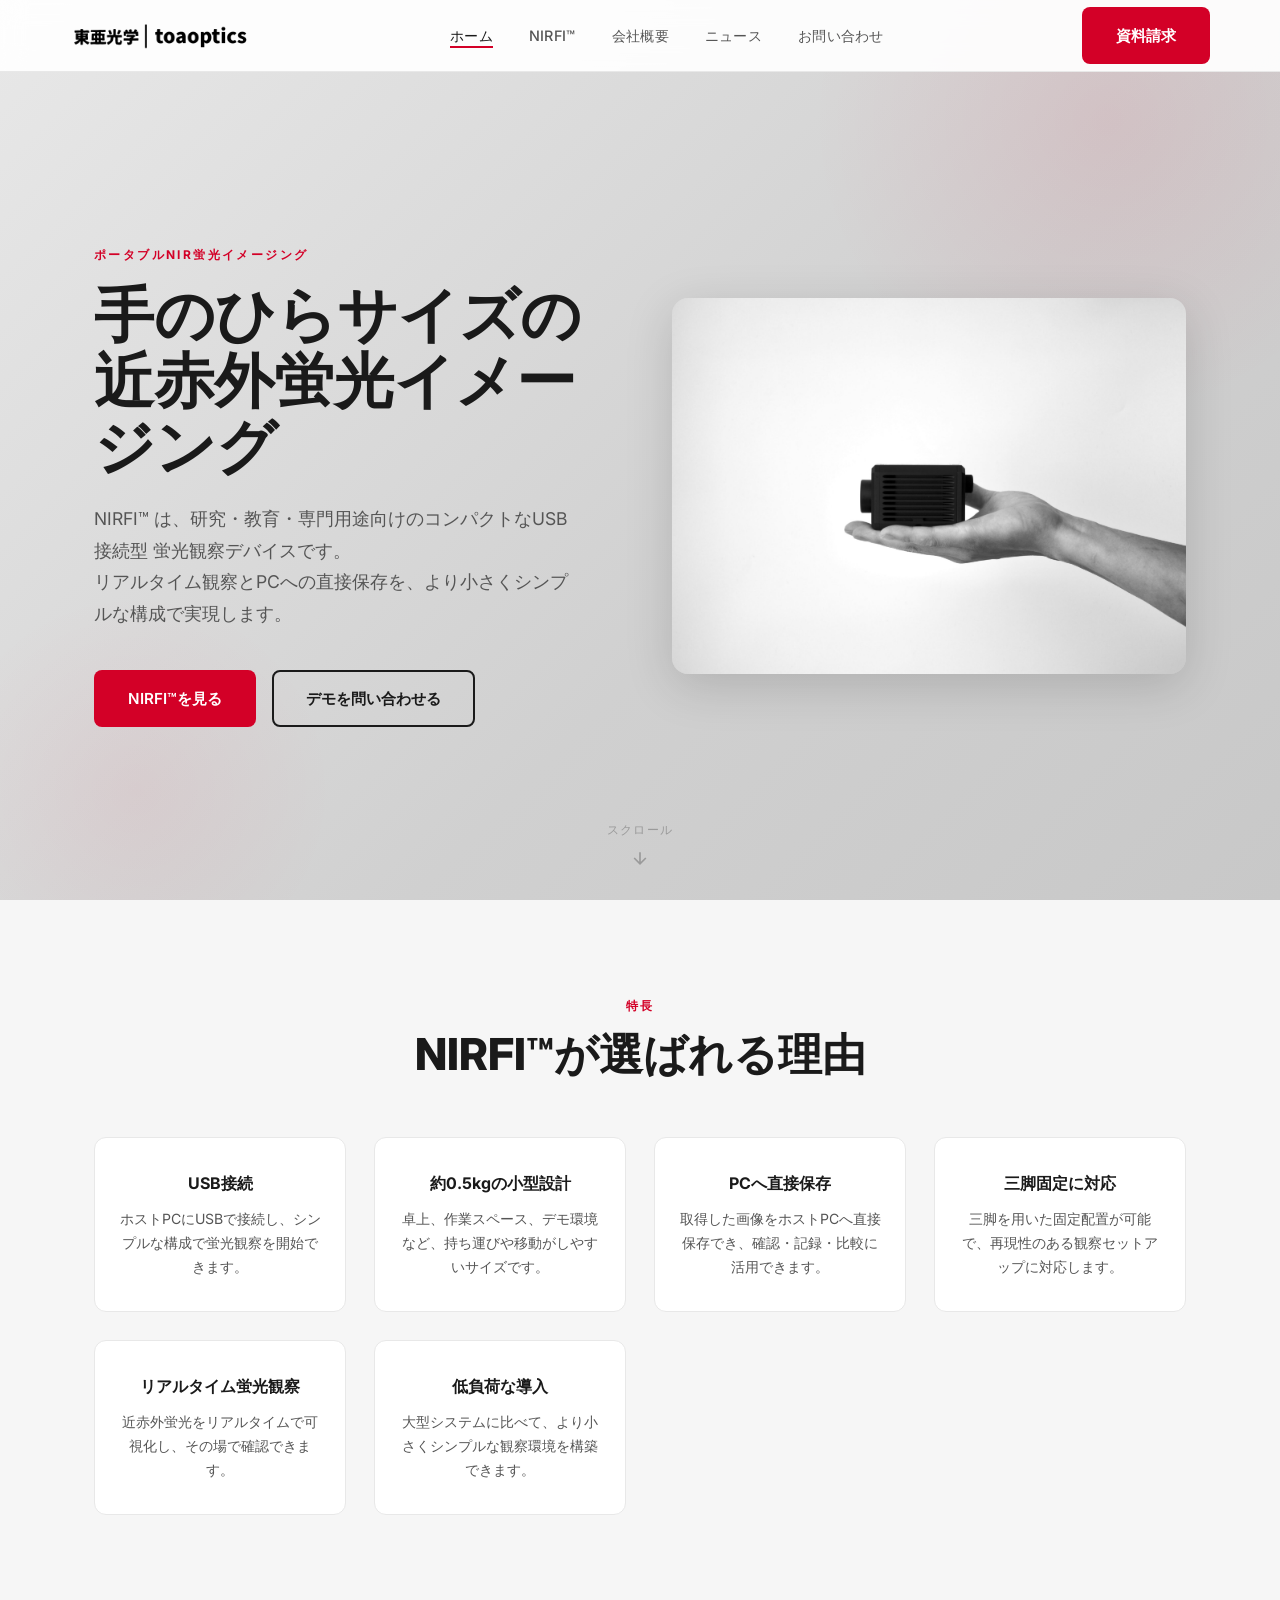
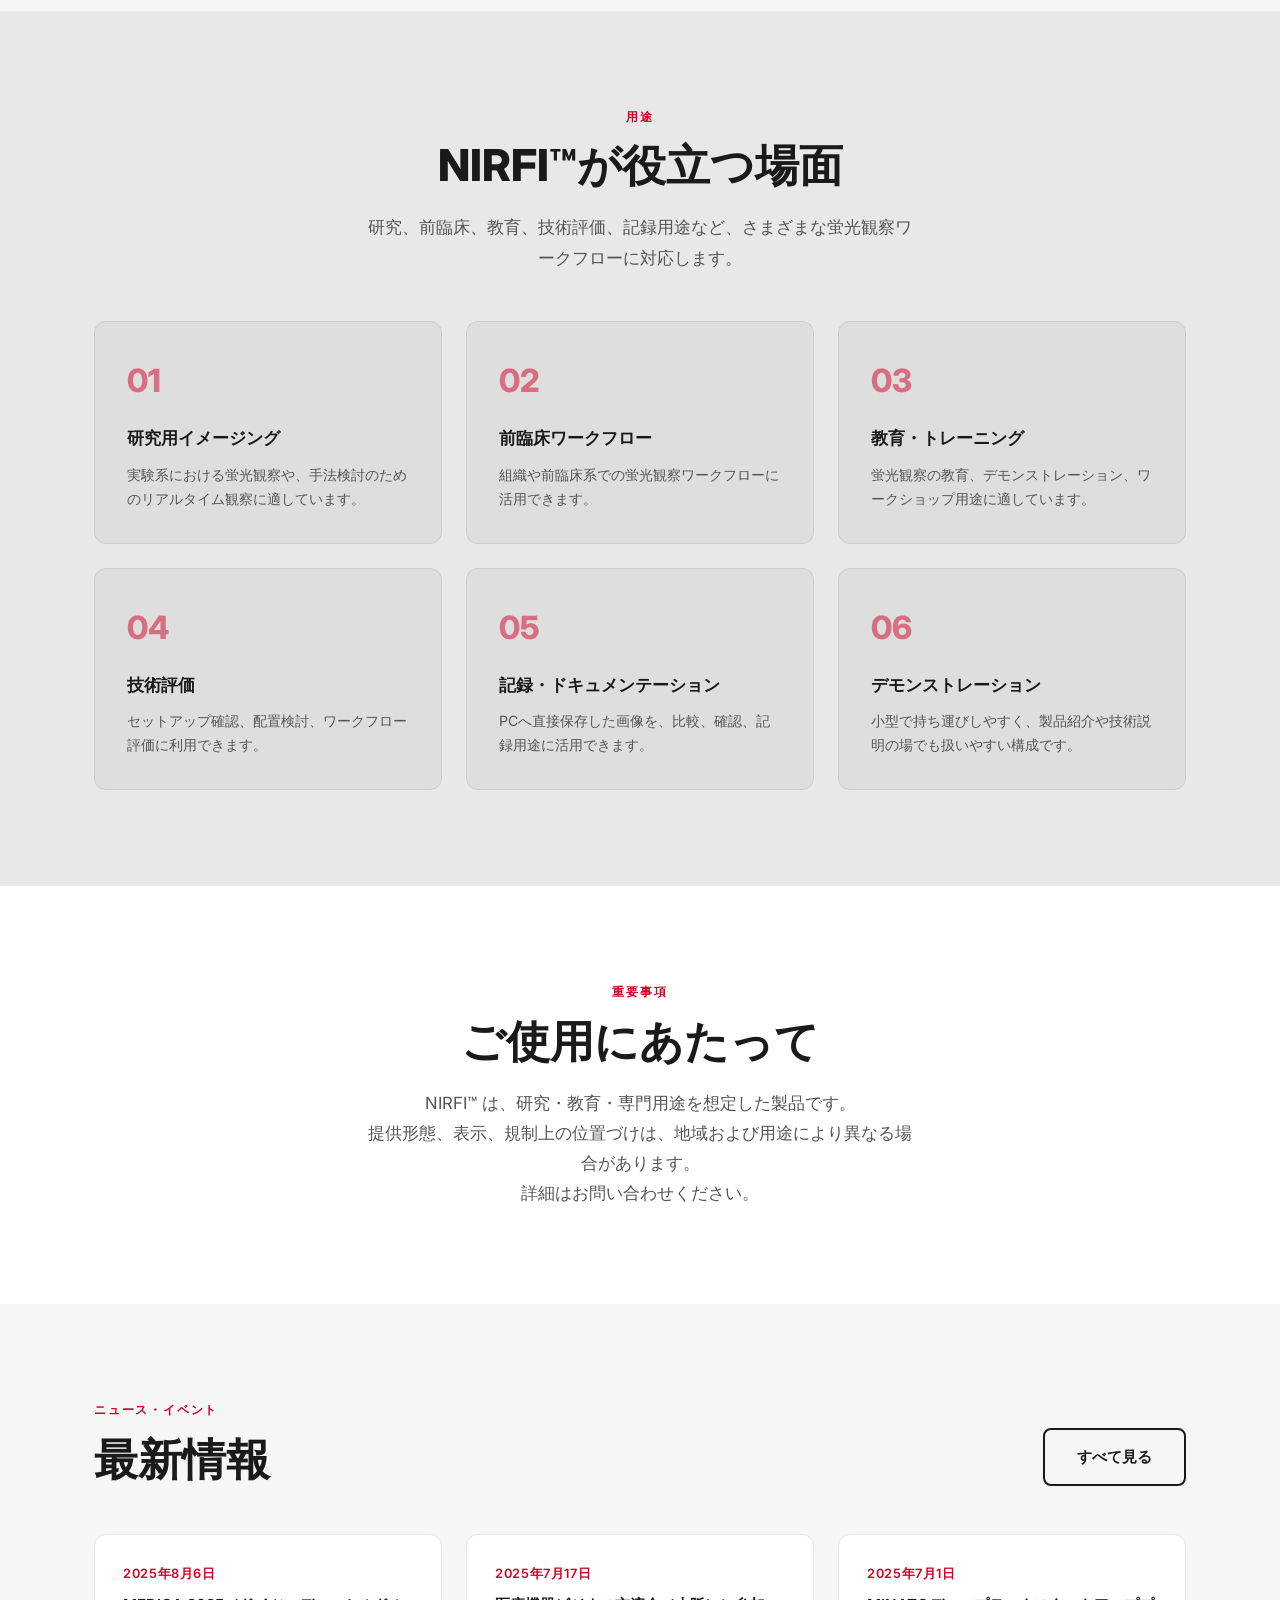
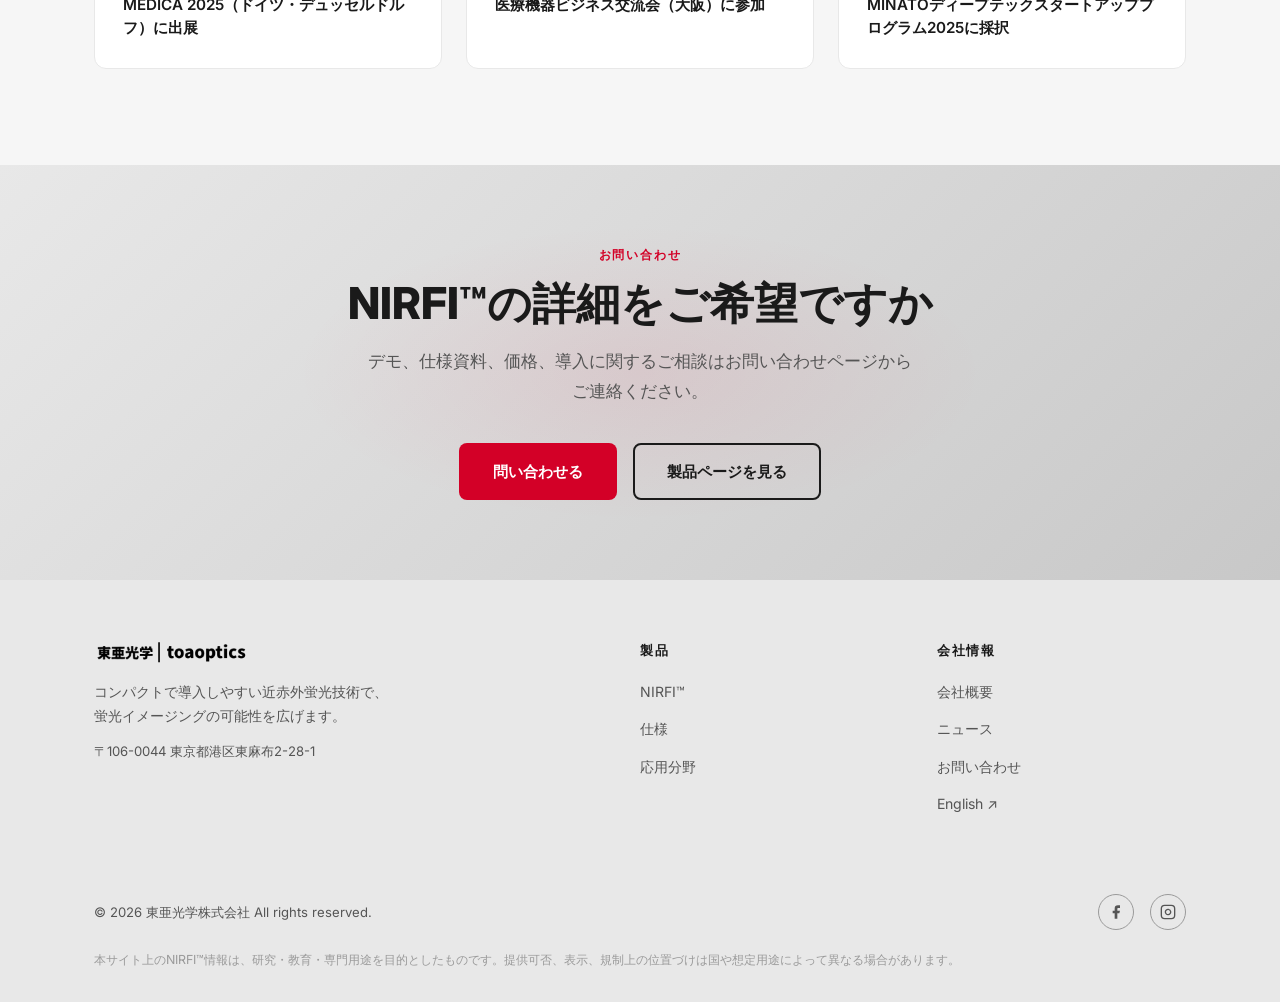
==== jp/index.html @ bfdcb65d "Add hreflang links and sitemap for multilingual support" ====
<!DOCTYPE html>
<html lang="ja">
<head>
  <meta charset="UTF-8" />
  <meta name="viewport" content="width=device-width, initial-scale=1.0" />
  <title>東亜光学 — NIRFI™ 手のひらサイズのUSB駆動NIR蛍光イメージング</title>
  <meta name="description" content="東亜光学のNIRFI™は、研究・教育・専門用途向けの手のひらサイズUSB駆動近赤外線蛍光イメージング装置です。" />
  <link rel="canonical" href="https://toaoptics.com/jp/" />
  <link rel="alternate" hreflang="ja" href="https://toaoptics.com/jp/" />
  <link rel="alternate" hreflang="en" href="https://toaoptics.com/" />
  <link rel="alternate" hreflang="x-default" href="https://toaoptics.com/" />
  <link rel="stylesheet" href="../css/style.css" />
  <link rel="icon" type="image/png" href="../images/favicon.png" />
</head>
<body>

<!-- ── Navigation ── -->
<nav class="nav">
  <div class="nav-inner">
    <a href="index.html" class="nav-logo">
      <img src="../images/logo.png" alt="東亜光学" />
    </a>
    <ul class="nav-links">
      <li><a href="index.html">ホーム</a></li>
      <li><a href="nirfi.html">NIRFI™</a></li>
      <li><a href="about.html">会社概要</a></li>
      <li><a href="news.html">ニュース</a></li>
      <li><a href="contact.html">お問い合わせ</a></li>
    </ul>
    <a href="contact.html" class="btn btn-primary nav-cta">資料請求</a>
    <div class="hamburger">
      <span></span><span></span><span></span>
    </div>
  </div>
</nav>
<div class="mobile-menu">
  <a href="index.html">ホーム</a>
  <a href="nirfi.html">NIRFI™</a>
  <a href="about.html">会社概要</a>
  <a href="news.html">ニュース</a>
  <a href="contact.html">お問い合わせ</a>
  <a href="contact.html" class="btn btn-primary" style="margin-top:8px;">資料請求</a>
</div>

<!-- ── Hero ── -->
<section class="hero">
  <div class="container">
    <div class="hero-inner">
      <div class="hero-content">
        <div class="hero-label">ポータブルNIR蛍光イメージング</div>
        <h1 class="hero-title">手のひらサイズの<br>近赤外蛍光イメージング</h1>
        <p class="hero-sub">
          NIRFI™ は、研究・教育・専門用途向けのコンパクトなUSB接続型 蛍光観察デバイスです。<br>
          リアルタイム観察とPCへの直接保存を、より小さくシンプルな構成で実現します。
        </p>
        <div class="hero-buttons">
          <a href="nirfi.html" class="btn btn-primary">NIRFI™を見る</a>
          <a href="contact.html" class="btn btn-outline">デモを問い合わせる</a>
        </div>
      </div>
      <div class="hero-image">
        <img src="../images/nirfi-hero.jpeg" alt="手のひらに載せたNIRFI本体で装置の小型性を示す写真" loading="eager" />
      </div>
    </div>
  </div>
  <div class="hero-scroll">
    <span>スクロール</span>
    <svg viewBox="0 0 24 24" fill="none" stroke="currentColor" stroke-width="2"><path d="M12 5v14M5 12l7 7 7-7"/></svg>
  </div>
</section>

<!-- ── Key Points ── -->
<section class="section section--gray">
  <div class="container">
    <div class="fade-up" style="text-align:center; max-width:680px; margin:0 auto;">
      <div class="section-label">特長</div>
      <h2 class="section-title" style="margin:0 auto 16px;">NIRFI™が選ばれる理由</h2>
    </div>
    <div class="features-grid">
      <div class="feature-card fade-up fade-up-delay-1">
        <div class="feature-title">USB接続</div>
        <p class="feature-desc">
          ホストPCにUSBで接続し、シンプルな構成で蛍光観察を開始できます。
        </p>
      </div>
      <div class="feature-card fade-up fade-up-delay-2">
        <div class="feature-title">約0.5kgの小型設計</div>
        <p class="feature-desc">
          卓上、作業スペース、デモ環境など、持ち運びや移動がしやすいサイズです。
        </p>
      </div>
      <div class="feature-card fade-up fade-up-delay-3">
        <div class="feature-title">PCへ直接保存</div>
        <p class="feature-desc">
          取得した画像をホストPCへ直接保存でき、確認・記録・比較に活用できます。
        </p>
      </div>
      <div class="feature-card fade-up fade-up-delay-1">
        <div class="feature-title">三脚固定に対応</div>
        <p class="feature-desc">
          三脚を用いた固定配置が可能で、再現性のある観察セットアップに対応します。
        </p>
      </div>
      <div class="feature-card fade-up fade-up-delay-2">
        <div class="feature-title">リアルタイム蛍光観察</div>
        <p class="feature-desc">
          近赤外蛍光をリアルタイムで可視化し、その場で確認できます。
        </p>
      </div>
      <div class="feature-card fade-up fade-up-delay-3">
        <div class="feature-title">低負荷な導入</div>
        <p class="feature-desc">
          大型システムに比べて、より小さくシンプルな観察環境を構築できます。
        </p>
      </div>
    </div>
  </div>
</section>

<!-- ── Applications ── -->
<section class="section section--dark">
  <div class="container">
    <div class="fade-up" style="text-align:center; max-width:600px; margin:0 auto;">
      <div class="section-label">用途</div>
      <h2 class="section-title">NIRFI™が役立つ場面</h2>
      <p class="section-sub" style="margin:0 auto;">研究、前臨床、教育、技術評価、記録用途など、さまざまな蛍光観察ワークフローに対応します。</p>
    </div>
    <div class="apps-grid">
      <div class="app-card fade-up fade-up-delay-1">
        <div class="app-number">01</div>
        <div class="app-title">研究用イメージング</div>
        <p class="app-desc">実験系における蛍光観察や、手法検討のためのリアルタイム観察に適しています。</p>
      </div>
      <div class="app-card fade-up fade-up-delay-2">
        <div class="app-number">02</div>
        <div class="app-title">前臨床ワークフロー</div>
        <p class="app-desc">組織や前臨床系での蛍光観察ワークフローに活用できます。</p>
      </div>
      <div class="app-card fade-up fade-up-delay-3">
        <div class="app-number">03</div>
        <div class="app-title">教育・トレーニング</div>
        <p class="app-desc">蛍光観察の教育、デモンストレーション、ワークショップ用途に適しています。</p>
      </div>
      <div class="app-card fade-up fade-up-delay-1">
        <div class="app-number">04</div>
        <div class="app-title">技術評価</div>
        <p class="app-desc">セットアップ確認、配置検討、ワークフロー評価に利用できます。</p>
      </div>
      <div class="app-card fade-up fade-up-delay-2">
        <div class="app-number">05</div>
        <div class="app-title">記録・ドキュメンテーション</div>
        <p class="app-desc">PCへ直接保存した画像を、比較、確認、記録用途に活用できます。</p>
      </div>
      <div class="app-card fade-up fade-up-delay-3">
        <div class="app-number">06</div>
        <div class="app-title">デモンストレーション</div>
        <p class="app-desc">小型で持ち運びしやすく、製品紹介や技術説明の場でも扱いやすい構成です。</p>
      </div>
    </div>
  </div>
</section>

<!-- ── Regulatory / Important Note ── -->
<section class="section">
  <div class="container">
    <div class="fade-up" style="text-align:center; max-width:760px; margin:0 auto;">
      <div class="section-label">重要事項</div>
      <h2 class="section-title">ご使用にあたって</h2>
      <p class="section-sub" style="margin:0 auto;">
        NIRFI™ は、研究・教育・専門用途を想定した製品です。<br>
        提供形態、表示、規制上の位置づけは、地域および用途により異なる場合があります。<br>
        詳細はお問い合わせください。
      </p>
    </div>
  </div>
</section>

<!-- ── News ── -->
<section class="section section--gray">
  <div class="container">
    <div class="fade-up" style="display:flex; align-items:flex-end; justify-content:space-between; flex-wrap:wrap; gap:16px; margin-bottom:0;">
      <div>
        <div class="section-label">ニュース・イベント</div>
        <h2 class="section-title" style="margin-bottom:0;">最新情報</h2>
      </div>
      <a href="news.html" class="btn btn-outline-navy">すべて見る</a>
    </div>
    <div class="news-grid" style="margin-top:48px;">
      <div class="news-card fade-up fade-up-delay-1">
        <div class="news-date">2025年8月6日</div>
        <div class="news-title">MEDICA 2025（ドイツ・デュッセルドルフ）に出展</div>
      </div>
      <div class="news-card fade-up fade-up-delay-2">
        <div class="news-date">2025年7月17日</div>
        <div class="news-title">医療機器ビジネス交流会（大阪）に参加</div>
      </div>
      <div class="news-card fade-up fade-up-delay-3">
        <div class="news-date">2025年7月1日</div>
        <div class="news-title">MINATOディープテックスタートアッププログラム2025に採択</div>
      </div>
    </div>
  </div>
</section>

<!-- ── CTA Banner ── -->
<section class="cta-banner">
  <div class="container" style="position:relative;z-index:1;">
    <div class="fade-up">
      <div class="section-label" style="text-align:center;">お問い合わせ</div>
      <h2 class="section-title" style="color:var(--dark); text-align:center;">NIRFI™の詳細をご希望ですか</h2>
      <p class="section-sub" style="text-align:center; margin:0 auto 36px;">デモ、仕様資料、価格、導入に関するご相談はお問い合わせページからご連絡ください。</p>
      <div class="cta-buttons">
        <a href="contact.html" class="btn btn-primary">問い合わせる</a>
        <a href="nirfi.html" class="btn btn-outline">製品ページを見る</a>
      </div>
    </div>
  </div>
</section>

<!-- ── Footer ── -->
<footer class="footer">
  <div class="container">
    <div class="footer-inner">
      <div class="footer-brand">
        <img src="../images/logo.png" alt="東亜光学" />
        <p>コンパクトで導入しやすい近赤外蛍光技術で、蛍光イメージングの可能性を広げます。</p>
        <p style="margin-top:12px; font-size:0.82rem;">〒106-0044 東京都港区東麻布2-28-1</p>
      </div>
      <div>
        <div class="footer-heading">製品</div>
        <ul class="footer-links">
          <li><a href="nirfi.html">NIRFI™</a></li>
          <li><a href="nirfi.html#specs">仕様</a></li>
          <li><a href="nirfi.html#applications">応用分野</a></li>
        </ul>
      </div>
      <div>
        <div class="footer-heading">会社情報</div>
        <ul class="footer-links">
          <li><a href="about.html">会社概要</a></li>
          <li><a href="news.html">ニュース</a></li>
          <li><a href="contact.html">お問い合わせ</a></li>
          <li><a href="../index.html">English ↗</a></li>
        </ul>
      </div>
    </div>
    <div class="footer-bottom">
      <span>© 2026 東亜光学株式会社 All rights reserved.</span>
      <div class="footer-social">
        <a href="#" aria-label="Facebook">
          <svg viewBox="0 0 24 24" fill="currentColor"><path d="M18 2h-3a5 5 0 0 0-5 5v3H7v4h3v8h4v-8h3l1-4h-4V7a1 1 0 0 1 1-1h3z"/></svg>
        </a>
        <a href="#" aria-label="Instagram">
          <svg viewBox="0 0 24 24" fill="none" stroke="currentColor" stroke-width="2"><rect x="2" y="2" width="20" height="20" rx="5" ry="5"/><path d="M16 11.37A4 4 0 1 1 12.63 8 4 4 0 0 1 16 11.37z"/><line x1="17.5" y1="6.5" x2="17.51" y2="6.5"/></svg>
        </a>
      </div>
    </div>
    <p class="footer-disclaimer">本サイト上のNIRFI™情報は、研究・教育・専門用途を目的としたものです。提供可否、表示、規制上の位置づけは国や想定用途によって異なる場合があります。</p>
  </div>
</footer>

<script src="../js/script.js"></script>
</body>
</html>
---- css/style.css ----
/* ========================================
   NIRFI - Toa Optics | Global Styles
   ======================================== */

@import url('https://fonts.googleapis.com/css2?family=Inter:wght@300;400;500;600;700;800&display=swap');

:root {
  --navy:    #E8E8E8;
  --navy-2:  #D0D0D0;
  --cyan:    #d30027;
  --cyan-2:  #CC1939;
  --white:   #FFFFFF;
  --gray-1:  #F6F6F6;
  --gray-2:  #E8E8E8;
  --gray-3:  #9A9A9A;
  --gray-4:  #555555;
  --text:    #2C2C2C;
  --dark:    #1A1A1A;
  --radius:  8px;
  --shadow:  0 4px 24px rgba(0,0,0,0.08);
  --shadow-lg: 0 12px 48px rgba(0,0,0,0.15);
  --transition: 0.3s cubic-bezier(0.4,0,0.2,1);
}

*, *::before, *::after { box-sizing: border-box; margin: 0; padding: 0; }

html { scroll-behavior: smooth; font-size: 16px; }

body {
  font-family: 'Inter', sans-serif;
  color: var(--text);
  background: var(--white);
  line-height: 1.7;
  -webkit-font-smoothing: antialiased;
}

img { max-width: 100%; height: auto; display: block; }
a  { color: inherit; text-decoration: none; }
ul { list-style: none; }

/* ── Container ── */
.container {
  max-width: 1140px;
  margin: 0 auto;
  padding: 0 24px;
}

/* ── Section spacing ── */
.section { padding: 96px 0; }
.section--dark { background: var(--navy); color: var(--text); }
.section--gray { background: var(--gray-1); }

.section-label {
  font-size: 0.75rem;
  font-weight: 700;
  letter-spacing: 0.15em;
  text-transform: uppercase;
  color: var(--cyan);
  margin-bottom: 12px;
}
.eyebrow {
  font-size: 0.75rem;
  font-weight: 700;
  letter-spacing: 0.15em;
  text-transform: uppercase;
  color: var(--cyan);
  margin-bottom: 12px;
}

.section-title {
  font-size: clamp(1.75rem, 4vw, 2.75rem);
  font-weight: 800;
  line-height: 1.2;
  color: var(--dark);
  margin-bottom: 20px;
}
.section--dark .section-title { color: var(--dark); }

.section-sub {
  font-size: 1.05rem;
  color: var(--gray-4);
  max-width: 560px;
  line-height: 1.8;
}
.section--dark .section-sub { color: var(--gray-4); }

/* ── Buttons ── */
.btn {
  display: inline-flex;
  align-items: center;
  gap: 8px;
  padding: 14px 32px;
  border-radius: var(--radius);
  font-size: 0.95rem;
  font-weight: 600;
  cursor: pointer;
  transition: all var(--transition);
  border: 2px solid transparent;
  white-space: nowrap;
}
.btn-primary {
  background: var(--cyan);
  color: var(--white);
}
.btn-primary:hover {
  background: var(--cyan-2);
  transform: translateY(-2px);
  box-shadow: 0 8px 24px rgba(211,0,39,0.30);
}
.btn-outline {
  background: transparent;
  border-color: var(--dark);
  color: var(--dark);
}
.btn-outline:hover {
  background: var(--dark);
  color: var(--white);
  transform: translateY(-2px);
}
.btn-outline-navy {
  background: transparent;
  border-color: var(--dark);
  color: var(--dark);
}
.btn-outline-navy:hover {
  background: var(--dark);
  color: var(--white);
  transform: translateY(-2px);
}

/* ── Nav ── */
.nav {
  position: fixed;
  top: 0; left: 0; right: 0;
  z-index: 1000;
  padding: 0 24px;
  height: 72px;
  display: flex;
  align-items: center;
  background: rgba(255,255,255,0.92);
  backdrop-filter: blur(12px);
  -webkit-backdrop-filter: blur(12px);
  border-bottom: 1px solid var(--gray-2);
  transition: all var(--transition);
}
.nav.scrolled {
  height: 64px;
  background: rgba(255,255,255,0.98);
  box-shadow: 0 2px 20px rgba(0,0,0,0.08);
}
.nav-inner {
  max-width: 1140px;
  width: 100%;
  margin: 0 auto;
  display: flex;
  align-items: center;
  justify-content: space-between;
}
.nav-logo {
  display: flex;
  align-items: center;
  gap: 10px;
}
.nav-logo img { height: 28px; width: auto; display: block; }
.nav-logo-text { display: none; }
.nav-links {
  display: flex;
  align-items: center;
  gap: 36px;
}
.nav-links a {
  font-size: 0.9rem;
  font-weight: 500;
  color: var(--gray-4);
  letter-spacing: 0.02em;
  transition: color var(--transition);
  position: relative;
  padding-bottom: 2px;
}
.nav-links a::after {
  content: '';
  position: absolute;
  bottom: -2px; left: 0;
  width: 0; height: 2px;
  background: var(--cyan);
  transition: width var(--transition);
}
.nav-links a:hover,
.nav-links a.active { color: var(--dark); }
.nav-links a:hover::after,
.nav-links a.active::after { width: 100%; }
.nav-cta { margin-left: 8px; }

.hamburger {
  display: none;
  flex-direction: column;
  gap: 5px;
  cursor: pointer;
  padding: 4px;
}
.hamburger span {
  display: block;
  width: 24px; height: 2px;
  background: var(--dark);
  border-radius: 2px;
  transition: all var(--transition);
}

.mobile-menu {
  display: none;
  position: fixed;
  top: 72px; left: 0; right: 0;
  background: var(--white);
  padding: 24px;
  z-index: 999;
  border-top: 1px solid var(--gray-2);
  flex-direction: column;
  gap: 20px;
  box-shadow: 0 8px 24px rgba(0,0,0,0.08);
}
.mobile-menu.open { display: flex; }
.mobile-menu a {
  font-size: 1rem;
  font-weight: 500;
  color: var(--gray-4);
  padding: 8px 0;
  border-bottom: 1px solid var(--gray-2);
}
.mobile-menu a:last-child { border-bottom: none; }

/* ── Hero ── */
.hero {
  min-height: 100vh;
  background: linear-gradient(135deg, var(--navy) 0%, var(--navy-2) 60%, #C8C8C8 100%);
  display: flex;
  align-items: center;
  position: relative;
  overflow: hidden;
  padding-top: 72px;
}
.hero::before {
  content: '';
  position: absolute;
  top: -20%; right: -10%;
  width: 600px; height: 600px;
  background: radial-gradient(circle, rgba(211,0,39,0.08) 0%, transparent 70%);
  border-radius: 50%;
}
.hero::after {
  content: '';
  position: absolute;
  bottom: -10%; left: -5%;
  width: 400px; height: 400px;
  background: radial-gradient(circle, rgba(211,0,39,0.05) 0%, transparent 70%);
  border-radius: 50%;
}
.hero-inner {
  display: grid;
  grid-template-columns: 1fr 1fr;
  gap: 64px;
  align-items: center;
  position: relative;
  z-index: 1;
}
.hero-label {
  font-size: 0.75rem;
  font-weight: 700;
  letter-spacing: 0.2em;
  text-transform: uppercase;
  color: var(--cyan);
  margin-bottom: 16px;
}
.hero-title {
  font-size: clamp(2.5rem, 5vw, 3.75rem);
  font-weight: 800;
  color: var(--dark);
  line-height: 1.1;
  margin-bottom: 24px;
}
.hero-title span { color: var(--cyan); }
.hero-sub {
  font-size: 1.1rem;
  color: var(--gray-4);
  line-height: 1.8;
  margin-bottom: 40px;
  max-width: 480px;
}
.hero-points {
  display: flex;
  flex-wrap: wrap;
  gap: 12px;
  margin: 0 0 32px;
}
.hero-points span {
  display: inline-flex;
  align-items: center;
  padding: 8px 14px;
  border-radius: 999px;
  background: rgba(255,255,255,0.68);
  border: 1px solid rgba(0,0,0,0.08);
  color: var(--dark);
  font-size: 0.82rem;
  font-weight: 600;
}
.hero-buttons { display: flex; gap: 16px; flex-wrap: wrap; }
.hero-image {
  display: flex;
  justify-content: center;
  align-items: center;
}
.hero-image img {
  width: 100%;
  max-width: 520px;
  border-radius: 16px;
  box-shadow: var(--shadow-lg);
  object-fit: cover;
}
.hero-image-placeholder {
  width: 100%;
  max-width: 520px;
  aspect-ratio: 4/3;
  background: rgba(0,0,0,0.04);
  border: 1px solid var(--gray-2);
  border-radius: 16px;
  display: flex;
  align-items: center;
  justify-content: center;
  color: var(--gray-3);
  font-size: 0.9rem;
}
.hero-scroll {
  position: absolute;
  bottom: 32px;
  left: 50%;
  transform: translateX(-50%);
  display: flex;
  flex-direction: column;
  align-items: center;
  gap: 8px;
  color: var(--gray-3);
  font-size: 0.75rem;
  letter-spacing: 0.1em;
  animation: bounce 2s infinite;
}
.hero-scroll svg { width: 20px; height: 20px; }

@keyframes bounce {
  0%, 100% { transform: translateX(-50%) translateY(0); }
  50% { transform: translateX(-50%) translateY(8px); }
}

/* ── Features Grid ── */
.features-grid {
  display: grid;
  grid-template-columns: repeat(4, 1fr);
  gap: 28px;
  margin-top: 56px;
}
.feature-card {
  background: var(--white);
  border: 1px solid var(--gray-2);
  border-radius: 12px;
  padding: 32px 24px;
  text-align: center;
  transition: all var(--transition);
}
.feature-card:hover {
  transform: translateY(-6px);
  box-shadow: var(--shadow-lg);
  border-color: var(--cyan);
}
.feature-icon {
  width: 56px; height: 56px;
  margin: 0 auto 20px;
  background: rgba(211,0,39,0.07);
  border-radius: 50%;
  display: flex;
  align-items: center;
  justify-content: center;
}
.feature-icon svg { width: 26px; height: 26px; color: var(--cyan); }
.feature-title {
  font-size: 1rem;
  font-weight: 700;
  color: var(--dark);
  margin-bottom: 10px;
}
.feature-desc {
  font-size: 0.88rem;
  color: var(--gray-4);
  line-height: 1.7;
}

/* ── Product Spotlight (Home) ── */
.spotlight-inner {
  display: grid;
  grid-template-columns: 1fr 1fr;
  gap: 72px;
  align-items: center;
}
.spotlight-inner--evidence {
  align-items: start;
}
.spotlight-images {
  display: grid;
  grid-template-columns: 1fr 1fr;
  gap: 12px;
}
.spotlight-images--single {
  grid-template-columns: 1fr;
}
.spotlight-images img {
  border-radius: 10px;
  object-fit: cover;
  width: 100%;
  aspect-ratio: 1;
}
.spotlight-images img:first-child {
  grid-column: span 2;
  aspect-ratio: 16/9;
}
.spotlight-images--single img:first-child {
  grid-column: span 1;
  aspect-ratio: 16/10;
}
.spotlight-text .section-sub { margin-bottom: 32px; }
.evidence-grid {
  display: grid;
  grid-template-columns: repeat(2, minmax(0, 1fr));
  gap: 12px;
}
.evidence-item {
  background: var(--white);
  border: 1px solid var(--gray-2);
  border-radius: 12px;
  padding: 16px 18px;
  box-shadow: 0 10px 24px rgba(12, 24, 44, 0.04);
}
.evidence-item span {
  display: block;
  font-size: 0.92rem;
  font-weight: 700;
  color: var(--dark);
  line-height: 1.5;
}
.specs-mini {
  display: flex;
  flex-direction: column;
  gap: 12px;
  margin-bottom: 36px;
}
.spec-row {
  display: flex;
  align-items: center;
  gap: 12px;
  font-size: 0.9rem;
}
.spec-key {
  font-weight: 600;
  color: var(--dark);
  min-width: 120px;
}
.spec-val { color: var(--gray-4); }
.spec-dot {
  width: 6px; height: 6px;
  border-radius: 50%;
  background: var(--cyan);
  flex-shrink: 0;
}

/* ── Trust / Regulatory Blocks ── */
.regulatory-grid {
  display: grid;
  grid-template-columns: 1.2fr 0.8fr;
  gap: 24px;
  align-items: stretch;
}
.notice-card,
.trust-card,
.spec-callout {
  border-radius: 16px;
  border: 1px solid var(--gray-2);
  background: var(--white);
  box-shadow: var(--shadow);
}
.notice-card { padding: 36px; }
.notice-card--muted { background: linear-gradient(180deg, var(--gray-1), var(--white)); }
.notice-list {
  display: flex;
  flex-direction: column;
  gap: 18px;
}
.notice-list div {
  display: flex;
  flex-direction: column;
  gap: 4px;
  padding-bottom: 18px;
  border-bottom: 1px solid var(--gray-2);
}
.notice-list div:last-child {
  padding-bottom: 0;
  border-bottom: none;
}
.notice-list strong {
  color: var(--dark);
  font-size: 0.88rem;
}
.notice-list span {
  color: var(--gray-4);
  font-size: 0.9rem;
  line-height: 1.7;
}
.trust-grid,
.demo-grid {
  display: grid;
  grid-template-columns: repeat(3, 1fr);
  gap: 24px;
  margin-top: 48px;
}
.trust-card { padding: 28px; }
.trust-card p,
.spec-callout p {
  font-size: 0.9rem;
  color: var(--gray-4);
  line-height: 1.8;
}
.trust-kicker {
  font-size: 0.78rem;
  font-weight: 700;
  letter-spacing: 0.12em;
  text-transform: uppercase;
  color: var(--cyan);
  margin-bottom: 10px;
}

/* ── Applications ── */
.apps-grid {
  display: grid;
  grid-template-columns: repeat(3, 1fr);
  gap: 24px;
  margin-top: 48px;
}
.app-card {
  background: rgba(0,0,0,0.04);
  border: 1px solid rgba(0,0,0,0.08);
  border-radius: 12px;
  padding: 32px;
  transition: all var(--transition);
}
.app-card:hover {
  background: rgba(0,0,0,0.06);
  border-color: var(--cyan);
  transform: translateY(-4px);
}
.app-number {
  font-size: 2rem;
  font-weight: 800;
  color: var(--cyan);
  opacity: 0.5;
  margin-bottom: 16px;
}
.app-title {
  font-size: 1.05rem;
  font-weight: 700;
  color: var(--dark);
  margin-bottom: 10px;
}
.app-desc { font-size: 0.88rem; color: var(--gray-4); line-height: 1.7; }

/* ── News ── */
.news-grid {
  display: grid;
  grid-template-columns: repeat(3, 1fr);
  gap: 24px;
  margin-top: 48px;
}
.news-card {
  background: var(--white);
  border: 1px solid var(--gray-2);
  border-radius: 12px;
  padding: 28px;
  transition: all var(--transition);
}
.news-card:hover {
  transform: translateY(-4px);
  box-shadow: var(--shadow);
  border-color: var(--cyan);
}
.news-date {
  font-size: 0.8rem;
  font-weight: 600;
  color: var(--cyan);
  letter-spacing: 0.05em;
  margin-bottom: 10px;
}
.news-title {
  font-size: 0.95rem;
  font-weight: 600;
  color: var(--dark);
  line-height: 1.5;
}

/* ── CTA Banner ── */
.cta-banner {
  background: linear-gradient(135deg, var(--navy) 0%, #C8C8C8 100%);
  padding: 80px 0;
  text-align: center;
  position: relative;
  overflow: hidden;
}
.cta-banner::before {
  content: '';
  position: absolute;
  top: 50%; left: 50%;
  transform: translate(-50%,-50%);
  width: 700px; height: 300px;
  background: radial-gradient(ellipse, rgba(211,0,39,0.07) 0%, transparent 70%);
}
.cta-banner .section-title { margin-bottom: 16px; color: var(--dark); }
.cta-banner .section-sub { margin: 0 auto 36px; text-align: center; }
.cta-buttons { display: flex; gap: 16px; justify-content: center; flex-wrap: wrap; }

/* ── Footer ── */
.footer {
  background: var(--navy);
  color: var(--gray-4);
  padding: 60px 0 32px;
}
.footer-inner {
  display: grid;
  grid-template-columns: 2fr 1fr 1fr;
  gap: 48px;
  margin-bottom: 48px;
}
.footer-brand img { height: 24px; width: auto; display: block; margin-bottom: 16px; }
.footer-logo-text { display: none; }
.footer-brand p { font-size: 0.88rem; line-height: 1.7; max-width: 300px; }
.footer-heading {
  font-size: 0.8rem;
  font-weight: 700;
  letter-spacing: 0.12em;
  text-transform: uppercase;
  color: var(--dark);
  margin-bottom: 16px;
}
.footer-links {
  display: flex;
  flex-direction: column;
  gap: 10px;
}
.footer-links a {
  font-size: 0.88rem;
  transition: color var(--transition);
}
.footer-links a:hover { color: var(--cyan); }
.footer-bottom {
  border-top: 1px solid var(--gray-2);
  padding-top: 28px;
  display: flex;
  align-items: center;
  justify-content: space-between;
  font-size: 0.82rem;
}
.footer-social { display: flex; gap: 16px; }
.footer-social a {
  width: 36px; height: 36px;
  border: 1px solid var(--gray-3);
  border-radius: 50%;
  display: flex;
  align-items: center;
  justify-content: center;
  transition: all var(--transition);
  color: var(--gray-4);
}
.footer-social a:hover {
  background: var(--cyan);
  border-color: var(--cyan);
  color: var(--white);
}
.footer-social svg { width: 16px; height: 16px; }
.footer-disclaimer {
  font-size: 0.78rem;
  color: var(--gray-3);
  margin-top: 20px;
  line-height: 1.6;
}

/* ── Page Hero (inner pages) ── */
.page-hero {
  background: linear-gradient(135deg, var(--navy) 0%, var(--navy-2) 100%);
  padding: 140px 0 80px;
  text-align: center;
}
.page-hero .section-label { justify-content: center; display: flex; }
.page-hero h1 {
  font-size: clamp(2rem, 5vw, 3.25rem);
  font-weight: 800;
  color: var(--dark);
  margin-bottom: 16px;
}
.page-hero p {
  font-size: 1.05rem;
  color: var(--gray-4);
  max-width: 560px;
  margin: 0 auto;
  line-height: 1.8;
}

/* ── NIRFI Product Page ── */
.product-hero {
  background: linear-gradient(135deg, var(--navy) 0%, #C8C8C8 100%);
  padding: 140px 0 80px;
  overflow: hidden;
  position: relative;
}
.product-hero::before {
  content: '';
  position: absolute;
  top: 0; right: 0;
  width: 55%;
  height: 100%;
  background: url('https://toaoptics.com/wp-content/uploads/2025/09/DSC09679-scaled.jpeg') center/cover no-repeat;
  opacity: 0.1;
}
.product-hero-inner {
  display: grid;
  grid-template-columns: 1fr 1fr;
  gap: 64px;
  align-items: center;
  position: relative;
  z-index: 1;
}
.product-hero-badge {
  display: inline-flex;
  align-items: center;
  gap: 8px;
  background: rgba(211,0,39,0.08);
  border: 1px solid rgba(211,0,39,0.22);
  border-radius: 20px;
  padding: 6px 14px;
  font-size: 0.78rem;
  font-weight: 600;
  color: var(--cyan);
  letter-spacing: 0.08em;
  text-transform: uppercase;
  margin-bottom: 20px;
}
.product-hero h1 {
  font-size: clamp(2.5rem, 5vw, 4rem);
  font-weight: 800;
  color: var(--dark);
  line-height: 1.1;
  margin-bottom: 20px;
}
.product-hero h1 sup {
  font-size: 0.45em;
  vertical-align: super;
  color: var(--cyan);
}
.product-hero p {
  font-size: 1.05rem;
  color: var(--gray-4);
  line-height: 1.8;
  margin-bottom: 36px;
}
.product-hero-img img {
  width: 100%;
  border-radius: 16px;
  box-shadow: var(--shadow-lg);
  object-fit: cover;
}

/* ── How it Works ── */
.steps {
  display: grid;
  grid-template-columns: repeat(3, 1fr);
  gap: 32px;
  margin-top: 56px;
  position: relative;
}
.steps::before {
  content: '';
  position: absolute;
  top: 28px; left: calc(16.66% + 28px); right: calc(16.66% + 28px);
  height: 2px;
  background: linear-gradient(90deg, var(--cyan), rgba(211,0,39,0.15));
}
.step {
  text-align: center;
  position: relative;
}
.step-num {
  width: 56px; height: 56px;
  border-radius: 50%;
  background: var(--cyan);
  color: var(--white);
  font-size: 1.1rem;
  font-weight: 800;
  display: flex;
  align-items: center;
  justify-content: center;
  margin: 0 auto 20px;
  position: relative;
  z-index: 1;
}
.step-title {
  font-size: 1rem;
  font-weight: 700;
  color: var(--dark);
  margin-bottom: 10px;
}
.step-desc { font-size: 0.88rem; color: var(--gray-4); line-height: 1.7; }

/* ── Video Section ── */
.video-section {
  background: var(--navy);
  padding: 96px 0;
  text-align: center;
}

/* ── Specifications Table ── */
.specs-table-wrap {
  margin-top: 48px;
  overflow-x: auto;
  border-radius: 12px;
  border: 1px solid var(--gray-2);
  box-shadow: var(--shadow);
}
table {
  width: 100%;
  border-collapse: collapse;
  font-size: 0.92rem;
}
thead { background: var(--navy-2); color: var(--dark); }
thead th {
  padding: 16px 24px;
  font-weight: 600;
  letter-spacing: 0.04em;
  text-align: left;
}
tbody tr { border-bottom: 1px solid var(--gray-2); }
tbody tr:last-child { border-bottom: none; }
tbody tr:nth-child(even) { background: var(--gray-1); }
tbody td { padding: 14px 24px; }
tbody td:first-child { font-weight: 600; color: var(--dark); }
tbody td:last-child { color: var(--gray-4); }
.spec-callout {
  margin-top: 24px;
  padding: 24px 28px;
}
.spec-note {
  font-size: 0.82rem;
  color: var(--gray-3);
  margin-top: 16px;
  line-height: 1.6;
}

/* ── Gallery Grid ── */
.gallery-grid {
  display: grid;
  grid-template-columns: repeat(3, 1fr);
  gap: 16px;
  margin-top: 48px;
}
.gallery-item {
  border-radius: 10px;
  overflow: hidden;
  aspect-ratio: 4/3;
  background: var(--gray-2);
}
.gallery-item img {
  width: 100%;
  height: 100%;
  object-fit: cover;
  transition: transform 0.4s ease;
}
.gallery-item:hover img { transform: scale(1.04); }

/* ── About Page ── */
.about-grid {
  display: grid;
  grid-template-columns: 1fr 1fr;
  gap: 72px;
  align-items: center;
}
.about-img {
  border-radius: 16px;
  overflow: hidden;
  box-shadow: var(--shadow-lg);
}
.about-img img { width: 100%; object-fit: cover; }
.values-grid {
  display: grid;
  grid-template-columns: repeat(3, 1fr);
  gap: 24px;
  margin-top: 48px;
}
.value-card {
  background: var(--white);
  border: 1px solid var(--gray-2);
  border-radius: 12px;
  padding: 28px;
  text-align: center;
  transition: all var(--transition);
}
.value-card:hover {
  transform: translateY(-4px);
  box-shadow: var(--shadow);
  border-color: var(--cyan);
}
.value-icon {
  font-size: 2rem;
  margin-bottom: 16px;
}
.value-title { font-size: 1rem; font-weight: 700; color: var(--dark); margin-bottom: 8px; }
.value-desc { font-size: 0.87rem; color: var(--gray-4); line-height: 1.7; }

.company-info-grid {
  display: grid;
  grid-template-columns: repeat(2, 1fr);
  gap: 16px;
  margin-top: 32px;
}
.info-item {
  background: var(--gray-1);
  border-radius: 10px;
  padding: 20px 24px;
}
.info-label { font-size: 0.78rem; font-weight: 700; letter-spacing: 0.1em; text-transform: uppercase; color: var(--cyan); margin-bottom: 6px; }
.info-value { font-size: 0.92rem; color: var(--dark); font-weight: 500; line-height: 1.5; }

/* ── News Page ── */
.news-list {
  display: flex;
  flex-direction: column;
  gap: 0;
  margin-top: 48px;
}
.news-item {
  display: flex;
  gap: 32px;
  padding: 28px 0;
  border-bottom: 1px solid var(--gray-2);
  align-items: flex-start;
  transition: all var(--transition);
}
.news-item:last-child { border-bottom: none; }
.news-item:hover .news-item-title { color: var(--cyan); }
.news-item-date {
  font-size: 0.82rem;
  font-weight: 600;
  color: var(--gray-3);
  white-space: nowrap;
  min-width: 110px;
  padding-top: 2px;
}
.news-item-tag {
  display: inline-block;
  padding: 3px 10px;
  border-radius: 20px;
  font-size: 0.75rem;
  font-weight: 600;
  margin-bottom: 8px;
  background: rgba(211,0,39,0.07);
  color: var(--cyan);
}
.news-item-tag.event { background: rgba(79,70,229,0.1); color: #6366f1; }
.news-item-tag.award { background: rgba(245,158,11,0.1); color: #d97706; }
.news-item-title { font-size: 0.98rem; font-weight: 600; color: var(--dark); line-height: 1.5; transition: color var(--transition); }
.news-item-body { font-size: 0.88rem; color: var(--gray-4); line-height: 1.7; margin-top: 6px; }

/* ── Contact Page ── */
.contact-grid {
  display: grid;
  grid-template-columns: 1fr 1.5fr;
  gap: 72px;
  align-items: start;
}
.contact-info { }
.contact-info h3 { font-size: 1.25rem; font-weight: 700; color: var(--dark); margin-bottom: 20px; }
.contact-info p { font-size: 0.92rem; color: var(--gray-4); line-height: 1.8; margin-bottom: 32px; }
.contact-detail {
  display: flex;
  align-items: flex-start;
  gap: 14px;
  margin-bottom: 20px;
}
.contact-detail-icon {
  width: 40px; height: 40px;
  border-radius: 10px;
  background: rgba(211,0,39,0.07);
  display: flex;
  align-items: center;
  justify-content: center;
  flex-shrink: 0;
}
.contact-detail-icon svg { width: 18px; height: 18px; color: var(--cyan); }
.contact-detail-text label { font-size: 0.78rem; font-weight: 700; color: var(--gray-3); letter-spacing: 0.06em; text-transform: uppercase; display: block; margin-bottom: 2px; }
.contact-detail-text span { font-size: 0.9rem; color: var(--dark); font-weight: 500; }

.contact-form-card {
  background: var(--white);
  border: 1px solid var(--gray-2);
  border-radius: 16px;
  padding: 40px;
  box-shadow: var(--shadow);
}
.contact-options-grid {
  display: grid;
  grid-template-columns: repeat(3, minmax(0, 1fr));
  gap: 20px;
}
.form-group { margin-bottom: 20px; }
.form-row { display: grid; grid-template-columns: 1fr 1fr; gap: 16px; }
label {
  display: block;
  font-size: 0.85rem;
  font-weight: 600;
  color: var(--dark);
  margin-bottom: 6px;
}
label .req { color: var(--cyan); margin-left: 3px; }
input, select, textarea {
  width: 100%;
  padding: 12px 16px;
  border: 1.5px solid var(--gray-2);
  border-radius: var(--radius);
  font-family: 'Inter', sans-serif;
  font-size: 0.92rem;
  color: var(--text);
  background: var(--white);
  transition: border-color var(--transition);
  outline: none;
}
input:focus, select:focus, textarea:focus {
  border-color: var(--cyan);
  box-shadow: 0 0 0 3px rgba(211,0,39,0.07);
}
textarea { resize: vertical; min-height: 140px; }
.consent-check {
  display: flex;
  align-items: flex-start;
  gap: 10px;
  font-size: 0.84rem;
  line-height: 1.6;
  color: var(--gray-3);
  margin-bottom: 18px;
}
.consent-check input {
  width: 18px;
  min-width: 18px;
  height: 18px;
  margin: 2px 0 0;
  padding: 0;
}
.consent-check span {
  display: block;
}
.form-privacy {
  font-size: 0.82rem;
  color: var(--gray-3);
  margin-bottom: 24px;
  line-height: 1.6;
}
.form-success {
  display: none;
  background: rgba(211,0,39,0.05);
  border: 1px solid rgba(211,0,39,0.22);
  border-radius: var(--radius);
  padding: 20px;
  text-align: center;
  color: var(--dark);
  font-weight: 600;
  margin-top: 16px;
}
.form-error {
  display: none;
  background: rgba(18, 31, 56, 0.05);
  border: 1px solid rgba(18, 31, 56, 0.16);
  border-radius: var(--radius);
  padding: 16px 18px;
  color: var(--dark);
  font-size: 0.88rem;
  line-height: 1.6;
  margin-top: 16px;
}

/* ── Animate on scroll ── */
.fade-up {
  opacity: 0;
  transform: translateY(28px);
  transition: opacity 0.6s ease, transform 0.6s ease;
}
.fade-up.visible {
  opacity: 1;
  transform: translateY(0);
}
.fade-up-delay-1 { transition-delay: 0.1s; }
.fade-up-delay-2 { transition-delay: 0.2s; }
.fade-up-delay-3 { transition-delay: 0.3s; }
.fade-up-delay-4 { transition-delay: 0.4s; }

/* ── Responsive ── */
@media (max-width: 1024px) {
  .features-grid { grid-template-columns: repeat(2, 1fr); }
  .apps-grid { grid-template-columns: repeat(2, 1fr); }
  .contact-options-grid { grid-template-columns: repeat(2, minmax(0, 1fr)); }
  .regulatory-grid,
  .trust-grid,
  .demo-grid { grid-template-columns: 1fr; }
  .footer-inner { grid-template-columns: 1fr 1fr; }
  .footer-inner > :first-child { grid-column: span 2; }
}

@media (max-width: 768px) {
  .section { padding: 64px 0; }
  .nav-links, .nav-cta { display: none; }
  .hamburger { display: flex; }
  .hero-inner { grid-template-columns: 1fr; text-align: center; gap: 40px; }
  .hero-image { order: -1; }
  .hero-buttons { justify-content: center; }
  .hero-sub { margin: 0 auto 32px; }
  .hero-points { justify-content: center; }
  .spotlight-inner { grid-template-columns: 1fr; gap: 40px; }
  .evidence-grid { grid-template-columns: 1fr; }
  .product-hero-inner { grid-template-columns: 1fr; }
  .about-grid { grid-template-columns: 1fr; gap: 40px; }
  .contact-grid { grid-template-columns: 1fr; gap: 40px; }
  .values-grid { grid-template-columns: 1fr; }
  .news-grid { grid-template-columns: 1fr; }
  .steps { grid-template-columns: 1fr; }
  .steps::before { display: none; }
  .gallery-grid { grid-template-columns: repeat(2, 1fr); }
  .form-row { grid-template-columns: 1fr; }
  .contact-options-grid { grid-template-columns: 1fr; }
  .company-info-grid { grid-template-columns: 1fr; }
  .footer-inner { grid-template-columns: 1fr; gap: 32px; }
  .footer-inner > :first-child { grid-column: span 1; }
  .footer-bottom { flex-direction: column; gap: 16px; text-align: center; }
}

@media (max-width: 480px) {
  .features-grid { grid-template-columns: 1fr; }
  .apps-grid { grid-template-columns: 1fr; }
  .contact-form-card { padding: 24px; }
  .gallery-grid { grid-template-columns: 1fr; }
  .hero-points span { width: 100%; justify-content: center; }
}
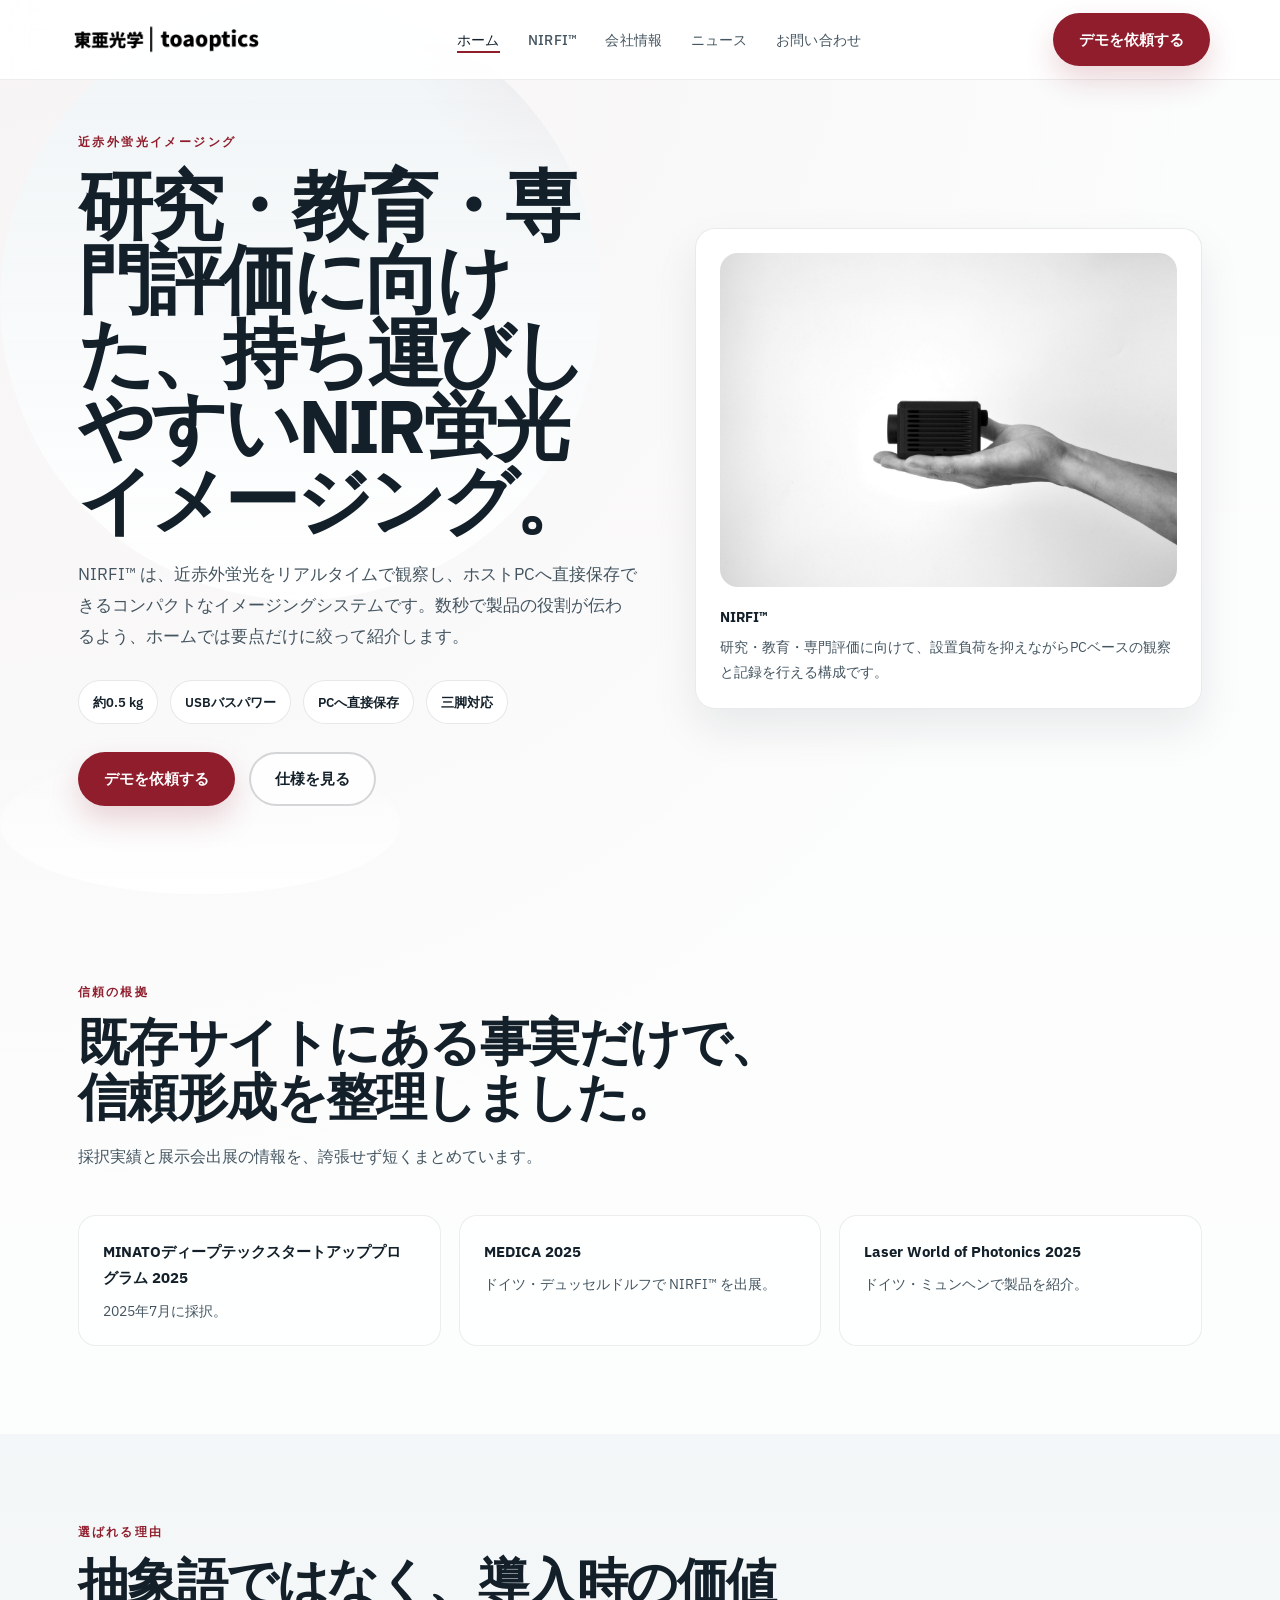
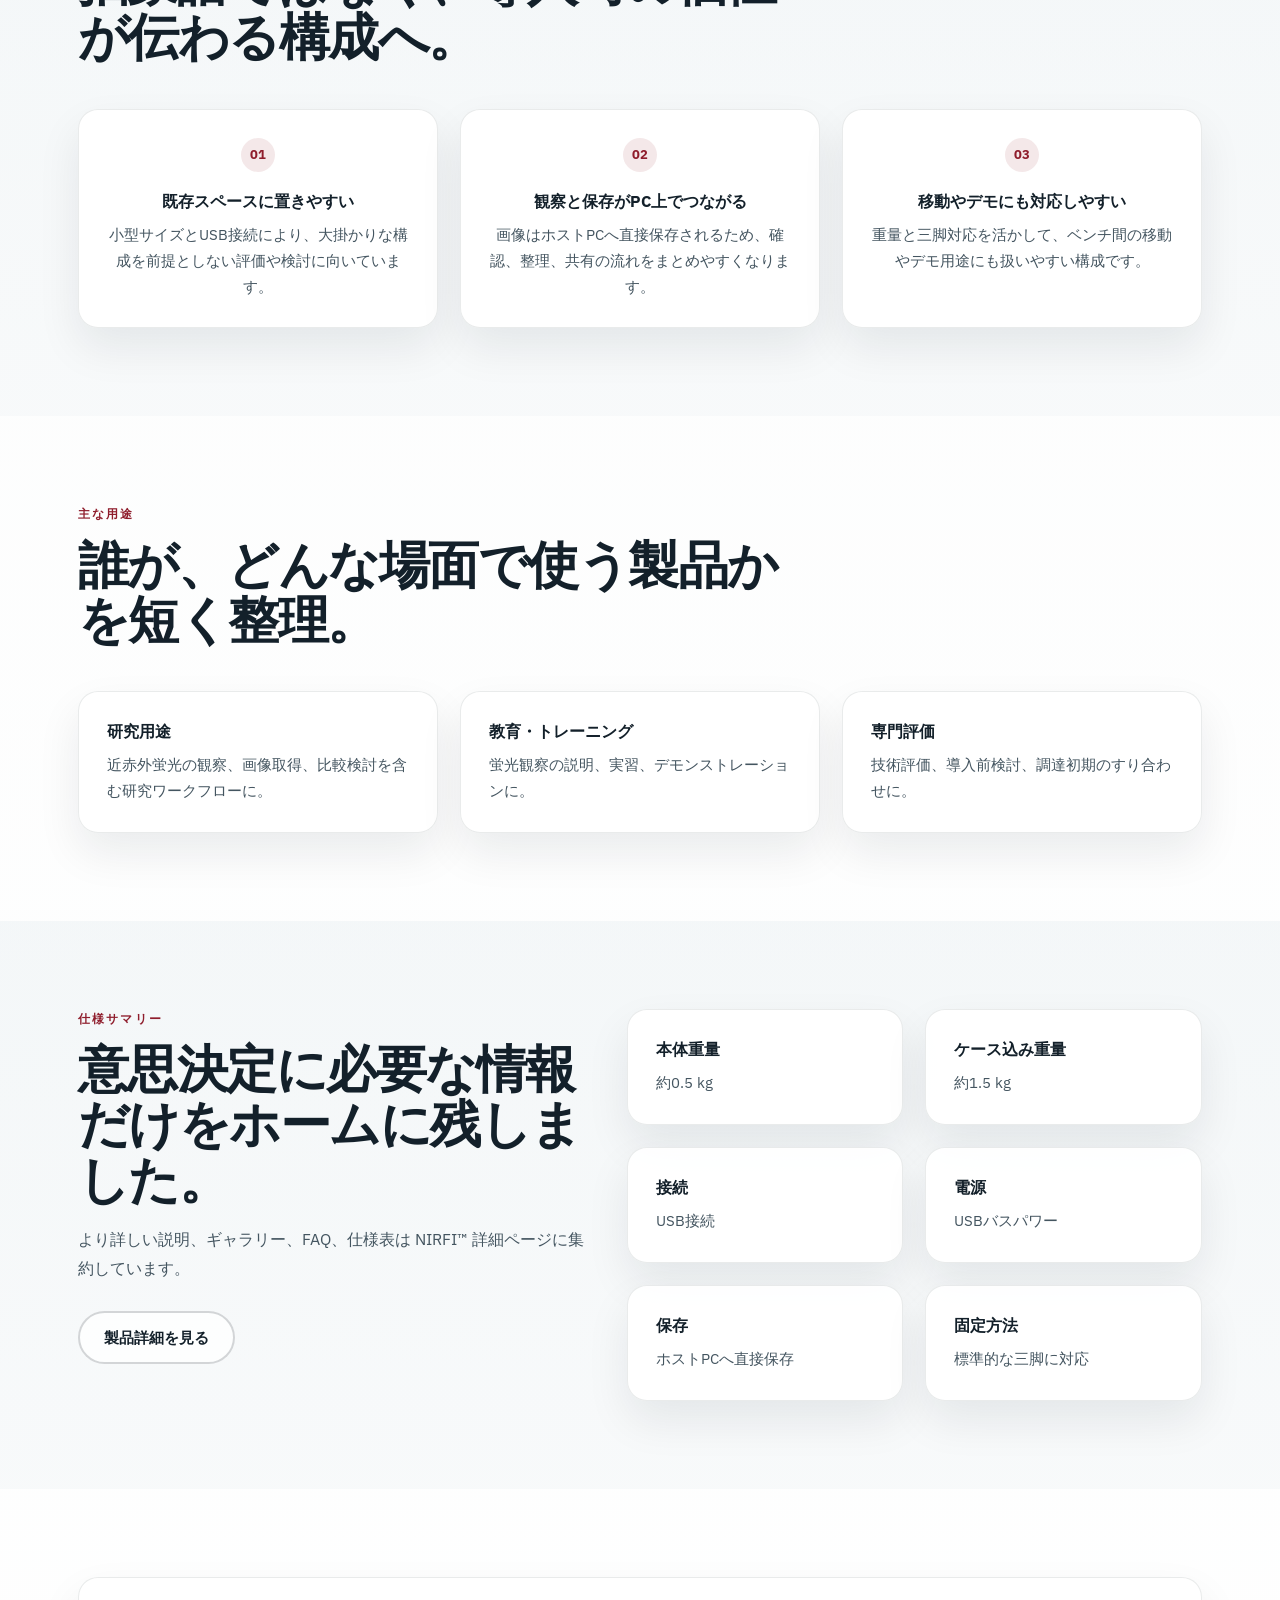
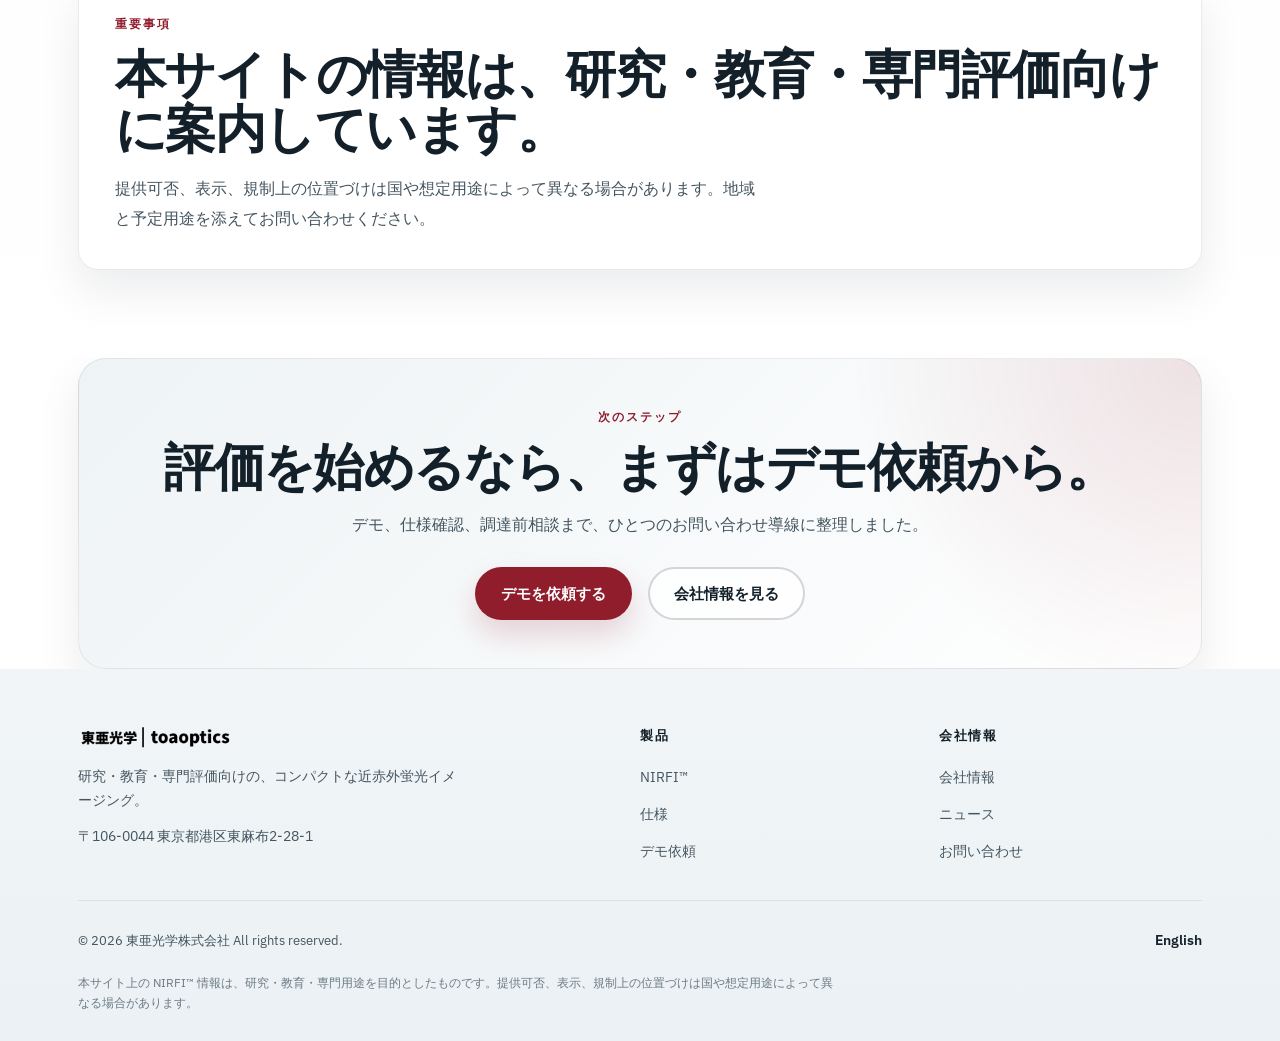
==== commit 38ac8f30: "ni" ====
--- a/jp/index.html
+++ b/jp/index.html
@@ -3,8 +3,8 @@
 <head>
   <meta charset="UTF-8" />
   <meta name="viewport" content="width=device-width, initial-scale=1.0" />
-  <title>東亜光学 — NIRFI™ 手のひらサイズのUSB駆動NIR蛍光イメージング</title>
-  <meta name="description" content="東亜光学のNIRFI™は、研究・教育・専門用途向けの手のひらサイズUSB駆動近赤外線蛍光イメージング装置です。" />
+  <title>東亜光学 | 研究・教育・専門評価向け 近赤外蛍光イメージング</title>
+  <meta name="description" content="東亜光学は、研究・教育・専門評価向けのコンパクトな近赤外蛍光イメージングを開発しています。NIRFI™の概要とデモ依頼はこちら。" />
   <link rel="canonical" href="https://toaoptics.com/jp/" />
   <link rel="alternate" hreflang="ja" href="https://toaoptics.com/jp/" />
   <link rel="alternate" hreflang="en" href="https://toaoptics.com/" />
@@ -13,249 +13,235 @@
   <link rel="icon" type="image/png" href="../images/favicon.png" />
 </head>
 <body>
-
-<!-- ── Navigation ── -->
+<a class="skip-link" href="#main">本文へ移動</a>
+
 <nav class="nav">
   <div class="nav-inner">
-    <a href="index.html" class="nav-logo">
+    <a href="index.html" class="nav-logo" aria-label="東亜光学 ホーム">
       <img src="../images/logo.png" alt="東亜光学" />
     </a>
     <ul class="nav-links">
       <li><a href="index.html">ホーム</a></li>
       <li><a href="nirfi.html">NIRFI™</a></li>
-      <li><a href="about.html">会社概要</a></li>
+      <li><a href="about.html">会社情報</a></li>
       <li><a href="news.html">ニュース</a></li>
       <li><a href="contact.html">お問い合わせ</a></li>
     </ul>
-    <a href="contact.html" class="btn btn-primary nav-cta">資料請求</a>
-    <div class="hamburger">
+    <a href="contact.html" class="btn btn-primary nav-cta">デモを依頼する</a>
+    <button class="hamburger" type="button" aria-expanded="false" aria-controls="mobile-menu" aria-label="メニューを開く">
       <span></span><span></span><span></span>
-    </div>
+    </button>
   </div>
 </nav>
-<div class="mobile-menu">
+
+<div class="mobile-menu" id="mobile-menu">
   <a href="index.html">ホーム</a>
   <a href="nirfi.html">NIRFI™</a>
-  <a href="about.html">会社概要</a>
+  <a href="about.html">会社情報</a>
   <a href="news.html">ニュース</a>
   <a href="contact.html">お問い合わせ</a>
-  <a href="contact.html" class="btn btn-primary" style="margin-top:8px;">資料請求</a>
+  <a href="contact.html" class="btn btn-primary">デモを依頼する</a>
 </div>
 
-<!-- ── Hero ── -->
-<section class="hero">
-  <div class="container">
-    <div class="hero-inner">
-      <div class="hero-content">
-        <div class="hero-label">ポータブルNIR蛍光イメージング</div>
-        <h1 class="hero-title">手のひらサイズの<br>近赤外蛍光イメージング</h1>
-        <p class="hero-sub">
-          NIRFI™ は、研究・教育・専門用途向けのコンパクトなUSB接続型 蛍光観察デバイスです。<br>
-          リアルタイム観察とPCへの直接保存を、より小さくシンプルな構成で実現します。
-        </p>
-        <div class="hero-buttons">
-          <a href="nirfi.html" class="btn btn-primary">NIRFI™を見る</a>
-          <a href="contact.html" class="btn btn-outline">デモを問い合わせる</a>
-        </div>
-      </div>
-      <div class="hero-image">
-        <img src="../images/nirfi-hero.jpeg" alt="手のひらに載せたNIRFI本体で装置の小型性を示す写真" loading="eager" />
-      </div>
-    </div>
-  </div>
-  <div class="hero-scroll">
-    <span>スクロール</span>
-    <svg viewBox="0 0 24 24" fill="none" stroke="currentColor" stroke-width="2"><path d="M12 5v14M5 12l7 7 7-7"/></svg>
-  </div>
-</section>
-
-<!-- ── Key Points ── -->
-<section class="section section--gray">
-  <div class="container">
-    <div class="fade-up" style="text-align:center; max-width:680px; margin:0 auto;">
-      <div class="section-label">特長</div>
-      <h2 class="section-title" style="margin:0 auto 16px;">NIRFI™が選ばれる理由</h2>
-    </div>
-    <div class="features-grid">
-      <div class="feature-card fade-up fade-up-delay-1">
-        <div class="feature-title">USB接続</div>
-        <p class="feature-desc">
-          ホストPCにUSBで接続し、シンプルな構成で蛍光観察を開始できます。
-        </p>
-      </div>
-      <div class="feature-card fade-up fade-up-delay-2">
-        <div class="feature-title">約0.5kgの小型設計</div>
-        <p class="feature-desc">
-          卓上、作業スペース、デモ環境など、持ち運びや移動がしやすいサイズです。
-        </p>
-      </div>
-      <div class="feature-card fade-up fade-up-delay-3">
-        <div class="feature-title">PCへ直接保存</div>
-        <p class="feature-desc">
-          取得した画像をホストPCへ直接保存でき、確認・記録・比較に活用できます。
-        </p>
-      </div>
-      <div class="feature-card fade-up fade-up-delay-1">
-        <div class="feature-title">三脚固定に対応</div>
-        <p class="feature-desc">
-          三脚を用いた固定配置が可能で、再現性のある観察セットアップに対応します。
-        </p>
-      </div>
-      <div class="feature-card fade-up fade-up-delay-2">
-        <div class="feature-title">リアルタイム蛍光観察</div>
-        <p class="feature-desc">
-          近赤外蛍光をリアルタイムで可視化し、その場で確認できます。
-        </p>
-      </div>
-      <div class="feature-card fade-up fade-up-delay-3">
-        <div class="feature-title">低負荷な導入</div>
-        <p class="feature-desc">
-          大型システムに比べて、より小さくシンプルな観察環境を構築できます。
-        </p>
-      </div>
-    </div>
-  </div>
-</section>
-
-<!-- ── Applications ── -->
-<section class="section section--dark">
-  <div class="container">
-    <div class="fade-up" style="text-align:center; max-width:600px; margin:0 auto;">
-      <div class="section-label">用途</div>
-      <h2 class="section-title">NIRFI™が役立つ場面</h2>
-      <p class="section-sub" style="margin:0 auto;">研究、前臨床、教育、技術評価、記録用途など、さまざまな蛍光観察ワークフローに対応します。</p>
-    </div>
-    <div class="apps-grid">
-      <div class="app-card fade-up fade-up-delay-1">
-        <div class="app-number">01</div>
-        <div class="app-title">研究用イメージング</div>
-        <p class="app-desc">実験系における蛍光観察や、手法検討のためのリアルタイム観察に適しています。</p>
-      </div>
-      <div class="app-card fade-up fade-up-delay-2">
-        <div class="app-number">02</div>
-        <div class="app-title">前臨床ワークフロー</div>
-        <p class="app-desc">組織や前臨床系での蛍光観察ワークフローに活用できます。</p>
-      </div>
-      <div class="app-card fade-up fade-up-delay-3">
-        <div class="app-number">03</div>
-        <div class="app-title">教育・トレーニング</div>
-        <p class="app-desc">蛍光観察の教育、デモンストレーション、ワークショップ用途に適しています。</p>
-      </div>
-      <div class="app-card fade-up fade-up-delay-1">
-        <div class="app-number">04</div>
-        <div class="app-title">技術評価</div>
-        <p class="app-desc">セットアップ確認、配置検討、ワークフロー評価に利用できます。</p>
-      </div>
-      <div class="app-card fade-up fade-up-delay-2">
-        <div class="app-number">05</div>
-        <div class="app-title">記録・ドキュメンテーション</div>
-        <p class="app-desc">PCへ直接保存した画像を、比較、確認、記録用途に活用できます。</p>
-      </div>
-      <div class="app-card fade-up fade-up-delay-3">
-        <div class="app-number">06</div>
-        <div class="app-title">デモンストレーション</div>
-        <p class="app-desc">小型で持ち運びしやすく、製品紹介や技術説明の場でも扱いやすい構成です。</p>
-      </div>
-    </div>
-  </div>
-</section>
-
-<!-- ── Regulatory / Important Note ── -->
-<section class="section">
-  <div class="container">
-    <div class="fade-up" style="text-align:center; max-width:760px; margin:0 auto;">
-      <div class="section-label">重要事項</div>
-      <h2 class="section-title">ご使用にあたって</h2>
-      <p class="section-sub" style="margin:0 auto;">
-        NIRFI™ は、研究・教育・専門用途を想定した製品です。<br>
-        提供形態、表示、規制上の位置づけは、地域および用途により異なる場合があります。<br>
-        詳細はお問い合わせください。
-      </p>
-    </div>
-  </div>
-</section>
-
-<!-- ── News ── -->
-<section class="section section--gray">
-  <div class="container">
-    <div class="fade-up" style="display:flex; align-items:flex-end; justify-content:space-between; flex-wrap:wrap; gap:16px; margin-bottom:0;">
-      <div>
-        <div class="section-label">ニュース・イベント</div>
-        <h2 class="section-title" style="margin-bottom:0;">最新情報</h2>
-      </div>
-      <a href="news.html" class="btn btn-outline-navy">すべて見る</a>
-    </div>
-    <div class="news-grid" style="margin-top:48px;">
-      <div class="news-card fade-up fade-up-delay-1">
-        <div class="news-date">2025年8月6日</div>
-        <div class="news-title">MEDICA 2025（ドイツ・デュッセルドルフ）に出展</div>
-      </div>
-      <div class="news-card fade-up fade-up-delay-2">
-        <div class="news-date">2025年7月17日</div>
-        <div class="news-title">医療機器ビジネス交流会（大阪）に参加</div>
-      </div>
-      <div class="news-card fade-up fade-up-delay-3">
-        <div class="news-date">2025年7月1日</div>
-        <div class="news-title">MINATOディープテックスタートアッププログラム2025に採択</div>
-      </div>
-    </div>
-  </div>
-</section>
-
-<!-- ── CTA Banner ── -->
-<section class="cta-banner">
-  <div class="container" style="position:relative;z-index:1;">
-    <div class="fade-up">
-      <div class="section-label" style="text-align:center;">お問い合わせ</div>
-      <h2 class="section-title" style="color:var(--dark); text-align:center;">NIRFI™の詳細をご希望ですか</h2>
-      <p class="section-sub" style="text-align:center; margin:0 auto 36px;">デモ、仕様資料、価格、導入に関するご相談はお問い合わせページからご連絡ください。</p>
-      <div class="cta-buttons">
-        <a href="contact.html" class="btn btn-primary">問い合わせる</a>
-        <a href="nirfi.html" class="btn btn-outline">製品ページを見る</a>
-      </div>
-    </div>
-  </div>
-</section>
-
-<!-- ── Footer ── -->
+<main id="main">
+  <section class="hero">
+    <div class="container">
+      <div class="hero-inner">
+        <div class="hero-content">
+          <div class="hero-label">近赤外蛍光イメージング</div>
+          <h1 class="hero-title">研究・教育・専門評価に向けた、持ち運びしやすいNIR蛍光イメージング。</h1>
+          <p class="hero-sub">NIRFI™ は、近赤外蛍光をリアルタイムで観察し、ホストPCへ直接保存できるコンパクトなイメージングシステムです。数秒で製品の役割が伝わるよう、ホームでは要点だけに絞って紹介します。</p>
+          <div class="hero-points">
+            <span>約0.5 kg</span>
+            <span>USBバスパワー</span>
+            <span>PCへ直接保存</span>
+            <span>三脚対応</span>
+          </div>
+          <div class="hero-buttons">
+            <a href="contact.html" class="btn btn-primary">デモを依頼する</a>
+            <a href="nirfi.html#specs" class="btn btn-outline">仕様を見る</a>
+          </div>
+        </div>
+        <div class="hero-card">
+          <img src="../images/nirfi-hero.jpeg" alt="手のひらでNIRFI本体を持ち、小型性を示す写真" loading="eager" />
+          <div class="hero-card-caption">
+            <strong>NIRFI™</strong>
+            <span>研究・教育・専門評価に向けて、設置負荷を抑えながらPCベースの観察と記録を行える構成です。</span>
+          </div>
+        </div>
+      </div>
+    </div>
+  </section>
+
+  <section class="section">
+    <div class="container">
+      <div class="section-intro">
+        <div class="section-label">信頼の根拠</div>
+        <h2 class="section-title">既存サイトにある事実だけで、信頼形成を整理しました。</h2>
+        <p class="section-sub">採択実績と展示会出展の情報を、誇張せず短くまとめています。</p>
+      </div>
+      <div class="trust-strip">
+        <div class="trust-item">
+          <strong>MINATOディープテックスタートアッププログラム 2025</strong>
+          <p>2025年7月に採択。</p>
+        </div>
+        <div class="trust-item">
+          <strong>MEDICA 2025</strong>
+          <p>ドイツ・デュッセルドルフで NIRFI™ を出展。</p>
+        </div>
+        <div class="trust-item">
+          <strong>Laser World of Photonics 2025</strong>
+          <p>ドイツ・ミュンヘンで製品を紹介。</p>
+        </div>
+      </div>
+    </div>
+  </section>
+
+  <section class="section section--gray">
+    <div class="container">
+      <div class="section-intro">
+        <div class="section-label">選ばれる理由</div>
+        <h2 class="section-title">抽象語ではなく、導入時の価値が伝わる構成へ。</h2>
+      </div>
+      <div class="value-grid">
+        <article class="value-card">
+          <div class="value-index">01</div>
+          <h3>既存スペースに置きやすい</h3>
+          <p>小型サイズとUSB接続により、大掛かりな構成を前提としない評価や検討に向いています。</p>
+        </article>
+        <article class="value-card">
+          <div class="value-index">02</div>
+          <h3>観察と保存がPC上でつながる</h3>
+          <p>画像はホストPCへ直接保存されるため、確認、整理、共有の流れをまとめやすくなります。</p>
+        </article>
+        <article class="value-card">
+          <div class="value-index">03</div>
+          <h3>移動やデモにも対応しやすい</h3>
+          <p>重量と三脚対応を活かして、ベンチ間の移動やデモ用途にも扱いやすい構成です。</p>
+        </article>
+      </div>
+    </div>
+  </section>
+
+  <section class="section">
+    <div class="container">
+      <div class="section-intro">
+        <div class="section-label">主な用途</div>
+        <h2 class="section-title">誰が、どんな場面で使う製品かを短く整理。</h2>
+      </div>
+      <div class="use-case-grid">
+        <article class="use-case-card">
+          <h3>研究用途</h3>
+          <p>近赤外蛍光の観察、画像取得、比較検討を含む研究ワークフローに。</p>
+        </article>
+        <article class="use-case-card">
+          <h3>教育・トレーニング</h3>
+          <p>蛍光観察の説明、実習、デモンストレーションに。</p>
+        </article>
+        <article class="use-case-card">
+          <h3>専門評価</h3>
+          <p>技術評価、導入前検討、調達初期のすり合わせに。</p>
+        </article>
+      </div>
+    </div>
+  </section>
+
+  <section class="section section--gray">
+    <div class="container">
+      <div class="split-panel">
+        <div class="section-intro" style="margin-bottom:0;">
+          <div class="section-label">仕様サマリー</div>
+          <h2 class="section-title">意思決定に必要な情報だけをホームに残しました。</h2>
+          <p class="section-sub">より詳しい説明、ギャラリー、FAQ、仕様表は NIRFI™ 詳細ページに集約しています。</p>
+          <div class="hero-buttons" style="margin-top:28px;">
+            <a href="nirfi.html" class="btn btn-outline">製品詳細を見る</a>
+          </div>
+        </div>
+        <div class="snapshot-grid">
+          <article class="snapshot-card">
+            <h3>本体重量</h3>
+            <p>約0.5 kg</p>
+          </article>
+          <article class="snapshot-card">
+            <h3>ケース込み重量</h3>
+            <p>約1.5 kg</p>
+          </article>
+          <article class="snapshot-card">
+            <h3>接続</h3>
+            <p>USB接続</p>
+          </article>
+          <article class="snapshot-card">
+            <h3>電源</h3>
+            <p>USBバスパワー</p>
+          </article>
+          <article class="snapshot-card">
+            <h3>保存</h3>
+            <p>ホストPCへ直接保存</p>
+          </article>
+          <article class="snapshot-card">
+            <h3>固定方法</h3>
+            <p>標準的な三脚に対応</p>
+          </article>
+        </div>
+      </div>
+    </div>
+  </section>
+
+  <section class="section">
+    <div class="container">
+      <div class="notice-card">
+        <div class="section-label">重要事項</div>
+        <h2 class="section-title">本サイトの情報は、研究・教育・専門評価向けに案内しています。</h2>
+        <p class="section-sub">提供可否、表示、規制上の位置づけは国や想定用途によって異なる場合があります。地域と予定用途を添えてお問い合わせください。</p>
+      </div>
+    </div>
+  </section>
+
+  <section class="section cta-banner">
+    <div class="container">
+      <div class="cta-panel">
+        <div class="section-label">次のステップ</div>
+        <h2 class="section-title">評価を始めるなら、まずはデモ依頼から。</h2>
+        <p class="section-sub">デモ、仕様確認、調達前相談まで、ひとつのお問い合わせ導線に整理しました。</p>
+        <div class="cta-buttons">
+          <a href="contact.html" class="btn btn-primary">デモを依頼する</a>
+          <a href="about.html" class="btn btn-outline">会社情報を見る</a>
+        </div>
+      </div>
+    </div>
+  </section>
+</main>
+
 <footer class="footer">
   <div class="container">
     <div class="footer-inner">
       <div class="footer-brand">
         <img src="../images/logo.png" alt="東亜光学" />
-        <p>コンパクトで導入しやすい近赤外蛍光技術で、蛍光イメージングの可能性を広げます。</p>
-        <p style="margin-top:12px; font-size:0.82rem;">〒106-0044 東京都港区東麻布2-28-1</p>
+        <p>研究・教育・専門評価向けの、コンパクトな近赤外蛍光イメージング。</p>
+        <p class="footer-address">〒106-0044 東京都港区東麻布2-28-1</p>
       </div>
       <div>
         <div class="footer-heading">製品</div>
         <ul class="footer-links">
           <li><a href="nirfi.html">NIRFI™</a></li>
           <li><a href="nirfi.html#specs">仕様</a></li>
-          <li><a href="nirfi.html#applications">応用分野</a></li>
+          <li><a href="contact.html">デモ依頼</a></li>
         </ul>
       </div>
       <div>
         <div class="footer-heading">会社情報</div>
         <ul class="footer-links">
-          <li><a href="about.html">会社概要</a></li>
+          <li><a href="about.html">会社情報</a></li>
           <li><a href="news.html">ニュース</a></li>
           <li><a href="contact.html">お問い合わせ</a></li>
-          <li><a href="../index.html">English ↗</a></li>
         </ul>
       </div>
     </div>
     <div class="footer-bottom">
       <span>© 2026 東亜光学株式会社 All rights reserved.</span>
-      <div class="footer-social">
-        <a href="#" aria-label="Facebook">
-          <svg viewBox="0 0 24 24" fill="currentColor"><path d="M18 2h-3a5 5 0 0 0-5 5v3H7v4h3v8h4v-8h3l1-4h-4V7a1 1 0 0 1 1-1h3z"/></svg>
-        </a>
-        <a href="#" aria-label="Instagram">
-          <svg viewBox="0 0 24 24" fill="none" stroke="currentColor" stroke-width="2"><rect x="2" y="2" width="20" height="20" rx="5" ry="5"/><path d="M16 11.37A4 4 0 1 1 12.63 8 4 4 0 0 1 16 11.37z"/><line x1="17.5" y1="6.5" x2="17.51" y2="6.5"/></svg>
-        </a>
-      </div>
-    </div>
-    <p class="footer-disclaimer">本サイト上のNIRFI™情報は、研究・教育・専門用途を目的としたものです。提供可否、表示、規制上の位置づけは国や想定用途によって異なる場合があります。</p>
+      <a class="footer-language" href="../index.html">English</a>
+    </div>
+    <p class="footer-disclaimer">本サイト上の NIRFI™ 情報は、研究・教育・専門用途を目的としたものです。提供可否、表示、規制上の位置づけは国や想定用途によって異なる場合があります。</p>
   </div>
 </footer>
 
--- a/css/style.css
+++ b/css/style.css
@@ -2,7 +2,7 @@
    NIRFI - Toa Optics | Global Styles
    ======================================== */
 
-@import url('https://fonts.googleapis.com/css2?family=Inter:wght@300;400;500;600;700;800&display=swap');
+@import url('https://fonts.googleapis.com/css2?family=IBM+Plex+Sans:wght@300;400;500;600;700&display=swap');
 
 :root {
   --navy:    #E8E8E8;
@@ -853,6 +853,46 @@
   color: var(--gray-3);
   margin-top: 16px;
   line-height: 1.6;
+}
+
+/* ── FAQ ── */
+.faq-list {
+  margin-top: 40px;
+  display: grid;
+  gap: 16px;
+}
+.faq-item {
+  background: var(--white);
+  border: 1px solid var(--gray-2);
+  border-radius: 12px;
+  box-shadow: var(--shadow);
+  overflow: hidden;
+}
+.faq-item summary {
+  list-style: none;
+  cursor: pointer;
+  padding: 22px 24px;
+  font-weight: 700;
+  color: var(--dark);
+  position: relative;
+  padding-right: 56px;
+}
+.faq-item summary::-webkit-details-marker { display: none; }
+.faq-item summary::after {
+  content: "+";
+  position: absolute;
+  right: 24px;
+  top: 50%;
+  transform: translateY(-50%);
+  font-size: 1.4rem;
+  color: var(--cyan);
+}
+.faq-item[open] summary::after { content: "-"; }
+.faq-item p {
+  padding: 0 24px 22px;
+  color: var(--gray-4);
+  line-height: 1.8;
+  margin: 0;
 }
 
 /* ── Gallery Grid ── */
@@ -1146,3 +1186,821 @@
   .gallery-grid { grid-template-columns: 1fr; }
   .hero-points span { width: 100%; justify-content: center; }
 }
+
+/* ========================================
+   2026 Site Refresh Overrides
+   ======================================== */
+
+:root {
+  --navy: #eef3f5;
+  --navy-2: #e4ecef;
+  --cyan: #8f1d2c;
+  --cyan-2: #741722;
+  --white: #ffffff;
+  --gray-1: #f7f9fa;
+  --gray-2: #d7e0e5;
+  --gray-3: #6c7b84;
+  --gray-4: #445560;
+  --text: #25323b;
+  --dark: #13202a;
+  --radius: 14px;
+  --shadow: 0 20px 44px rgba(15, 31, 43, 0.08);
+  --shadow-lg: 0 28px 64px rgba(15, 31, 43, 0.12);
+}
+
+html {
+  scroll-padding-top: 88px;
+}
+
+body {
+  font-family: 'IBM Plex Sans', 'Hiragino Sans', 'Yu Gothic', 'YuGothic', sans-serif;
+  background:
+    radial-gradient(circle at top left, rgba(143, 29, 44, 0.04), transparent 28%),
+    linear-gradient(180deg, #fbfcfc 0%, #ffffff 100%);
+  color: var(--text);
+}
+
+main {
+  display: block;
+}
+
+.skip-link {
+  position: absolute;
+  left: 16px;
+  top: -56px;
+  z-index: 1200;
+  padding: 12px 18px;
+  border-radius: 999px;
+  background: var(--dark);
+  color: var(--white);
+  transition: top 0.2s ease;
+}
+
+.skip-link:focus {
+  top: 16px;
+}
+
+.container {
+  max-width: 1180px;
+  padding: 0 28px;
+}
+
+.section {
+  padding: 88px 0;
+}
+
+.section--gray {
+  background: linear-gradient(180deg, rgba(238, 243, 245, 0.62), rgba(247, 249, 250, 0.9));
+}
+
+.section-label,
+.eyebrow {
+  font-size: 0.74rem;
+  letter-spacing: 0.18em;
+  color: var(--cyan);
+}
+
+.section-title {
+  font-size: clamp(2rem, 4vw, 3.3rem);
+  line-height: 1.08;
+  letter-spacing: -0.03em;
+  margin-bottom: 18px;
+}
+
+.section-sub {
+  max-width: 640px;
+  font-size: 1rem;
+  line-height: 1.82;
+}
+
+.section-intro {
+  max-width: 720px;
+  margin-bottom: 44px;
+}
+
+.section-intro--center {
+  margin-left: auto;
+  margin-right: auto;
+  text-align: center;
+}
+
+.btn {
+  min-height: 48px;
+  border-radius: 999px;
+  padding: 12px 24px;
+  font-size: 0.92rem;
+  font-weight: 600;
+}
+
+.btn-primary {
+  background: var(--cyan);
+  color: var(--white);
+  box-shadow: 0 14px 30px rgba(143, 29, 44, 0.18);
+}
+
+.btn-primary:hover,
+.btn-primary:focus-visible {
+  background: var(--cyan-2);
+  transform: translateY(-1px);
+  box-shadow: 0 18px 36px rgba(143, 29, 44, 0.24);
+}
+
+.btn-outline,
+.btn-outline-navy {
+  border-color: rgba(19, 32, 42, 0.18);
+  color: var(--dark);
+  background: rgba(255, 255, 255, 0.75);
+}
+
+.btn-outline:hover,
+.btn-outline:focus-visible,
+.btn-outline-navy:hover,
+.btn-outline-navy:focus-visible {
+  background: var(--dark);
+  border-color: var(--dark);
+  color: var(--white);
+}
+
+.btn:focus-visible,
+.nav-links a:focus-visible,
+.mobile-menu a:focus-visible,
+.footer-links a:focus-visible,
+.footer-language:focus-visible,
+summary:focus-visible,
+input:focus-visible,
+select:focus-visible,
+textarea:focus-visible,
+.hamburger:focus-visible {
+  outline: 3px solid rgba(143, 29, 44, 0.24);
+  outline-offset: 3px;
+}
+
+.nav {
+  height: 80px;
+  background: rgba(255, 255, 255, 0.92);
+  border-bottom: 1px solid rgba(19, 32, 42, 0.08);
+}
+
+.nav.scrolled {
+  height: 72px;
+  background: rgba(255, 255, 255, 0.97);
+  box-shadow: 0 10px 32px rgba(19, 32, 42, 0.08);
+}
+
+.nav-logo img {
+  height: 30px;
+}
+
+.nav-links {
+  gap: 28px;
+}
+
+.nav-links a {
+  color: var(--gray-4);
+  font-weight: 500;
+}
+
+.hamburger {
+  appearance: none;
+  border: 0;
+  background: transparent;
+  display: none;
+}
+
+.mobile-menu {
+  top: 80px;
+  background: rgba(255, 255, 255, 0.98);
+}
+
+.hero,
+.product-hero,
+.page-hero {
+  position: relative;
+  overflow: hidden;
+}
+
+.hero::before,
+.product-hero::before,
+.page-hero::before {
+  content: '';
+  position: absolute;
+  inset: 0;
+  background:
+    radial-gradient(circle at top right, rgba(143, 29, 44, 0.08), transparent 24%),
+    linear-gradient(180deg, rgba(238, 243, 245, 0.92), rgba(255, 255, 255, 0.98));
+}
+
+.hero {
+  min-height: auto;
+  padding: 132px 0 88px;
+  background: transparent;
+}
+
+.hero::after,
+.page-hero::after,
+.product-hero::after {
+  content: '';
+  position: absolute;
+  inset: auto 0 0;
+  height: 140px;
+  background: linear-gradient(180deg, rgba(255, 255, 255, 0), #ffffff);
+}
+
+.hero-inner,
+.product-hero-inner,
+.about-grid,
+.contact-grid,
+.spotlight-inner {
+  position: relative;
+  z-index: 1;
+}
+
+.hero-inner,
+.product-hero-inner {
+  grid-template-columns: minmax(0, 1.05fr) minmax(360px, 0.95fr);
+  gap: 56px;
+  align-items: center;
+}
+
+.hero-content,
+.hero-copy {
+  max-width: 640px;
+}
+
+.hero-title {
+  font-size: clamp(2.6rem, 6vw, 4.7rem);
+  line-height: 0.98;
+  letter-spacing: -0.05em;
+  margin-bottom: 22px;
+}
+
+.hero-sub {
+  max-width: 620px;
+  margin-bottom: 28px;
+  font-size: 1.04rem;
+  line-height: 1.86;
+}
+
+.hero-points,
+.metric-list {
+  display: flex;
+  flex-wrap: wrap;
+  gap: 12px;
+  margin-bottom: 28px;
+}
+
+.hero-points span,
+.metric-list span {
+  padding: 10px 14px;
+  border-radius: 999px;
+  border: 1px solid rgba(19, 32, 42, 0.1);
+  background: rgba(255, 255, 255, 0.88);
+  font-size: 0.84rem;
+  font-weight: 600;
+  color: var(--dark);
+}
+
+.hero-buttons {
+  display: flex;
+  flex-wrap: wrap;
+  gap: 14px;
+}
+
+.hero-image img,
+.product-hero-img img,
+.about-img img {
+  border-radius: 22px;
+  box-shadow: var(--shadow-lg);
+}
+
+.hero-card,
+.summary-card,
+.value-card,
+.use-case-card,
+.snapshot-card,
+.procurement-card,
+.contact-reason,
+.news-item,
+.trust-card,
+.notice-card,
+.faq-item,
+.contact-form-card,
+.spec-callout {
+  border: 1px solid rgba(19, 32, 42, 0.09);
+  border-radius: 20px;
+  background: rgba(255, 255, 255, 0.92);
+  box-shadow: var(--shadow);
+}
+
+.hero-card {
+  padding: 24px;
+}
+
+.hero-card img {
+  width: 100%;
+  border-radius: 18px;
+  margin-bottom: 18px;
+}
+
+.hero-card-caption {
+  display: grid;
+  gap: 6px;
+  color: var(--gray-4);
+  font-size: 0.9rem;
+}
+
+.hero-card-caption strong {
+  color: var(--dark);
+}
+
+.trust-strip {
+  display: grid;
+  grid-template-columns: repeat(3, minmax(0, 1fr));
+  gap: 18px;
+}
+
+.trust-item {
+  padding: 22px 24px;
+  border-radius: 18px;
+  background: rgba(255, 255, 255, 0.7);
+  border: 1px solid rgba(19, 32, 42, 0.08);
+}
+
+.trust-item strong {
+  display: block;
+  margin-bottom: 8px;
+  color: var(--dark);
+  font-size: 0.96rem;
+}
+
+.trust-item p {
+  font-size: 0.9rem;
+  line-height: 1.7;
+  color: var(--gray-4);
+}
+
+.value-grid,
+.use-case-grid,
+.snapshot-grid,
+.procurement-grid,
+.contact-reasons {
+  display: grid;
+  gap: 22px;
+}
+
+.value-grid,
+.use-case-grid,
+.procurement-grid,
+.contact-reasons {
+  grid-template-columns: repeat(3, minmax(0, 1fr));
+}
+
+.snapshot-grid {
+  grid-template-columns: repeat(2, minmax(0, 1fr));
+}
+
+.value-card,
+.use-case-card,
+.snapshot-card,
+.procurement-card,
+.contact-reason {
+  padding: 28px;
+}
+
+.value-card h3,
+.use-case-card h3,
+.snapshot-card h3,
+.procurement-card h3,
+.contact-reason h3 {
+  font-size: 1.02rem;
+  line-height: 1.35;
+  color: var(--dark);
+  margin-bottom: 10px;
+}
+
+.value-card p,
+.use-case-card p,
+.snapshot-card p,
+.procurement-card p,
+.contact-reason p {
+  font-size: 0.92rem;
+  line-height: 1.76;
+  color: var(--gray-4);
+}
+
+.value-index {
+  display: inline-flex;
+  align-items: center;
+  justify-content: center;
+  width: 34px;
+  height: 34px;
+  margin-bottom: 18px;
+  border-radius: 50%;
+  background: rgba(143, 29, 44, 0.1);
+  color: var(--cyan);
+  font-size: 0.8rem;
+  font-weight: 700;
+}
+
+.split-panel {
+  display: grid;
+  grid-template-columns: minmax(0, 0.95fr) minmax(0, 1.05fr);
+  gap: 28px;
+  align-items: start;
+}
+
+.note-card,
+.summary-card,
+.procurement-card {
+  padding: 30px;
+}
+
+.summary-grid {
+  display: grid;
+  grid-template-columns: repeat(2, minmax(0, 1fr));
+  gap: 22px;
+}
+
+.summary-list,
+.profile-list {
+  display: grid;
+  gap: 14px;
+}
+
+.summary-list div,
+.profile-list div {
+  padding-bottom: 14px;
+  border-bottom: 1px solid rgba(19, 32, 42, 0.09);
+}
+
+.summary-list div:last-child,
+.profile-list div:last-child {
+  border-bottom: 0;
+  padding-bottom: 0;
+}
+
+.summary-list strong,
+.profile-list strong {
+  display: block;
+  margin-bottom: 4px;
+  font-size: 0.88rem;
+  color: var(--dark);
+}
+
+.summary-list span,
+.profile-list span {
+  color: var(--gray-4);
+  font-size: 0.92rem;
+  line-height: 1.7;
+}
+
+.steps {
+  gap: 22px;
+  margin-top: 40px;
+}
+
+.steps::before {
+  top: 24px;
+  left: calc(16.66% + 24px);
+  right: calc(16.66% + 24px);
+  background: linear-gradient(90deg, rgba(143, 29, 44, 0.3), rgba(19, 32, 42, 0.08));
+}
+
+.step {
+  padding: 28px;
+  border: 1px solid rgba(19, 32, 42, 0.08);
+  border-radius: 20px;
+  background: rgba(255, 255, 255, 0.9);
+  box-shadow: var(--shadow);
+}
+
+.step-num {
+  width: 48px;
+  height: 48px;
+  margin-bottom: 18px;
+}
+
+.gallery-grid {
+  gap: 18px;
+}
+
+.gallery-item {
+  border-radius: 18px;
+}
+
+.specs-table-wrap {
+  margin-top: 32px;
+  border-radius: 20px;
+  background: rgba(255, 255, 255, 0.96);
+}
+
+.spec-table th,
+.spec-table td,
+table th,
+table td {
+  padding-top: 18px;
+  padding-bottom: 18px;
+}
+
+.spec-note {
+  max-width: 700px;
+}
+
+.faq-list {
+  gap: 14px;
+}
+
+.faq-item summary {
+  font-size: 0.98rem;
+}
+
+.faq-item p {
+  font-size: 0.9rem;
+}
+
+.page-hero,
+.product-hero {
+  padding: 132px 0 72px;
+  background: transparent;
+}
+
+.page-hero .container,
+.product-hero .container {
+  position: relative;
+  z-index: 1;
+}
+
+.page-hero h1,
+.product-hero h1 {
+  letter-spacing: -0.04em;
+}
+
+.page-hero p,
+.product-hero p {
+  max-width: 700px;
+}
+
+.product-hero-badge {
+  margin-bottom: 18px;
+}
+
+.about-grid {
+  grid-template-columns: minmax(0, 1fr) minmax(300px, 0.88fr);
+  gap: 48px;
+}
+
+.profile-grid {
+  display: grid;
+  grid-template-columns: repeat(2, minmax(0, 1fr));
+  gap: 22px;
+}
+
+.profile-card {
+  padding: 28px;
+  border-radius: 20px;
+  border: 1px solid rgba(19, 32, 42, 0.08);
+  background: rgba(255, 255, 255, 0.88);
+}
+
+.profile-card h3 {
+  font-size: 0.92rem;
+  letter-spacing: 0.12em;
+  text-transform: uppercase;
+  color: var(--gray-3);
+  margin-bottom: 10px;
+}
+
+.profile-card p,
+.profile-card a {
+  font-size: 0.95rem;
+  line-height: 1.7;
+  color: var(--dark);
+}
+
+.news-list {
+  margin-top: 0;
+  gap: 18px;
+}
+
+.news-item {
+  padding: 26px 28px;
+  gap: 28px;
+  border-bottom: 0;
+}
+
+.news-item-date {
+  min-width: 108px;
+  color: var(--cyan);
+  font-weight: 700;
+}
+
+.news-item-tag {
+  background: rgba(143, 29, 44, 0.08);
+  color: var(--cyan);
+}
+
+.news-item-tag.event {
+  background: rgba(17, 94, 89, 0.1);
+  color: #115e59;
+}
+
+.news-item-tag.award {
+  background: rgba(161, 98, 7, 0.12);
+  color: #9a6700;
+}
+
+.contact-grid {
+  grid-template-columns: minmax(0, 0.85fr) minmax(0, 1.15fr);
+  gap: 36px;
+}
+
+.contact-options-grid {
+  grid-template-columns: repeat(3, minmax(0, 1fr));
+  gap: 22px;
+}
+
+.contact-form-card {
+  padding: 34px;
+}
+
+.contact-detail {
+  padding: 14px 0;
+  margin-bottom: 0;
+  border-bottom: 1px solid rgba(19, 32, 42, 0.08);
+}
+
+.contact-detail:last-child {
+  border-bottom: 0;
+}
+
+.contact-detail-text label {
+  margin-bottom: 4px;
+}
+
+.form-group {
+  margin-bottom: 18px;
+}
+
+input,
+select,
+textarea {
+  min-height: 48px;
+  border-radius: 12px;
+  border-color: rgba(19, 32, 42, 0.12);
+}
+
+textarea {
+  min-height: 160px;
+}
+
+.cta-banner {
+  padding: 0;
+  background: transparent;
+}
+
+.cta-banner::before {
+  display: none;
+}
+
+.cta-panel {
+  padding: 48px;
+  border-radius: 28px;
+  background:
+    radial-gradient(circle at top right, rgba(143, 29, 44, 0.12), transparent 30%),
+    linear-gradient(135deg, #eef3f5, #ffffff);
+  border: 1px solid rgba(19, 32, 42, 0.08);
+  box-shadow: var(--shadow);
+  text-align: center;
+}
+
+.cta-panel .section-sub {
+  margin: 0 auto 28px;
+}
+
+.footer {
+  background: linear-gradient(180deg, #f1f5f7, #ebf1f4);
+  padding: 56px 0 28px;
+}
+
+.footer-inner {
+  gap: 36px;
+  margin-bottom: 36px;
+}
+
+.footer-brand p {
+  max-width: 380px;
+}
+
+.footer-address {
+  margin-top: 12px;
+  font-size: 0.82rem;
+}
+
+.footer-bottom {
+  gap: 18px;
+}
+
+.footer-language {
+  font-size: 0.88rem;
+  font-weight: 600;
+  color: var(--dark);
+}
+
+.footer-disclaimer {
+  max-width: 760px;
+}
+
+@media (max-width: 1024px) {
+  .hero-inner,
+  .product-hero-inner,
+  .split-panel,
+  .summary-grid,
+  .trust-strip,
+  .value-grid,
+  .use-case-grid,
+  .profile-grid,
+  .procurement-grid,
+  .contact-reasons,
+  .contact-options-grid,
+  .snapshot-grid {
+    grid-template-columns: 1fr 1fr;
+  }
+
+  .about-grid,
+  .contact-grid {
+    grid-template-columns: 1fr;
+  }
+}
+
+@media (max-width: 768px) {
+  .nav {
+    height: 72px;
+  }
+
+  .mobile-menu {
+    top: 72px;
+  }
+
+  .hero,
+  .product-hero,
+  .page-hero {
+    padding-top: 116px;
+  }
+
+  .hero-inner,
+  .product-hero-inner,
+  .split-panel,
+  .summary-grid,
+  .trust-strip,
+  .value-grid,
+  .use-case-grid,
+  .profile-grid,
+  .procurement-grid,
+  .contact-reasons,
+  .snapshot-grid {
+    grid-template-columns: 1fr;
+  }
+
+  .hero-inner,
+  .product-hero-inner {
+    text-align: left;
+    gap: 32px;
+  }
+
+  .hero-image {
+    order: 0;
+  }
+
+  .hero-buttons {
+    justify-content: flex-start;
+  }
+
+  .news-item {
+    flex-direction: column;
+    gap: 12px;
+  }
+
+  .contact-form-card,
+  .note-card,
+  .summary-card,
+  .procurement-card,
+  .cta-panel {
+    padding: 28px 24px;
+  }
+}
+
+@media (max-width: 480px) {
+  .container {
+    padding: 0 20px;
+  }
+
+  .hero-title {
+    font-size: 2.4rem;
+  }
+
+  .hero-buttons .btn,
+  .cta-buttons .btn {
+    width: 100%;
+    justify-content: center;
+  }
+}
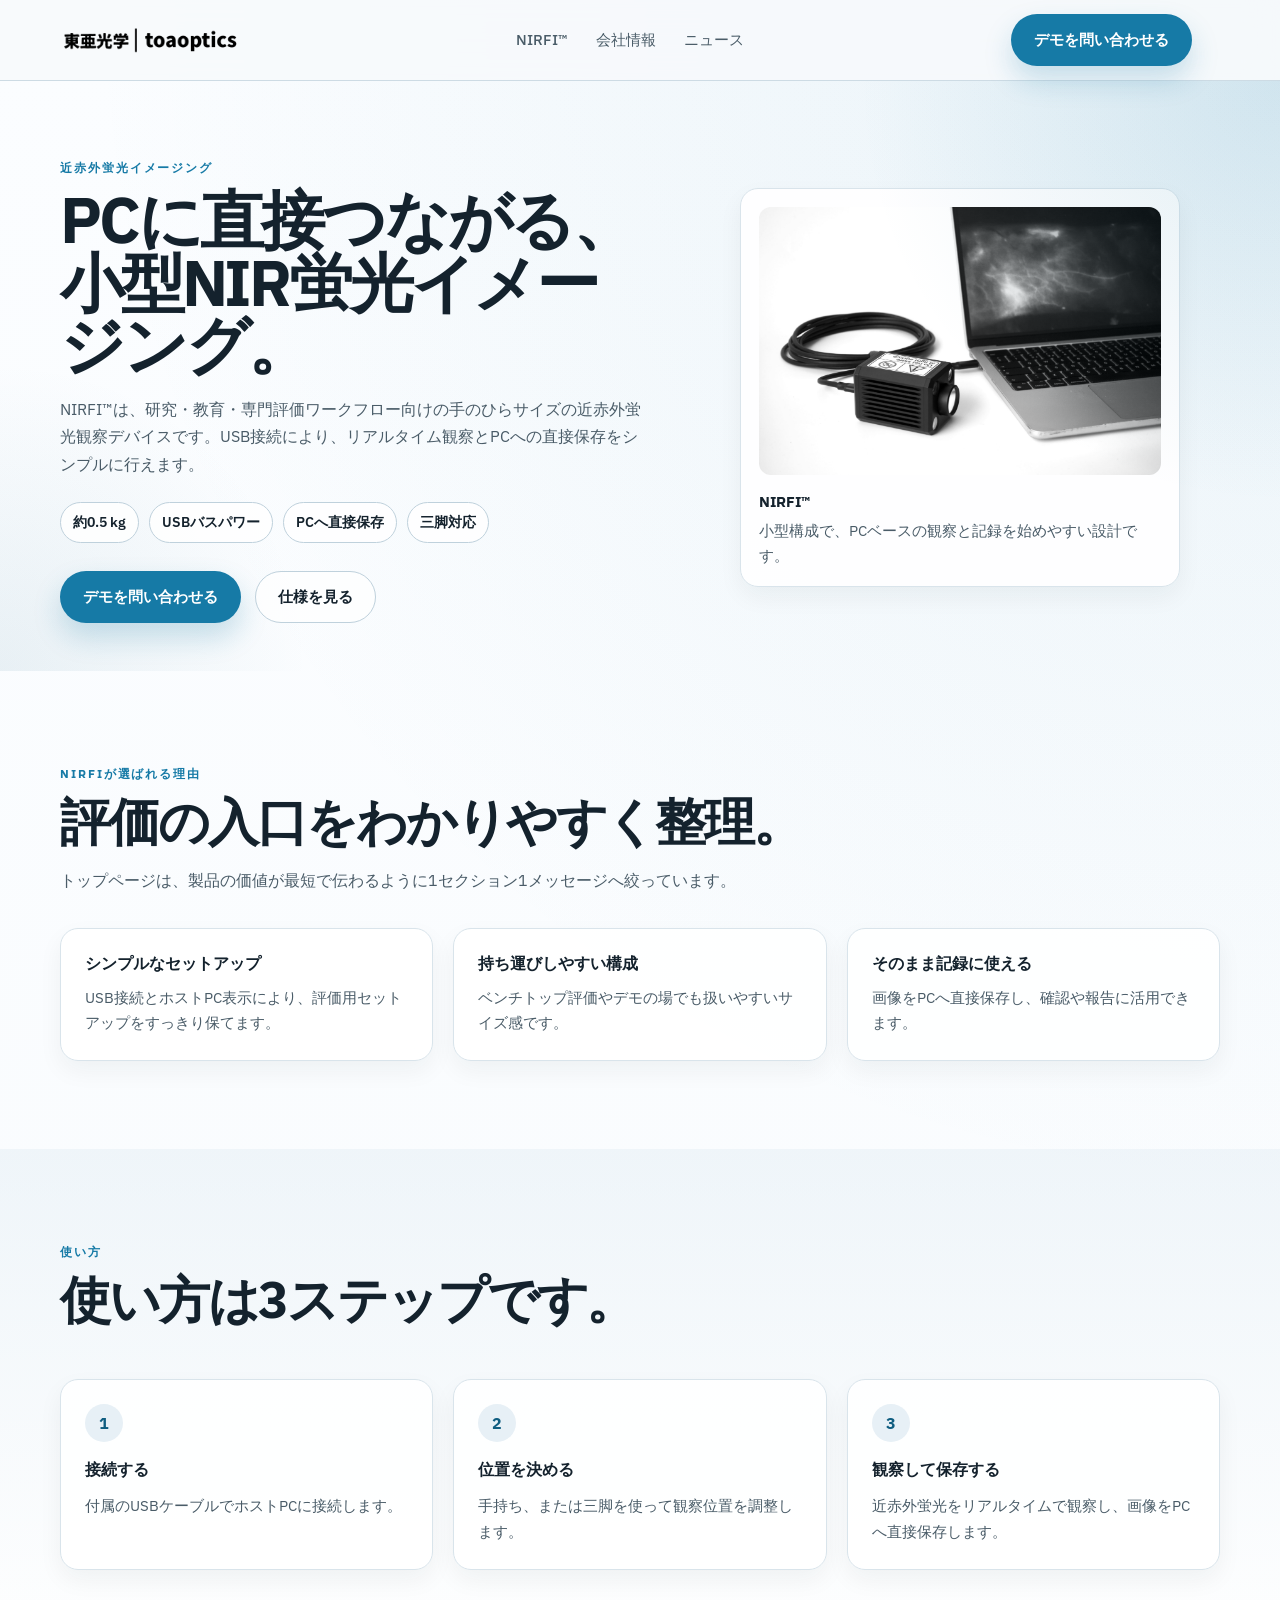
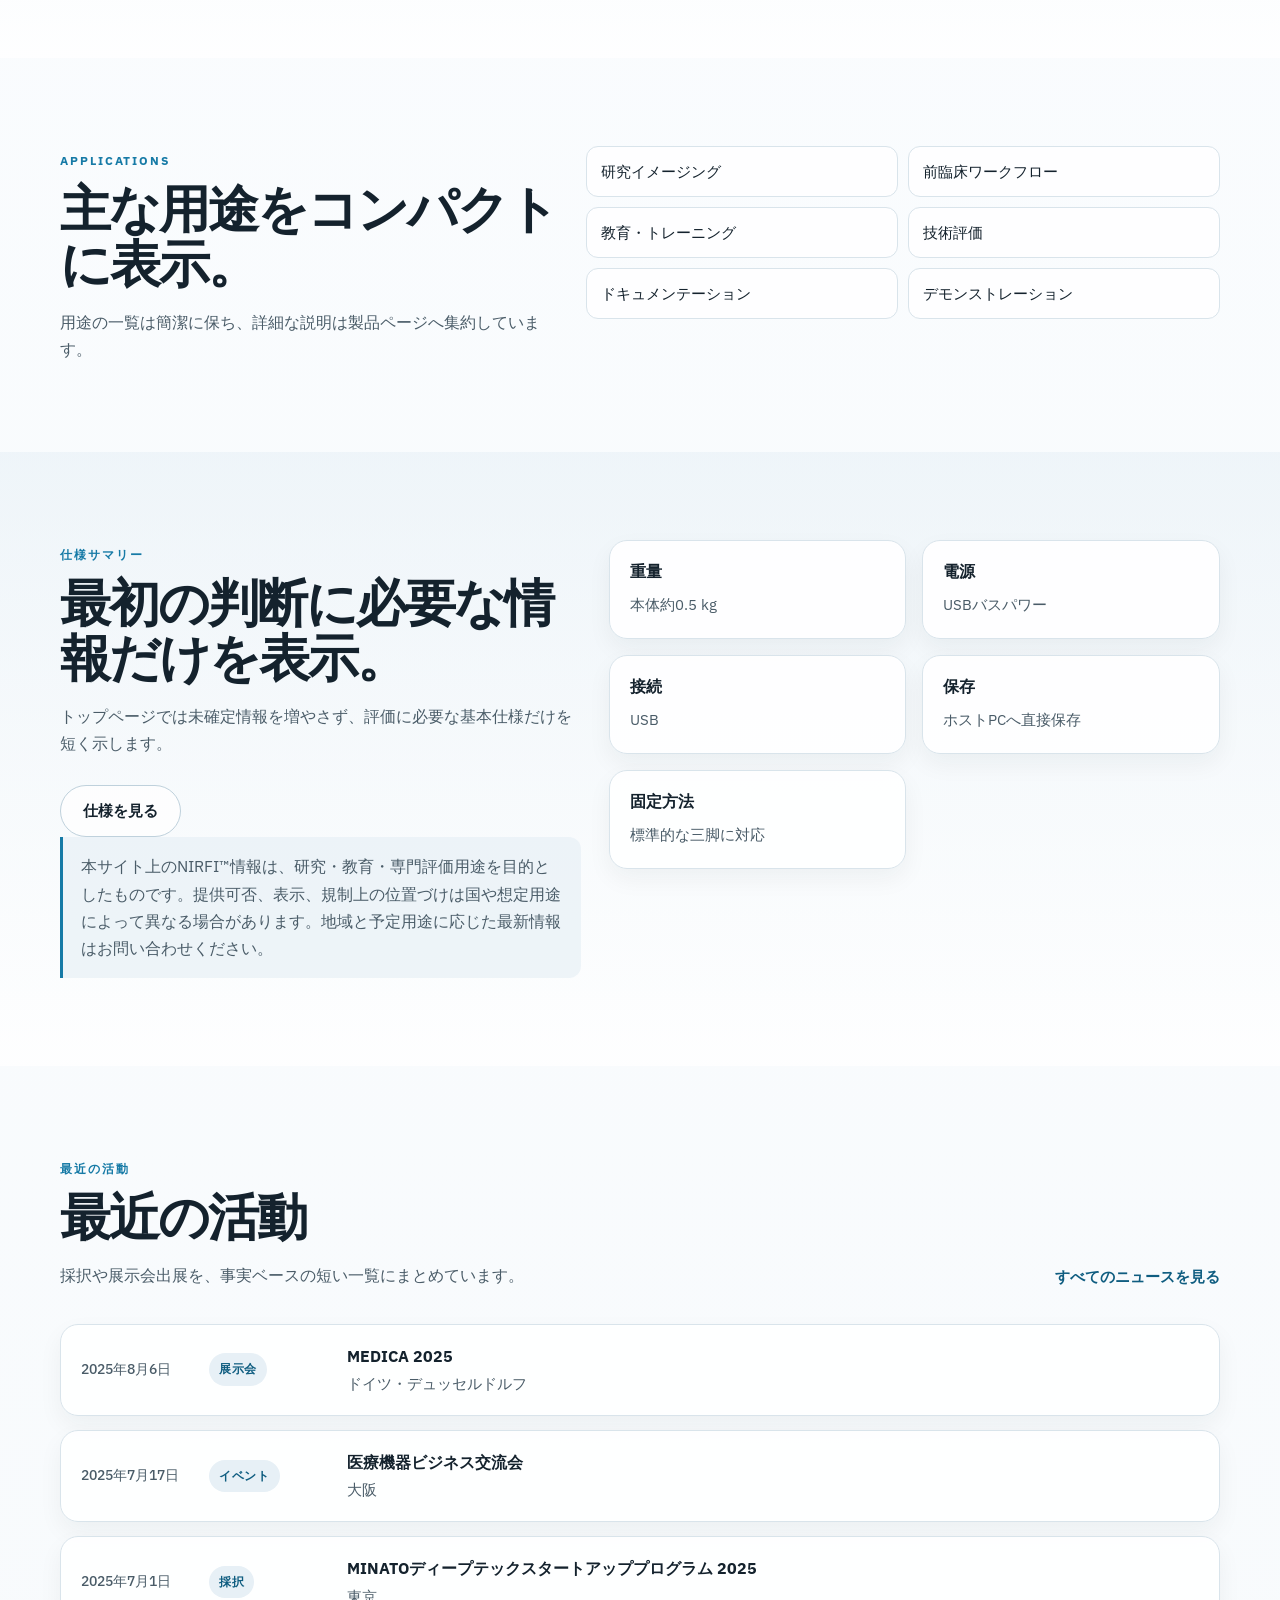
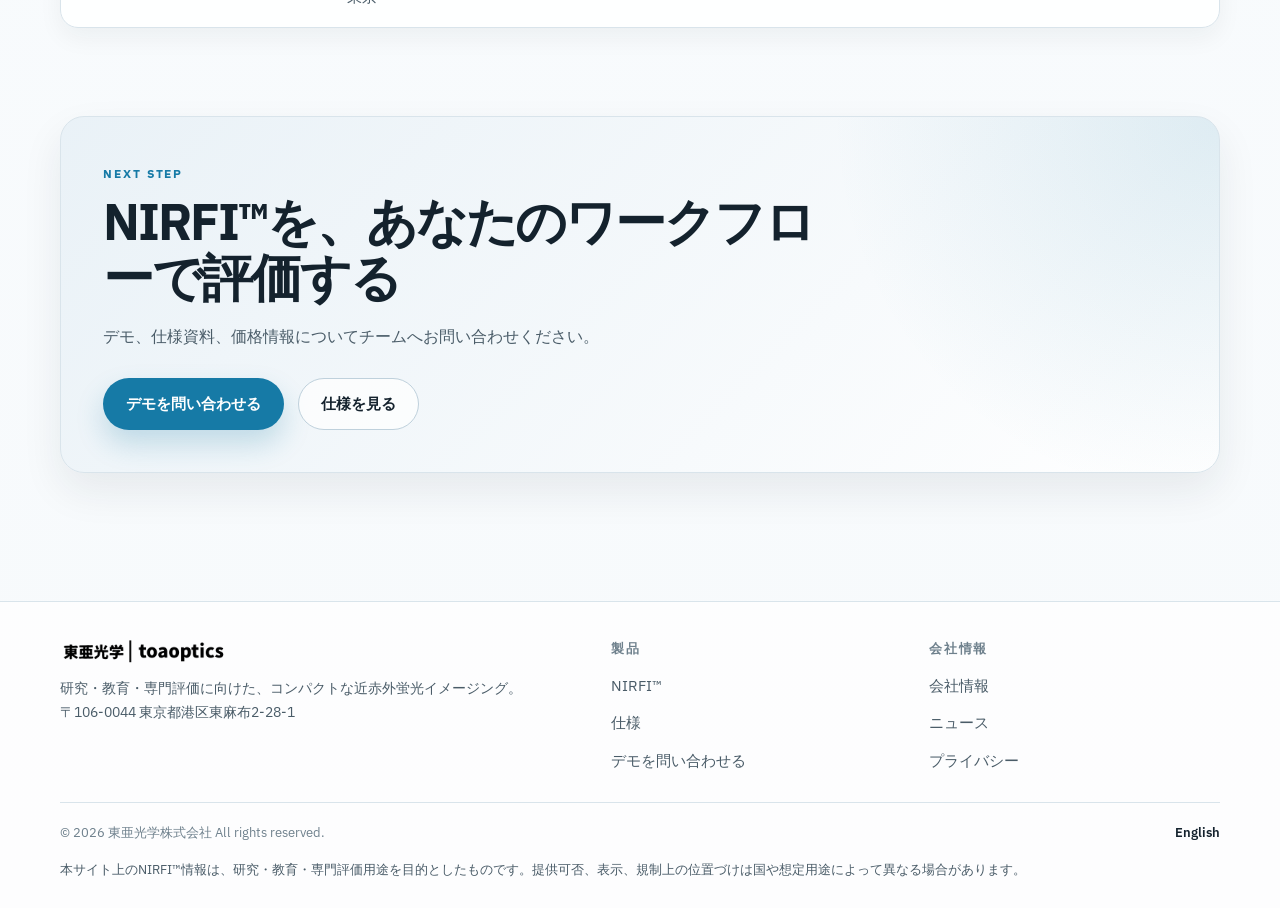
==== commit 4e6b448c: "Update NIRFI™ product page: Revise title and description, enhance SEO metadata, and improve content " ====
--- a/jp/index.html
+++ b/jp/index.html
@@ -3,121 +3,141 @@
 <head>
   <meta charset="UTF-8" />
   <meta name="viewport" content="width=device-width, initial-scale=1.0" />
-  <title>東亜光学 | 研究・教育・専門評価向け 近赤外蛍光イメージング</title>
-  <meta name="description" content="東亜光学は、研究・教育・専門評価向けのコンパクトな近赤外蛍光イメージングを開発しています。NIRFI™の概要とデモ依頼はこちら。" />
+  <title>東亜光学 | PCに直接つながる、小型NIR蛍光イメージング。</title>
+  <meta name="description" content="NIRFI™は、研究・教育・専門評価ワークフロー向けの手のひらサイズの近赤外蛍光観察デバイスです。" />
   <link rel="canonical" href="https://toaoptics.com/jp/" />
   <link rel="alternate" hreflang="ja" href="https://toaoptics.com/jp/" />
   <link rel="alternate" hreflang="en" href="https://toaoptics.com/" />
   <link rel="alternate" hreflang="x-default" href="https://toaoptics.com/" />
   <link rel="stylesheet" href="../css/style.css" />
   <link rel="icon" type="image/png" href="../images/favicon.png" />
+  <script type="application/ld+json">
+    {
+      "@context": "https://schema.org",
+      "@type": "Organization",
+      "name": "Toa Optics Co., Ltd.",
+      "alternateName": "東亜光学株式会社",
+      "url": "https://toaoptics.com/",
+      "logo": "https://toaoptics.com/images/logo.png",
+      "address": {
+        "@type": "PostalAddress",
+        "streetAddress": "2-28-1, Higashi-Azabu, Minato",
+        "addressLocality": "Tokyo",
+        "postalCode": "106-0044",
+        "addressCountry": "JP"
+      }
+    }
+  </script>
 </head>
 <body>
 <a class="skip-link" href="#main">本文へ移動</a>
 
-<nav class="nav">
+<nav class="nav" aria-label="主ナビゲーション">
   <div class="nav-inner">
-    <a href="index.html" class="nav-logo" aria-label="東亜光学 ホーム">
-      <img src="../images/logo.png" alt="東亜光学" />
+    <a class="nav-logo" href="index.html" aria-label="東亜光学 ホーム">
+      <img src="../images/logo.png" width="488" height="72" alt="東亜光学" />
     </a>
     <ul class="nav-links">
-      <li><a href="index.html">ホーム</a></li>
       <li><a href="nirfi.html">NIRFI™</a></li>
       <li><a href="about.html">会社情報</a></li>
       <li><a href="news.html">ニュース</a></li>
-      <li><a href="contact.html">お問い合わせ</a></li>
     </ul>
-    <a href="contact.html" class="btn btn-primary nav-cta">デモを依頼する</a>
+    <a class="btn btn-primary nav-cta" href="contact.html">デモを問い合わせる</a>
     <button class="hamburger" type="button" aria-expanded="false" aria-controls="mobile-menu" aria-label="メニューを開く">
       <span></span><span></span><span></span>
     </button>
   </div>
 </nav>
 
-<div class="mobile-menu" id="mobile-menu">
-  <a href="index.html">ホーム</a>
-  <a href="nirfi.html">NIRFI™</a>
-  <a href="about.html">会社情報</a>
-  <a href="news.html">ニュース</a>
-  <a href="contact.html">お問い合わせ</a>
-  <a href="contact.html" class="btn btn-primary">デモを依頼する</a>
+<div class="mobile-menu" id="mobile-menu" hidden aria-hidden="true">
+  <div class="mobile-menu-inner">
+    <a href="index.html">ホーム</a>
+    <a href="nirfi.html">NIRFI™</a>
+    <a href="about.html">会社情報</a>
+    <a href="news.html">ニュース</a>
+    <a class="btn btn-primary" href="contact.html">デモを問い合わせる</a>
+  </div>
 </div>
 
 <main id="main">
   <section class="hero">
     <div class="container">
-      <div class="hero-inner">
-        <div class="hero-content">
-          <div class="hero-label">近赤外蛍光イメージング</div>
-          <h1 class="hero-title">研究・教育・専門評価に向けた、持ち運びしやすいNIR蛍光イメージング。</h1>
-          <p class="hero-sub">NIRFI™ は、近赤外蛍光をリアルタイムで観察し、ホストPCへ直接保存できるコンパクトなイメージングシステムです。数秒で製品の役割が伝わるよう、ホームでは要点だけに絞って紹介します。</p>
-          <div class="hero-points">
-            <span>約0.5 kg</span>
-            <span>USBバスパワー</span>
-            <span>PCへ直接保存</span>
-            <span>三脚対応</span>
-          </div>
-          <div class="hero-buttons">
-            <a href="contact.html" class="btn btn-primary">デモを依頼する</a>
-            <a href="nirfi.html#specs" class="btn btn-outline">仕様を見る</a>
-          </div>
-        </div>
-        <div class="hero-card">
-          <img src="../images/nirfi-hero.jpeg" alt="手のひらでNIRFI本体を持ち、小型性を示す写真" loading="eager" />
-          <div class="hero-card-caption">
+      <div class="hero-grid">
+        <div class="hero-copy">
+          <div class="section-label">近赤外蛍光イメージング</div>
+          <h1>PCに直接つながる、小型NIR蛍光イメージング。</h1>
+          <p>NIRFI™は、研究・教育・専門評価ワークフロー向けの手のひらサイズの近赤外蛍光観察デバイスです。USB接続により、リアルタイム観察とPCへの直接保存をシンプルに行えます。</p>
+          <ul class="chip-list" aria-label="主な製品情報">
+            <li>約0.5 kg</li>
+            <li>USBバスパワー</li>
+            <li>PCへ直接保存</li>
+            <li>三脚対応</li>
+          </ul>
+          <div class="hero-actions">
+            <a class="btn btn-primary" href="contact.html">デモを問い合わせる</a>
+            <a class="btn btn-secondary" href="nirfi.html#specs">仕様を見る</a>
+          </div>
+        </div>
+        <figure class="media-card">
+          <img src="../images/nirfi-product-1.jpeg" width="2560" height="1707" alt="ホストPCの横に設置されたNIRFIのコンパクトなセットアップ" />
+          <figcaption>
             <strong>NIRFI™</strong>
-            <span>研究・教育・専門評価に向けて、設置負荷を抑えながらPCベースの観察と記録を行える構成です。</span>
-          </div>
-        </div>
+            小型構成で、PCベースの観察と記録を始めやすい設計です。
+          </figcaption>
+        </figure>
       </div>
     </div>
   </section>
 
   <section class="section">
     <div class="container">
-      <div class="section-intro">
-        <div class="section-label">信頼の根拠</div>
-        <h2 class="section-title">既存サイトにある事実だけで、信頼形成を整理しました。</h2>
-        <p class="section-sub">採択実績と展示会出展の情報を、誇張せず短くまとめています。</p>
-      </div>
-      <div class="trust-strip">
-        <div class="trust-item">
-          <strong>MINATOディープテックスタートアッププログラム 2025</strong>
-          <p>2025年7月に採択。</p>
-        </div>
-        <div class="trust-item">
-          <strong>MEDICA 2025</strong>
-          <p>ドイツ・デュッセルドルフで NIRFI™ を出展。</p>
-        </div>
-        <div class="trust-item">
-          <strong>Laser World of Photonics 2025</strong>
-          <p>ドイツ・ミュンヘンで製品を紹介。</p>
-        </div>
-      </div>
-    </div>
-  </section>
-
-  <section class="section section--gray">
-    <div class="container">
-      <div class="section-intro">
-        <div class="section-label">選ばれる理由</div>
-        <h2 class="section-title">抽象語ではなく、導入時の価値が伝わる構成へ。</h2>
-      </div>
-      <div class="value-grid">
-        <article class="value-card">
-          <div class="value-index">01</div>
-          <h3>既存スペースに置きやすい</h3>
-          <p>小型サイズとUSB接続により、大掛かりな構成を前提としない評価や検討に向いています。</p>
-        </article>
-        <article class="value-card">
-          <div class="value-index">02</div>
-          <h3>観察と保存がPC上でつながる</h3>
-          <p>画像はホストPCへ直接保存されるため、確認、整理、共有の流れをまとめやすくなります。</p>
-        </article>
-        <article class="value-card">
-          <div class="value-index">03</div>
-          <h3>移動やデモにも対応しやすい</h3>
-          <p>重量と三脚対応を活かして、ベンチ間の移動やデモ用途にも扱いやすい構成です。</p>
+      <div class="section-header section-header--stack">
+        <div>
+          <div class="section-label">NIRFIが選ばれる理由</div>
+          <h2 class="section-title">評価の入口をわかりやすく整理。</h2>
+          <p class="section-copy">トップページは、製品の価値が最短で伝わるように1セクション1メッセージへ絞っています。</p>
+        </div>
+      </div>
+      <div class="benefit-grid">
+        <article class="benefit-card">
+          <h3>シンプルなセットアップ</h3>
+          <p>USB接続とホストPC表示により、評価用セットアップをすっきり保てます。</p>
+        </article>
+        <article class="benefit-card">
+          <h3>持ち運びしやすい構成</h3>
+          <p>ベンチトップ評価やデモの場でも扱いやすいサイズ感です。</p>
+        </article>
+        <article class="benefit-card">
+          <h3>そのまま記録に使える</h3>
+          <p>画像をPCへ直接保存し、確認や報告に活用できます。</p>
+        </article>
+      </div>
+    </div>
+  </section>
+
+  <section class="section section--muted">
+    <div class="container">
+      <div class="section-header section-header--stack">
+        <div>
+          <div class="section-label">使い方</div>
+          <h2 class="section-title">使い方は3ステップです。</h2>
+        </div>
+      </div>
+      <div class="step-grid">
+        <article class="step-card">
+          <div class="step-number">1</div>
+          <h3>接続する</h3>
+          <p>付属のUSBケーブルでホストPCに接続します。</p>
+        </article>
+        <article class="step-card">
+          <div class="step-number">2</div>
+          <h3>位置を決める</h3>
+          <p>手持ち、または三脚を使って観察位置を調整します。</p>
+        </article>
+        <article class="step-card">
+          <div class="step-number">3</div>
+          <h3>観察して保存する</h3>
+          <p>近赤外蛍光をリアルタイムで観察し、画像をPCへ直接保存します。</p>
         </article>
       </div>
     </div>
@@ -125,56 +145,50 @@
 
   <section class="section">
     <div class="container">
-      <div class="section-intro">
-        <div class="section-label">主な用途</div>
-        <h2 class="section-title">誰が、どんな場面で使う製品かを短く整理。</h2>
-      </div>
-      <div class="use-case-grid">
-        <article class="use-case-card">
-          <h3>研究用途</h3>
-          <p>近赤外蛍光の観察、画像取得、比較検討を含む研究ワークフローに。</p>
-        </article>
-        <article class="use-case-card">
-          <h3>教育・トレーニング</h3>
-          <p>蛍光観察の説明、実習、デモンストレーションに。</p>
-        </article>
-        <article class="use-case-card">
-          <h3>専門評価</h3>
-          <p>技術評価、導入前検討、調達初期のすり合わせに。</p>
-        </article>
-      </div>
-    </div>
-  </section>
-
-  <section class="section section--gray">
-    <div class="container">
-      <div class="split-panel">
-        <div class="section-intro" style="margin-bottom:0;">
+      <div class="app-panel">
+        <div>
+          <div class="section-label">Applications</div>
+          <h2 class="section-title">主な用途をコンパクトに表示。</h2>
+          <p class="section-copy">用途の一覧は簡潔に保ち、詳細な説明は製品ページへ集約しています。</p>
+        </div>
+        <ul class="app-list" aria-label="代表的な用途">
+          <li>研究イメージング</li>
+          <li>前臨床ワークフロー</li>
+          <li>教育・トレーニング</li>
+          <li>技術評価</li>
+          <li>ドキュメンテーション</li>
+          <li>デモンストレーション</li>
+        </ul>
+      </div>
+    </div>
+  </section>
+
+  <section class="section section--muted">
+    <div class="container">
+      <div class="snapshot-layout">
+        <div class="snapshot-copy">
           <div class="section-label">仕様サマリー</div>
-          <h2 class="section-title">意思決定に必要な情報だけをホームに残しました。</h2>
-          <p class="section-sub">より詳しい説明、ギャラリー、FAQ、仕様表は NIRFI™ 詳細ページに集約しています。</p>
-          <div class="hero-buttons" style="margin-top:28px;">
-            <a href="nirfi.html" class="btn btn-outline">製品詳細を見る</a>
-          </div>
+          <h2 class="section-title">最初の判断に必要な情報だけを表示。</h2>
+          <p>トップページでは未確定情報を増やさず、評価に必要な基本仕様だけを短く示します。</p>
+          <div class="hero-actions">
+            <a class="btn btn-secondary" href="nirfi.html#specs">仕様を見る</a>
+          </div>
+          <p class="note-inline">本サイト上のNIRFI™情報は、研究・教育・専門評価用途を目的としたものです。提供可否、表示、規制上の位置づけは国や想定用途によって異なる場合があります。地域と予定用途に応じた最新情報はお問い合わせください。</p>
         </div>
         <div class="snapshot-grid">
           <article class="snapshot-card">
-            <h3>本体重量</h3>
-            <p>約0.5 kg</p>
-          </article>
-          <article class="snapshot-card">
-            <h3>ケース込み重量</h3>
-            <p>約1.5 kg</p>
-          </article>
-          <article class="snapshot-card">
-            <h3>接続</h3>
-            <p>USB接続</p>
+            <h3>重量</h3>
+            <p>本体約0.5 kg</p>
           </article>
           <article class="snapshot-card">
             <h3>電源</h3>
             <p>USBバスパワー</p>
           </article>
           <article class="snapshot-card">
+            <h3>接続</h3>
+            <p>USB</p>
+          </article>
+          <article class="snapshot-card">
             <h3>保存</h3>
             <p>ホストPCへ直接保存</p>
           </article>
@@ -189,10 +203,39 @@
 
   <section class="section">
     <div class="container">
-      <div class="notice-card">
-        <div class="section-label">重要事項</div>
-        <h2 class="section-title">本サイトの情報は、研究・教育・専門評価向けに案内しています。</h2>
-        <p class="section-sub">提供可否、表示、規制上の位置づけは国や想定用途によって異なる場合があります。地域と予定用途を添えてお問い合わせください。</p>
+      <div class="section-header">
+        <div>
+          <div class="section-label">最近の活動</div>
+          <h2 class="section-title">最近の活動</h2>
+          <p class="section-copy">採択や展示会出展を、事実ベースの短い一覧にまとめています。</p>
+        </div>
+        <a class="section-link" href="news.html">すべてのニュースを見る</a>
+      </div>
+      <div class="activity-list">
+        <article class="activity-item">
+          <div class="activity-date">2025年8月6日</div>
+          <div class="activity-tag">展示会</div>
+          <div class="activity-copy">
+            <strong>MEDICA 2025</strong>
+            <p>ドイツ・デュッセルドルフ</p>
+          </div>
+        </article>
+        <article class="activity-item">
+          <div class="activity-date">2025年7月17日</div>
+          <div class="activity-tag">イベント</div>
+          <div class="activity-copy">
+            <strong>医療機器ビジネス交流会</strong>
+            <p>大阪</p>
+          </div>
+        </article>
+        <article class="activity-item">
+          <div class="activity-date">2025年7月1日</div>
+          <div class="activity-tag">採択</div>
+          <div class="activity-copy">
+            <strong>MINATOディープテックスタートアッププログラム 2025</strong>
+            <p>東京</p>
+          </div>
+        </article>
       </div>
     </div>
   </section>
@@ -200,12 +243,12 @@
   <section class="section cta-banner">
     <div class="container">
       <div class="cta-panel">
-        <div class="section-label">次のステップ</div>
-        <h2 class="section-title">評価を始めるなら、まずはデモ依頼から。</h2>
-        <p class="section-sub">デモ、仕様確認、調達前相談まで、ひとつのお問い合わせ導線に整理しました。</p>
-        <div class="cta-buttons">
-          <a href="contact.html" class="btn btn-primary">デモを依頼する</a>
-          <a href="about.html" class="btn btn-outline">会社情報を見る</a>
+        <div class="section-label">Next Step</div>
+        <h2 class="section-title">NIRFI™を、あなたのワークフローで評価する</h2>
+        <p class="section-copy">デモ、仕様資料、価格情報についてチームへお問い合わせください。</p>
+        <div class="cta-actions">
+          <a class="btn btn-primary" href="contact.html">デモを問い合わせる</a>
+          <a class="btn btn-secondary" href="nirfi.html#specs">仕様を見る</a>
         </div>
       </div>
     </div>
@@ -216,8 +259,8 @@
   <div class="container">
     <div class="footer-inner">
       <div class="footer-brand">
-        <img src="../images/logo.png" alt="東亜光学" />
-        <p>研究・教育・専門評価向けの、コンパクトな近赤外蛍光イメージング。</p>
+        <img src="../images/logo.png" width="488" height="72" alt="東亜光学" />
+        <p>研究・教育・専門評価に向けた、コンパクトな近赤外蛍光イメージング。</p>
         <p class="footer-address">〒106-0044 東京都港区東麻布2-28-1</p>
       </div>
       <div>
@@ -225,7 +268,7 @@
         <ul class="footer-links">
           <li><a href="nirfi.html">NIRFI™</a></li>
           <li><a href="nirfi.html#specs">仕様</a></li>
-          <li><a href="contact.html">デモ依頼</a></li>
+          <li><a href="contact.html">デモを問い合わせる</a></li>
         </ul>
       </div>
       <div>
@@ -233,7 +276,7 @@
         <ul class="footer-links">
           <li><a href="about.html">会社情報</a></li>
           <li><a href="news.html">ニュース</a></li>
-          <li><a href="contact.html">お問い合わせ</a></li>
+          <li><a href="privacy.html">プライバシー</a></li>
         </ul>
       </div>
     </div>
@@ -241,7 +284,7 @@
       <span>© 2026 東亜光学株式会社 All rights reserved.</span>
       <a class="footer-language" href="../index.html">English</a>
     </div>
-    <p class="footer-disclaimer">本サイト上の NIRFI™ 情報は、研究・教育・専門用途を目的としたものです。提供可否、表示、規制上の位置づけは国や想定用途によって異なる場合があります。</p>
+    <p class="footer-disclaimer">本サイト上のNIRFI™情報は、研究・教育・専門評価用途を目的としたものです。提供可否、表示、規制上の位置づけは国や想定用途によって異なる場合があります。</p>
   </div>
 </footer>
 
--- a/css/style.css
+++ b/css/style.css
@@ -1,2006 +1,1044 @@
-/* ========================================
-   NIRFI - Toa Optics | Global Styles
-   ======================================== */
-
-@import url('https://fonts.googleapis.com/css2?family=IBM+Plex+Sans:wght@300;400;500;600;700&display=swap');
+@import url('https://fonts.googleapis.com/css2?family=IBM+Plex+Sans:wght@400;500;600;700&display=swap');
 
 :root {
-  --navy:    #E8E8E8;
-  --navy-2:  #D0D0D0;
-  --cyan:    #d30027;
-  --cyan-2:  #CC1939;
-  --white:   #FFFFFF;
-  --gray-1:  #F6F6F6;
-  --gray-2:  #E8E8E8;
-  --gray-3:  #9A9A9A;
-  --gray-4:  #555555;
-  --text:    #2C2C2C;
-  --dark:    #1A1A1A;
-  --radius:  8px;
-  --shadow:  0 4px 24px rgba(0,0,0,0.08);
-  --shadow-lg: 0 12px 48px rgba(0,0,0,0.15);
-  --transition: 0.3s cubic-bezier(0.4,0,0.2,1);
-}
-
-*, *::before, *::after { box-sizing: border-box; margin: 0; padding: 0; }
-
-html { scroll-behavior: smooth; font-size: 16px; }
+  --bg: #f7fafc;
+  --surface: #ffffff;
+  --surface-muted: #f1f6fa;
+  --surface-strong: #e7f0f6;
+  --text: #14222d;
+  --text-soft: #4a5c68;
+  --text-subtle: #6f818d;
+  --accent: #167aa6;
+  --accent-strong: #0f5d80;
+  --border: #d9e4eb;
+  --border-strong: #bfd1dc;
+  --shadow: 0 18px 40px rgba(20, 34, 45, 0.08);
+  --shadow-soft: 0 10px 24px rgba(20, 34, 45, 0.05);
+  --radius-lg: 24px;
+  --radius-md: 18px;
+  --radius-sm: 12px;
+  --max-width: 1160px;
+  --transition: 180ms ease;
+}
+
+*,
+*::before,
+*::after {
+  box-sizing: border-box;
+}
+
+html {
+  font-size: 16px;
+  scroll-behavior: smooth;
+  scroll-padding-top: 92px;
+}
 
 body {
-  font-family: 'Inter', sans-serif;
-  color: var(--text);
-  background: var(--white);
+  margin: 0;
+  font-family: "IBM Plex Sans", "Hiragino Sans", "Yu Gothic", "YuGothic", sans-serif;
+  color: var(--text);
+  background:
+    radial-gradient(circle at top right, rgba(22, 122, 166, 0.08), transparent 28%),
+    linear-gradient(180deg, #fbfdff 0%, var(--bg) 100%);
   line-height: 1.7;
   -webkit-font-smoothing: antialiased;
 }
 
-img { max-width: 100%; height: auto; display: block; }
-a  { color: inherit; text-decoration: none; }
-ul { list-style: none; }
-
-/* ── Container ── */
+body.menu-open {
+  overflow: hidden;
+}
+
+img {
+  display: block;
+  max-width: 100%;
+  height: auto;
+}
+
+a {
+  color: inherit;
+  text-decoration: none;
+}
+
+button,
+input,
+select,
+textarea {
+  font: inherit;
+}
+
+main {
+  display: block;
+}
+
+ul {
+  margin: 0;
+  padding: 0;
+  list-style: none;
+}
+
+.skip-link {
+  position: absolute;
+  left: 16px;
+  top: -64px;
+  z-index: 2000;
+  padding: 12px 16px;
+  border-radius: 999px;
+  background: var(--text);
+  color: var(--surface);
+  transition: top var(--transition);
+}
+
+.skip-link:focus {
+  top: 16px;
+}
+
 .container {
-  max-width: 1140px;
+  width: min(var(--max-width), calc(100% - 48px));
   margin: 0 auto;
-  padding: 0 24px;
-}
-
-/* ── Section spacing ── */
-.section { padding: 96px 0; }
-.section--dark { background: var(--navy); color: var(--text); }
-.section--gray { background: var(--gray-1); }
+}
+
+.section {
+  padding: 88px 0;
+}
+
+.section--muted {
+  background: linear-gradient(180deg, rgba(231, 240, 246, 0.58), rgba(255, 255, 255, 0.82));
+}
 
 .section-label {
+  display: inline-flex;
+  align-items: center;
+  gap: 8px;
+  margin-bottom: 14px;
   font-size: 0.75rem;
   font-weight: 700;
-  letter-spacing: 0.15em;
+  line-height: 1;
+  letter-spacing: 0.16em;
   text-transform: uppercase;
-  color: var(--cyan);
-  margin-bottom: 12px;
-}
-.eyebrow {
-  font-size: 0.75rem;
-  font-weight: 700;
-  letter-spacing: 0.15em;
-  text-transform: uppercase;
-  color: var(--cyan);
-  margin-bottom: 12px;
+  color: var(--accent);
 }
 
 .section-title {
-  font-size: clamp(1.75rem, 4vw, 2.75rem);
-  font-weight: 800;
-  line-height: 1.2;
-  color: var(--dark);
-  margin-bottom: 20px;
-}
-.section--dark .section-title { color: var(--dark); }
-
-.section-sub {
-  font-size: 1.05rem;
-  color: var(--gray-4);
-  max-width: 560px;
-  line-height: 1.8;
-}
-.section--dark .section-sub { color: var(--gray-4); }
-
-/* ── Buttons ── */
+  margin: 0 0 18px;
+  font-size: clamp(2rem, 4vw, 3.25rem);
+  line-height: 1.08;
+  letter-spacing: -0.04em;
+}
+
+.section-copy,
+.page-hero p,
+.hero-copy p,
+.detail-copy p,
+.snapshot-copy p,
+.contact-copy p,
+.about-copy p,
+.privacy-card p {
+  margin: 0;
+  max-width: 720px;
+  color: var(--text-soft);
+  font-size: 1rem;
+}
+
+.section-header {
+  display: flex;
+  justify-content: space-between;
+  align-items: end;
+  gap: 24px;
+  margin-bottom: 34px;
+}
+
+.section-header--stack {
+  flex-direction: column;
+  align-items: start;
+}
+
+.section-link {
+  font-size: 0.94rem;
+  font-weight: 600;
+  color: var(--accent-strong);
+}
+
+.section-link:hover {
+  color: var(--accent);
+}
+
 .btn {
   display: inline-flex;
   align-items: center;
-  gap: 8px;
-  padding: 14px 32px;
-  border-radius: var(--radius);
+  justify-content: center;
+  min-height: 48px;
+  padding: 12px 22px;
+  border: 1px solid transparent;
+  border-radius: 999px;
   font-size: 0.95rem;
   font-weight: 600;
+  transition:
+    transform var(--transition),
+    background-color var(--transition),
+    border-color var(--transition),
+    color var(--transition),
+    box-shadow var(--transition);
   cursor: pointer;
-  transition: all var(--transition);
-  border: 2px solid transparent;
-  white-space: nowrap;
-}
+}
+
 .btn-primary {
-  background: var(--cyan);
-  color: var(--white);
-}
+  background: var(--accent);
+  color: var(--surface);
+  box-shadow: 0 14px 28px rgba(22, 122, 166, 0.22);
+}
+
 .btn-primary:hover {
-  background: var(--cyan-2);
-  transform: translateY(-2px);
-  box-shadow: 0 8px 24px rgba(211,0,39,0.30);
-}
-.btn-outline {
-  background: transparent;
-  border-color: var(--dark);
-  color: var(--dark);
-}
-.btn-outline:hover {
-  background: var(--dark);
-  color: var(--white);
-  transform: translateY(-2px);
-}
-.btn-outline-navy {
-  background: transparent;
-  border-color: var(--dark);
-  color: var(--dark);
-}
-.btn-outline-navy:hover {
-  background: var(--dark);
-  color: var(--white);
-  transform: translateY(-2px);
-}
-
-/* ── Nav ── */
+  background: var(--accent-strong);
+  transform: translateY(-1px);
+}
+
+.btn-secondary {
+  border-color: var(--border-strong);
+  background: rgba(255, 255, 255, 0.72);
+  color: var(--text);
+}
+
+.btn-secondary:hover {
+  border-color: var(--accent);
+  color: var(--accent-strong);
+  transform: translateY(-1px);
+}
+
 .nav {
-  position: fixed;
-  top: 0; left: 0; right: 0;
+  position: sticky;
+  top: 0;
   z-index: 1000;
-  padding: 0 24px;
-  height: 72px;
-  display: flex;
+  border-bottom: 1px solid rgba(191, 209, 220, 0.75);
+  background: rgba(247, 250, 252, 0.86);
+  backdrop-filter: blur(16px);
+}
+
+.nav.scrolled {
+  box-shadow: 0 10px 28px rgba(20, 34, 45, 0.07);
+}
+
+.nav-inner {
+  width: min(var(--max-width), calc(100% - 48px));
+  margin: 0 auto;
+  min-height: 80px;
+  display: grid;
+  grid-template-columns: auto 1fr auto auto;
   align-items: center;
-  background: rgba(255,255,255,0.92);
-  backdrop-filter: blur(12px);
-  -webkit-backdrop-filter: blur(12px);
-  border-bottom: 1px solid var(--gray-2);
-  transition: all var(--transition);
-}
-.nav.scrolled {
-  height: 64px;
-  background: rgba(255,255,255,0.98);
-  box-shadow: 0 2px 20px rgba(0,0,0,0.08);
-}
-.nav-inner {
-  max-width: 1140px;
-  width: 100%;
-  margin: 0 auto;
-  display: flex;
-  align-items: center;
-  justify-content: space-between;
-}
-.nav-logo {
-  display: flex;
-  align-items: center;
-  gap: 10px;
-}
-.nav-logo img { height: 28px; width: auto; display: block; }
-.nav-logo-text { display: none; }
+  gap: 28px;
+}
+
+.nav-logo img {
+  width: auto;
+  height: 28px;
+}
+
 .nav-links {
   display: flex;
-  align-items: center;
-  gap: 36px;
-}
+  justify-content: center;
+  gap: 28px;
+}
+
 .nav-links a {
-  font-size: 0.9rem;
+  position: relative;
+  padding: 6px 0;
+  font-size: 0.95rem;
   font-weight: 500;
-  color: var(--gray-4);
-  letter-spacing: 0.02em;
-  transition: color var(--transition);
-  position: relative;
-  padding-bottom: 2px;
-}
+  color: var(--text-soft);
+}
+
 .nav-links a::after {
-  content: '';
+  content: "";
   position: absolute;
-  bottom: -2px; left: 0;
-  width: 0; height: 2px;
-  background: var(--cyan);
-  transition: width var(--transition);
-}
+  left: 0;
+  bottom: 0;
+  width: 100%;
+  height: 2px;
+  background: var(--accent);
+  transform: scaleX(0);
+  transform-origin: center;
+  transition: transform var(--transition);
+}
+
 .nav-links a:hover,
-.nav-links a.active { color: var(--dark); }
+.nav-links a.active {
+  color: var(--text);
+}
+
 .nav-links a:hover::after,
-.nav-links a.active::after { width: 100%; }
-.nav-cta { margin-left: 8px; }
+.nav-links a.active::after {
+  transform: scaleX(1);
+}
 
 .hamburger {
   display: none;
-  flex-direction: column;
-  gap: 5px;
-  cursor: pointer;
-  padding: 4px;
-}
+  align-items: center;
+  justify-content: center;
+  width: 44px;
+  height: 44px;
+  padding: 0;
+  border: 1px solid var(--border);
+  border-radius: 999px;
+  background: rgba(255, 255, 255, 0.78);
+}
+
 .hamburger span {
   display: block;
-  width: 24px; height: 2px;
-  background: var(--dark);
-  border-radius: 2px;
-  transition: all var(--transition);
+  width: 18px;
+  height: 2px;
+  background: var(--text);
+  border-radius: 999px;
+  transition: transform var(--transition), opacity var(--transition);
+}
+
+.hamburger span + span {
+  margin-top: 4px;
+}
+
+.mobile-menu[hidden] {
+  display: none;
 }
 
 .mobile-menu {
-  display: none;
-  position: fixed;
-  top: 72px; left: 0; right: 0;
-  background: var(--white);
-  padding: 24px;
-  z-index: 999;
-  border-top: 1px solid var(--gray-2);
-  flex-direction: column;
-  gap: 20px;
-  box-shadow: 0 8px 24px rgba(0,0,0,0.08);
-}
-.mobile-menu.open { display: flex; }
+  border-bottom: 1px solid var(--border);
+  background: rgba(255, 255, 255, 0.98);
+}
+
+.mobile-menu-inner {
+  width: min(var(--max-width), calc(100% - 48px));
+  margin: 0 auto;
+  padding: 20px 0 24px;
+  display: grid;
+  gap: 12px;
+}
+
 .mobile-menu a {
+  padding: 10px 0;
   font-size: 1rem;
   font-weight: 500;
-  color: var(--gray-4);
-  padding: 8px 0;
-  border-bottom: 1px solid var(--gray-2);
-}
-.mobile-menu a:last-child { border-bottom: none; }
-
-/* ── Hero ── */
-.hero {
-  min-height: 100vh;
-  background: linear-gradient(135deg, var(--navy) 0%, var(--navy-2) 60%, #C8C8C8 100%);
-  display: flex;
-  align-items: center;
-  position: relative;
-  overflow: hidden;
-  padding-top: 72px;
-}
-.hero::before {
-  content: '';
-  position: absolute;
-  top: -20%; right: -10%;
-  width: 600px; height: 600px;
-  background: radial-gradient(circle, rgba(211,0,39,0.08) 0%, transparent 70%);
-  border-radius: 50%;
-}
-.hero::after {
-  content: '';
-  position: absolute;
-  bottom: -10%; left: -5%;
-  width: 400px; height: 400px;
-  background: radial-gradient(circle, rgba(211,0,39,0.05) 0%, transparent 70%);
-  border-radius: 50%;
-}
-.hero-inner {
-  display: grid;
-  grid-template-columns: 1fr 1fr;
-  gap: 64px;
-  align-items: center;
-  position: relative;
-  z-index: 1;
-}
-.hero-label {
-  font-size: 0.75rem;
-  font-weight: 700;
-  letter-spacing: 0.2em;
-  text-transform: uppercase;
-  color: var(--cyan);
-  margin-bottom: 16px;
-}
-.hero-title {
-  font-size: clamp(2.5rem, 5vw, 3.75rem);
-  font-weight: 800;
-  color: var(--dark);
-  line-height: 1.1;
-  margin-bottom: 24px;
-}
-.hero-title span { color: var(--cyan); }
-.hero-sub {
-  font-size: 1.1rem;
-  color: var(--gray-4);
-  line-height: 1.8;
-  margin-bottom: 40px;
-  max-width: 480px;
-}
-.hero-points {
-  display: flex;
-  flex-wrap: wrap;
-  gap: 12px;
-  margin: 0 0 32px;
-}
-.hero-points span {
-  display: inline-flex;
-  align-items: center;
-  padding: 8px 14px;
-  border-radius: 999px;
-  background: rgba(255,255,255,0.68);
-  border: 1px solid rgba(0,0,0,0.08);
-  color: var(--dark);
-  font-size: 0.82rem;
-  font-weight: 600;
-}
-.hero-buttons { display: flex; gap: 16px; flex-wrap: wrap; }
-.hero-image {
-  display: flex;
-  justify-content: center;
-  align-items: center;
-}
-.hero-image img {
-  width: 100%;
-  max-width: 520px;
-  border-radius: 16px;
-  box-shadow: var(--shadow-lg);
-  object-fit: cover;
-}
-.hero-image-placeholder {
-  width: 100%;
-  max-width: 520px;
-  aspect-ratio: 4/3;
-  background: rgba(0,0,0,0.04);
-  border: 1px solid var(--gray-2);
-  border-radius: 16px;
-  display: flex;
-  align-items: center;
-  justify-content: center;
-  color: var(--gray-3);
-  font-size: 0.9rem;
-}
-.hero-scroll {
-  position: absolute;
-  bottom: 32px;
-  left: 50%;
-  transform: translateX(-50%);
-  display: flex;
-  flex-direction: column;
-  align-items: center;
-  gap: 8px;
-  color: var(--gray-3);
-  font-size: 0.75rem;
-  letter-spacing: 0.1em;
-  animation: bounce 2s infinite;
-}
-.hero-scroll svg { width: 20px; height: 20px; }
-
-@keyframes bounce {
-  0%, 100% { transform: translateX(-50%) translateY(0); }
-  50% { transform: translateX(-50%) translateY(8px); }
-}
-
-/* ── Features Grid ── */
-.features-grid {
-  display: grid;
-  grid-template-columns: repeat(4, 1fr);
-  gap: 28px;
-  margin-top: 56px;
-}
-.feature-card {
-  background: var(--white);
-  border: 1px solid var(--gray-2);
-  border-radius: 12px;
-  padding: 32px 24px;
-  text-align: center;
-  transition: all var(--transition);
-}
-.feature-card:hover {
-  transform: translateY(-6px);
-  box-shadow: var(--shadow-lg);
-  border-color: var(--cyan);
-}
-.feature-icon {
-  width: 56px; height: 56px;
-  margin: 0 auto 20px;
-  background: rgba(211,0,39,0.07);
-  border-radius: 50%;
-  display: flex;
-  align-items: center;
-  justify-content: center;
-}
-.feature-icon svg { width: 26px; height: 26px; color: var(--cyan); }
-.feature-title {
-  font-size: 1rem;
-  font-weight: 700;
-  color: var(--dark);
-  margin-bottom: 10px;
-}
-.feature-desc {
-  font-size: 0.88rem;
-  color: var(--gray-4);
-  line-height: 1.7;
-}
-
-/* ── Product Spotlight (Home) ── */
-.spotlight-inner {
-  display: grid;
-  grid-template-columns: 1fr 1fr;
-  gap: 72px;
-  align-items: center;
-}
-.spotlight-inner--evidence {
-  align-items: start;
-}
-.spotlight-images {
-  display: grid;
-  grid-template-columns: 1fr 1fr;
-  gap: 12px;
-}
-.spotlight-images--single {
-  grid-template-columns: 1fr;
-}
-.spotlight-images img {
-  border-radius: 10px;
-  object-fit: cover;
-  width: 100%;
-  aspect-ratio: 1;
-}
-.spotlight-images img:first-child {
-  grid-column: span 2;
-  aspect-ratio: 16/9;
-}
-.spotlight-images--single img:first-child {
-  grid-column: span 1;
-  aspect-ratio: 16/10;
-}
-.spotlight-text .section-sub { margin-bottom: 32px; }
-.evidence-grid {
-  display: grid;
-  grid-template-columns: repeat(2, minmax(0, 1fr));
-  gap: 12px;
-}
-.evidence-item {
-  background: var(--white);
-  border: 1px solid var(--gray-2);
-  border-radius: 12px;
-  padding: 16px 18px;
-  box-shadow: 0 10px 24px rgba(12, 24, 44, 0.04);
-}
-.evidence-item span {
-  display: block;
-  font-size: 0.92rem;
-  font-weight: 700;
-  color: var(--dark);
-  line-height: 1.5;
-}
-.specs-mini {
-  display: flex;
-  flex-direction: column;
-  gap: 12px;
-  margin-bottom: 36px;
-}
-.spec-row {
-  display: flex;
-  align-items: center;
-  gap: 12px;
-  font-size: 0.9rem;
-}
-.spec-key {
-  font-weight: 600;
-  color: var(--dark);
-  min-width: 120px;
-}
-.spec-val { color: var(--gray-4); }
-.spec-dot {
-  width: 6px; height: 6px;
-  border-radius: 50%;
-  background: var(--cyan);
-  flex-shrink: 0;
-}
-
-/* ── Trust / Regulatory Blocks ── */
-.regulatory-grid {
-  display: grid;
-  grid-template-columns: 1.2fr 0.8fr;
-  gap: 24px;
-  align-items: stretch;
-}
-.notice-card,
-.trust-card,
-.spec-callout {
-  border-radius: 16px;
-  border: 1px solid var(--gray-2);
-  background: var(--white);
-  box-shadow: var(--shadow);
-}
-.notice-card { padding: 36px; }
-.notice-card--muted { background: linear-gradient(180deg, var(--gray-1), var(--white)); }
-.notice-list {
-  display: flex;
-  flex-direction: column;
-  gap: 18px;
-}
-.notice-list div {
-  display: flex;
-  flex-direction: column;
-  gap: 4px;
-  padding-bottom: 18px;
-  border-bottom: 1px solid var(--gray-2);
-}
-.notice-list div:last-child {
-  padding-bottom: 0;
-  border-bottom: none;
-}
-.notice-list strong {
-  color: var(--dark);
-  font-size: 0.88rem;
-}
-.notice-list span {
-  color: var(--gray-4);
-  font-size: 0.9rem;
-  line-height: 1.7;
-}
-.trust-grid,
-.demo-grid {
-  display: grid;
-  grid-template-columns: repeat(3, 1fr);
-  gap: 24px;
-  margin-top: 48px;
-}
-.trust-card { padding: 28px; }
-.trust-card p,
-.spec-callout p {
-  font-size: 0.9rem;
-  color: var(--gray-4);
-  line-height: 1.8;
-}
-.trust-kicker {
-  font-size: 0.78rem;
-  font-weight: 700;
-  letter-spacing: 0.12em;
-  text-transform: uppercase;
-  color: var(--cyan);
-  margin-bottom: 10px;
-}
-
-/* ── Applications ── */
-.apps-grid {
-  display: grid;
-  grid-template-columns: repeat(3, 1fr);
-  gap: 24px;
-  margin-top: 48px;
-}
-.app-card {
-  background: rgba(0,0,0,0.04);
-  border: 1px solid rgba(0,0,0,0.08);
-  border-radius: 12px;
-  padding: 32px;
-  transition: all var(--transition);
-}
-.app-card:hover {
-  background: rgba(0,0,0,0.06);
-  border-color: var(--cyan);
-  transform: translateY(-4px);
-}
-.app-number {
-  font-size: 2rem;
-  font-weight: 800;
-  color: var(--cyan);
-  opacity: 0.5;
-  margin-bottom: 16px;
-}
-.app-title {
-  font-size: 1.05rem;
-  font-weight: 700;
-  color: var(--dark);
-  margin-bottom: 10px;
-}
-.app-desc { font-size: 0.88rem; color: var(--gray-4); line-height: 1.7; }
-
-/* ── News ── */
-.news-grid {
-  display: grid;
-  grid-template-columns: repeat(3, 1fr);
-  gap: 24px;
-  margin-top: 48px;
-}
-.news-card {
-  background: var(--white);
-  border: 1px solid var(--gray-2);
-  border-radius: 12px;
-  padding: 28px;
-  transition: all var(--transition);
-}
-.news-card:hover {
-  transform: translateY(-4px);
-  box-shadow: var(--shadow);
-  border-color: var(--cyan);
-}
-.news-date {
-  font-size: 0.8rem;
-  font-weight: 600;
-  color: var(--cyan);
-  letter-spacing: 0.05em;
-  margin-bottom: 10px;
-}
-.news-title {
-  font-size: 0.95rem;
-  font-weight: 600;
-  color: var(--dark);
-  line-height: 1.5;
-}
-
-/* ── CTA Banner ── */
-.cta-banner {
-  background: linear-gradient(135deg, var(--navy) 0%, #C8C8C8 100%);
-  padding: 80px 0;
-  text-align: center;
-  position: relative;
-  overflow: hidden;
-}
-.cta-banner::before {
-  content: '';
-  position: absolute;
-  top: 50%; left: 50%;
-  transform: translate(-50%,-50%);
-  width: 700px; height: 300px;
-  background: radial-gradient(ellipse, rgba(211,0,39,0.07) 0%, transparent 70%);
-}
-.cta-banner .section-title { margin-bottom: 16px; color: var(--dark); }
-.cta-banner .section-sub { margin: 0 auto 36px; text-align: center; }
-.cta-buttons { display: flex; gap: 16px; justify-content: center; flex-wrap: wrap; }
-
-/* ── Footer ── */
-.footer {
-  background: var(--navy);
-  color: var(--gray-4);
-  padding: 60px 0 32px;
-}
-.footer-inner {
-  display: grid;
-  grid-template-columns: 2fr 1fr 1fr;
-  gap: 48px;
-  margin-bottom: 48px;
-}
-.footer-brand img { height: 24px; width: auto; display: block; margin-bottom: 16px; }
-.footer-logo-text { display: none; }
-.footer-brand p { font-size: 0.88rem; line-height: 1.7; max-width: 300px; }
-.footer-heading {
-  font-size: 0.8rem;
-  font-weight: 700;
-  letter-spacing: 0.12em;
-  text-transform: uppercase;
-  color: var(--dark);
-  margin-bottom: 16px;
-}
-.footer-links {
-  display: flex;
-  flex-direction: column;
-  gap: 10px;
-}
-.footer-links a {
-  font-size: 0.88rem;
-  transition: color var(--transition);
-}
-.footer-links a:hover { color: var(--cyan); }
-.footer-bottom {
-  border-top: 1px solid var(--gray-2);
-  padding-top: 28px;
-  display: flex;
-  align-items: center;
-  justify-content: space-between;
-  font-size: 0.82rem;
-}
-.footer-social { display: flex; gap: 16px; }
-.footer-social a {
-  width: 36px; height: 36px;
-  border: 1px solid var(--gray-3);
-  border-radius: 50%;
-  display: flex;
-  align-items: center;
-  justify-content: center;
-  transition: all var(--transition);
-  color: var(--gray-4);
-}
-.footer-social a:hover {
-  background: var(--cyan);
-  border-color: var(--cyan);
-  color: var(--white);
-}
-.footer-social svg { width: 16px; height: 16px; }
-.footer-disclaimer {
-  font-size: 0.78rem;
-  color: var(--gray-3);
-  margin-top: 20px;
-  line-height: 1.6;
-}
-
-/* ── Page Hero (inner pages) ── */
-.page-hero {
-  background: linear-gradient(135deg, var(--navy) 0%, var(--navy-2) 100%);
-  padding: 140px 0 80px;
-  text-align: center;
-}
-.page-hero .section-label { justify-content: center; display: flex; }
-.page-hero h1 {
-  font-size: clamp(2rem, 5vw, 3.25rem);
-  font-weight: 800;
-  color: var(--dark);
-  margin-bottom: 16px;
-}
-.page-hero p {
-  font-size: 1.05rem;
-  color: var(--gray-4);
-  max-width: 560px;
-  margin: 0 auto;
-  line-height: 1.8;
-}
-
-/* ── NIRFI Product Page ── */
-.product-hero {
-  background: linear-gradient(135deg, var(--navy) 0%, #C8C8C8 100%);
-  padding: 140px 0 80px;
-  overflow: hidden;
-  position: relative;
-}
-.product-hero::before {
-  content: '';
-  position: absolute;
-  top: 0; right: 0;
-  width: 55%;
-  height: 100%;
-  background: url('https://toaoptics.com/wp-content/uploads/2025/09/DSC09679-scaled.jpeg') center/cover no-repeat;
-  opacity: 0.1;
-}
-.product-hero-inner {
-  display: grid;
-  grid-template-columns: 1fr 1fr;
-  gap: 64px;
-  align-items: center;
-  position: relative;
-  z-index: 1;
-}
-.product-hero-badge {
-  display: inline-flex;
-  align-items: center;
-  gap: 8px;
-  background: rgba(211,0,39,0.08);
-  border: 1px solid rgba(211,0,39,0.22);
-  border-radius: 20px;
-  padding: 6px 14px;
-  font-size: 0.78rem;
-  font-weight: 600;
-  color: var(--cyan);
-  letter-spacing: 0.08em;
-  text-transform: uppercase;
-  margin-bottom: 20px;
-}
-.product-hero h1 {
-  font-size: clamp(2.5rem, 5vw, 4rem);
-  font-weight: 800;
-  color: var(--dark);
-  line-height: 1.1;
-  margin-bottom: 20px;
-}
-.product-hero h1 sup {
-  font-size: 0.45em;
-  vertical-align: super;
-  color: var(--cyan);
-}
-.product-hero p {
-  font-size: 1.05rem;
-  color: var(--gray-4);
-  line-height: 1.8;
-  margin-bottom: 36px;
-}
-.product-hero-img img {
-  width: 100%;
-  border-radius: 16px;
-  box-shadow: var(--shadow-lg);
-  object-fit: cover;
-}
-
-/* ── How it Works ── */
-.steps {
-  display: grid;
-  grid-template-columns: repeat(3, 1fr);
-  gap: 32px;
-  margin-top: 56px;
-  position: relative;
-}
-.steps::before {
-  content: '';
-  position: absolute;
-  top: 28px; left: calc(16.66% + 28px); right: calc(16.66% + 28px);
-  height: 2px;
-  background: linear-gradient(90deg, var(--cyan), rgba(211,0,39,0.15));
-}
-.step {
-  text-align: center;
-  position: relative;
-}
-.step-num {
-  width: 56px; height: 56px;
-  border-radius: 50%;
-  background: var(--cyan);
-  color: var(--white);
-  font-size: 1.1rem;
-  font-weight: 800;
-  display: flex;
-  align-items: center;
-  justify-content: center;
-  margin: 0 auto 20px;
-  position: relative;
-  z-index: 1;
-}
-.step-title {
-  font-size: 1rem;
-  font-weight: 700;
-  color: var(--dark);
-  margin-bottom: 10px;
-}
-.step-desc { font-size: 0.88rem; color: var(--gray-4); line-height: 1.7; }
-
-/* ── Video Section ── */
-.video-section {
-  background: var(--navy);
-  padding: 96px 0;
-  text-align: center;
-}
-
-/* ── Specifications Table ── */
-.specs-table-wrap {
-  margin-top: 48px;
-  overflow-x: auto;
-  border-radius: 12px;
-  border: 1px solid var(--gray-2);
-  box-shadow: var(--shadow);
-}
-table {
-  width: 100%;
-  border-collapse: collapse;
-  font-size: 0.92rem;
-}
-thead { background: var(--navy-2); color: var(--dark); }
-thead th {
-  padding: 16px 24px;
-  font-weight: 600;
-  letter-spacing: 0.04em;
-  text-align: left;
-}
-tbody tr { border-bottom: 1px solid var(--gray-2); }
-tbody tr:last-child { border-bottom: none; }
-tbody tr:nth-child(even) { background: var(--gray-1); }
-tbody td { padding: 14px 24px; }
-tbody td:first-child { font-weight: 600; color: var(--dark); }
-tbody td:last-child { color: var(--gray-4); }
-.spec-callout {
-  margin-top: 24px;
-  padding: 24px 28px;
-}
-.spec-note {
-  font-size: 0.82rem;
-  color: var(--gray-3);
-  margin-top: 16px;
-  line-height: 1.6;
-}
-
-/* ── FAQ ── */
-.faq-list {
-  margin-top: 40px;
-  display: grid;
-  gap: 16px;
-}
-.faq-item {
-  background: var(--white);
-  border: 1px solid var(--gray-2);
-  border-radius: 12px;
-  box-shadow: var(--shadow);
-  overflow: hidden;
-}
-.faq-item summary {
-  list-style: none;
-  cursor: pointer;
-  padding: 22px 24px;
-  font-weight: 700;
-  color: var(--dark);
-  position: relative;
-  padding-right: 56px;
-}
-.faq-item summary::-webkit-details-marker { display: none; }
-.faq-item summary::after {
-  content: "+";
-  position: absolute;
-  right: 24px;
-  top: 50%;
-  transform: translateY(-50%);
-  font-size: 1.4rem;
-  color: var(--cyan);
-}
-.faq-item[open] summary::after { content: "-"; }
-.faq-item p {
-  padding: 0 24px 22px;
-  color: var(--gray-4);
-  line-height: 1.8;
-  margin: 0;
-}
-
-/* ── Gallery Grid ── */
-.gallery-grid {
-  display: grid;
-  grid-template-columns: repeat(3, 1fr);
-  gap: 16px;
-  margin-top: 48px;
-}
-.gallery-item {
-  border-radius: 10px;
-  overflow: hidden;
-  aspect-ratio: 4/3;
-  background: var(--gray-2);
-}
-.gallery-item img {
-  width: 100%;
-  height: 100%;
-  object-fit: cover;
-  transition: transform 0.4s ease;
-}
-.gallery-item:hover img { transform: scale(1.04); }
-
-/* ── About Page ── */
-.about-grid {
-  display: grid;
-  grid-template-columns: 1fr 1fr;
-  gap: 72px;
-  align-items: center;
-}
-.about-img {
-  border-radius: 16px;
-  overflow: hidden;
-  box-shadow: var(--shadow-lg);
-}
-.about-img img { width: 100%; object-fit: cover; }
-.values-grid {
-  display: grid;
-  grid-template-columns: repeat(3, 1fr);
-  gap: 24px;
-  margin-top: 48px;
-}
-.value-card {
-  background: var(--white);
-  border: 1px solid var(--gray-2);
-  border-radius: 12px;
-  padding: 28px;
-  text-align: center;
-  transition: all var(--transition);
-}
-.value-card:hover {
-  transform: translateY(-4px);
-  box-shadow: var(--shadow);
-  border-color: var(--cyan);
-}
-.value-icon {
-  font-size: 2rem;
-  margin-bottom: 16px;
-}
-.value-title { font-size: 1rem; font-weight: 700; color: var(--dark); margin-bottom: 8px; }
-.value-desc { font-size: 0.87rem; color: var(--gray-4); line-height: 1.7; }
-
-.company-info-grid {
-  display: grid;
-  grid-template-columns: repeat(2, 1fr);
-  gap: 16px;
-  margin-top: 32px;
-}
-.info-item {
-  background: var(--gray-1);
-  border-radius: 10px;
-  padding: 20px 24px;
-}
-.info-label { font-size: 0.78rem; font-weight: 700; letter-spacing: 0.1em; text-transform: uppercase; color: var(--cyan); margin-bottom: 6px; }
-.info-value { font-size: 0.92rem; color: var(--dark); font-weight: 500; line-height: 1.5; }
-
-/* ── News Page ── */
-.news-list {
-  display: flex;
-  flex-direction: column;
-  gap: 0;
-  margin-top: 48px;
-}
-.news-item {
-  display: flex;
-  gap: 32px;
-  padding: 28px 0;
-  border-bottom: 1px solid var(--gray-2);
-  align-items: flex-start;
-  transition: all var(--transition);
-}
-.news-item:last-child { border-bottom: none; }
-.news-item:hover .news-item-title { color: var(--cyan); }
-.news-item-date {
-  font-size: 0.82rem;
-  font-weight: 600;
-  color: var(--gray-3);
-  white-space: nowrap;
-  min-width: 110px;
-  padding-top: 2px;
-}
-.news-item-tag {
-  display: inline-block;
-  padding: 3px 10px;
-  border-radius: 20px;
-  font-size: 0.75rem;
-  font-weight: 600;
-  margin-bottom: 8px;
-  background: rgba(211,0,39,0.07);
-  color: var(--cyan);
-}
-.news-item-tag.event { background: rgba(79,70,229,0.1); color: #6366f1; }
-.news-item-tag.award { background: rgba(245,158,11,0.1); color: #d97706; }
-.news-item-title { font-size: 0.98rem; font-weight: 600; color: var(--dark); line-height: 1.5; transition: color var(--transition); }
-.news-item-body { font-size: 0.88rem; color: var(--gray-4); line-height: 1.7; margin-top: 6px; }
-
-/* ── Contact Page ── */
-.contact-grid {
-  display: grid;
-  grid-template-columns: 1fr 1.5fr;
-  gap: 72px;
-  align-items: start;
-}
-.contact-info { }
-.contact-info h3 { font-size: 1.25rem; font-weight: 700; color: var(--dark); margin-bottom: 20px; }
-.contact-info p { font-size: 0.92rem; color: var(--gray-4); line-height: 1.8; margin-bottom: 32px; }
-.contact-detail {
-  display: flex;
-  align-items: flex-start;
-  gap: 14px;
-  margin-bottom: 20px;
-}
-.contact-detail-icon {
-  width: 40px; height: 40px;
-  border-radius: 10px;
-  background: rgba(211,0,39,0.07);
-  display: flex;
-  align-items: center;
-  justify-content: center;
-  flex-shrink: 0;
-}
-.contact-detail-icon svg { width: 18px; height: 18px; color: var(--cyan); }
-.contact-detail-text label { font-size: 0.78rem; font-weight: 700; color: var(--gray-3); letter-spacing: 0.06em; text-transform: uppercase; display: block; margin-bottom: 2px; }
-.contact-detail-text span { font-size: 0.9rem; color: var(--dark); font-weight: 500; }
-
-.contact-form-card {
-  background: var(--white);
-  border: 1px solid var(--gray-2);
-  border-radius: 16px;
-  padding: 40px;
-  box-shadow: var(--shadow);
-}
-.contact-options-grid {
-  display: grid;
-  grid-template-columns: repeat(3, minmax(0, 1fr));
-  gap: 20px;
-}
-.form-group { margin-bottom: 20px; }
-.form-row { display: grid; grid-template-columns: 1fr 1fr; gap: 16px; }
-label {
-  display: block;
-  font-size: 0.85rem;
-  font-weight: 600;
-  color: var(--dark);
-  margin-bottom: 6px;
-}
-label .req { color: var(--cyan); margin-left: 3px; }
-input, select, textarea {
-  width: 100%;
-  padding: 12px 16px;
-  border: 1.5px solid var(--gray-2);
-  border-radius: var(--radius);
-  font-family: 'Inter', sans-serif;
-  font-size: 0.92rem;
-  color: var(--text);
-  background: var(--white);
-  transition: border-color var(--transition);
-  outline: none;
-}
-input:focus, select:focus, textarea:focus {
-  border-color: var(--cyan);
-  box-shadow: 0 0 0 3px rgba(211,0,39,0.07);
-}
-textarea { resize: vertical; min-height: 140px; }
-.consent-check {
-  display: flex;
-  align-items: flex-start;
-  gap: 10px;
-  font-size: 0.84rem;
-  line-height: 1.6;
-  color: var(--gray-3);
-  margin-bottom: 18px;
-}
-.consent-check input {
-  width: 18px;
-  min-width: 18px;
-  height: 18px;
-  margin: 2px 0 0;
-  padding: 0;
-}
-.consent-check span {
-  display: block;
-}
-.form-privacy {
-  font-size: 0.82rem;
-  color: var(--gray-3);
-  margin-bottom: 24px;
-  line-height: 1.6;
-}
-.form-success {
-  display: none;
-  background: rgba(211,0,39,0.05);
-  border: 1px solid rgba(211,0,39,0.22);
-  border-radius: var(--radius);
-  padding: 20px;
-  text-align: center;
-  color: var(--dark);
-  font-weight: 600;
-  margin-top: 16px;
-}
-.form-error {
-  display: none;
-  background: rgba(18, 31, 56, 0.05);
-  border: 1px solid rgba(18, 31, 56, 0.16);
-  border-radius: var(--radius);
-  padding: 16px 18px;
-  color: var(--dark);
-  font-size: 0.88rem;
-  line-height: 1.6;
-  margin-top: 16px;
-}
-
-/* ── Animate on scroll ── */
-.fade-up {
-  opacity: 0;
-  transform: translateY(28px);
-  transition: opacity 0.6s ease, transform 0.6s ease;
-}
-.fade-up.visible {
-  opacity: 1;
-  transform: translateY(0);
-}
-.fade-up-delay-1 { transition-delay: 0.1s; }
-.fade-up-delay-2 { transition-delay: 0.2s; }
-.fade-up-delay-3 { transition-delay: 0.3s; }
-.fade-up-delay-4 { transition-delay: 0.4s; }
-
-/* ── Responsive ── */
-@media (max-width: 1024px) {
-  .features-grid { grid-template-columns: repeat(2, 1fr); }
-  .apps-grid { grid-template-columns: repeat(2, 1fr); }
-  .contact-options-grid { grid-template-columns: repeat(2, minmax(0, 1fr)); }
-  .regulatory-grid,
-  .trust-grid,
-  .demo-grid { grid-template-columns: 1fr; }
-  .footer-inner { grid-template-columns: 1fr 1fr; }
-  .footer-inner > :first-child { grid-column: span 2; }
-}
-
-@media (max-width: 768px) {
-  .section { padding: 64px 0; }
-  .nav-links, .nav-cta { display: none; }
-  .hamburger { display: flex; }
-  .hero-inner { grid-template-columns: 1fr; text-align: center; gap: 40px; }
-  .hero-image { order: -1; }
-  .hero-buttons { justify-content: center; }
-  .hero-sub { margin: 0 auto 32px; }
-  .hero-points { justify-content: center; }
-  .spotlight-inner { grid-template-columns: 1fr; gap: 40px; }
-  .evidence-grid { grid-template-columns: 1fr; }
-  .product-hero-inner { grid-template-columns: 1fr; }
-  .about-grid { grid-template-columns: 1fr; gap: 40px; }
-  .contact-grid { grid-template-columns: 1fr; gap: 40px; }
-  .values-grid { grid-template-columns: 1fr; }
-  .news-grid { grid-template-columns: 1fr; }
-  .steps { grid-template-columns: 1fr; }
-  .steps::before { display: none; }
-  .gallery-grid { grid-template-columns: repeat(2, 1fr); }
-  .form-row { grid-template-columns: 1fr; }
-  .contact-options-grid { grid-template-columns: 1fr; }
-  .company-info-grid { grid-template-columns: 1fr; }
-  .footer-inner { grid-template-columns: 1fr; gap: 32px; }
-  .footer-inner > :first-child { grid-column: span 1; }
-  .footer-bottom { flex-direction: column; gap: 16px; text-align: center; }
-}
-
-@media (max-width: 480px) {
-  .features-grid { grid-template-columns: 1fr; }
-  .apps-grid { grid-template-columns: 1fr; }
-  .contact-form-card { padding: 24px; }
-  .gallery-grid { grid-template-columns: 1fr; }
-  .hero-points span { width: 100%; justify-content: center; }
-}
-
-/* ========================================
-   2026 Site Refresh Overrides
-   ======================================== */
-
-:root {
-  --navy: #eef3f5;
-  --navy-2: #e4ecef;
-  --cyan: #8f1d2c;
-  --cyan-2: #741722;
-  --white: #ffffff;
-  --gray-1: #f7f9fa;
-  --gray-2: #d7e0e5;
-  --gray-3: #6c7b84;
-  --gray-4: #445560;
-  --text: #25323b;
-  --dark: #13202a;
-  --radius: 14px;
-  --shadow: 0 20px 44px rgba(15, 31, 43, 0.08);
-  --shadow-lg: 0 28px 64px rgba(15, 31, 43, 0.12);
-}
-
-html {
-  scroll-padding-top: 88px;
-}
-
-body {
-  font-family: 'IBM Plex Sans', 'Hiragino Sans', 'Yu Gothic', 'YuGothic', sans-serif;
-  background:
-    radial-gradient(circle at top left, rgba(143, 29, 44, 0.04), transparent 28%),
-    linear-gradient(180deg, #fbfcfc 0%, #ffffff 100%);
-  color: var(--text);
-}
-
-main {
-  display: block;
-}
-
-.skip-link {
-  position: absolute;
-  left: 16px;
-  top: -56px;
-  z-index: 1200;
-  padding: 12px 18px;
-  border-radius: 999px;
-  background: var(--dark);
-  color: var(--white);
-  transition: top 0.2s ease;
-}
-
-.skip-link:focus {
-  top: 16px;
-}
-
-.container {
-  max-width: 1180px;
-  padding: 0 28px;
-}
-
-.section {
-  padding: 88px 0;
-}
-
-.section--gray {
-  background: linear-gradient(180deg, rgba(238, 243, 245, 0.62), rgba(247, 249, 250, 0.9));
-}
-
-.section-label,
-.eyebrow {
-  font-size: 0.74rem;
-  letter-spacing: 0.18em;
-  color: var(--cyan);
-}
-
-.section-title {
-  font-size: clamp(2rem, 4vw, 3.3rem);
-  line-height: 1.08;
-  letter-spacing: -0.03em;
-  margin-bottom: 18px;
-}
-
-.section-sub {
-  max-width: 640px;
-  font-size: 1rem;
-  line-height: 1.82;
-}
-
-.section-intro {
-  max-width: 720px;
-  margin-bottom: 44px;
-}
-
-.section-intro--center {
-  margin-left: auto;
-  margin-right: auto;
-  text-align: center;
-}
-
-.btn {
-  min-height: 48px;
-  border-radius: 999px;
-  padding: 12px 24px;
-  font-size: 0.92rem;
-  font-weight: 600;
-}
-
-.btn-primary {
-  background: var(--cyan);
-  color: var(--white);
-  box-shadow: 0 14px 30px rgba(143, 29, 44, 0.18);
-}
-
-.btn-primary:hover,
-.btn-primary:focus-visible {
-  background: var(--cyan-2);
-  transform: translateY(-1px);
-  box-shadow: 0 18px 36px rgba(143, 29, 44, 0.24);
-}
-
-.btn-outline,
-.btn-outline-navy {
-  border-color: rgba(19, 32, 42, 0.18);
-  color: var(--dark);
-  background: rgba(255, 255, 255, 0.75);
-}
-
-.btn-outline:hover,
-.btn-outline:focus-visible,
-.btn-outline-navy:hover,
-.btn-outline-navy:focus-visible {
-  background: var(--dark);
-  border-color: var(--dark);
-  color: var(--white);
-}
-
-.btn:focus-visible,
-.nav-links a:focus-visible,
-.mobile-menu a:focus-visible,
-.footer-links a:focus-visible,
-.footer-language:focus-visible,
-summary:focus-visible,
-input:focus-visible,
-select:focus-visible,
-textarea:focus-visible,
-.hamburger:focus-visible {
-  outline: 3px solid rgba(143, 29, 44, 0.24);
-  outline-offset: 3px;
-}
-
-.nav {
-  height: 80px;
-  background: rgba(255, 255, 255, 0.92);
-  border-bottom: 1px solid rgba(19, 32, 42, 0.08);
-}
-
-.nav.scrolled {
-  height: 72px;
-  background: rgba(255, 255, 255, 0.97);
-  box-shadow: 0 10px 32px rgba(19, 32, 42, 0.08);
-}
-
-.nav-logo img {
-  height: 30px;
-}
-
-.nav-links {
-  gap: 28px;
-}
-
-.nav-links a {
-  color: var(--gray-4);
-  font-weight: 500;
-}
-
-.hamburger {
-  appearance: none;
-  border: 0;
-  background: transparent;
-  display: none;
-}
-
-.mobile-menu {
-  top: 80px;
-  background: rgba(255, 255, 255, 0.98);
+  color: var(--text-soft);
+}
+
+.mobile-menu a.active {
+  color: var(--text);
 }
 
 .hero,
 .product-hero,
 .page-hero {
   position: relative;
-  overflow: hidden;
+  overflow: clip;
 }
 
 .hero::before,
 .product-hero::before,
 .page-hero::before {
-  content: '';
+  content: "";
   position: absolute;
   inset: 0;
   background:
-    radial-gradient(circle at top right, rgba(143, 29, 44, 0.08), transparent 24%),
-    linear-gradient(180deg, rgba(238, 243, 245, 0.92), rgba(255, 255, 255, 0.98));
-}
-
-.hero {
-  min-height: auto;
-  padding: 132px 0 88px;
-  background: transparent;
-}
-
-.hero::after,
-.page-hero::after,
-.product-hero::after {
-  content: '';
-  position: absolute;
-  inset: auto 0 0;
-  height: 140px;
-  background: linear-gradient(180deg, rgba(255, 255, 255, 0), #ffffff);
-}
-
-.hero-inner,
-.product-hero-inner,
-.about-grid,
-.contact-grid,
-.spotlight-inner {
+    radial-gradient(circle at top right, rgba(22, 122, 166, 0.12), transparent 30%),
+    radial-gradient(circle at bottom left, rgba(15, 93, 128, 0.08), transparent 22%);
+  pointer-events: none;
+}
+
+.hero,
+.product-hero {
+  padding: 72px 0 48px;
+}
+
+.page-hero {
+  padding: 72px 0 24px;
+}
+
+.hero-grid,
+.product-grid {
+  display: grid;
+  grid-template-columns: minmax(0, 1fr) minmax(320px, 520px);
+  gap: 56px;
+  align-items: center;
+}
+
+.hero-copy,
+.detail-copy,
+.about-copy,
+.contact-copy {
   position: relative;
   z-index: 1;
 }
 
-.hero-inner,
-.product-hero-inner {
-  grid-template-columns: minmax(0, 1.05fr) minmax(360px, 0.95fr);
-  gap: 56px;
-  align-items: center;
-}
-
-.hero-content,
-.hero-copy {
-  max-width: 640px;
-}
-
-.hero-title {
-  font-size: clamp(2.6rem, 6vw, 4.7rem);
+.hero-copy h1,
+.product-hero h1,
+.page-hero h1 {
+  margin: 0 0 20px;
+  font-size: clamp(2.5rem, 5vw, 4.6rem);
   line-height: 0.98;
   letter-spacing: -0.05em;
-  margin-bottom: 22px;
-}
-
-.hero-sub {
-  max-width: 620px;
-  margin-bottom: 28px;
-  font-size: 1.04rem;
-  line-height: 1.86;
-}
-
-.hero-points,
-.metric-list {
-  display: flex;
-  flex-wrap: wrap;
-  gap: 12px;
-  margin-bottom: 28px;
-}
-
-.hero-points span,
-.metric-list span {
-  padding: 10px 14px;
-  border-radius: 999px;
-  border: 1px solid rgba(19, 32, 42, 0.1);
-  background: rgba(255, 255, 255, 0.88);
-  font-size: 0.84rem;
-  font-weight: 600;
-  color: var(--dark);
-}
-
-.hero-buttons {
+}
+
+.page-hero h1 {
+  font-size: clamp(2.2rem, 5vw, 3.8rem);
+}
+
+.hero-actions,
+.cta-actions {
   display: flex;
   flex-wrap: wrap;
   gap: 14px;
-}
-
-.hero-image img,
-.product-hero-img img,
-.about-img img {
-  border-radius: 22px;
-  box-shadow: var(--shadow-lg);
-}
-
-.hero-card,
-.summary-card,
-.value-card,
-.use-case-card,
+  margin-top: 28px;
+}
+
+.chip-list {
+  display: flex;
+  flex-wrap: wrap;
+  gap: 10px;
+  margin-top: 24px;
+}
+
+.chip-list li {
+  padding: 8px 12px;
+  border: 1px solid var(--border-strong);
+  border-radius: 999px;
+  background: rgba(255, 255, 255, 0.86);
+  color: var(--text);
+  font-size: 0.85rem;
+  font-weight: 600;
+}
+
+.media-card,
+.panel,
+.benefit-card,
+.step-card,
 .snapshot-card,
-.procurement-card,
+.activity-item,
+.gallery-figure,
+.company-card,
 .contact-reason,
-.news-item,
-.trust-card,
-.notice-card,
-.faq-item,
 .contact-form-card,
-.spec-callout {
-  border: 1px solid rgba(19, 32, 42, 0.09);
-  border-radius: 20px;
+.privacy-card {
+  border: 1px solid var(--border);
+  border-radius: var(--radius-md);
   background: rgba(255, 255, 255, 0.92);
-  box-shadow: var(--shadow);
-}
-
-.hero-card {
+  box-shadow: var(--shadow-soft);
+}
+
+.media-card {
+  padding: 18px;
+}
+
+.media-card img {
+  width: 100%;
+  border-radius: calc(var(--radius-md) - 6px);
+  object-fit: cover;
+}
+
+.media-card figcaption {
+  margin-top: 14px;
+  color: var(--text-soft);
+  font-size: 0.92rem;
+}
+
+.media-card strong {
+  display: block;
+  margin-bottom: 4px;
+  color: var(--text);
+}
+
+.benefit-grid,
+.company-grid,
+.contact-reasons {
+  display: grid;
+  grid-template-columns: repeat(3, minmax(0, 1fr));
+  gap: 20px;
+}
+
+.benefit-card,
+.company-card,
+.contact-reason {
   padding: 24px;
 }
 
-.hero-card img {
-  width: 100%;
-  border-radius: 18px;
-  margin-bottom: 18px;
-}
-
-.hero-card-caption {
-  display: grid;
-  gap: 6px;
-  color: var(--gray-4);
-  font-size: 0.9rem;
-}
-
-.hero-card-caption strong {
-  color: var(--dark);
-}
-
-.trust-strip {
+.benefit-card h3,
+.company-card h3,
+.contact-reason h3,
+.snapshot-card h3 {
+  margin: 0 0 10px;
+  font-size: 1rem;
+  line-height: 1.35;
+}
+
+.benefit-card p,
+.company-card p,
+.contact-reason p,
+.snapshot-card p,
+.activity-copy p,
+.privacy-card li {
+  margin: 0;
+  color: var(--text-soft);
+  font-size: 0.94rem;
+}
+
+.step-grid {
   display: grid;
   grid-template-columns: repeat(3, minmax(0, 1fr));
-  gap: 18px;
-}
-
-.trust-item {
-  padding: 22px 24px;
-  border-radius: 18px;
-  background: rgba(255, 255, 255, 0.7);
-  border: 1px solid rgba(19, 32, 42, 0.08);
-}
-
-.trust-item strong {
-  display: block;
-  margin-bottom: 8px;
-  color: var(--dark);
-  font-size: 0.96rem;
-}
-
-.trust-item p {
-  font-size: 0.9rem;
-  line-height: 1.7;
-  color: var(--gray-4);
-}
-
-.value-grid,
-.use-case-grid,
-.snapshot-grid,
-.procurement-grid,
-.contact-reasons {
-  display: grid;
-  gap: 22px;
-}
-
-.value-grid,
-.use-case-grid,
-.procurement-grid,
-.contact-reasons {
-  grid-template-columns: repeat(3, minmax(0, 1fr));
-}
-
-.snapshot-grid {
-  grid-template-columns: repeat(2, minmax(0, 1fr));
-}
-
-.value-card,
-.use-case-card,
-.snapshot-card,
-.procurement-card,
-.contact-reason {
-  padding: 28px;
-}
-
-.value-card h3,
-.use-case-card h3,
-.snapshot-card h3,
-.procurement-card h3,
-.contact-reason h3 {
-  font-size: 1.02rem;
-  line-height: 1.35;
-  color: var(--dark);
-  margin-bottom: 10px;
-}
-
-.value-card p,
-.use-case-card p,
-.snapshot-card p,
-.procurement-card p,
-.contact-reason p {
-  font-size: 0.92rem;
-  line-height: 1.76;
-  color: var(--gray-4);
-}
-
-.value-index {
+  gap: 20px;
+}
+
+.step-card {
+  position: relative;
+  padding: 24px;
+}
+
+.step-number {
   display: inline-flex;
   align-items: center;
   justify-content: center;
-  width: 34px;
-  height: 34px;
-  margin-bottom: 18px;
+  width: 38px;
+  height: 38px;
+  margin-bottom: 14px;
   border-radius: 50%;
-  background: rgba(143, 29, 44, 0.1);
-  color: var(--cyan);
-  font-size: 0.8rem;
+  background: var(--surface-strong);
+  color: var(--accent-strong);
   font-weight: 700;
 }
 
-.split-panel {
-  display: grid;
-  grid-template-columns: minmax(0, 0.95fr) minmax(0, 1.05fr);
+.step-card h3 {
+  margin: 0 0 10px;
+  font-size: 1rem;
+}
+
+.step-card p {
+  margin: 0;
+  color: var(--text-soft);
+  font-size: 0.94rem;
+}
+
+.app-panel {
+  display: grid;
+  grid-template-columns: minmax(0, 0.88fr) minmax(0, 1.12fr);
   gap: 28px;
   align-items: start;
 }
 
-.note-card,
-.summary-card,
-.procurement-card {
-  padding: 30px;
-}
-
-.summary-grid {
+.app-list {
   display: grid;
   grid-template-columns: repeat(2, minmax(0, 1fr));
-  gap: 22px;
-}
-
-.summary-list,
-.profile-list {
+  gap: 10px;
+}
+
+.app-list li {
+  padding: 12px 14px;
+  border: 1px solid var(--border);
+  border-radius: var(--radius-sm);
+  background: rgba(255, 255, 255, 0.86);
+  color: var(--text);
+  font-size: 0.92rem;
+  font-weight: 500;
+}
+
+.snapshot-layout {
+  display: grid;
+  grid-template-columns: minmax(0, 0.92fr) minmax(0, 1.08fr);
+  gap: 28px;
+  align-items: start;
+}
+
+.snapshot-grid {
+  display: grid;
+  grid-template-columns: repeat(2, minmax(0, 1fr));
+  gap: 16px;
+}
+
+.snapshot-card {
+  padding: 20px;
+}
+
+.note-inline {
+  margin-top: 22px;
+  padding: 16px 18px;
+  border-left: 3px solid var(--accent);
+  border-radius: 0 var(--radius-sm) var(--radius-sm) 0;
+  background: rgba(231, 240, 246, 0.65);
+  color: var(--text-soft);
+  font-size: 0.9rem;
+}
+
+.activity-list {
   display: grid;
   gap: 14px;
 }
 
-.summary-list div,
-.profile-list div {
-  padding-bottom: 14px;
-  border-bottom: 1px solid rgba(19, 32, 42, 0.09);
-}
-
-.summary-list div:last-child,
-.profile-list div:last-child {
+.activity-item {
+  display: grid;
+  grid-template-columns: 110px 120px minmax(0, 1fr);
+  gap: 18px;
+  padding: 18px 20px;
+  align-items: center;
+}
+
+.activity-date {
+  color: var(--text-soft);
+  font-size: 0.88rem;
+  font-weight: 500;
+}
+
+.activity-tag {
+  justify-self: start;
+  padding: 6px 10px;
+  border-radius: 999px;
+  background: var(--surface-strong);
+  color: var(--accent-strong);
+  font-size: 0.76rem;
+  font-weight: 700;
+  letter-spacing: 0.06em;
+  text-transform: uppercase;
+}
+
+.activity-copy strong {
+  display: block;
+  margin-bottom: 2px;
+  font-size: 0.98rem;
+}
+
+.spec-table-wrap {
+  overflow-x: auto;
+  border: 1px solid var(--border);
+  border-radius: var(--radius-md);
+  background: rgba(255, 255, 255, 0.96);
+  box-shadow: var(--shadow-soft);
+}
+
+.spec-table {
+  width: 100%;
+  border-collapse: collapse;
+}
+
+.spec-table th,
+.spec-table td {
+  padding: 18px 20px;
+  border-bottom: 1px solid var(--border);
+  text-align: left;
+  vertical-align: top;
+}
+
+.spec-table tr:last-child th,
+.spec-table tr:last-child td {
   border-bottom: 0;
-  padding-bottom: 0;
-}
-
-.summary-list strong,
-.profile-list strong {
+}
+
+.spec-table th {
+  width: 32%;
+  color: var(--text);
+  font-size: 0.92rem;
+  font-weight: 600;
+}
+
+.spec-table td {
+  color: var(--text-soft);
+  font-size: 0.94rem;
+}
+
+.spec-note {
+  margin-top: 14px;
+  color: var(--text-subtle);
+  font-size: 0.88rem;
+}
+
+.gallery-grid {
+  display: grid;
+  grid-template-columns: repeat(4, minmax(0, 1fr));
+  gap: 16px;
+}
+
+.gallery-figure {
+  overflow: hidden;
+}
+
+.gallery-figure img {
+  width: 100%;
+  aspect-ratio: 4 / 3;
+  object-fit: cover;
+}
+
+.gallery-figure figcaption {
+  padding: 14px 14px 16px;
+  color: var(--text-soft);
+  font-size: 0.88rem;
+}
+
+.about-layout {
+  display: grid;
+  grid-template-columns: minmax(0, 1fr) minmax(300px, 440px);
+  gap: 40px;
+  align-items: center;
+}
+
+.news-list {
+  display: grid;
+  gap: 14px;
+}
+
+.news-item {
+  display: grid;
+  grid-template-columns: 110px 120px minmax(0, 1fr);
+  gap: 18px;
+  padding: 20px;
+  border: 1px solid var(--border);
+  border-radius: var(--radius-md);
+  background: rgba(255, 255, 255, 0.94);
+  box-shadow: var(--shadow-soft);
+}
+
+.news-item-date {
+  color: var(--text-soft);
+  font-size: 0.88rem;
+}
+
+.news-item-tag {
+  justify-self: start;
+  padding: 6px 10px;
+  border-radius: 999px;
+  background: var(--surface-strong);
+  color: var(--accent-strong);
+  font-size: 0.76rem;
+  font-weight: 700;
+  letter-spacing: 0.06em;
+  text-transform: uppercase;
+}
+
+.news-item-title {
+  margin-bottom: 4px;
+  font-size: 1rem;
+  font-weight: 600;
+}
+
+.news-item-body {
+  margin: 0;
+  color: var(--text-soft);
+  font-size: 0.93rem;
+}
+
+.contact-grid {
+  display: grid;
+  grid-template-columns: minmax(0, 0.86fr) minmax(0, 1.14fr);
+  gap: 28px;
+  align-items: start;
+}
+
+.contact-detail-list {
+  display: grid;
+  gap: 14px;
+  margin-top: 24px;
+}
+
+.contact-detail {
+  padding: 16px 18px;
+  border: 1px solid var(--border);
+  border-radius: var(--radius-sm);
+  background: rgba(255, 255, 255, 0.88);
+}
+
+.contact-detail strong {
   display: block;
   margin-bottom: 4px;
-  font-size: 0.88rem;
-  color: var(--dark);
-}
-
-.summary-list span,
-.profile-list span {
-  color: var(--gray-4);
-  font-size: 0.92rem;
-  line-height: 1.7;
-}
-
-.steps {
-  gap: 22px;
-  margin-top: 40px;
-}
-
-.steps::before {
-  top: 24px;
-  left: calc(16.66% + 24px);
-  right: calc(16.66% + 24px);
-  background: linear-gradient(90deg, rgba(143, 29, 44, 0.3), rgba(19, 32, 42, 0.08));
-}
-
-.step {
-  padding: 28px;
-  border: 1px solid rgba(19, 32, 42, 0.08);
-  border-radius: 20px;
-  background: rgba(255, 255, 255, 0.9);
-  box-shadow: var(--shadow);
-}
-
-.step-num {
-  width: 48px;
-  height: 48px;
-  margin-bottom: 18px;
-}
-
-.gallery-grid {
-  gap: 18px;
-}
-
-.gallery-item {
-  border-radius: 18px;
-}
-
-.specs-table-wrap {
-  margin-top: 32px;
-  border-radius: 20px;
-  background: rgba(255, 255, 255, 0.96);
-}
-
-.spec-table th,
-.spec-table td,
-table th,
-table td {
-  padding-top: 18px;
-  padding-bottom: 18px;
-}
-
-.spec-note {
-  max-width: 700px;
-}
-
-.faq-list {
-  gap: 14px;
-}
-
-.faq-item summary {
-  font-size: 0.98rem;
-}
-
-.faq-item p {
-  font-size: 0.9rem;
-}
-
-.page-hero,
-.product-hero {
-  padding: 132px 0 72px;
-  background: transparent;
-}
-
-.page-hero .container,
-.product-hero .container {
-  position: relative;
-  z-index: 1;
-}
-
-.page-hero h1,
-.product-hero h1 {
-  letter-spacing: -0.04em;
-}
-
-.page-hero p,
-.product-hero p {
-  max-width: 700px;
-}
-
-.product-hero-badge {
-  margin-bottom: 18px;
-}
-
-.about-grid {
-  grid-template-columns: minmax(0, 1fr) minmax(300px, 0.88fr);
-  gap: 48px;
-}
-
-.profile-grid {
-  display: grid;
-  grid-template-columns: repeat(2, minmax(0, 1fr));
-  gap: 22px;
-}
-
-.profile-card {
-  padding: 28px;
-  border-radius: 20px;
-  border: 1px solid rgba(19, 32, 42, 0.08);
-  background: rgba(255, 255, 255, 0.88);
-}
-
-.profile-card h3 {
-  font-size: 0.92rem;
-  letter-spacing: 0.12em;
+  font-size: 0.84rem;
+  letter-spacing: 0.08em;
   text-transform: uppercase;
-  color: var(--gray-3);
-  margin-bottom: 10px;
-}
-
-.profile-card p,
-.profile-card a {
-  font-size: 0.95rem;
-  line-height: 1.7;
-  color: var(--dark);
-}
-
-.news-list {
-  margin-top: 0;
-  gap: 18px;
-}
-
-.news-item {
-  padding: 26px 28px;
-  gap: 28px;
-  border-bottom: 0;
-}
-
-.news-item-date {
-  min-width: 108px;
-  color: var(--cyan);
-  font-weight: 700;
-}
-
-.news-item-tag {
-  background: rgba(143, 29, 44, 0.08);
-  color: var(--cyan);
-}
-
-.news-item-tag.event {
-  background: rgba(17, 94, 89, 0.1);
-  color: #115e59;
-}
-
-.news-item-tag.award {
-  background: rgba(161, 98, 7, 0.12);
-  color: #9a6700;
-}
-
-.contact-grid {
-  grid-template-columns: minmax(0, 0.85fr) minmax(0, 1.15fr);
-  gap: 36px;
-}
-
-.contact-options-grid {
-  grid-template-columns: repeat(3, minmax(0, 1fr));
-  gap: 22px;
+  color: var(--text-subtle);
+}
+
+.contact-detail span {
+  color: var(--text);
+  font-size: 0.94rem;
 }
 
 .contact-form-card {
-  padding: 34px;
-}
-
-.contact-detail {
-  padding: 14px 0;
-  margin-bottom: 0;
-  border-bottom: 1px solid rgba(19, 32, 42, 0.08);
-}
-
-.contact-detail:last-child {
-  border-bottom: 0;
-}
-
-.contact-detail-text label {
-  margin-bottom: 4px;
+  padding: 26px;
 }
 
 .form-group {
   margin-bottom: 18px;
+}
+
+.form-row {
+  display: grid;
+  grid-template-columns: repeat(2, minmax(0, 1fr));
+  gap: 14px;
+}
+
+label {
+  display: block;
+  margin-bottom: 8px;
+  color: var(--text);
+  font-size: 0.88rem;
+  font-weight: 600;
+}
+
+.req {
+  color: var(--accent);
 }
 
 input,
 select,
 textarea {
-  min-height: 48px;
-  border-radius: 12px;
-  border-color: rgba(19, 32, 42, 0.12);
+  width: 100%;
+  padding: 12px 14px;
+  border: 1px solid var(--border-strong);
+  border-radius: var(--radius-sm);
+  background: var(--surface);
+  color: var(--text);
 }
 
 textarea {
-  min-height: 160px;
+  min-height: 148px;
+  resize: vertical;
+}
+
+.consent-check {
+  display: grid;
+  grid-template-columns: auto 1fr;
+  gap: 10px;
+  align-items: start;
+  margin-bottom: 12px;
+}
+
+.consent-check input {
+  width: 18px;
+  height: 18px;
+  margin-top: 2px;
+}
+
+.consent-check span,
+.form-note {
+  color: var(--text-soft);
+  font-size: 0.88rem;
+}
+
+.form-success,
+.form-error {
+  display: none;
+  margin-top: 16px;
+  padding: 14px 16px;
+  border-radius: var(--radius-sm);
+  font-size: 0.9rem;
+}
+
+.form-success {
+  background: rgba(22, 122, 166, 0.1);
+  color: var(--accent-strong);
+}
+
+.form-error {
+  background: rgba(180, 51, 51, 0.1);
+  color: #913737;
 }
 
 .cta-banner {
-  padding: 0;
-  background: transparent;
-}
-
-.cta-banner::before {
-  display: none;
+  padding-top: 0;
 }
 
 .cta-panel {
-  padding: 48px;
-  border-radius: 28px;
+  padding: 42px;
+  border: 1px solid var(--border);
+  border-radius: var(--radius-lg);
   background:
-    radial-gradient(circle at top right, rgba(143, 29, 44, 0.12), transparent 30%),
-    linear-gradient(135deg, #eef3f5, #ffffff);
-  border: 1px solid rgba(19, 32, 42, 0.08);
+    radial-gradient(circle at top right, rgba(22, 122, 166, 0.12), transparent 32%),
+    linear-gradient(135deg, rgba(231, 240, 246, 0.86), rgba(255, 255, 255, 0.96));
   box-shadow: var(--shadow);
-  text-align: center;
-}
-
-.cta-panel .section-sub {
-  margin: 0 auto 28px;
+}
+
+.cta-panel .section-title,
+.cta-panel .section-copy {
+  max-width: 760px;
 }
 
 .footer {
-  background: linear-gradient(180deg, #f1f5f7, #ebf1f4);
-  padding: 56px 0 28px;
+  margin-top: 40px;
+  border-top: 1px solid var(--border);
+  background: rgba(255, 255, 255, 0.72);
 }
 
 .footer-inner {
-  gap: 36px;
-  margin-bottom: 36px;
-}
-
-.footer-brand p {
-  max-width: 380px;
+  display: grid;
+  grid-template-columns: minmax(0, 1.8fr) repeat(2, minmax(0, 1fr));
+  gap: 28px;
+  padding: 36px 0 28px;
+}
+
+.footer-brand img {
+  height: 26px;
+  width: auto;
+  margin-bottom: 12px;
+}
+
+.footer-brand p,
+.footer-disclaimer {
+  margin: 0;
+  color: var(--text-soft);
+  font-size: 0.9rem;
 }
 
 .footer-address {
-  margin-top: 12px;
+  margin-top: 10px;
+}
+
+.footer-heading {
+  margin-bottom: 12px;
   font-size: 0.82rem;
+  font-weight: 700;
+  letter-spacing: 0.12em;
+  text-transform: uppercase;
+  color: var(--text-subtle);
+}
+
+.footer-links {
+  display: grid;
+  gap: 10px;
+}
+
+.footer-links a {
+  color: var(--text-soft);
+  font-size: 0.92rem;
+}
+
+.footer-links a:hover {
+  color: var(--accent-strong);
 }
 
 .footer-bottom {
+  display: flex;
+  align-items: center;
+  justify-content: space-between;
+  gap: 16px;
+  padding: 18px 0 0;
+  border-top: 1px solid var(--border);
+  color: var(--text-subtle);
+  font-size: 0.84rem;
+}
+
+.footer-language {
+  font-weight: 600;
+  color: var(--text);
+}
+
+.footer-disclaimer {
+  padding: 14px 0 28px;
+  font-size: 0.84rem;
+}
+
+.privacy-grid {
+  display: grid;
   gap: 18px;
 }
 
-.footer-language {
-  font-size: 0.88rem;
-  font-weight: 600;
-  color: var(--dark);
-}
-
-.footer-disclaimer {
-  max-width: 760px;
-}
-
-@media (max-width: 1024px) {
-  .hero-inner,
-  .product-hero-inner,
-  .split-panel,
-  .summary-grid,
-  .trust-strip,
-  .value-grid,
-  .use-case-grid,
-  .profile-grid,
-  .procurement-grid,
+.privacy-card {
+  padding: 24px;
+}
+
+.privacy-card h2 {
+  margin: 0 0 12px;
+  font-size: 1.15rem;
+}
+
+.privacy-card ul {
+  list-style: disc;
+  padding-left: 18px;
+}
+
+:focus-visible {
+  outline: 3px solid rgba(22, 122, 166, 0.22);
+  outline-offset: 3px;
+}
+
+@media (max-width: 960px) {
+  .nav-inner {
+    grid-template-columns: auto 1fr auto;
+  }
+
+  .nav-links,
+  .nav-cta {
+    display: none;
+  }
+
+  .hamburger {
+    display: inline-flex;
+  }
+
+  .hero-grid,
+  .product-grid,
+  .about-layout,
+  .app-panel,
+  .snapshot-layout,
+  .contact-grid,
+  .footer-inner {
+    grid-template-columns: 1fr;
+  }
+
+  .benefit-grid,
+  .company-grid,
   .contact-reasons,
-  .contact-options-grid,
-  .snapshot-grid {
-    grid-template-columns: 1fr 1fr;
-  }
-
-  .about-grid,
-  .contact-grid {
+  .step-grid,
+  .snapshot-grid,
+  .gallery-grid {
+    grid-template-columns: repeat(2, minmax(0, 1fr));
+  }
+
+  .activity-item,
+  .news-item {
     grid-template-columns: 1fr;
-  }
-}
-
-@media (max-width: 768px) {
-  .nav {
-    height: 72px;
-  }
-
-  .mobile-menu {
-    top: 72px;
+    gap: 10px;
+  }
+}
+
+@media (max-width: 640px) {
+  html {
+    scroll-padding-top: 80px;
+  }
+
+  .container,
+  .nav-inner,
+  .mobile-menu-inner {
+    width: min(var(--max-width), calc(100% - 32px));
+  }
+
+  .section {
+    padding: 72px 0;
   }
 
   .hero,
   .product-hero,
   .page-hero {
-    padding-top: 116px;
-  }
-
-  .hero-inner,
-  .product-hero-inner,
-  .split-panel,
-  .summary-grid,
-  .trust-strip,
-  .value-grid,
-  .use-case-grid,
-  .profile-grid,
-  .procurement-grid,
+    padding-top: 56px;
+  }
+
+  .hero-copy h1,
+  .product-hero h1,
+  .page-hero h1 {
+    font-size: clamp(2.2rem, 12vw, 3.2rem);
+  }
+
+  .benefit-grid,
+  .company-grid,
   .contact-reasons,
-  .snapshot-grid {
+  .step-grid,
+  .snapshot-grid,
+  .gallery-grid,
+  .app-list,
+  .form-row {
     grid-template-columns: 1fr;
   }
 
-  .hero-inner,
-  .product-hero-inner {
-    text-align: left;
-    gap: 32px;
-  }
-
-  .hero-image {
-    order: 0;
-  }
-
-  .hero-buttons {
-    justify-content: flex-start;
-  }
-
-  .news-item {
+  .hero-actions .btn,
+  .cta-actions .btn {
+    width: 100%;
+  }
+
+  .cta-panel,
+  .contact-form-card {
+    padding: 24px;
+  }
+
+  .footer-bottom {
     flex-direction: column;
-    gap: 12px;
-  }
-
-  .contact-form-card,
-  .note-card,
-  .summary-card,
-  .procurement-card,
-  .cta-panel {
-    padding: 28px 24px;
-  }
-}
-
-@media (max-width: 480px) {
-  .container {
-    padding: 0 20px;
-  }
-
-  .hero-title {
-    font-size: 2.4rem;
-  }
-
-  .hero-buttons .btn,
-  .cta-buttons .btn {
-    width: 100%;
-    justify-content: center;
-  }
-}
+    align-items: start;
+  }
+}
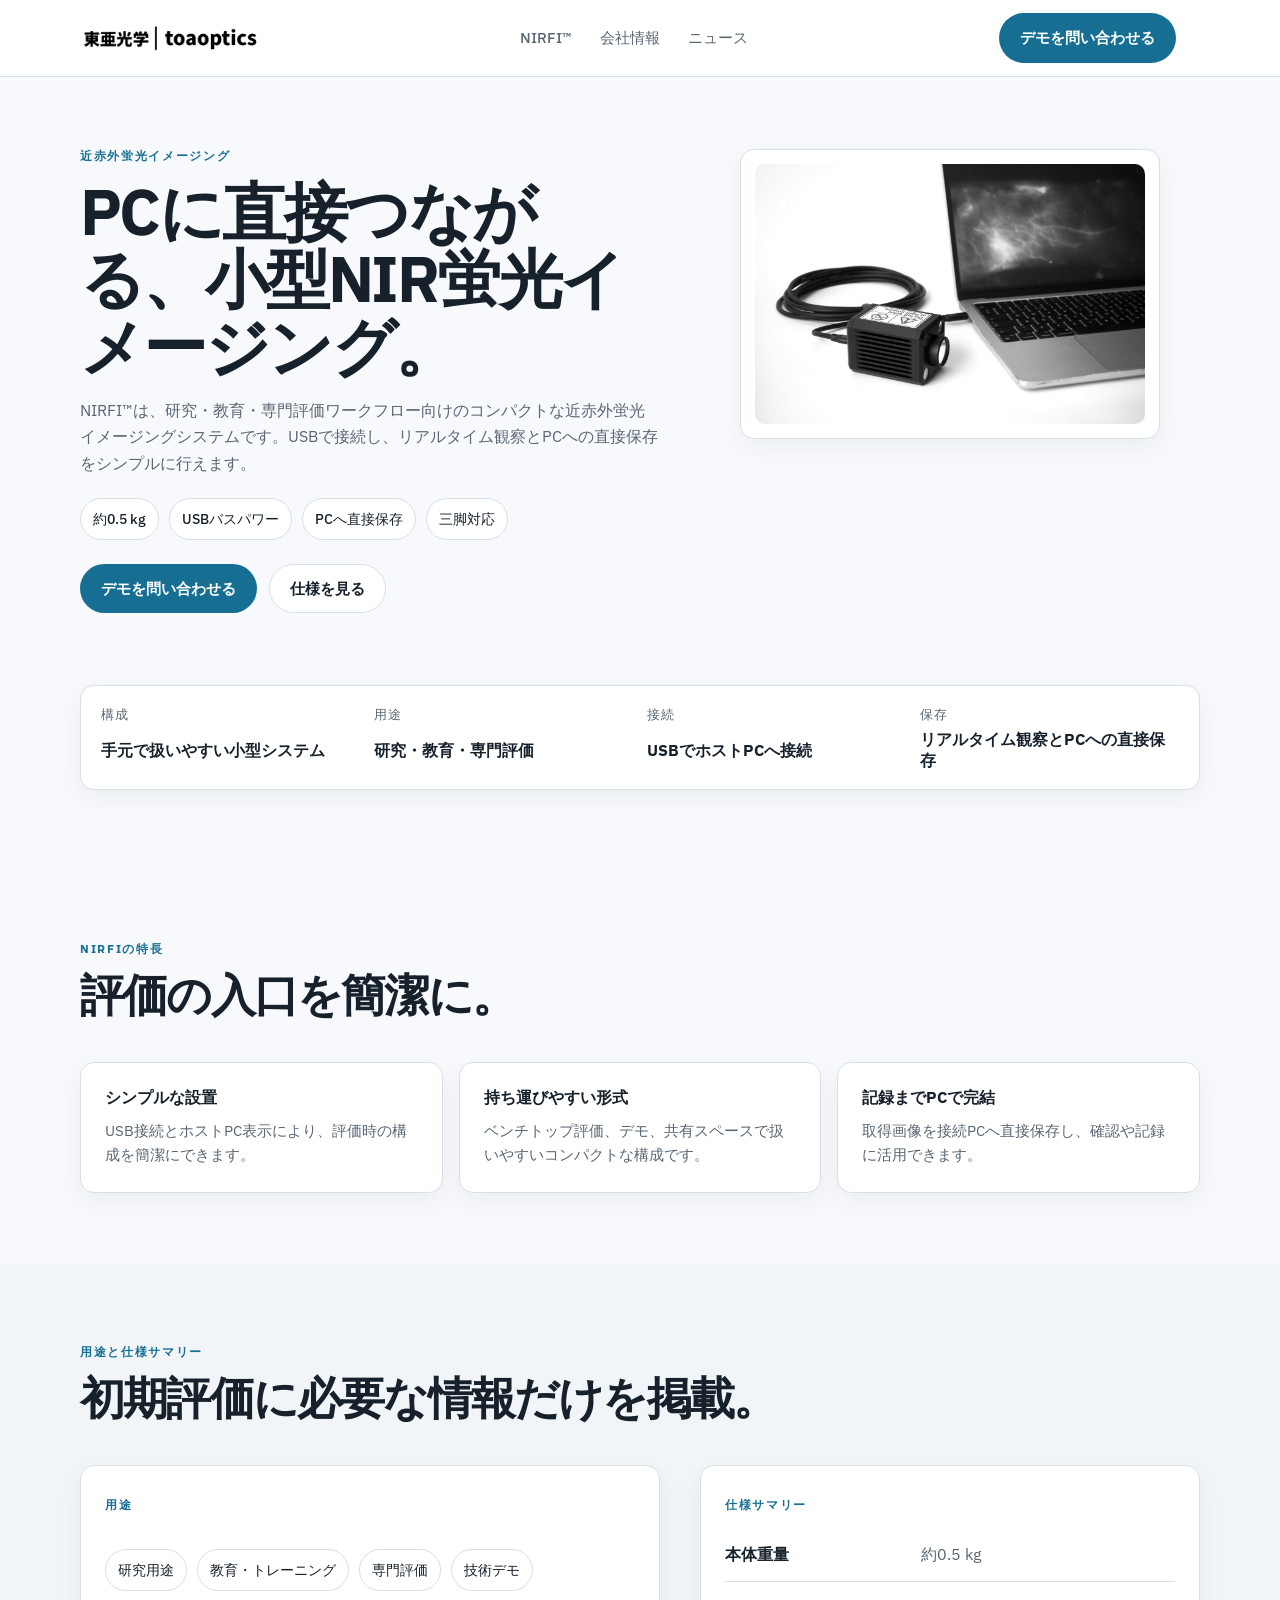
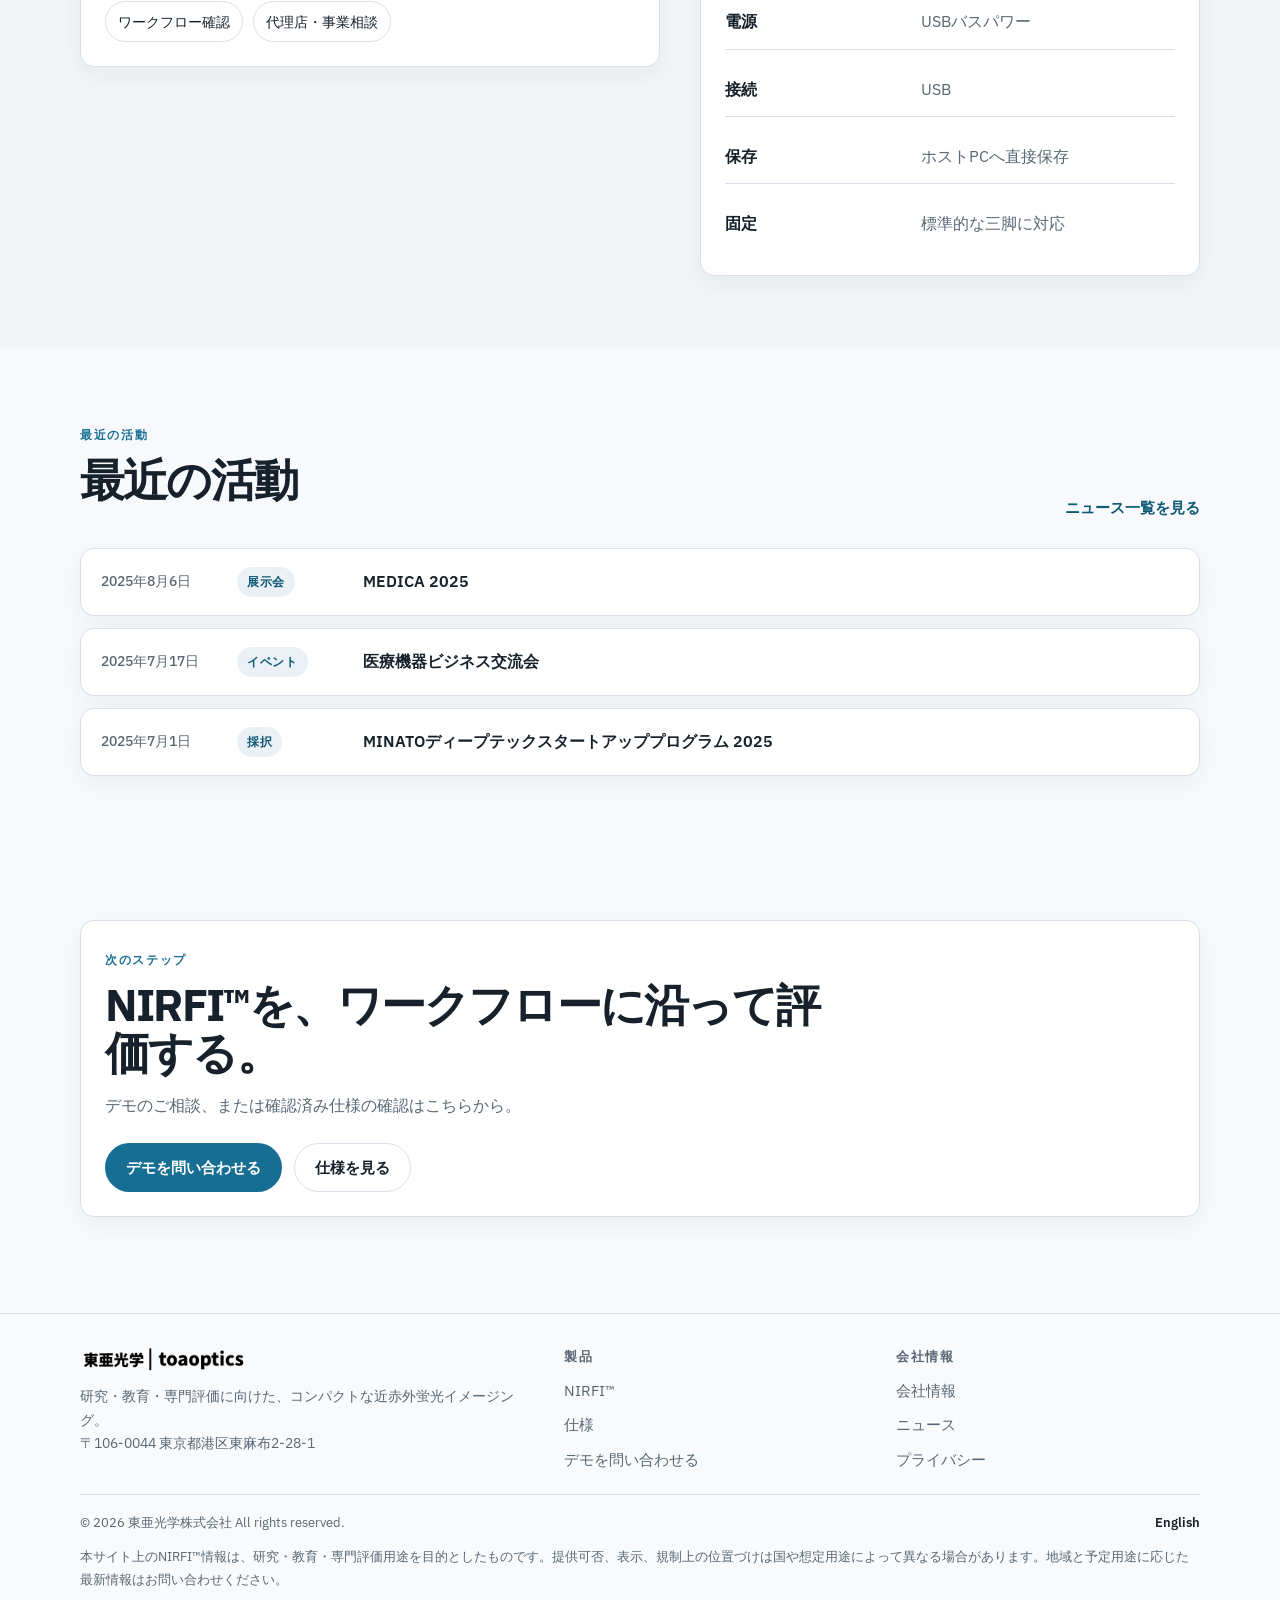
==== commit fa09dc93: "Enhance accessibility and performance across multiple pages - Added loading="lazy" attribute to imag" ====
--- a/jp/index.html
+++ b/jp/index.html
@@ -4,7 +4,7 @@
   <meta charset="UTF-8" />
   <meta name="viewport" content="width=device-width, initial-scale=1.0" />
   <title>東亜光学 | PCに直接つながる、小型NIR蛍光イメージング。</title>
-  <meta name="description" content="NIRFI™は、研究・教育・専門評価ワークフロー向けの手のひらサイズの近赤外蛍光観察デバイスです。" />
+  <meta name="description" content="NIRFI™は、研究・教育・専門評価ワークフロー向けのコンパクトな近赤外蛍光イメージングシステムです。" />
   <link rel="canonical" href="https://toaoptics.com/jp/" />
   <link rel="alternate" hreflang="ja" href="https://toaoptics.com/jp/" />
   <link rel="alternate" hreflang="en" href="https://toaoptics.com/" />
@@ -35,7 +35,7 @@
 <nav class="nav" aria-label="主ナビゲーション">
   <div class="nav-inner">
     <a class="nav-logo" href="index.html" aria-label="東亜光学 ホーム">
-      <img src="../images/logo.png" width="488" height="72" alt="東亜光学" />
+      <img src="../images/logo.png" width="488" height="72" alt="東亜光学" loading="lazy" />
     </a>
     <ul class="nav-links">
       <li><a href="nirfi.html">NIRFI™</a></li>
@@ -44,12 +44,14 @@
     </ul>
     <a class="btn btn-primary nav-cta" href="contact.html">デモを問い合わせる</a>
     <button class="hamburger" type="button" aria-expanded="false" aria-controls="mobile-menu" aria-label="メニューを開く">
-      <span></span><span></span><span></span>
+      <span class="bar bar-1"></span>
+      <span class="bar bar-2"></span>
+      <span class="bar bar-3"></span>
     </button>
   </div>
 </nav>
 
-<div class="mobile-menu" id="mobile-menu" hidden aria-hidden="true">
+<div class="mobile-menu" id="mobile-menu" hidden aria-hidden="true" inert>
   <div class="mobile-menu-inner">
     <a href="index.html">ホーム</a>
     <a href="nirfi.html">NIRFI™</a>
@@ -66,7 +68,7 @@
         <div class="hero-copy">
           <div class="section-label">近赤外蛍光イメージング</div>
           <h1>PCに直接つながる、小型NIR蛍光イメージング。</h1>
-          <p>NIRFI™は、研究・教育・専門評価ワークフロー向けの手のひらサイズの近赤外蛍光観察デバイスです。USB接続により、リアルタイム観察とPCへの直接保存をシンプルに行えます。</p>
+          <p>NIRFI™は、研究・教育・専門評価ワークフロー向けのコンパクトな近赤外蛍光イメージングシステムです。USBで接続し、リアルタイム観察とPCへの直接保存をシンプルに行えます。</p>
           <ul class="chip-list" aria-label="主な製品情報">
             <li>約0.5 kg</li>
             <li>USBバスパワー</li>
@@ -78,125 +80,93 @@
             <a class="btn btn-secondary" href="nirfi.html#specs">仕様を見る</a>
           </div>
         </div>
-        <figure class="media-card">
+        <figure class="hero-media">
           <img src="../images/nirfi-product-1.jpeg" width="2560" height="1707" alt="ホストPCの横に設置されたNIRFIのコンパクトなセットアップ" />
-          <figcaption>
-            <strong>NIRFI™</strong>
-            小型構成で、PCベースの観察と記録を始めやすい設計です。
-          </figcaption>
         </figure>
       </div>
     </div>
   </section>
 
+  <section class="section" style="padding-top: 0;">
+    <div class="container">
+      <div class="facts-strip" aria-label="製品ファクト">
+        <ul class="facts-strip-list">
+          <li>
+            <span>構成</span>
+            <strong>手元で扱いやすい小型システム</strong>
+          </li>
+          <li>
+            <span>用途</span>
+            <strong>研究・教育・専門評価</strong>
+          </li>
+          <li>
+            <span>接続</span>
+            <strong>USBでホストPCへ接続</strong>
+          </li>
+          <li>
+            <span>保存</span>
+            <strong>リアルタイム観察とPCへの直接保存</strong>
+          </li>
+        </ul>
+      </div>
+    </div>
+  </section>
+
   <section class="section">
     <div class="container">
-      <div class="section-header section-header--stack">
+      <div class="section-header">
         <div>
-          <div class="section-label">NIRFIが選ばれる理由</div>
-          <h2 class="section-title">評価の入口をわかりやすく整理。</h2>
-          <p class="section-copy">トップページは、製品の価値が最短で伝わるように1セクション1メッセージへ絞っています。</p>
+          <div class="section-label">NIRFIの特長</div>
+          <h2 class="section-title">評価の入口を簡潔に。</h2>
         </div>
       </div>
       <div class="benefit-grid">
         <article class="benefit-card">
-          <h3>シンプルなセットアップ</h3>
-          <p>USB接続とホストPC表示により、評価用セットアップをすっきり保てます。</p>
+          <h3>シンプルな設置</h3>
+          <p>USB接続とホストPC表示により、評価時の構成を簡潔にできます。</p>
         </article>
         <article class="benefit-card">
-          <h3>持ち運びしやすい構成</h3>
-          <p>ベンチトップ評価やデモの場でも扱いやすいサイズ感です。</p>
+          <h3>持ち運びやすい形式</h3>
+          <p>ベンチトップ評価、デモ、共有スペースで扱いやすいコンパクトな構成です。</p>
         </article>
         <article class="benefit-card">
-          <h3>そのまま記録に使える</h3>
-          <p>画像をPCへ直接保存し、確認や報告に活用できます。</p>
-        </article>
-      </div>
-    </div>
-  </section>
-
-  <section class="section section--muted">
-    <div class="container">
-      <div class="section-header section-header--stack">
+          <h3>記録までPCで完結</h3>
+          <p>取得画像を接続PCへ直接保存し、確認や記録に活用できます。</p>
+        </article>
+      </div>
+    </div>
+  </section>
+
+  <section class="section section--tint">
+    <div class="container">
+      <div class="section-header">
         <div>
-          <div class="section-label">使い方</div>
-          <h2 class="section-title">使い方は3ステップです。</h2>
-        </div>
-      </div>
-      <div class="step-grid">
-        <article class="step-card">
-          <div class="step-number">1</div>
-          <h3>接続する</h3>
-          <p>付属のUSBケーブルでホストPCに接続します。</p>
-        </article>
-        <article class="step-card">
-          <div class="step-number">2</div>
-          <h3>位置を決める</h3>
-          <p>手持ち、または三脚を使って観察位置を調整します。</p>
-        </article>
-        <article class="step-card">
-          <div class="step-number">3</div>
-          <h3>観察して保存する</h3>
-          <p>近赤外蛍光をリアルタイムで観察し、画像をPCへ直接保存します。</p>
-        </article>
-      </div>
-    </div>
-  </section>
-
-  <section class="section">
-    <div class="container">
-      <div class="app-panel">
-        <div>
-          <div class="section-label">Applications</div>
-          <h2 class="section-title">主な用途をコンパクトに表示。</h2>
-          <p class="section-copy">用途の一覧は簡潔に保ち、詳細な説明は製品ページへ集約しています。</p>
-        </div>
-        <ul class="app-list" aria-label="代表的な用途">
-          <li>研究イメージング</li>
-          <li>前臨床ワークフロー</li>
-          <li>教育・トレーニング</li>
-          <li>技術評価</li>
-          <li>ドキュメンテーション</li>
-          <li>デモンストレーション</li>
-        </ul>
-      </div>
-    </div>
-  </section>
-
-  <section class="section section--muted">
-    <div class="container">
-      <div class="snapshot-layout">
-        <div class="snapshot-copy">
+          <div class="section-label">用途と仕様サマリー</div>
+          <h2 class="section-title">初期評価に必要な情報だけを掲載。</h2>
+        </div>
+      </div>
+      <div class="two-column-layout">
+        <article class="compact-panel">
+          <div class="section-label">用途</div>
+          <ul class="use-case-list" aria-label="用途">
+            <li>研究用途</li>
+            <li>教育・トレーニング</li>
+            <li>専門評価</li>
+            <li>技術デモ</li>
+            <li>ワークフロー確認</li>
+            <li>代理店・事業相談</li>
+          </ul>
+        </article>
+        <article class="compact-panel">
           <div class="section-label">仕様サマリー</div>
-          <h2 class="section-title">最初の判断に必要な情報だけを表示。</h2>
-          <p>トップページでは未確定情報を増やさず、評価に必要な基本仕様だけを短く示します。</p>
-          <div class="hero-actions">
-            <a class="btn btn-secondary" href="nirfi.html#specs">仕様を見る</a>
-          </div>
-          <p class="note-inline">本サイト上のNIRFI™情報は、研究・教育・専門評価用途を目的としたものです。提供可否、表示、規制上の位置づけは国や想定用途によって異なる場合があります。地域と予定用途に応じた最新情報はお問い合わせください。</p>
-        </div>
-        <div class="snapshot-grid">
-          <article class="snapshot-card">
-            <h3>重量</h3>
-            <p>本体約0.5 kg</p>
-          </article>
-          <article class="snapshot-card">
-            <h3>電源</h3>
-            <p>USBバスパワー</p>
-          </article>
-          <article class="snapshot-card">
-            <h3>接続</h3>
-            <p>USB</p>
-          </article>
-          <article class="snapshot-card">
-            <h3>保存</h3>
-            <p>ホストPCへ直接保存</p>
-          </article>
-          <article class="snapshot-card">
-            <h3>固定方法</h3>
-            <p>標準的な三脚に対応</p>
-          </article>
-        </div>
+          <ul class="snapshot-list" aria-label="仕様サマリー">
+            <li><strong>本体重量</strong><span>約0.5 kg</span></li>
+            <li><strong>電源</strong><span>USBバスパワー</span></li>
+            <li><strong>接続</strong><span>USB</span></li>
+            <li><strong>保存</strong><span>ホストPCへ直接保存</span></li>
+            <li><strong>固定</strong><span>標準的な三脚に対応</span></li>
+          </ul>
+        </article>
       </div>
     </div>
   </section>
@@ -207,45 +177,35 @@
         <div>
           <div class="section-label">最近の活動</div>
           <h2 class="section-title">最近の活動</h2>
-          <p class="section-copy">採択や展示会出展を、事実ベースの短い一覧にまとめています。</p>
-        </div>
-        <a class="section-link" href="news.html">すべてのニュースを見る</a>
+        </div>
+        <a class="section-link" href="news.html">ニュース一覧を見る</a>
       </div>
       <div class="activity-list">
         <article class="activity-item">
           <div class="activity-date">2025年8月6日</div>
           <div class="activity-tag">展示会</div>
-          <div class="activity-copy">
-            <strong>MEDICA 2025</strong>
-            <p>ドイツ・デュッセルドルフ</p>
-          </div>
+          <div class="activity-title">MEDICA 2025</div>
         </article>
         <article class="activity-item">
           <div class="activity-date">2025年7月17日</div>
           <div class="activity-tag">イベント</div>
-          <div class="activity-copy">
-            <strong>医療機器ビジネス交流会</strong>
-            <p>大阪</p>
-          </div>
+          <div class="activity-title">医療機器ビジネス交流会</div>
         </article>
         <article class="activity-item">
           <div class="activity-date">2025年7月1日</div>
           <div class="activity-tag">採択</div>
-          <div class="activity-copy">
-            <strong>MINATOディープテックスタートアッププログラム 2025</strong>
-            <p>東京</p>
-          </div>
-        </article>
-      </div>
-    </div>
-  </section>
-
-  <section class="section cta-banner">
+          <div class="activity-title">MINATOディープテックスタートアッププログラム 2025</div>
+        </article>
+      </div>
+    </div>
+  </section>
+
+  <section class="section">
     <div class="container">
       <div class="cta-panel">
-        <div class="section-label">Next Step</div>
-        <h2 class="section-title">NIRFI™を、あなたのワークフローで評価する</h2>
-        <p class="section-copy">デモ、仕様資料、価格情報についてチームへお問い合わせください。</p>
+        <div class="section-label">次のステップ</div>
+        <h2 class="section-title">NIRFI™を、ワークフローに沿って評価する。</h2>
+        <p class="section-copy">デモのご相談、または確認済み仕様の確認はこちらから。</p>
         <div class="cta-actions">
           <a class="btn btn-primary" href="contact.html">デモを問い合わせる</a>
           <a class="btn btn-secondary" href="nirfi.html#specs">仕様を見る</a>
@@ -259,7 +219,7 @@
   <div class="container">
     <div class="footer-inner">
       <div class="footer-brand">
-        <img src="../images/logo.png" width="488" height="72" alt="東亜光学" />
+        <img src="../images/logo.png" width="488" height="72" alt="東亜光学" loading="lazy" />
         <p>研究・教育・専門評価に向けた、コンパクトな近赤外蛍光イメージング。</p>
         <p class="footer-address">〒106-0044 東京都港区東麻布2-28-1</p>
       </div>
@@ -284,7 +244,7 @@
       <span>© 2026 東亜光学株式会社 All rights reserved.</span>
       <a class="footer-language" href="../index.html">English</a>
     </div>
-    <p class="footer-disclaimer">本サイト上のNIRFI™情報は、研究・教育・専門評価用途を目的としたものです。提供可否、表示、規制上の位置づけは国や想定用途によって異なる場合があります。</p>
+    <p class="footer-note">本サイト上のNIRFI™情報は、研究・教育・専門評価用途を目的としたものです。提供可否、表示、規制上の位置づけは国や想定用途によって異なる場合があります。地域と予定用途に応じた最新情報はお問い合わせください。</p>
   </div>
 </footer>
 
--- a/css/style.css
+++ b/css/style.css
@@ -1,24 +1,19 @@
 @import url('https://fonts.googleapis.com/css2?family=IBM+Plex+Sans:wght@400;500;600;700&display=swap');
 
 :root {
-  --bg: #f7fafc;
-  --surface: #ffffff;
-  --surface-muted: #f1f6fa;
-  --surface-strong: #e7f0f6;
-  --text: #14222d;
-  --text-soft: #4a5c68;
-  --text-subtle: #6f818d;
-  --accent: #167aa6;
-  --accent-strong: #0f5d80;
-  --border: #d9e4eb;
-  --border-strong: #bfd1dc;
-  --shadow: 0 18px 40px rgba(20, 34, 45, 0.08);
-  --shadow-soft: 0 10px 24px rgba(20, 34, 45, 0.05);
-  --radius-lg: 24px;
-  --radius-md: 18px;
-  --radius-sm: 12px;
-  --max-width: 1160px;
-  --transition: 180ms ease;
+  --color-bg: #f7f9fc;
+  --color-surface: #ffffff;
+  --color-text: #17212b;
+  --color-muted: #5a6774;
+  --color-border: #d7e0e8;
+  --color-accent: #166f93;
+  --color-accent-strong: #0f5975;
+  --color-subtle: #eaf0f5;
+  --radius-card: 14px;
+  --shadow-soft: 0 8px 24px rgba(23, 33, 43, 0.05);
+  --container: 1120px;
+  --section-space: 72px;
+  --transition: 160ms ease;
 }
 
 *,
@@ -30,17 +25,15 @@
 html {
   font-size: 16px;
   scroll-behavior: smooth;
-  scroll-padding-top: 92px;
+  scroll-padding-top: 88px;
 }
 
 body {
   margin: 0;
   font-family: "IBM Plex Sans", "Hiragino Sans", "Yu Gothic", "YuGothic", sans-serif;
-  color: var(--text);
-  background:
-    radial-gradient(circle at top right, rgba(22, 122, 166, 0.08), transparent 28%),
-    linear-gradient(180deg, #fbfdff 0%, var(--bg) 100%);
-  line-height: 1.7;
+  color: var(--color-text);
+  background: var(--color-bg);
+  line-height: 1.65;
   -webkit-font-smoothing: antialiased;
 }
 
@@ -70,21 +63,26 @@
   display: block;
 }
 
-ul {
+ul,
+ol,
+dl {
   margin: 0;
   padding: 0;
+}
+
+ul {
   list-style: none;
 }
 
 .skip-link {
   position: absolute;
+  top: -48px;
   left: 16px;
-  top: -64px;
   z-index: 2000;
-  padding: 12px 16px;
-  border-radius: 999px;
-  background: var(--text);
-  color: var(--surface);
+  padding: 10px 14px;
+  border-radius: 10px;
+  background: var(--color-text);
+  color: var(--color-surface);
   transition: top var(--transition);
 }
 
@@ -92,139 +90,140 @@
   top: 16px;
 }
 
-.container {
-  width: min(var(--max-width), calc(100% - 48px));
+.container,
+.nav-inner,
+.mobile-menu-inner {
+  width: min(var(--container), calc(100% - 40px));
   margin: 0 auto;
 }
 
-.section {
-  padding: 88px 0;
-}
-
-.section--muted {
-  background: linear-gradient(180deg, rgba(231, 240, 246, 0.58), rgba(255, 255, 255, 0.82));
+.section,
+.hero,
+.product-hero,
+.page-hero {
+  padding: var(--section-space) 0;
+}
+
+.section--tint {
+  background: #f1f5f8;
 }
 
 .section-label {
-  display: inline-flex;
-  align-items: center;
-  gap: 8px;
-  margin-bottom: 14px;
-  font-size: 0.75rem;
+  display: inline-block;
+  margin-bottom: 12px;
+  color: var(--color-accent);
+  font-size: 0.74rem;
   font-weight: 700;
-  line-height: 1;
-  letter-spacing: 0.16em;
+  letter-spacing: 0.14em;
   text-transform: uppercase;
-  color: var(--accent);
-}
-
+}
+
+.section-title,
+.hero-copy h1,
+.detail-copy h1,
+.page-hero h1 {
+  margin: 0 0 16px;
+  letter-spacing: -0.04em;
+  line-height: 1.06;
+}
+
+.hero-copy h1,
+.detail-copy h1 {
+  font-size: clamp(2.5rem, 5vw, 4.2rem);
+}
+
+.page-hero h1,
 .section-title {
-  margin: 0 0 18px;
-  font-size: clamp(2rem, 4vw, 3.25rem);
-  line-height: 1.08;
-  letter-spacing: -0.04em;
+  font-size: clamp(1.8rem, 4vw, 2.8rem);
 }
 
 .section-copy,
-.page-hero p,
 .hero-copy p,
 .detail-copy p,
-.snapshot-copy p,
+.page-hero p,
 .contact-copy p,
-.about-copy p,
 .privacy-card p {
   margin: 0;
-  max-width: 720px;
-  color: var(--text-soft);
+  max-width: 760px;
+  color: var(--color-muted);
   font-size: 1rem;
 }
 
 .section-header {
   display: flex;
+  align-items: end;
   justify-content: space-between;
-  align-items: end;
-  gap: 24px;
-  margin-bottom: 34px;
-}
-
-.section-header--stack {
-  flex-direction: column;
-  align-items: start;
+  gap: 20px;
+  margin-bottom: 28px;
 }
 
 .section-link {
-  font-size: 0.94rem;
+  color: var(--color-accent-strong);
+  font-size: 0.95rem;
   font-weight: 600;
-  color: var(--accent-strong);
-}
-
-.section-link:hover {
-  color: var(--accent);
 }
 
 .btn {
   display: inline-flex;
   align-items: center;
   justify-content: center;
-  min-height: 48px;
-  padding: 12px 22px;
+  min-height: 46px;
+  padding: 11px 20px;
   border: 1px solid transparent;
   border-radius: 999px;
   font-size: 0.95rem;
   font-weight: 600;
   transition:
-    transform var(--transition),
     background-color var(--transition),
+    color var(--transition),
     border-color var(--transition),
-    color var(--transition),
-    box-shadow var(--transition);
+    transform var(--transition);
   cursor: pointer;
 }
 
+.btn:hover {
+  transform: translateY(-1px);
+}
+
 .btn-primary {
-  background: var(--accent);
-  color: var(--surface);
-  box-shadow: 0 14px 28px rgba(22, 122, 166, 0.22);
+  background: var(--color-accent);
+  color: var(--color-surface);
 }
 
 .btn-primary:hover {
-  background: var(--accent-strong);
-  transform: translateY(-1px);
+  background: var(--color-accent-strong);
 }
 
 .btn-secondary {
-  border-color: var(--border-strong);
-  background: rgba(255, 255, 255, 0.72);
-  color: var(--text);
+  border-color: var(--color-border);
+  background: var(--color-surface);
+  color: var(--color-text);
 }
 
 .btn-secondary:hover {
-  border-color: var(--accent);
-  color: var(--accent-strong);
-  transform: translateY(-1px);
+  border-color: var(--color-accent);
+  color: var(--color-accent-strong);
 }
 
 .nav {
   position: sticky;
   top: 0;
   z-index: 1000;
-  border-bottom: 1px solid rgba(191, 209, 220, 0.75);
-  background: rgba(247, 250, 252, 0.86);
-  backdrop-filter: blur(16px);
+  border-bottom: 1px solid var(--color-border);
+  background: rgba(255, 255, 255, 0.94);
+  backdrop-filter: blur(10px);
 }
 
 .nav.scrolled {
-  box-shadow: 0 10px 28px rgba(20, 34, 45, 0.07);
+  box-shadow: var(--shadow-soft);
 }
 
 .nav-inner {
-  width: min(var(--max-width), calc(100% - 48px));
-  margin: 0 auto;
-  min-height: 80px;
+  min-height: 76px;
   display: grid;
   grid-template-columns: auto 1fr auto auto;
   align-items: center;
-  gap: 28px;
+  gap: 24px;
 }
 
 .nav-logo img {
@@ -235,38 +234,28 @@
 .nav-links {
   display: flex;
   justify-content: center;
-  gap: 28px;
-}
-
-.nav-links a {
-  position: relative;
-  padding: 6px 0;
+  gap: 24px;
+}
+
+.nav-links a,
+.mobile-menu a {
+  display: inline-flex;
+  align-items: center;
+  min-height: 44px;
+  color: var(--color-muted);
   font-size: 0.95rem;
   font-weight: 500;
-  color: var(--text-soft);
-}
-
-.nav-links a::after {
-  content: "";
-  position: absolute;
-  left: 0;
-  bottom: 0;
-  width: 100%;
-  height: 2px;
-  background: var(--accent);
-  transform: scaleX(0);
-  transform-origin: center;
-  transition: transform var(--transition);
-}
-
+}
+
+.nav-links a {
+  padding: 0 2px;
+}
+
+.nav-links a.active,
+.mobile-menu a.active,
 .nav-links a:hover,
-.nav-links a.active {
-  color: var(--text);
-}
-
-.nav-links a:hover::after,
-.nav-links a.active::after {
-  transform: scaleX(1);
+.mobile-menu a:hover {
+  color: var(--color-text);
 }
 
 .hamburger {
@@ -276,335 +265,263 @@
   width: 44px;
   height: 44px;
   padding: 0;
-  border: 1px solid var(--border);
+  border: 1px solid var(--color-border);
   border-radius: 999px;
-  background: rgba(255, 255, 255, 0.78);
-}
-
-.hamburger span {
+  background: var(--color-surface);
+  cursor: pointer;
+}
+
+.hamburger .bar {
   display: block;
   width: 18px;
   height: 2px;
-  background: var(--text);
   border-radius: 999px;
+  background: var(--color-text);
   transition: transform var(--transition), opacity var(--transition);
 }
 
-.hamburger span + span {
+.hamburger .bar + .bar {
   margin-top: 4px;
 }
 
-.mobile-menu[hidden] {
-  display: none;
-}
-
 .mobile-menu {
-  border-bottom: 1px solid var(--border);
-  background: rgba(255, 255, 255, 0.98);
+  border-bottom: 1px solid var(--color-border);
+  background: var(--color-surface);
 }
 
 .mobile-menu-inner {
-  width: min(var(--max-width), calc(100% - 48px));
-  margin: 0 auto;
-  padding: 20px 0 24px;
-  display: grid;
-  gap: 12px;
-}
-
-.mobile-menu a {
-  padding: 10px 0;
-  font-size: 1rem;
-  font-weight: 500;
-  color: var(--text-soft);
-}
-
-.mobile-menu a.active {
-  color: var(--text);
-}
-
-.hero,
-.product-hero,
-.page-hero {
-  position: relative;
-  overflow: clip;
-}
-
-.hero::before,
-.product-hero::before,
-.page-hero::before {
-  content: "";
-  position: absolute;
-  inset: 0;
-  background:
-    radial-gradient(circle at top right, rgba(22, 122, 166, 0.12), transparent 30%),
-    radial-gradient(circle at bottom left, rgba(15, 93, 128, 0.08), transparent 22%);
-  pointer-events: none;
+  display: grid;
+  gap: 8px;
+  padding: 12px 0 18px;
+}
+
+.mobile-menu .btn {
+  margin-top: 6px;
 }
 
 .hero,
 .product-hero {
-  padding: 72px 0 48px;
+  padding-top: 56px;
 }
 
 .page-hero {
-  padding: 72px 0 24px;
+  padding-top: 56px;
+  padding-bottom: 40px;
 }
 
 .hero-grid,
-.product-grid {
-  display: grid;
-  grid-template-columns: minmax(0, 1fr) minmax(320px, 520px);
-  gap: 56px;
-  align-items: center;
+.product-grid,
+.contact-grid,
+.two-column-layout {
+  display: grid;
+  grid-template-columns: minmax(0, 1fr) minmax(320px, 500px);
+  gap: 40px;
+  align-items: start;
 }
 
 .hero-copy,
 .detail-copy,
-.about-copy,
 .contact-copy {
-  position: relative;
-  z-index: 1;
-}
-
-.hero-copy h1,
-.product-hero h1,
-.page-hero h1 {
-  margin: 0 0 20px;
-  font-size: clamp(2.5rem, 5vw, 4.6rem);
-  line-height: 0.98;
-  letter-spacing: -0.05em;
-}
-
-.page-hero h1 {
-  font-size: clamp(2.2rem, 5vw, 3.8rem);
+  padding-top: 8px;
 }
 
 .hero-actions,
 .cta-actions {
   display: flex;
   flex-wrap: wrap;
-  gap: 14px;
-  margin-top: 28px;
-}
-
-.chip-list {
+  gap: 12px;
+  margin-top: 24px;
+}
+
+.chip-list,
+.use-case-list {
   display: flex;
   flex-wrap: wrap;
   gap: 10px;
-  margin-top: 24px;
-}
-
-.chip-list li {
+  margin-top: 22px;
+}
+
+.chip-list li,
+.use-case-list li {
   padding: 8px 12px;
-  border: 1px solid var(--border-strong);
+  border: 1px solid var(--color-border);
   border-radius: 999px;
-  background: rgba(255, 255, 255, 0.86);
-  color: var(--text);
-  font-size: 0.85rem;
-  font-weight: 600;
-}
-
-.media-card,
-.panel,
+  background: var(--color-surface);
+  color: var(--color-text);
+  font-size: 0.9rem;
+  font-weight: 500;
+}
+
+.hero-media,
 .benefit-card,
-.step-card,
-.snapshot-card,
+.facts-strip,
+.compact-panel,
 .activity-item,
+.news-item,
 .gallery-figure,
-.company-card,
-.contact-reason,
 .contact-form-card,
-.privacy-card {
-  border: 1px solid var(--border);
-  border-radius: var(--radius-md);
-  background: rgba(255, 255, 255, 0.92);
+.privacy-card,
+.profile-table,
+.cta-panel,
+.contact-detail,
+.spec-table-wrap {
+  border: 1px solid var(--color-border);
+  border-radius: var(--radius-card);
+  background: var(--color-surface);
   box-shadow: var(--shadow-soft);
 }
 
-.media-card {
-  padding: 18px;
-}
-
-.media-card img {
+.hero-media {
+  padding: 14px;
+}
+
+.hero-media img {
   width: 100%;
-  border-radius: calc(var(--radius-md) - 6px);
+  border-radius: calc(var(--radius-card) - 4px);
   object-fit: cover;
 }
 
-.media-card figcaption {
-  margin-top: 14px;
-  color: var(--text-soft);
-  font-size: 0.92rem;
-}
-
-.media-card strong {
-  display: block;
-  margin-bottom: 4px;
-  color: var(--text);
-}
-
-.benefit-grid,
-.company-grid,
-.contact-reasons {
+.facts-strip {
+  padding: 18px 20px;
+}
+
+.facts-strip-list {
+  display: grid;
+  grid-template-columns: repeat(4, minmax(0, 1fr));
+  gap: 14px;
+}
+
+.facts-strip-list li {
+  display: grid;
+  gap: 4px;
+}
+
+.facts-strip-list span {
+  color: var(--color-muted);
+  font-size: 0.8rem;
+  text-transform: uppercase;
+  letter-spacing: 0.08em;
+}
+
+.facts-strip-list strong {
+  font-size: 0.97rem;
+  line-height: 1.35;
+}
+
+.benefit-grid {
   display: grid;
   grid-template-columns: repeat(3, minmax(0, 1fr));
-  gap: 20px;
+  gap: 16px;
 }
 
 .benefit-card,
-.company-card,
-.contact-reason {
+.compact-panel,
+.contact-form-card,
+.privacy-card,
+.cta-panel {
   padding: 24px;
 }
 
 .benefit-card h3,
-.company-card h3,
-.contact-reason h3,
-.snapshot-card h3 {
+.compact-panel h3,
+.contact-detail strong,
+.privacy-card h2 {
   margin: 0 0 10px;
   font-size: 1rem;
   line-height: 1.35;
 }
 
 .benefit-card p,
-.company-card p,
-.contact-reason p,
-.snapshot-card p,
-.activity-copy p,
+.compact-panel p,
+.news-item-title,
+.contact-detail span,
 .privacy-card li {
   margin: 0;
-  color: var(--text-soft);
+  color: var(--color-muted);
   font-size: 0.94rem;
 }
 
-.step-grid {
-  display: grid;
-  grid-template-columns: repeat(3, minmax(0, 1fr));
-  gap: 20px;
-}
-
-.step-card {
-  position: relative;
-  padding: 24px;
-}
-
-.step-number {
-  display: inline-flex;
-  align-items: center;
-  justify-content: center;
-  width: 38px;
-  height: 38px;
-  margin-bottom: 14px;
-  border-radius: 50%;
-  background: var(--surface-strong);
-  color: var(--accent-strong);
-  font-weight: 700;
-}
-
-.step-card h3 {
-  margin: 0 0 10px;
-  font-size: 1rem;
-}
-
-.step-card p {
+.two-column-layout {
+  align-items: start;
+}
+
+.compact-panel p + .use-case-list,
+.compact-panel p + .snapshot-list {
+  margin-top: 18px;
+}
+
+.snapshot-list,
+.contact-detail-list,
+.news-list,
+.activity-list,
+.privacy-grid {
+  display: grid;
+  gap: 12px;
+}
+
+.snapshot-list li,
+.profile-row {
+  display: grid;
+  grid-template-columns: minmax(120px, 180px) minmax(0, 1fr);
+  gap: 16px;
+  padding: 14px 0;
+  border-bottom: 1px solid var(--color-border);
+}
+
+.snapshot-list li:last-child,
+.profile-row:last-child {
+  border-bottom: 0;
+}
+
+.snapshot-list strong,
+.profile-row dt {
+  font-weight: 600;
+}
+
+.snapshot-list span,
+.profile-row dd {
   margin: 0;
-  color: var(--text-soft);
-  font-size: 0.94rem;
-}
-
-.app-panel {
-  display: grid;
-  grid-template-columns: minmax(0, 0.88fr) minmax(0, 1.12fr);
-  gap: 28px;
-  align-items: start;
-}
-
-.app-list {
-  display: grid;
-  grid-template-columns: repeat(2, minmax(0, 1fr));
-  gap: 10px;
-}
-
-.app-list li {
-  padding: 12px 14px;
-  border: 1px solid var(--border);
-  border-radius: var(--radius-sm);
-  background: rgba(255, 255, 255, 0.86);
-  color: var(--text);
-  font-size: 0.92rem;
-  font-weight: 500;
-}
-
-.snapshot-layout {
-  display: grid;
-  grid-template-columns: minmax(0, 0.92fr) minmax(0, 1.08fr);
-  gap: 28px;
-  align-items: start;
-}
-
-.snapshot-grid {
-  display: grid;
-  grid-template-columns: repeat(2, minmax(0, 1fr));
+  color: var(--color-muted);
+}
+
+.activity-item,
+.news-item {
+  display: grid;
+  grid-template-columns: 120px 110px minmax(0, 1fr);
   gap: 16px;
-}
-
-.snapshot-card {
-  padding: 20px;
-}
-
-.note-inline {
-  margin-top: 22px;
-  padding: 16px 18px;
-  border-left: 3px solid var(--accent);
-  border-radius: 0 var(--radius-sm) var(--radius-sm) 0;
-  background: rgba(231, 240, 246, 0.65);
-  color: var(--text-soft);
-  font-size: 0.9rem;
-}
-
-.activity-list {
-  display: grid;
-  gap: 14px;
-}
-
-.activity-item {
-  display: grid;
-  grid-template-columns: 110px 120px minmax(0, 1fr);
-  gap: 18px;
   padding: 18px 20px;
   align-items: center;
 }
 
-.activity-date {
-  color: var(--text-soft);
+.activity-date,
+.news-item-date {
+  color: var(--color-muted);
   font-size: 0.88rem;
   font-weight: 500;
 }
 
-.activity-tag {
+.activity-tag,
+.news-item-tag {
   justify-self: start;
-  padding: 6px 10px;
+  padding: 5px 10px;
   border-radius: 999px;
-  background: var(--surface-strong);
-  color: var(--accent-strong);
+  background: var(--color-subtle);
+  color: var(--color-accent-strong);
   font-size: 0.76rem;
   font-weight: 700;
   letter-spacing: 0.06em;
   text-transform: uppercase;
 }
 
-.activity-copy strong {
-  display: block;
-  margin-bottom: 2px;
+.activity-title,
+.news-item-title {
+  color: var(--color-text);
   font-size: 0.98rem;
+  font-weight: 600;
 }
 
 .spec-table-wrap {
   overflow-x: auto;
-  border: 1px solid var(--border);
-  border-radius: var(--radius-md);
-  background: rgba(255, 255, 255, 0.96);
-  box-shadow: var(--shadow-soft);
 }
 
 .spec-table {
@@ -614,8 +531,8 @@
 
 .spec-table th,
 .spec-table td {
-  padding: 18px 20px;
-  border-bottom: 1px solid var(--border);
+  padding: 16px 18px;
+  border-bottom: 1px solid var(--color-border);
   text-align: left;
   vertical-align: top;
 }
@@ -626,27 +543,28 @@
 }
 
 .spec-table th {
-  width: 32%;
-  color: var(--text);
+  width: 34%;
   font-size: 0.92rem;
   font-weight: 600;
 }
 
 .spec-table td {
-  color: var(--text-soft);
+  color: var(--color-muted);
   font-size: 0.94rem;
 }
 
-.spec-note {
-  margin-top: 14px;
-  color: var(--text-subtle);
+.spec-note,
+.note-inline,
+.form-note {
+  margin: 14px 0 0;
+  color: var(--color-muted);
   font-size: 0.88rem;
 }
 
 .gallery-grid {
   display: grid;
   grid-template-columns: repeat(4, minmax(0, 1fr));
-  gap: 16px;
+  gap: 14px;
 }
 
 .gallery-figure {
@@ -660,103 +578,35 @@
 }
 
 .gallery-figure figcaption {
-  padding: 14px 14px 16px;
-  color: var(--text-soft);
+  padding: 12px 14px 14px;
+  color: var(--color-muted);
   font-size: 0.88rem;
 }
 
-.about-layout {
-  display: grid;
-  grid-template-columns: minmax(0, 1fr) minmax(300px, 440px);
-  gap: 40px;
-  align-items: center;
-}
-
-.news-list {
-  display: grid;
-  gap: 14px;
-}
-
-.news-item {
-  display: grid;
-  grid-template-columns: 110px 120px minmax(0, 1fr);
-  gap: 18px;
-  padding: 20px;
-  border: 1px solid var(--border);
-  border-radius: var(--radius-md);
-  background: rgba(255, 255, 255, 0.94);
-  box-shadow: var(--shadow-soft);
-}
-
-.news-item-date {
-  color: var(--text-soft);
-  font-size: 0.88rem;
-}
-
-.news-item-tag {
-  justify-self: start;
-  padding: 6px 10px;
-  border-radius: 999px;
-  background: var(--surface-strong);
-  color: var(--accent-strong);
-  font-size: 0.76rem;
-  font-weight: 700;
-  letter-spacing: 0.06em;
-  text-transform: uppercase;
-}
-
-.news-item-title {
-  margin-bottom: 4px;
-  font-size: 1rem;
-  font-weight: 600;
-}
-
-.news-item-body {
-  margin: 0;
-  color: var(--text-soft);
-  font-size: 0.93rem;
-}
-
-.contact-grid {
-  display: grid;
-  grid-template-columns: minmax(0, 0.86fr) minmax(0, 1.14fr);
-  gap: 28px;
-  align-items: start;
+.profile-table {
+  padding: 8px 20px;
 }
 
 .contact-detail-list {
-  display: grid;
-  gap: 14px;
-  margin-top: 24px;
+  margin-top: 22px;
 }
 
 .contact-detail {
   padding: 16px 18px;
-  border: 1px solid var(--border);
-  border-radius: var(--radius-sm);
-  background: rgba(255, 255, 255, 0.88);
 }
 
 .contact-detail strong {
   display: block;
   margin-bottom: 4px;
-  font-size: 0.84rem;
-  letter-spacing: 0.08em;
-  text-transform: uppercase;
-  color: var(--text-subtle);
+  color: var(--color-text);
 }
 
 .contact-detail span {
-  color: var(--text);
-  font-size: 0.94rem;
-}
-
-.contact-form-card {
-  padding: 26px;
+  display: block;
 }
 
 .form-group {
-  margin-bottom: 18px;
+  margin-bottom: 16px;
 }
 
 .form-row {
@@ -768,24 +618,24 @@
 label {
   display: block;
   margin-bottom: 8px;
-  color: var(--text);
-  font-size: 0.88rem;
+  font-size: 0.9rem;
   font-weight: 600;
 }
 
 .req {
-  color: var(--accent);
+  color: var(--color-accent);
 }
 
 input,
 select,
 textarea {
   width: 100%;
-  padding: 12px 14px;
-  border: 1px solid var(--border-strong);
-  border-radius: var(--radius-sm);
-  background: var(--surface);
-  color: var(--text);
+  min-height: 44px;
+  padding: 11px 14px;
+  border: 1px solid var(--color-border);
+  border-radius: 12px;
+  background: var(--color-surface);
+  color: var(--color-text);
 }
 
 textarea {
@@ -798,82 +648,68 @@
   grid-template-columns: auto 1fr;
   gap: 10px;
   align-items: start;
-  margin-bottom: 12px;
+  margin-bottom: 10px;
 }
 
 .consent-check input {
   width: 18px;
+  min-height: 18px;
   height: 18px;
-  margin-top: 2px;
-}
-
-.consent-check span,
-.form-note {
-  color: var(--text-soft);
-  font-size: 0.88rem;
+  margin-top: 3px;
+}
+
+.consent-check span {
+  color: var(--color-muted);
+  font-size: 0.9rem;
 }
 
 .form-success,
 .form-error {
   display: none;
-  margin-top: 16px;
-  padding: 14px 16px;
-  border-radius: var(--radius-sm);
+  margin-top: 14px;
+  padding: 12px 14px;
+  border-radius: 12px;
   font-size: 0.9rem;
 }
 
 .form-success {
-  background: rgba(22, 122, 166, 0.1);
-  color: var(--accent-strong);
+  background: #eef6fa;
+  color: var(--color-accent-strong);
 }
 
 .form-error {
-  background: rgba(180, 51, 51, 0.1);
-  color: #913737;
-}
-
-.cta-banner {
-  padding-top: 0;
-}
-
-.cta-panel {
-  padding: 42px;
-  border: 1px solid var(--border);
-  border-radius: var(--radius-lg);
-  background:
-    radial-gradient(circle at top right, rgba(22, 122, 166, 0.12), transparent 32%),
-    linear-gradient(135deg, rgba(231, 240, 246, 0.86), rgba(255, 255, 255, 0.96));
-  box-shadow: var(--shadow);
+  background: #fbefef;
+  color: #8d3030;
 }
 
 .cta-panel .section-title,
 .cta-panel .section-copy {
-  max-width: 760px;
+  max-width: 720px;
 }
 
 .footer {
-  margin-top: 40px;
-  border-top: 1px solid var(--border);
-  background: rgba(255, 255, 255, 0.72);
+  margin-top: 24px;
+  border-top: 1px solid var(--color-border);
+  background: #f8fafc;
 }
 
 .footer-inner {
   display: grid;
-  grid-template-columns: minmax(0, 1.8fr) repeat(2, minmax(0, 1fr));
+  grid-template-columns: minmax(0, 1.5fr) repeat(2, minmax(0, 1fr));
   gap: 28px;
-  padding: 36px 0 28px;
+  padding: 32px 0 22px;
 }
 
 .footer-brand img {
+  width: auto;
   height: 26px;
-  width: auto;
   margin-bottom: 12px;
 }
 
 .footer-brand p,
-.footer-disclaimer {
+.footer-note {
   margin: 0;
-  color: var(--text-soft);
+  color: var(--color-muted);
   font-size: 0.9rem;
 }
 
@@ -882,70 +718,52 @@
 }
 
 .footer-heading {
-  margin-bottom: 12px;
-  font-size: 0.82rem;
+  margin-bottom: 10px;
+  color: var(--color-muted);
+  font-size: 0.8rem;
   font-weight: 700;
   letter-spacing: 0.12em;
   text-transform: uppercase;
-  color: var(--text-subtle);
 }
 
 .footer-links {
   display: grid;
-  gap: 10px;
+  gap: 8px;
 }
 
 .footer-links a {
-  color: var(--text-soft);
+  color: var(--color-muted);
   font-size: 0.92rem;
 }
 
-.footer-links a:hover {
-  color: var(--accent-strong);
+.footer-links a:hover,
+.footer-language:hover,
+.section-link:hover {
+  color: var(--color-accent-strong);
 }
 
 .footer-bottom {
   display: flex;
-  align-items: center;
   justify-content: space-between;
   gap: 16px;
-  padding: 18px 0 0;
-  border-top: 1px solid var(--border);
-  color: var(--text-subtle);
+  padding: 16px 0 0;
+  border-top: 1px solid var(--color-border);
+  color: var(--color-muted);
   font-size: 0.84rem;
 }
 
 .footer-language {
+  color: var(--color-text);
   font-weight: 600;
-  color: var(--text);
-}
-
-.footer-disclaimer {
-  padding: 14px 0 28px;
+}
+
+.footer-note {
+  padding: 12px 0 28px;
   font-size: 0.84rem;
 }
 
-.privacy-grid {
-  display: grid;
-  gap: 18px;
-}
-
-.privacy-card {
-  padding: 24px;
-}
-
-.privacy-card h2 {
-  margin: 0 0 12px;
-  font-size: 1.15rem;
-}
-
-.privacy-card ul {
-  list-style: disc;
-  padding-left: 18px;
-}
-
 :focus-visible {
-  outline: 3px solid rgba(22, 122, 166, 0.22);
+  outline: 3px solid rgba(22, 111, 147, 0.24);
   outline-offset: 3px;
 }
 
@@ -965,19 +783,14 @@
 
   .hero-grid,
   .product-grid,
-  .about-layout,
-  .app-panel,
-  .snapshot-layout,
   .contact-grid,
+  .two-column-layout,
   .footer-inner {
     grid-template-columns: 1fr;
   }
 
+  .facts-strip-list,
   .benefit-grid,
-  .company-grid,
-  .contact-reasons,
-  .step-grid,
-  .snapshot-grid,
   .gallery-grid {
     grid-template-columns: repeat(2, minmax(0, 1fr));
   }
@@ -985,46 +798,52 @@
   .activity-item,
   .news-item {
     grid-template-columns: 1fr;
-    gap: 10px;
+    align-items: start;
   }
 }
 
 @media (max-width: 640px) {
   html {
-    scroll-padding-top: 80px;
+    scroll-padding-top: 76px;
   }
 
   .container,
   .nav-inner,
   .mobile-menu-inner {
-    width: min(var(--max-width), calc(100% - 32px));
-  }
-
-  .section {
-    padding: 72px 0;
-  }
-
+    width: min(var(--container), calc(100% - 28px));
+  }
+
+  .section,
   .hero,
-  .product-hero,
+  .product-hero {
+    padding: 56px 0;
+  }
+
   .page-hero {
-    padding-top: 56px;
+    padding: 48px 0 28px;
   }
 
   .hero-copy h1,
-  .product-hero h1,
-  .page-hero h1 {
-    font-size: clamp(2.2rem, 12vw, 3.2rem);
-  }
-
+  .detail-copy h1 {
+    font-size: clamp(2.1rem, 11vw, 3rem);
+  }
+
+  .page-hero h1,
+  .section-title {
+    font-size: clamp(1.65rem, 8vw, 2.2rem);
+  }
+
+  .facts-strip-list,
   .benefit-grid,
-  .company-grid,
-  .contact-reasons,
-  .step-grid,
-  .snapshot-grid,
   .gallery-grid,
-  .app-list,
   .form-row {
     grid-template-columns: 1fr;
+  }
+
+  .snapshot-list li,
+  .profile-row {
+    grid-template-columns: 1fr;
+    gap: 6px;
   }
 
   .hero-actions .btn,
@@ -1032,9 +851,13 @@
     width: 100%;
   }
 
+  .benefit-card,
+  .compact-panel,
+  .contact-form-card,
+  .privacy-card,
   .cta-panel,
-  .contact-form-card {
-    padding: 24px;
+  .facts-strip {
+    padding: 20px;
   }
 
   .footer-bottom {
@@ -1042,3 +865,16 @@
     align-items: start;
   }
 }
+
+@media (prefers-reduced-motion: reduce) {
+  html {
+    scroll-behavior: auto;
+  }
+
+  *,
+  *::before,
+  *::after {
+    animation: none !important;
+    transition: none !important;
+  }
+}
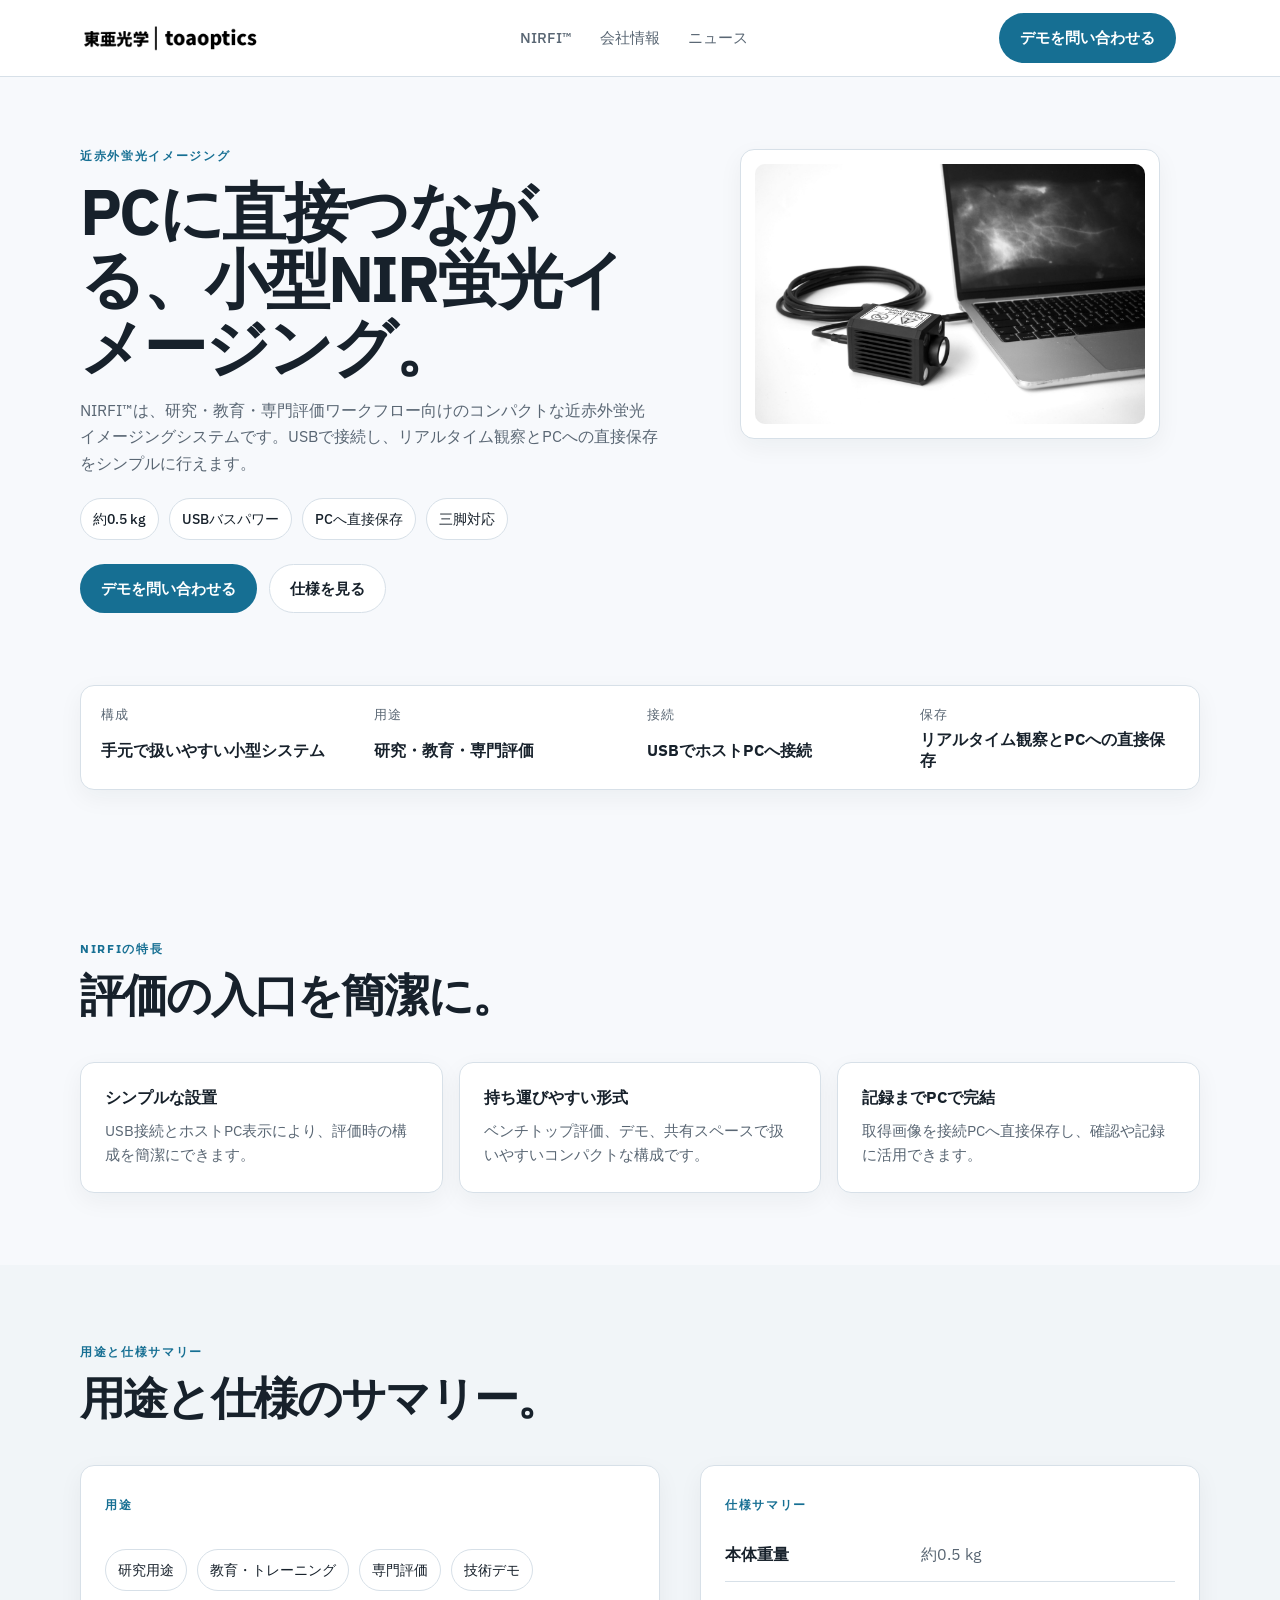
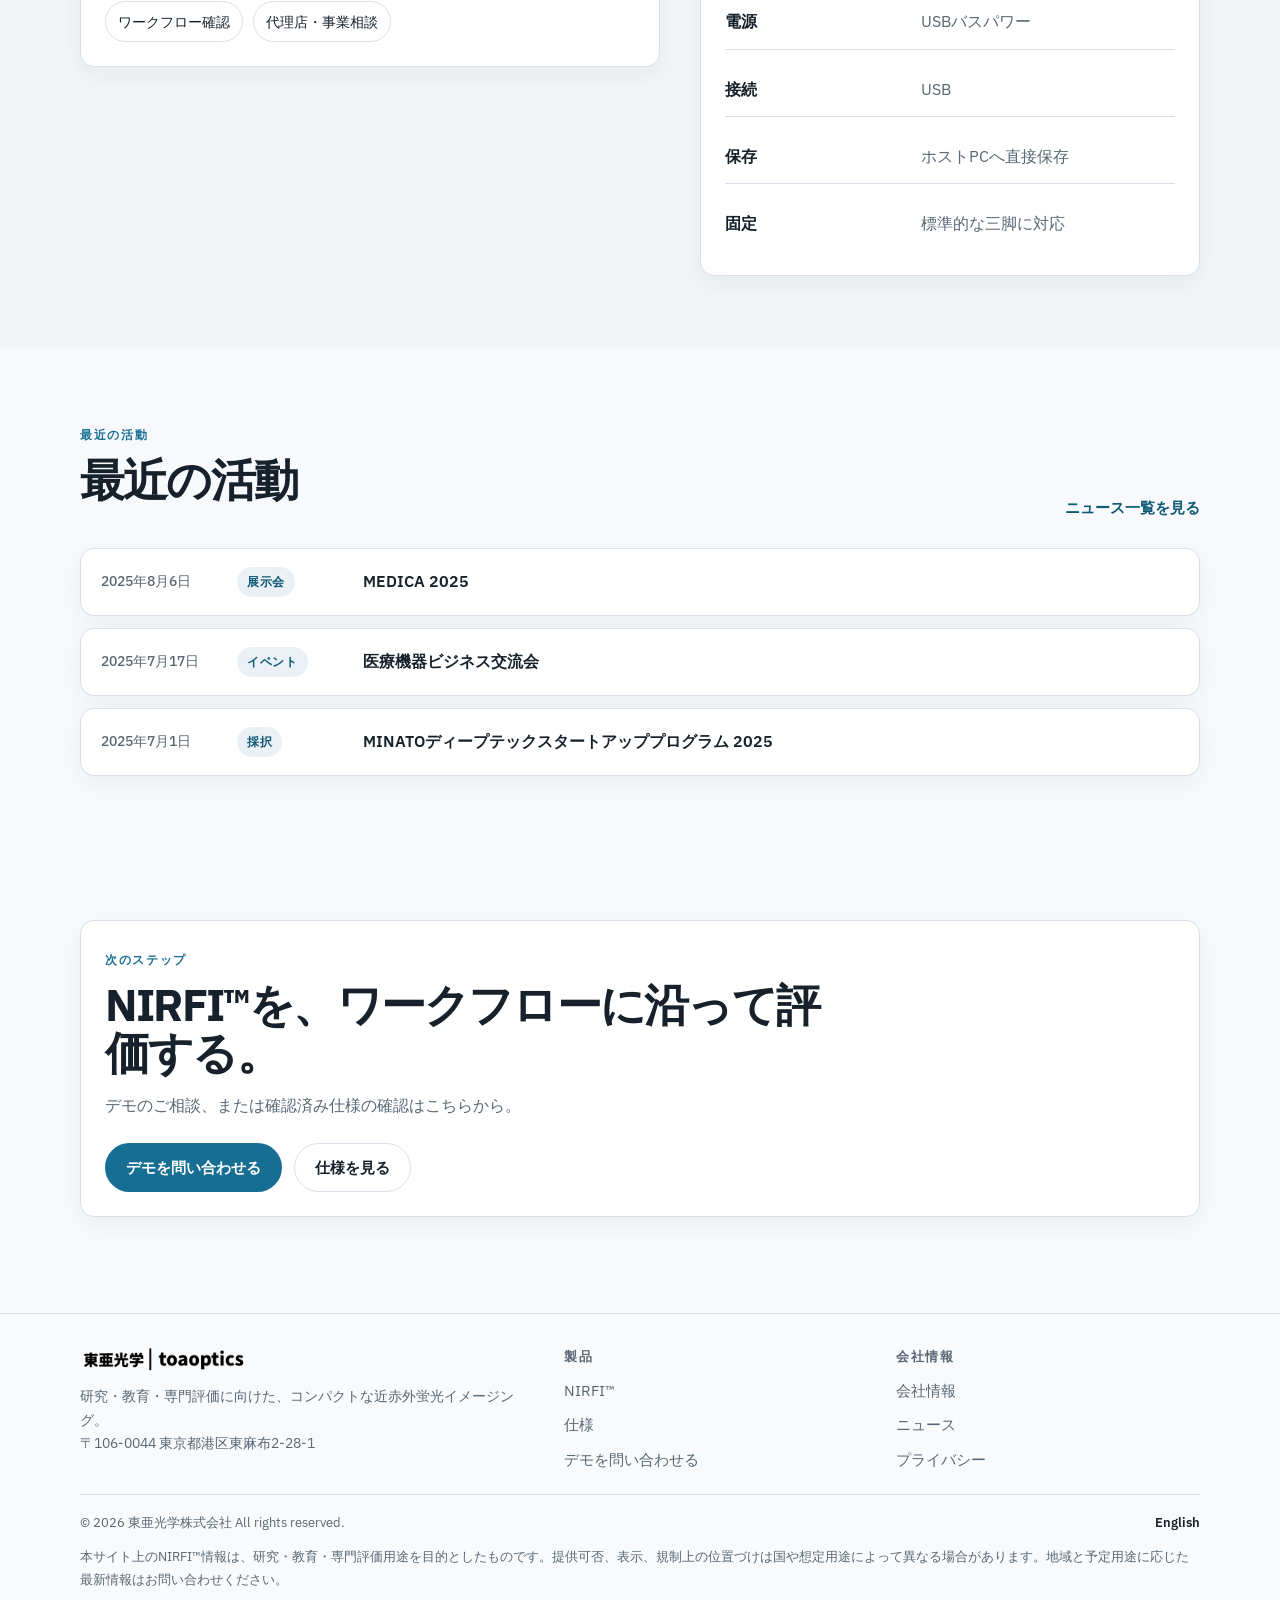
==== commit bc047004: "Refactor section titles for clarity and consistency across multiple pages; enhance styling for impro" ====
--- a/jp/index.html
+++ b/jp/index.html
@@ -142,7 +142,7 @@
       <div class="section-header">
         <div>
           <div class="section-label">用途と仕様サマリー</div>
-          <h2 class="section-title">初期評価に必要な情報だけを掲載。</h2>
+          <h2 class="section-title">用途と仕様のサマリー。</h2>
         </div>
       </div>
       <div class="two-column-layout">
--- a/css/style.css
+++ b/css/style.css
@@ -422,6 +422,14 @@
   padding: 24px;
 }
 
+.panel-title {
+  margin: 0 0 16px;
+  font-size: 1.05rem;
+  font-weight: 600;
+  line-height: 1.35;
+  letter-spacing: -0.01em;
+}
+
 .benefit-card h3,
 .compact-panel h3,
 .contact-detail strong,
@@ -453,10 +461,15 @@
 .snapshot-list,
 .contact-detail-list,
 .news-list,
-.activity-list,
+.activity-list {
+  display: grid;
+  gap: 12px;
+}
+
 .privacy-grid {
   display: grid;
-  gap: 12px;
+  grid-template-columns: repeat(2, minmax(0, 1fr));
+  gap: 16px;
 }
 
 .snapshot-list li,
@@ -836,7 +849,8 @@
   .facts-strip-list,
   .benefit-grid,
   .gallery-grid,
-  .form-row {
+  .form-row,
+  .privacy-grid {
     grid-template-columns: 1fr;
   }
 
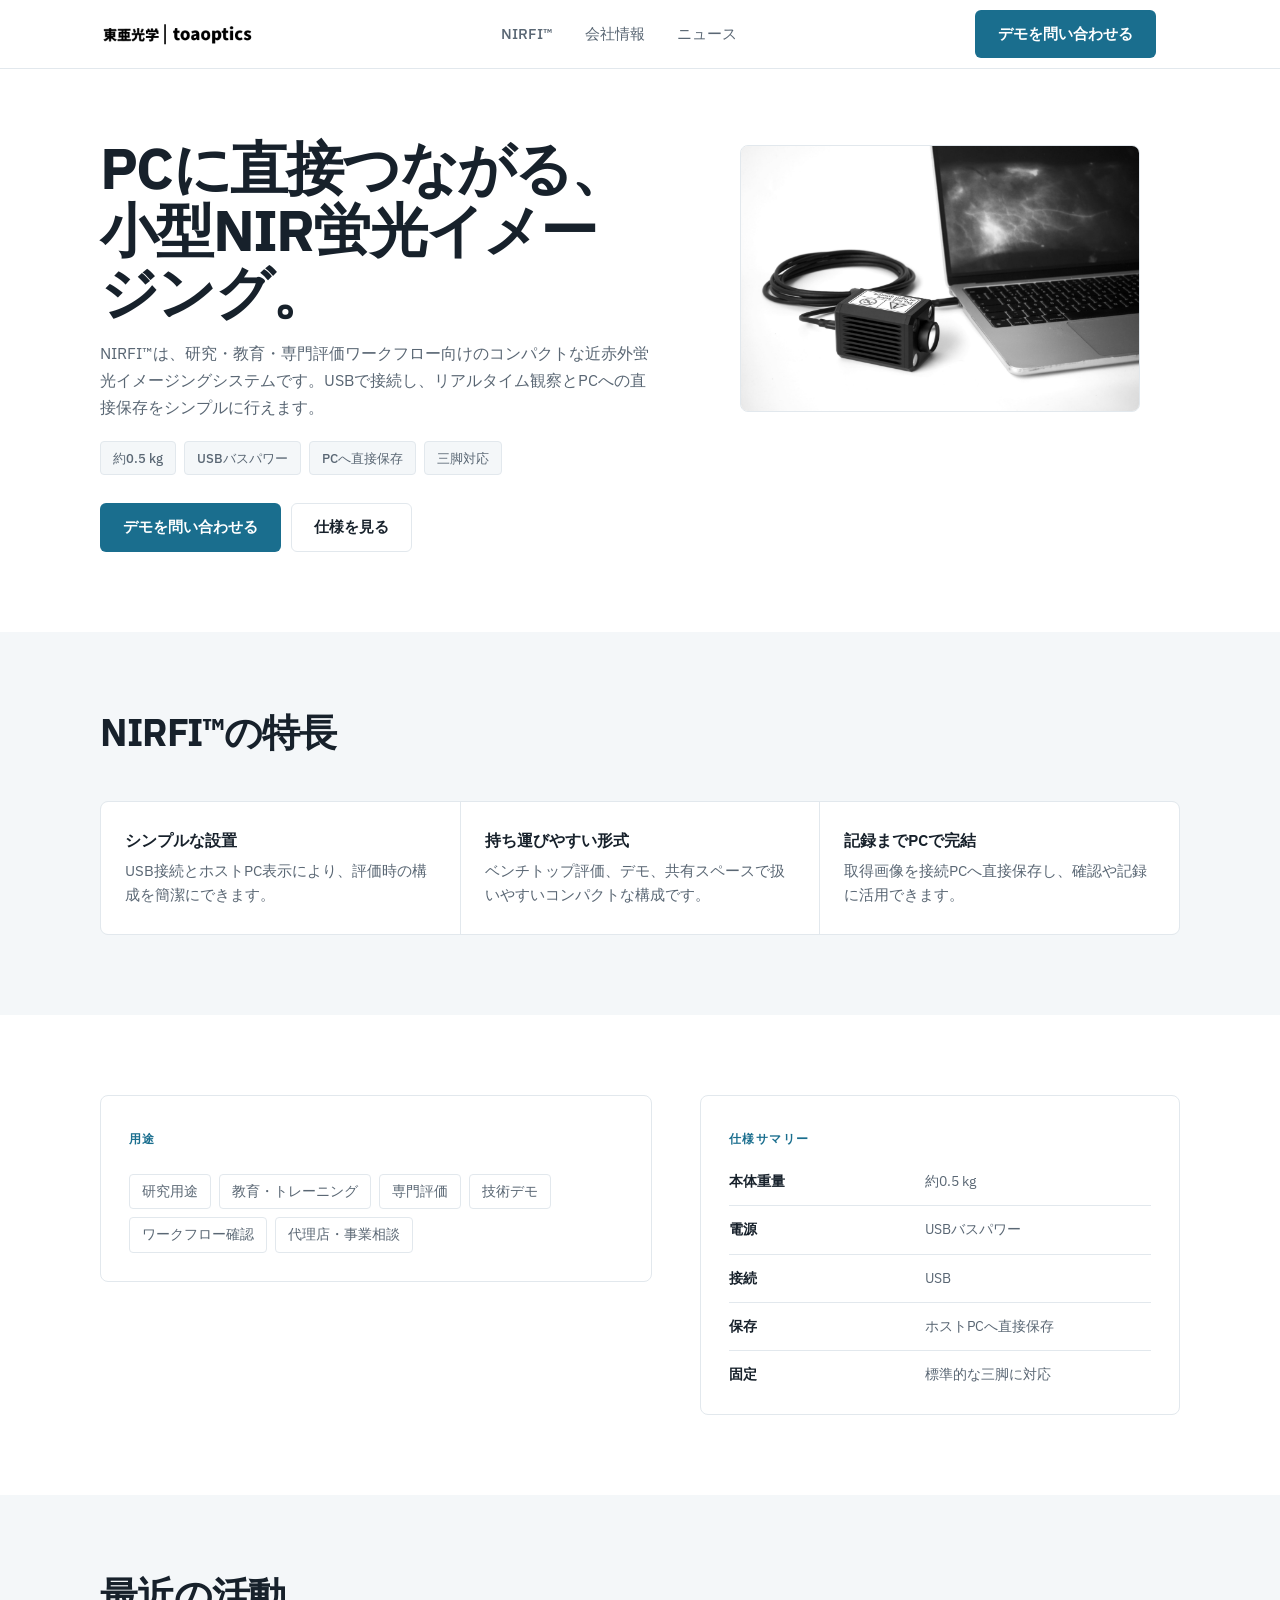
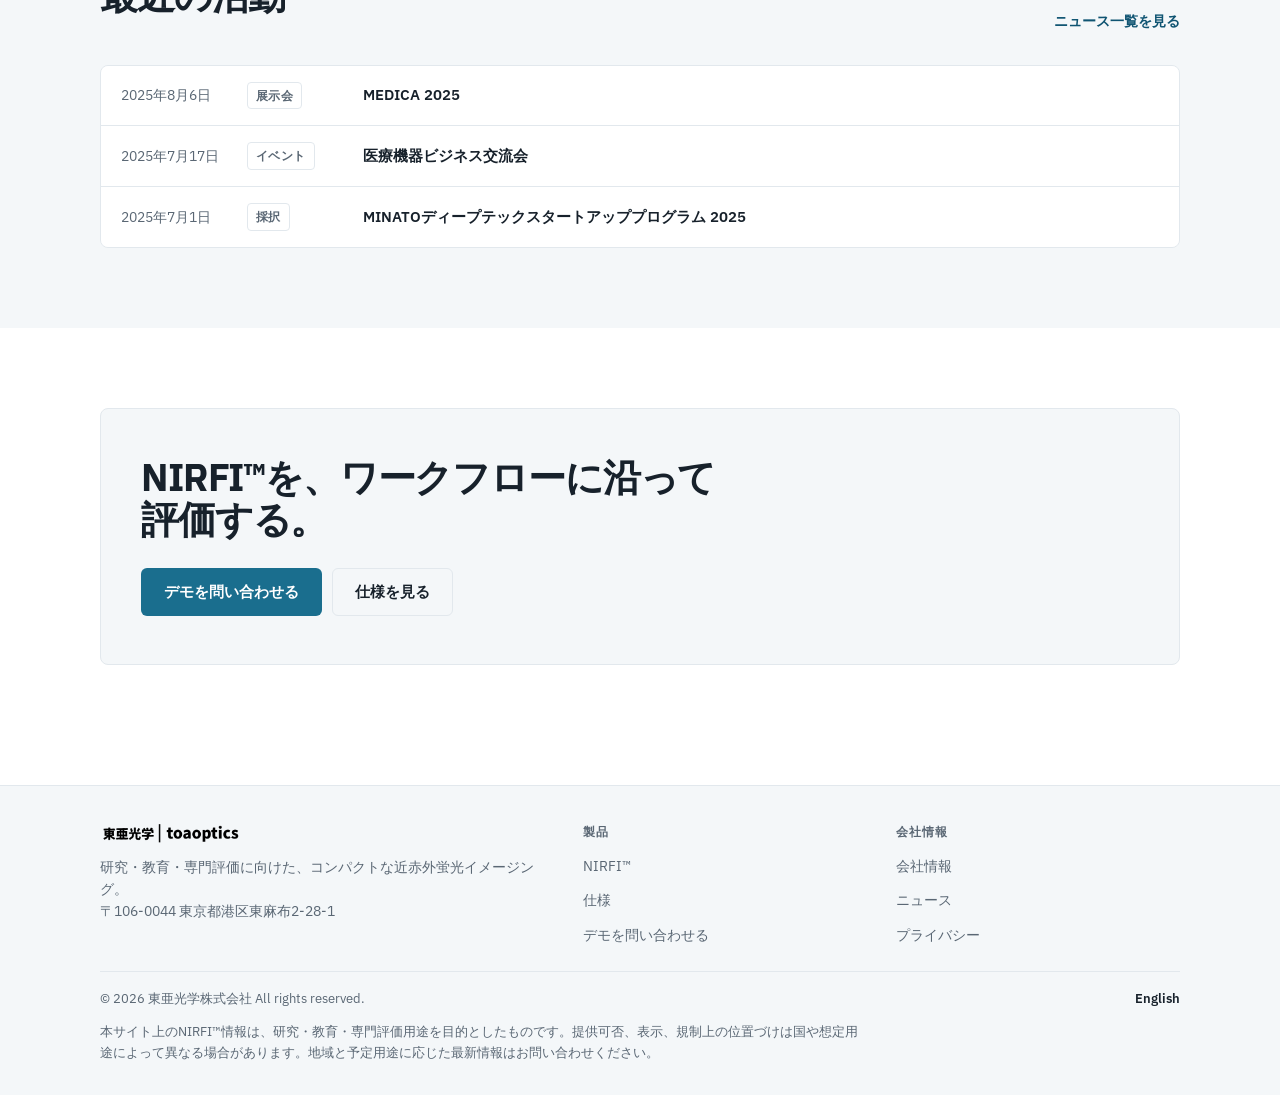
==== commit ed46b76d: "l" ====
--- a/jp/index.html
+++ b/jp/index.html
@@ -37,7 +37,7 @@
     <a class="nav-logo" href="index.html" aria-label="東亜光学 ホーム">
       <img src="../images/logo.png" width="488" height="72" alt="東亜光学" loading="lazy" />
     </a>
-    <ul class="nav-links">
+    <ul class="nav-links" aria-label="サイトナビゲーション">
       <li><a href="nirfi.html">NIRFI™</a></li>
       <li><a href="about.html">会社情報</a></li>
       <li><a href="news.html">ニュース</a></li>
@@ -62,11 +62,12 @@
 </div>
 
 <main id="main">
+
+  <!-- Hero -->
   <section class="hero">
     <div class="container">
       <div class="hero-grid">
         <div class="hero-copy">
-          <div class="section-label">近赤外蛍光イメージング</div>
           <h1>PCに直接つながる、小型NIR蛍光イメージング。</h1>
           <p>NIRFI™は、研究・教育・専門評価ワークフロー向けのコンパクトな近赤外蛍光イメージングシステムです。USBで接続し、リアルタイム観察とPCへの直接保存をシンプルに行えます。</p>
           <ul class="chip-list" aria-label="主な製品情報">
@@ -87,38 +88,11 @@
     </div>
   </section>
 
-  <section class="section" style="padding-top: 0;">
-    <div class="container">
-      <div class="facts-strip" aria-label="製品ファクト">
-        <ul class="facts-strip-list">
-          <li>
-            <span>構成</span>
-            <strong>手元で扱いやすい小型システム</strong>
-          </li>
-          <li>
-            <span>用途</span>
-            <strong>研究・教育・専門評価</strong>
-          </li>
-          <li>
-            <span>接続</span>
-            <strong>USBでホストPCへ接続</strong>
-          </li>
-          <li>
-            <span>保存</span>
-            <strong>リアルタイム観察とPCへの直接保存</strong>
-          </li>
-        </ul>
-      </div>
-    </div>
-  </section>
-
-  <section class="section">
+  <!-- Why NIRFI -->
+  <section class="section section--tint">
     <div class="container">
       <div class="section-header">
-        <div>
-          <div class="section-label">NIRFIの特長</div>
-          <h2 class="section-title">評価の入口を簡潔に。</h2>
-        </div>
+        <h2 class="section-title">NIRFI™の特長</h2>
       </div>
       <div class="benefit-grid">
         <article class="benefit-card">
@@ -137,14 +111,9 @@
     </div>
   </section>
 
-  <section class="section section--tint">
-    <div class="container">
-      <div class="section-header">
-        <div>
-          <div class="section-label">用途と仕様サマリー</div>
-          <h2 class="section-title">用途と仕様のサマリー。</h2>
-        </div>
-      </div>
+  <!-- Use cases + Technical snapshot -->
+  <section class="section">
+    <div class="container">
       <div class="two-column-layout">
         <article class="compact-panel">
           <div class="section-label">用途</div>
@@ -171,13 +140,11 @@
     </div>
   </section>
 
-  <section class="section">
+  <!-- Recent activity -->
+  <section class="section section--tint">
     <div class="container">
       <div class="section-header">
-        <div>
-          <div class="section-label">最近の活動</div>
-          <h2 class="section-title">最近の活動</h2>
-        </div>
+        <h2 class="section-title">最近の活動</h2>
         <a class="section-link" href="news.html">ニュース一覧を見る</a>
       </div>
       <div class="activity-list">
@@ -200,12 +167,11 @@
     </div>
   </section>
 
+  <!-- CTA -->
   <section class="section">
     <div class="container">
       <div class="cta-panel">
-        <div class="section-label">次のステップ</div>
         <h2 class="section-title">NIRFI™を、ワークフローに沿って評価する。</h2>
-        <p class="section-copy">デモのご相談、または確認済み仕様の確認はこちらから。</p>
         <div class="cta-actions">
           <a class="btn btn-primary" href="contact.html">デモを問い合わせる</a>
           <a class="btn btn-secondary" href="nirfi.html#specs">仕様を見る</a>
@@ -213,6 +179,7 @@
       </div>
     </div>
   </section>
+
 </main>
 
 <footer class="footer">
--- a/css/style.css
+++ b/css/style.css
@@ -1,19 +1,19 @@
 @import url('https://fonts.googleapis.com/css2?family=IBM+Plex+Sans:wght@400;500;600;700&display=swap');
 
 :root {
-  --color-bg: #f7f9fc;
+  --color-bg: #ffffff;
   --color-surface: #ffffff;
   --color-text: #17212b;
   --color-muted: #5a6774;
-  --color-border: #d7e0e8;
-  --color-accent: #166f93;
-  --color-accent-strong: #0f5975;
-  --color-subtle: #eaf0f5;
-  --radius-card: 14px;
-  --shadow-soft: 0 8px 24px rgba(23, 33, 43, 0.05);
-  --container: 1120px;
-  --section-space: 72px;
-  --transition: 160ms ease;
+  --color-border: #e2e8ed;
+  --color-accent: #1a6e8e;
+  --color-accent-strong: #0f5472;
+  --color-subtle: #f4f7f9;
+  --radius-card: 8px;
+  --shadow-soft: 0 1px 4px rgba(23, 33, 43, 0.06);
+  --container: 1080px;
+  --section-space: 80px;
+  --transition: 140ms ease;
 }
 
 *,
@@ -25,7 +25,7 @@
 html {
   font-size: 16px;
   scroll-behavior: smooth;
-  scroll-padding-top: 88px;
+  scroll-padding-top: 72px;
 }
 
 body {
@@ -74,13 +74,14 @@
   list-style: none;
 }
 
+/* ── Skip link ── */
 .skip-link {
   position: absolute;
   top: -48px;
   left: 16px;
   z-index: 2000;
   padding: 10px 14px;
-  border-radius: 10px;
+  border-radius: 6px;
   background: var(--color-text);
   color: var(--color-surface);
   transition: top var(--transition);
@@ -90,6 +91,7 @@
   top: 16px;
 }
 
+/* ── Layout ── */
 .container,
 .nav-inner,
 .mobile-menu-inner {
@@ -105,36 +107,38 @@
 }
 
 .section--tint {
-  background: #f1f5f8;
-}
-
+  background: var(--color-subtle);
+}
+
+/* ── Section label (eyebrow) ── */
 .section-label {
   display: inline-block;
-  margin-bottom: 12px;
+  margin-bottom: 10px;
   color: var(--color-accent);
-  font-size: 0.74rem;
+  font-size: 0.72rem;
   font-weight: 700;
-  letter-spacing: 0.14em;
+  letter-spacing: 0.13em;
   text-transform: uppercase;
 }
 
+/* ── Typography ── */
 .section-title,
 .hero-copy h1,
 .detail-copy h1,
 .page-hero h1 {
   margin: 0 0 16px;
-  letter-spacing: -0.04em;
-  line-height: 1.06;
+  letter-spacing: -0.03em;
+  line-height: 1.08;
 }
 
 .hero-copy h1,
 .detail-copy h1 {
-  font-size: clamp(2.5rem, 5vw, 4.2rem);
+  font-size: clamp(2.2rem, 4.5vw, 3.6rem);
 }
 
 .page-hero h1,
 .section-title {
-  font-size: clamp(1.8rem, 4vw, 2.8rem);
+  font-size: clamp(1.6rem, 3.5vw, 2.4rem);
 }
 
 .section-copy,
@@ -144,9 +148,10 @@
 .contact-copy p,
 .privacy-card p {
   margin: 0;
-  max-width: 760px;
+  max-width: 640px;
   color: var(--color-muted);
   font-size: 1rem;
+  line-height: 1.7;
 }
 
 .section-header {
@@ -154,40 +159,41 @@
   align-items: end;
   justify-content: space-between;
   gap: 20px;
-  margin-bottom: 28px;
+  margin-bottom: 32px;
 }
 
 .section-link {
+  flex-shrink: 0;
   color: var(--color-accent-strong);
-  font-size: 0.95rem;
-  font-weight: 600;
-}
-
+  font-size: 0.9rem;
+  font-weight: 600;
+}
+
+.section-link:hover {
+  color: var(--color-accent);
+}
+
+/* ── Buttons ── */
 .btn {
   display: inline-flex;
   align-items: center;
   justify-content: center;
   min-height: 46px;
-  padding: 11px 20px;
+  padding: 11px 22px;
   border: 1px solid transparent;
-  border-radius: 999px;
-  font-size: 0.95rem;
+  border-radius: 6px;
+  font-size: 0.92rem;
   font-weight: 600;
   transition:
     background-color var(--transition),
     color var(--transition),
-    border-color var(--transition),
-    transform var(--transition);
+    border-color var(--transition);
   cursor: pointer;
-}
-
-.btn:hover {
-  transform: translateY(-1px);
 }
 
 .btn-primary {
   background: var(--color-accent);
-  color: var(--color-surface);
+  color: #fff;
 }
 
 .btn-primary:hover {
@@ -196,7 +202,7 @@
 
 .btn-secondary {
   border-color: var(--color-border);
-  background: var(--color-surface);
+  background: transparent;
   color: var(--color-text);
 }
 
@@ -205,21 +211,22 @@
   color: var(--color-accent-strong);
 }
 
+/* ── Navigation ── */
 .nav {
   position: sticky;
   top: 0;
   z-index: 1000;
   border-bottom: 1px solid var(--color-border);
-  background: rgba(255, 255, 255, 0.94);
-  backdrop-filter: blur(10px);
+  background: rgba(255, 255, 255, 0.96);
+  backdrop-filter: blur(8px);
 }
 
 .nav.scrolled {
-  box-shadow: var(--shadow-soft);
+  box-shadow: 0 1px 8px rgba(23, 33, 43, 0.07);
 }
 
 .nav-inner {
-  min-height: 76px;
+  min-height: 68px;
   display: grid;
   grid-template-columns: auto 1fr auto auto;
   align-items: center;
@@ -228,13 +235,13 @@
 
 .nav-logo img {
   width: auto;
-  height: 28px;
+  height: 24px;
 }
 
 .nav-links {
   display: flex;
   justify-content: center;
-  gap: 24px;
+  gap: 28px;
 }
 
 .nav-links a,
@@ -243,7 +250,7 @@
   align-items: center;
   min-height: 44px;
   color: var(--color-muted);
-  font-size: 0.95rem;
+  font-size: 0.92rem;
   font-weight: 500;
 }
 
@@ -266,22 +273,22 @@
   height: 44px;
   padding: 0;
   border: 1px solid var(--color-border);
-  border-radius: 999px;
-  background: var(--color-surface);
+  border-radius: 6px;
+  background: transparent;
   cursor: pointer;
 }
 
 .hamburger .bar {
   display: block;
   width: 18px;
-  height: 2px;
+  height: 1.5px;
   border-radius: 999px;
   background: var(--color-text);
   transition: transform var(--transition), opacity var(--transition);
 }
 
 .hamburger .bar + .bar {
-  margin-top: 4px;
+  margin-top: 5px;
 }
 
 .mobile-menu {
@@ -291,21 +298,22 @@
 
 .mobile-menu-inner {
   display: grid;
-  gap: 8px;
+  gap: 4px;
   padding: 12px 0 18px;
 }
 
 .mobile-menu .btn {
-  margin-top: 6px;
-}
-
+  margin-top: 8px;
+}
+
+/* ── Hero ── */
 .hero,
 .product-hero {
-  padding-top: 56px;
+  padding-top: 60px;
 }
 
 .page-hero {
-  padding-top: 56px;
+  padding-top: 60px;
   padding-bottom: 40px;
 }
 
@@ -314,8 +322,8 @@
 .contact-grid,
 .two-column-layout {
   display: grid;
-  grid-template-columns: minmax(0, 1fr) minmax(320px, 500px);
-  gap: 40px;
+  grid-template-columns: minmax(0, 1fr) minmax(300px, 480px);
+  gap: 48px;
   align-items: start;
 }
 
@@ -329,150 +337,269 @@
 .cta-actions {
   display: flex;
   flex-wrap: wrap;
-  gap: 12px;
-  margin-top: 24px;
-}
-
-.chip-list,
+  gap: 10px;
+  margin-top: 28px;
+}
+
+/* ── Chips ── */
+.chip-list {
+  display: flex;
+  flex-wrap: wrap;
+  gap: 8px;
+  margin-top: 20px;
+}
+
+.chip-list li {
+  padding: 5px 12px;
+  border: 1px solid var(--color-border);
+  border-radius: 4px;
+  background: var(--color-subtle);
+  color: var(--color-muted);
+  font-size: 0.84rem;
+  font-weight: 500;
+}
+
+/* ── Hero image ── */
+.hero-media {
+  border: 1px solid var(--color-border);
+  border-radius: var(--radius-card);
+  background: var(--color-subtle);
+  overflow: hidden;
+}
+
+.hero-media img {
+  width: 100%;
+  object-fit: cover;
+}
+
+/* ── Benefit cards ── */
+.benefit-grid {
+  display: grid;
+  grid-template-columns: repeat(3, minmax(0, 1fr));
+  gap: 1px;
+  border: 1px solid var(--color-border);
+  border-radius: var(--radius-card);
+  overflow: hidden;
+  background: var(--color-border);
+}
+
+.benefit-card {
+  padding: 28px 24px;
+  background: var(--color-surface);
+}
+
+.benefit-card h3 {
+  margin: 0 0 8px;
+  font-size: 0.97rem;
+  font-weight: 600;
+  line-height: 1.35;
+}
+
+.benefit-card p {
+  margin: 0;
+  color: var(--color-muted);
+  font-size: 0.92rem;
+  line-height: 1.6;
+}
+
+/* ── Use case list ── */
 .use-case-list {
   display: flex;
   flex-wrap: wrap;
-  gap: 10px;
-  margin-top: 22px;
-}
-
-.chip-list li,
+  gap: 8px;
+  margin-top: 16px;
+}
+
 .use-case-list li {
-  padding: 8px 12px;
-  border: 1px solid var(--color-border);
-  border-radius: 999px;
-  background: var(--color-surface);
-  color: var(--color-text);
-  font-size: 0.9rem;
-  font-weight: 500;
-}
-
-.hero-media,
-.benefit-card,
-.facts-strip,
-.compact-panel,
-.activity-item,
-.news-item,
-.gallery-figure,
-.contact-form-card,
-.privacy-card,
-.profile-table,
-.cta-panel,
-.contact-detail,
-.spec-table-wrap {
+  padding: 5px 12px;
+  border: 1px solid var(--color-border);
+  border-radius: 4px;
+  color: var(--color-muted);
+  font-size: 0.88rem;
+}
+
+/* ── Two column panels ── */
+.compact-panel {
+  padding: 28px;
   border: 1px solid var(--color-border);
   border-radius: var(--radius-card);
   background: var(--color-surface);
-  box-shadow: var(--shadow-soft);
-}
-
-.hero-media {
-  padding: 14px;
-}
-
-.hero-media img {
-  width: 100%;
-  border-radius: calc(var(--radius-card) - 4px);
-  object-fit: cover;
-}
-
-.facts-strip {
-  padding: 18px 20px;
-}
-
-.facts-strip-list {
-  display: grid;
-  grid-template-columns: repeat(4, minmax(0, 1fr));
-  gap: 14px;
-}
-
-.facts-strip-list li {
-  display: grid;
-  gap: 4px;
-}
-
-.facts-strip-list span {
-  color: var(--color-muted);
-  font-size: 0.8rem;
-  text-transform: uppercase;
-  letter-spacing: 0.08em;
-}
-
-.facts-strip-list strong {
-  font-size: 0.97rem;
-  line-height: 1.35;
-}
-
-.benefit-grid {
-  display: grid;
-  grid-template-columns: repeat(3, minmax(0, 1fr));
-  gap: 16px;
-}
-
-.benefit-card,
-.compact-panel,
-.contact-form-card,
-.privacy-card,
-.cta-panel {
-  padding: 24px;
 }
 
 .panel-title {
   margin: 0 0 16px;
-  font-size: 1.05rem;
+  font-size: 1rem;
   font-weight: 600;
   line-height: 1.35;
   letter-spacing: -0.01em;
 }
 
-.benefit-card h3,
-.compact-panel h3,
-.contact-detail strong,
-.privacy-card h2 {
-  margin: 0 0 10px;
-  font-size: 1rem;
-  line-height: 1.35;
-}
-
-.benefit-card p,
-.compact-panel p,
-.news-item-title,
-.contact-detail span,
-.privacy-card li {
+.compact-panel p {
   margin: 0;
   color: var(--color-muted);
-  font-size: 0.94rem;
-}
-
-.two-column-layout {
-  align-items: start;
-}
-
-.compact-panel p + .use-case-list,
-.compact-panel p + .snapshot-list {
-  margin-top: 18px;
-}
-
-.snapshot-list,
-.contact-detail-list,
-.news-list,
-.activity-list {
-  display: grid;
+  font-size: 0.92rem;
+}
+
+/* ── Snapshot / spec list ── */
+.snapshot-list {
+  display: grid;
+  gap: 0;
+}
+
+.snapshot-list li {
+  display: grid;
+  grid-template-columns: minmax(130px, 180px) minmax(0, 1fr);
+  gap: 16px;
+  padding: 12px 0;
+  border-bottom: 1px solid var(--color-border);
+}
+
+.snapshot-list li:last-child {
+  border-bottom: 0;
+  padding-bottom: 0;
+}
+
+.snapshot-list strong {
+  font-size: 0.88rem;
+  font-weight: 600;
+  color: var(--color-text);
+}
+
+.snapshot-list span {
+  color: var(--color-muted);
+  font-size: 0.88rem;
+}
+
+/* ── Activity / News list ── */
+.activity-list,
+.news-list {
+  display: grid;
+  gap: 0;
+  border: 1px solid var(--color-border);
+  border-radius: var(--radius-card);
+  overflow: hidden;
+}
+
+.activity-item,
+.news-item {
+  display: grid;
+  grid-template-columns: 110px 100px minmax(0, 1fr);
+  gap: 16px;
+  padding: 16px 20px;
+  align-items: center;
+  border-bottom: 1px solid var(--color-border);
+  background: var(--color-surface);
+}
+
+.activity-item:last-child,
+.news-item:last-child {
+  border-bottom: 0;
+}
+
+.activity-date,
+.news-item-date {
+  color: var(--color-muted);
+  font-size: 0.85rem;
+}
+
+.activity-tag,
+.news-item-tag {
+  justify-self: start;
+  padding: 3px 8px;
+  border: 1px solid var(--color-border);
+  border-radius: 4px;
+  color: var(--color-muted);
+  font-size: 0.75rem;
+  font-weight: 600;
+  letter-spacing: 0.04em;
+  text-transform: uppercase;
+}
+
+.activity-title,
+.news-item-title {
+  color: var(--color-text);
+  font-size: 0.92rem;
+  font-weight: 600;
+}
+
+/* ── Gallery ── */
+.gallery-grid {
+  display: grid;
+  grid-template-columns: repeat(4, minmax(0, 1fr));
   gap: 12px;
 }
 
-.privacy-grid {
-  display: grid;
-  grid-template-columns: repeat(2, minmax(0, 1fr));
-  gap: 16px;
-}
-
-.snapshot-list li,
+.gallery-figure {
+  border: 1px solid var(--color-border);
+  border-radius: var(--radius-card);
+  overflow: hidden;
+  background: var(--color-subtle);
+}
+
+.gallery-figure img {
+  width: 100%;
+  aspect-ratio: 4 / 3;
+  object-fit: cover;
+}
+
+.gallery-figure figcaption {
+  padding: 10px 12px 12px;
+  color: var(--color-muted);
+  font-size: 0.82rem;
+}
+
+/* ── Spec table ── */
+.spec-table-wrap {
+  border: 1px solid var(--color-border);
+  border-radius: var(--radius-card);
+  overflow-x: auto;
+}
+
+.spec-table {
+  width: 100%;
+  border-collapse: collapse;
+}
+
+.spec-table th,
+.spec-table td {
+  padding: 14px 18px;
+  border-bottom: 1px solid var(--color-border);
+  text-align: left;
+  vertical-align: top;
+}
+
+.spec-table tr:last-child th,
+.spec-table tr:last-child td {
+  border-bottom: 0;
+}
+
+.spec-table th {
+  width: 34%;
+  font-size: 0.88rem;
+  font-weight: 600;
+}
+
+.spec-table td {
+  color: var(--color-muted);
+  font-size: 0.9rem;
+}
+
+.spec-note,
+.note-inline,
+.form-note {
+  margin: 12px 0 0;
+  color: var(--color-muted);
+  font-size: 0.84rem;
+}
+
+/* ── Company profile table ── */
+.profile-table {
+  border: 1px solid var(--color-border);
+  border-radius: var(--radius-card);
+  padding: 6px 20px;
+  background: var(--color-surface);
+}
+
 .profile-row {
   display: grid;
   grid-template-columns: minmax(120px, 180px) minmax(0, 1fr);
@@ -481,158 +608,91 @@
   border-bottom: 1px solid var(--color-border);
 }
 
-.snapshot-list li:last-child,
 .profile-row:last-child {
   border-bottom: 0;
 }
 
-.snapshot-list strong,
 .profile-row dt {
-  font-weight: 600;
-}
-
-.snapshot-list span,
+  font-size: 0.88rem;
+  font-weight: 600;
+  color: var(--color-text);
+}
+
 .profile-row dd {
   margin: 0;
   color: var(--color-muted);
-}
-
-.activity-item,
-.news-item {
-  display: grid;
-  grid-template-columns: 120px 110px minmax(0, 1fr);
-  gap: 16px;
-  padding: 18px 20px;
-  align-items: center;
-}
-
-.activity-date,
-.news-item-date {
-  color: var(--color-muted);
-  font-size: 0.88rem;
-  font-weight: 500;
-}
-
-.activity-tag,
-.news-item-tag {
-  justify-self: start;
-  padding: 5px 10px;
-  border-radius: 999px;
+  font-size: 0.9rem;
+}
+
+/* ── CTA panel ── */
+.cta-panel {
+  padding: 48px 40px;
+  border: 1px solid var(--color-border);
+  border-radius: var(--radius-card);
   background: var(--color-subtle);
-  color: var(--color-accent-strong);
-  font-size: 0.76rem;
-  font-weight: 700;
-  letter-spacing: 0.06em;
-  text-transform: uppercase;
-}
-
-.activity-title,
-.news-item-title {
-  color: var(--color-text);
-  font-size: 0.98rem;
-  font-weight: 600;
-}
-
-.spec-table-wrap {
-  overflow-x: auto;
-}
-
-.spec-table {
-  width: 100%;
-  border-collapse: collapse;
-}
-
-.spec-table th,
-.spec-table td {
-  padding: 16px 18px;
-  border-bottom: 1px solid var(--color-border);
-  text-align: left;
-  vertical-align: top;
-}
-
-.spec-table tr:last-child th,
-.spec-table tr:last-child td {
-  border-bottom: 0;
-}
-
-.spec-table th {
-  width: 34%;
-  font-size: 0.92rem;
-  font-weight: 600;
-}
-
-.spec-table td {
-  color: var(--color-muted);
-  font-size: 0.94rem;
-}
-
-.spec-note,
-.note-inline,
-.form-note {
-  margin: 14px 0 0;
-  color: var(--color-muted);
-  font-size: 0.88rem;
-}
-
-.gallery-grid {
-  display: grid;
-  grid-template-columns: repeat(4, minmax(0, 1fr));
-  gap: 14px;
-}
-
-.gallery-figure {
-  overflow: hidden;
-}
-
-.gallery-figure img {
-  width: 100%;
-  aspect-ratio: 4 / 3;
-  object-fit: cover;
-}
-
-.gallery-figure figcaption {
-  padding: 12px 14px 14px;
-  color: var(--color-muted);
-  font-size: 0.88rem;
-}
-
-.profile-table {
-  padding: 8px 20px;
-}
-
+}
+
+.cta-panel .section-title {
+  max-width: 600px;
+}
+
+.cta-panel .section-copy {
+  max-width: 560px;
+  margin-top: 8px;
+}
+
+/* ── Contact ── */
 .contact-detail-list {
-  margin-top: 22px;
+  margin-top: 24px;
+  display: grid;
+  gap: 10px;
 }
 
 .contact-detail {
-  padding: 16px 18px;
+  padding: 14px 16px;
+  border: 1px solid var(--color-border);
+  border-radius: var(--radius-card);
+  background: var(--color-surface);
 }
 
 .contact-detail strong {
   display: block;
-  margin-bottom: 4px;
+  margin-bottom: 3px;
+  font-size: 0.88rem;
+  font-weight: 600;
   color: var(--color-text);
 }
 
 .contact-detail span {
   display: block;
+  color: var(--color-muted);
+  font-size: 0.9rem;
+}
+
+/* ── Form ── */
+.contact-form-card {
+  padding: 28px;
+  border: 1px solid var(--color-border);
+  border-radius: var(--radius-card);
+  background: var(--color-surface);
 }
 
 .form-group {
-  margin-bottom: 16px;
+  margin-bottom: 14px;
 }
 
 .form-row {
   display: grid;
   grid-template-columns: repeat(2, minmax(0, 1fr));
-  gap: 14px;
+  gap: 12px;
 }
 
 label {
   display: block;
-  margin-bottom: 8px;
-  font-size: 0.9rem;
-  font-weight: 600;
+  margin-bottom: 6px;
+  font-size: 0.86rem;
+  font-weight: 600;
+  color: var(--color-text);
 }
 
 .req {
@@ -644,15 +704,23 @@
 textarea {
   width: 100%;
   min-height: 44px;
-  padding: 11px 14px;
-  border: 1px solid var(--color-border);
-  border-radius: 12px;
+  padding: 10px 13px;
+  border: 1px solid var(--color-border);
+  border-radius: 6px;
   background: var(--color-surface);
   color: var(--color-text);
+  font-size: 0.92rem;
+}
+
+input:focus,
+select:focus,
+textarea:focus {
+  outline: none;
+  border-color: var(--color-accent);
 }
 
 textarea {
-  min-height: 148px;
+  min-height: 140px;
   resize: vertical;
 }
 
@@ -661,28 +729,29 @@
   grid-template-columns: auto 1fr;
   gap: 10px;
   align-items: start;
-  margin-bottom: 10px;
+  margin-bottom: 12px;
 }
 
 .consent-check input {
-  width: 18px;
-  min-height: 18px;
-  height: 18px;
+  width: 16px;
+  min-height: 16px;
+  height: 16px;
   margin-top: 3px;
 }
 
 .consent-check span {
   color: var(--color-muted);
-  font-size: 0.9rem;
+  font-size: 0.86rem;
+  line-height: 1.5;
 }
 
 .form-success,
 .form-error {
   display: none;
-  margin-top: 14px;
-  padding: 12px 14px;
-  border-radius: 12px;
-  font-size: 0.9rem;
+  margin-top: 12px;
+  padding: 10px 13px;
+  border-radius: 6px;
+  font-size: 0.88rem;
 }
 
 .form-success {
@@ -695,27 +764,53 @@
   color: #8d3030;
 }
 
-.cta-panel .section-title,
-.cta-panel .section-copy {
-  max-width: 720px;
-}
-
+/* ── Privacy ── */
+.privacy-grid {
+  display: grid;
+  grid-template-columns: repeat(2, minmax(0, 1fr));
+  gap: 1px;
+  border: 1px solid var(--color-border);
+  border-radius: var(--radius-card);
+  overflow: hidden;
+  background: var(--color-border);
+}
+
+.privacy-card {
+  padding: 24px;
+  background: var(--color-surface);
+}
+
+.privacy-card h2 {
+  margin: 0 0 8px;
+  font-size: 0.95rem;
+  font-weight: 600;
+  line-height: 1.35;
+}
+
+.privacy-card p {
+  margin: 0;
+  color: var(--color-muted);
+  font-size: 0.9rem;
+  line-height: 1.65;
+}
+
+/* ── Footer ── */
 .footer {
-  margin-top: 24px;
+  margin-top: 40px;
   border-top: 1px solid var(--color-border);
-  background: #f8fafc;
+  background: var(--color-subtle);
 }
 
 .footer-inner {
   display: grid;
-  grid-template-columns: minmax(0, 1.5fr) repeat(2, minmax(0, 1fr));
+  grid-template-columns: minmax(0, 1.6fr) repeat(2, minmax(0, 1fr));
   gap: 28px;
-  padding: 32px 0 22px;
+  padding: 36px 0 24px;
 }
 
 .footer-brand img {
   width: auto;
-  height: 26px;
+  height: 22px;
   margin-bottom: 12px;
 }
 
@@ -723,19 +818,21 @@
 .footer-note {
   margin: 0;
   color: var(--color-muted);
-  font-size: 0.9rem;
+  font-size: 0.86rem;
+  line-height: 1.6;
 }
 
 .footer-address {
-  margin-top: 10px;
+  margin-top: 8px;
+  font-size: 0.83rem;
 }
 
 .footer-heading {
   margin-bottom: 10px;
   color: var(--color-muted);
-  font-size: 0.8rem;
+  font-size: 0.75rem;
   font-weight: 700;
-  letter-spacing: 0.12em;
+  letter-spacing: 0.1em;
   text-transform: uppercase;
 }
 
@@ -746,12 +843,11 @@
 
 .footer-links a {
   color: var(--color-muted);
-  font-size: 0.92rem;
+  font-size: 0.88rem;
 }
 
 .footer-links a:hover,
-.footer-language:hover,
-.section-link:hover {
+.footer-language:hover {
   color: var(--color-accent-strong);
 }
 
@@ -762,24 +858,28 @@
   padding: 16px 0 0;
   border-top: 1px solid var(--color-border);
   color: var(--color-muted);
-  font-size: 0.84rem;
+  font-size: 0.8rem;
 }
 
 .footer-language {
   color: var(--color-text);
+  font-size: 0.83rem;
   font-weight: 600;
 }
 
 .footer-note {
-  padding: 12px 0 28px;
-  font-size: 0.84rem;
-}
-
+  padding: 12px 0 32px;
+  font-size: 0.8rem;
+  max-width: 760px;
+}
+
+/* ── Focus ── */
 :focus-visible {
-  outline: 3px solid rgba(22, 111, 147, 0.24);
+  outline: 2px solid var(--color-accent);
   outline-offset: 3px;
 }
 
+/* ── Responsive: tablet ── */
 @media (max-width: 960px) {
   .nav-inner {
     grid-template-columns: auto 1fr auto;
@@ -802,22 +902,25 @@
     grid-template-columns: 1fr;
   }
 
-  .facts-strip-list,
-  .benefit-grid,
+  .benefit-grid {
+    grid-template-columns: 1fr;
+    gap: 1px;
+  }
+
   .gallery-grid {
     grid-template-columns: repeat(2, minmax(0, 1fr));
   }
 
   .activity-item,
   .news-item {
-    grid-template-columns: 1fr;
-    align-items: start;
-  }
-}
-
+    grid-template-columns: auto auto 1fr;
+  }
+}
+
+/* ── Responsive: mobile ── */
 @media (max-width: 640px) {
   html {
-    scroll-padding-top: 76px;
+    scroll-padding-top: 72px;
   }
 
   .container,
@@ -833,31 +936,33 @@
   }
 
   .page-hero {
-    padding: 48px 0 28px;
+    padding: 48px 0 32px;
   }
 
   .hero-copy h1,
   .detail-copy h1 {
-    font-size: clamp(2.1rem, 11vw, 3rem);
+    font-size: clamp(1.9rem, 10vw, 2.6rem);
   }
 
   .page-hero h1,
   .section-title {
-    font-size: clamp(1.65rem, 8vw, 2.2rem);
-  }
-
-  .facts-strip-list,
-  .benefit-grid,
+    font-size: clamp(1.5rem, 7.5vw, 2rem);
+  }
+
   .gallery-grid,
   .form-row,
   .privacy-grid {
     grid-template-columns: 1fr;
   }
 
+  .privacy-grid {
+    gap: 1px;
+  }
+
   .snapshot-list li,
   .profile-row {
     grid-template-columns: 1fr;
-    gap: 6px;
+    gap: 4px;
   }
 
   .hero-actions .btn,
@@ -868,10 +973,19 @@
   .benefit-card,
   .compact-panel,
   .contact-form-card,
-  .privacy-card,
-  .cta-panel,
-  .facts-strip {
+  .cta-panel {
     padding: 20px;
+  }
+
+  .cta-panel {
+    padding: 32px 20px;
+  }
+
+  .activity-item,
+  .news-item {
+    grid-template-columns: 1fr;
+    gap: 6px;
+    align-items: start;
   }
 
   .footer-bottom {
@@ -880,6 +994,7 @@
   }
 }
 
+/* ── Reduced motion ── */
 @media (prefers-reduced-motion: reduce) {
   html {
     scroll-behavior: auto;
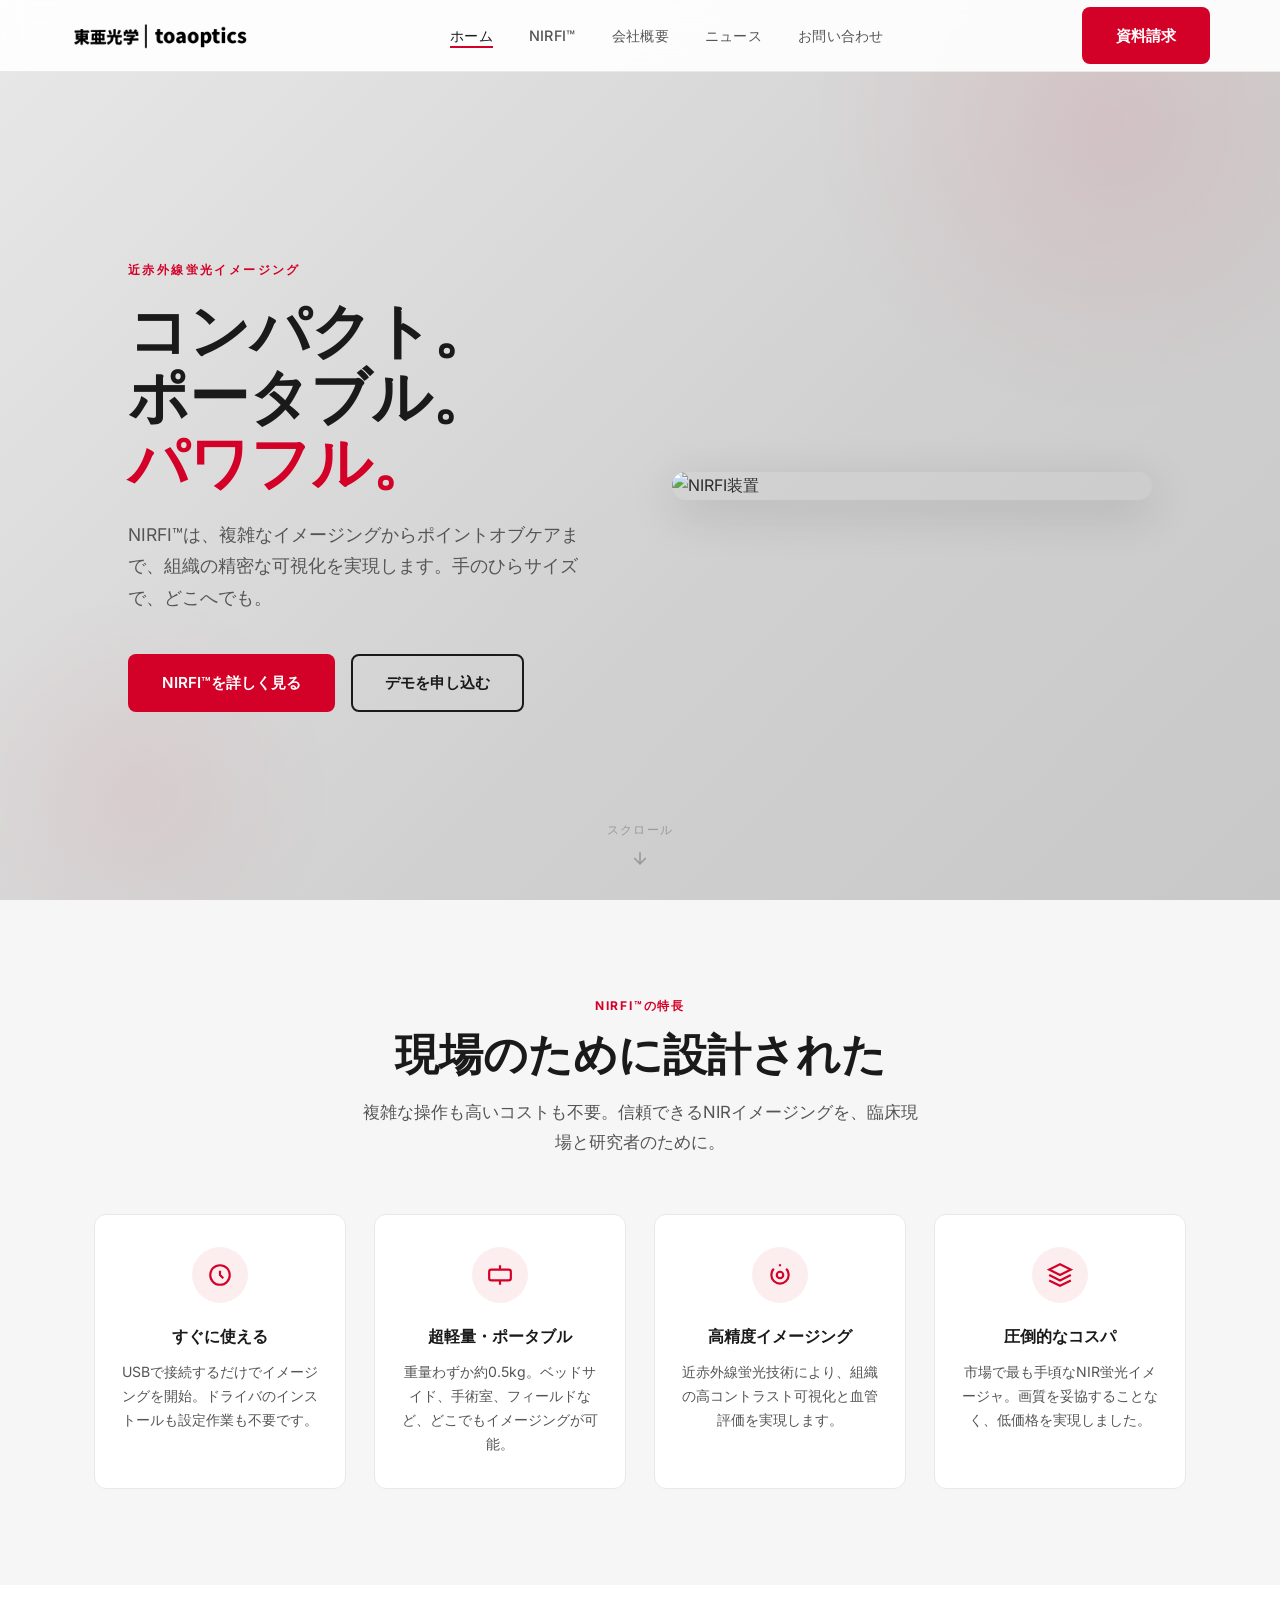
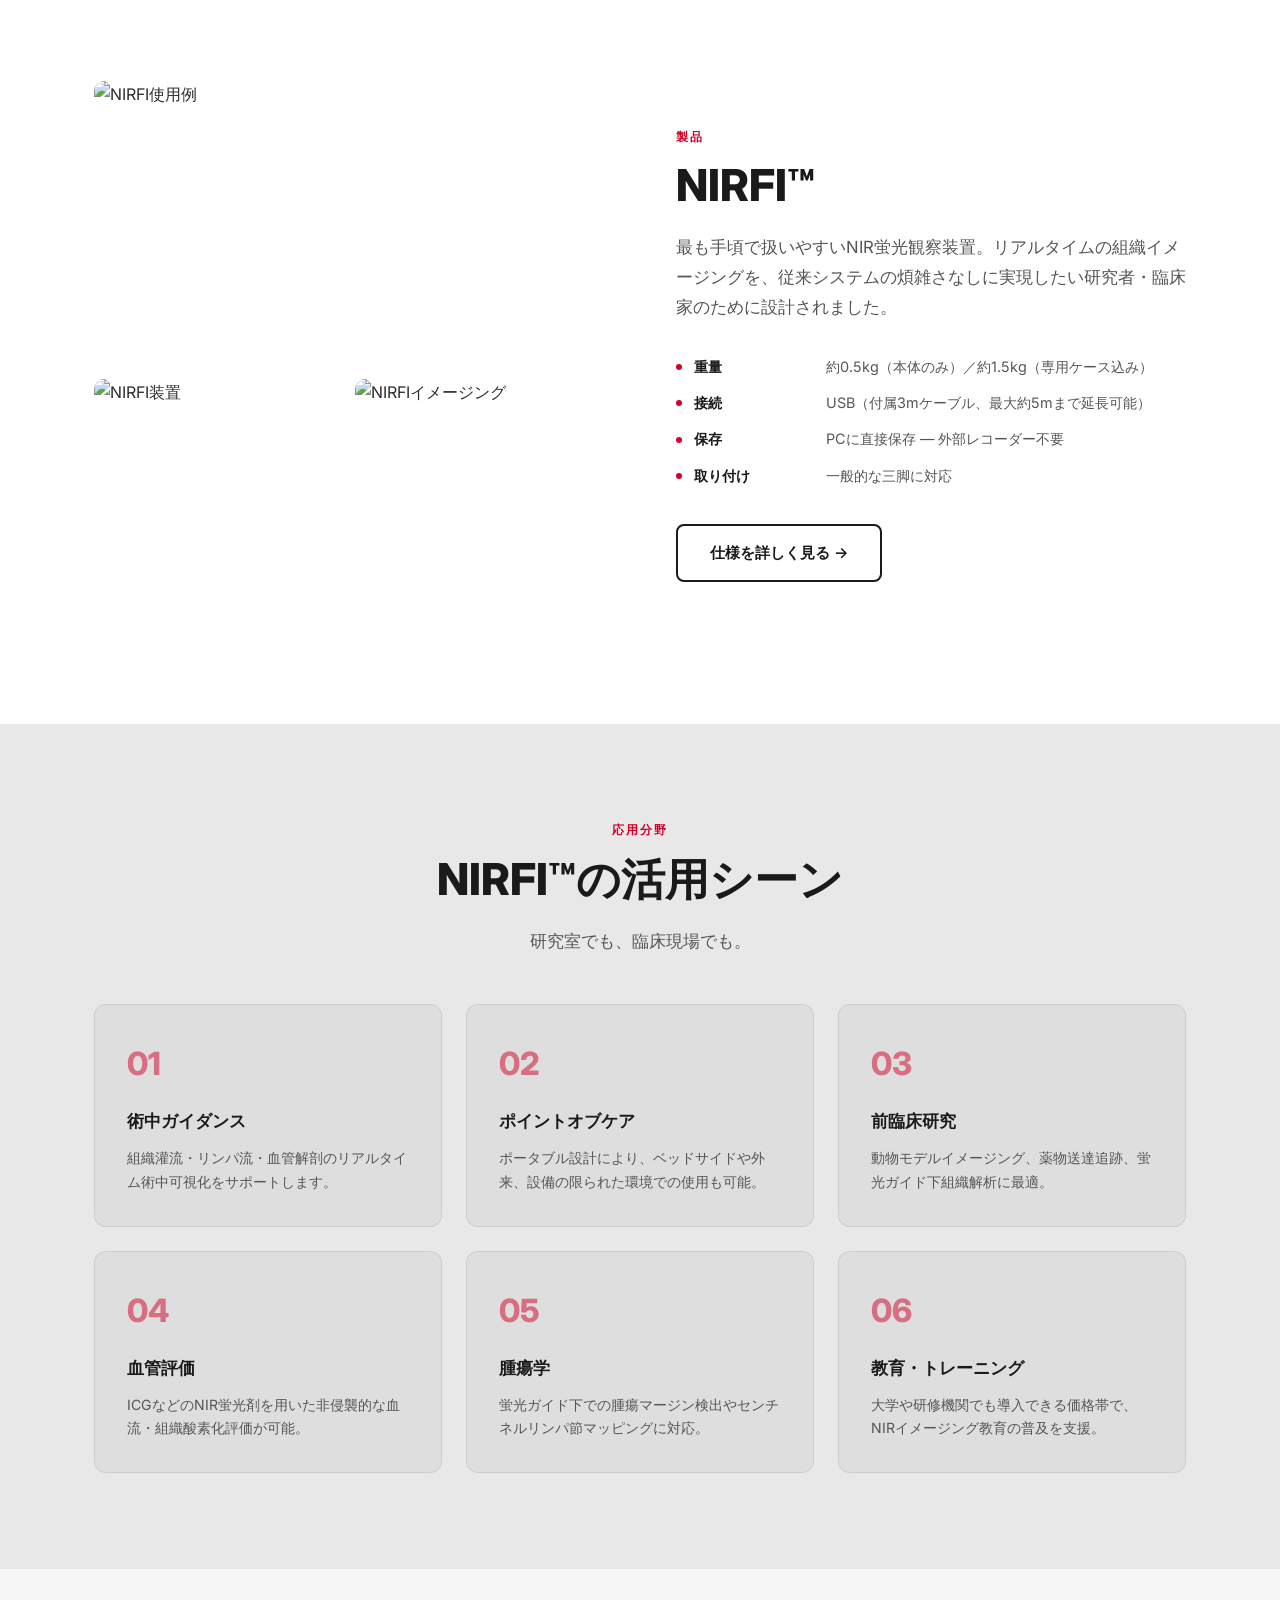
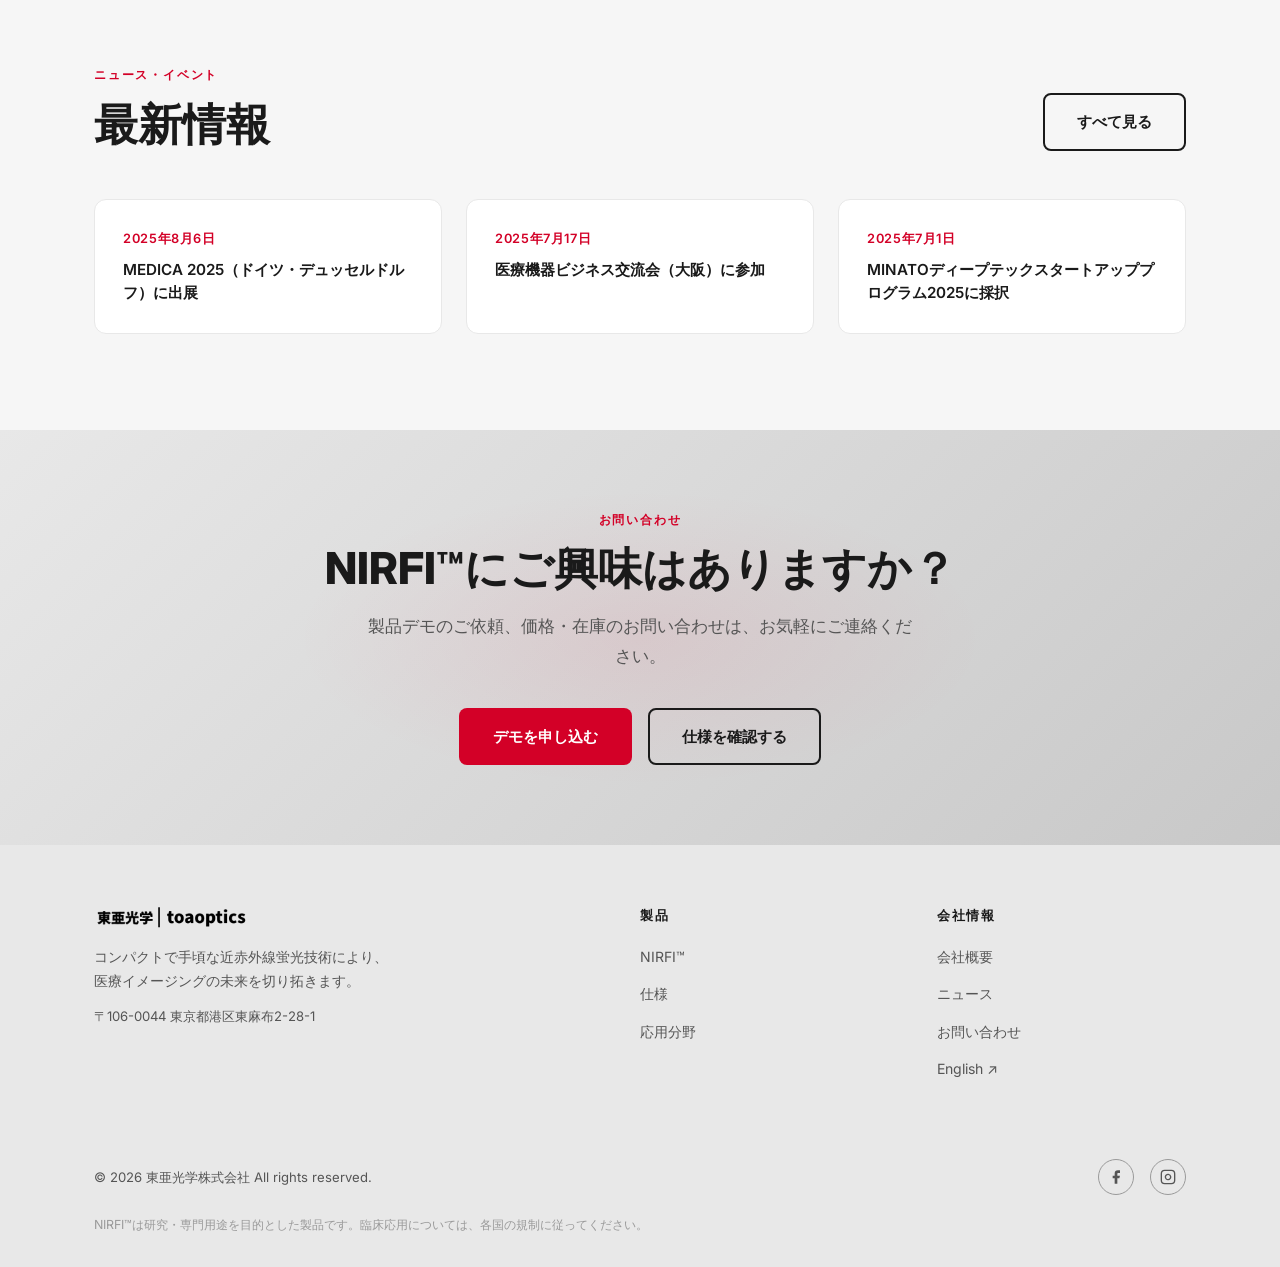
==== commit 6e6771f8: "a" ====
--- a/jp/index.html
+++ b/jp/index.html
@@ -3,215 +3,279 @@
 <head>
   <meta charset="UTF-8" />
   <meta name="viewport" content="width=device-width, initial-scale=1.0" />
-  <title>東亜光学 | PCに直接つながる、小型NIR蛍光イメージング。</title>
-  <meta name="description" content="NIRFI™は、研究・教育・専門評価ワークフロー向けのコンパクトな近赤外蛍光イメージングシステムです。" />
-  <link rel="canonical" href="https://toaoptics.com/jp/" />
-  <link rel="alternate" hreflang="ja" href="https://toaoptics.com/jp/" />
-  <link rel="alternate" hreflang="en" href="https://toaoptics.com/" />
-  <link rel="alternate" hreflang="x-default" href="https://toaoptics.com/" />
+  <title>東亜光学 — NIRFI™ ポータブル近赤外線蛍光イメージャ</title>
+  <meta name="description" content="東亜光学のNIRFI™は、手のひらサイズのコンパクトな近赤外線蛍光イメージング装置です。ポータブル・低価格・高性能。" />
   <link rel="stylesheet" href="../css/style.css" />
-  <link rel="icon" type="image/png" href="../images/favicon.png" />
-  <script type="application/ld+json">
-    {
-      "@context": "https://schema.org",
-      "@type": "Organization",
-      "name": "Toa Optics Co., Ltd.",
-      "alternateName": "東亜光学株式会社",
-      "url": "https://toaoptics.com/",
-      "logo": "https://toaoptics.com/images/logo.png",
-      "address": {
-        "@type": "PostalAddress",
-        "streetAddress": "2-28-1, Higashi-Azabu, Minato",
-        "addressLocality": "Tokyo",
-        "postalCode": "106-0044",
-        "addressCountry": "JP"
-      }
-    }
-  </script>
+  <link rel="icon" type="image/png" href="../images/logo.png" />
 </head>
 <body>
-<a class="skip-link" href="#main">本文へ移動</a>
-
-<nav class="nav" aria-label="主ナビゲーション">
+
+<!-- ── Navigation ── -->
+<nav class="nav">
   <div class="nav-inner">
-    <a class="nav-logo" href="index.html" aria-label="東亜光学 ホーム">
-      <img src="../images/logo.png" width="488" height="72" alt="東亜光学" loading="lazy" />
+    <a href="index.html" class="nav-logo">
+      <img src="../images/logo.png" alt="東亜光学" />
     </a>
-    <ul class="nav-links" aria-label="サイトナビゲーション">
+    <ul class="nav-links">
+      <li><a href="index.html">ホーム</a></li>
       <li><a href="nirfi.html">NIRFI™</a></li>
-      <li><a href="about.html">会社情報</a></li>
+      <li><a href="about.html">会社概要</a></li>
       <li><a href="news.html">ニュース</a></li>
+      <li><a href="contact.html">お問い合わせ</a></li>
     </ul>
-    <a class="btn btn-primary nav-cta" href="contact.html">デモを問い合わせる</a>
-    <button class="hamburger" type="button" aria-expanded="false" aria-controls="mobile-menu" aria-label="メニューを開く">
-      <span class="bar bar-1"></span>
-      <span class="bar bar-2"></span>
-      <span class="bar bar-3"></span>
-    </button>
+    <a href="contact.html" class="btn btn-primary nav-cta">資料請求</a>
+    <div class="hamburger">
+      <span></span><span></span><span></span>
+    </div>
   </div>
 </nav>
-
-<div class="mobile-menu" id="mobile-menu" hidden aria-hidden="true" inert>
-  <div class="mobile-menu-inner">
-    <a href="index.html">ホーム</a>
-    <a href="nirfi.html">NIRFI™</a>
-    <a href="about.html">会社情報</a>
-    <a href="news.html">ニュース</a>
-    <a class="btn btn-primary" href="contact.html">デモを問い合わせる</a>
-  </div>
+<div class="mobile-menu">
+  <a href="index.html">ホーム</a>
+  <a href="nirfi.html">NIRFI™</a>
+  <a href="about.html">会社概要</a>
+  <a href="news.html">ニュース</a>
+  <a href="contact.html">お問い合わせ</a>
+  <a href="contact.html" class="btn btn-primary" style="margin-top:8px;">資料請求</a>
 </div>
 
-<main id="main">
-
-  <!-- Hero -->
-  <section class="hero">
-    <div class="container">
-      <div class="hero-grid">
-        <div class="hero-copy">
-          <h1>PCに直接つながる、小型NIR蛍光イメージング。</h1>
-          <p>NIRFI™は、研究・教育・専門評価ワークフロー向けのコンパクトな近赤外蛍光イメージングシステムです。USBで接続し、リアルタイム観察とPCへの直接保存をシンプルに行えます。</p>
-          <ul class="chip-list" aria-label="主な製品情報">
-            <li>約0.5 kg</li>
-            <li>USBバスパワー</li>
-            <li>PCへ直接保存</li>
-            <li>三脚対応</li>
-          </ul>
-          <div class="hero-actions">
-            <a class="btn btn-primary" href="contact.html">デモを問い合わせる</a>
-            <a class="btn btn-secondary" href="nirfi.html#specs">仕様を見る</a>
-          </div>
-        </div>
-        <figure class="hero-media">
-          <img src="../images/nirfi-product-1.jpeg" width="2560" height="1707" alt="ホストPCの横に設置されたNIRFIのコンパクトなセットアップ" />
-        </figure>
-      </div>
-    </div>
-  </section>
-
-  <!-- Why NIRFI -->
-  <section class="section section--tint">
-    <div class="container">
-      <div class="section-header">
-        <h2 class="section-title">NIRFI™の特長</h2>
-      </div>
-      <div class="benefit-grid">
-        <article class="benefit-card">
-          <h3>シンプルな設置</h3>
-          <p>USB接続とホストPC表示により、評価時の構成を簡潔にできます。</p>
-        </article>
-        <article class="benefit-card">
-          <h3>持ち運びやすい形式</h3>
-          <p>ベンチトップ評価、デモ、共有スペースで扱いやすいコンパクトな構成です。</p>
-        </article>
-        <article class="benefit-card">
-          <h3>記録までPCで完結</h3>
-          <p>取得画像を接続PCへ直接保存し、確認や記録に活用できます。</p>
-        </article>
-      </div>
-    </div>
-  </section>
-
-  <!-- Use cases + Technical snapshot -->
-  <section class="section">
-    <div class="container">
-      <div class="two-column-layout">
-        <article class="compact-panel">
-          <div class="section-label">用途</div>
-          <ul class="use-case-list" aria-label="用途">
-            <li>研究用途</li>
-            <li>教育・トレーニング</li>
-            <li>専門評価</li>
-            <li>技術デモ</li>
-            <li>ワークフロー確認</li>
-            <li>代理店・事業相談</li>
-          </ul>
-        </article>
-        <article class="compact-panel">
-          <div class="section-label">仕様サマリー</div>
-          <ul class="snapshot-list" aria-label="仕様サマリー">
-            <li><strong>本体重量</strong><span>約0.5 kg</span></li>
-            <li><strong>電源</strong><span>USBバスパワー</span></li>
-            <li><strong>接続</strong><span>USB</span></li>
-            <li><strong>保存</strong><span>ホストPCへ直接保存</span></li>
-            <li><strong>固定</strong><span>標準的な三脚に対応</span></li>
-          </ul>
-        </article>
-      </div>
-    </div>
-  </section>
-
-  <!-- Recent activity -->
-  <section class="section section--tint">
-    <div class="container">
-      <div class="section-header">
-        <h2 class="section-title">最近の活動</h2>
-        <a class="section-link" href="news.html">ニュース一覧を見る</a>
-      </div>
-      <div class="activity-list">
-        <article class="activity-item">
-          <div class="activity-date">2025年8月6日</div>
-          <div class="activity-tag">展示会</div>
-          <div class="activity-title">MEDICA 2025</div>
-        </article>
-        <article class="activity-item">
-          <div class="activity-date">2025年7月17日</div>
-          <div class="activity-tag">イベント</div>
-          <div class="activity-title">医療機器ビジネス交流会</div>
-        </article>
-        <article class="activity-item">
-          <div class="activity-date">2025年7月1日</div>
-          <div class="activity-tag">採択</div>
-          <div class="activity-title">MINATOディープテックスタートアッププログラム 2025</div>
-        </article>
-      </div>
-    </div>
-  </section>
-
-  <!-- CTA -->
-  <section class="section">
-    <div class="container">
-      <div class="cta-panel">
-        <h2 class="section-title">NIRFI™を、ワークフローに沿って評価する。</h2>
-        <div class="cta-actions">
-          <a class="btn btn-primary" href="contact.html">デモを問い合わせる</a>
-          <a class="btn btn-secondary" href="nirfi.html#specs">仕様を見る</a>
-        </div>
-      </div>
-    </div>
-  </section>
-
-</main>
-
+<!-- ── Hero ── -->
+<section class="hero">
+  <div class="container">
+    <div class="hero-inner">
+      <div class="hero-content">
+        <div class="hero-label">近赤外線蛍光イメージング</div>
+        <h1 class="hero-title">
+          コンパクト。<br>
+          ポータブル。<br>
+          <span>パワフル。</span>
+        </h1>
+        <p class="hero-sub">
+          NIRFI™は、複雑なイメージングからポイントオブケアまで、組織の精密な可視化を実現します。手のひらサイズで、どこへでも。
+        </p>
+        <div class="hero-buttons">
+          <a href="nirfi.html" class="btn btn-primary">NIRFI™を詳しく見る</a>
+          <a href="contact.html" class="btn btn-outline">デモを申し込む</a>
+        </div>
+      </div>
+      <div class="hero-image">
+        <img src="images/nirfi-hero.jpeg" alt="NIRFI装置" loading="eager" />
+      </div>
+    </div>
+  </div>
+  <div class="hero-scroll">
+    <span>スクロール</span>
+    <svg viewBox="0 0 24 24" fill="none" stroke="currentColor" stroke-width="2"><path d="M12 5v14M5 12l7 7 7-7"/></svg>
+  </div>
+</section>
+
+<!-- ── Key Features ── -->
+<section class="section section--gray">
+  <div class="container">
+    <div class="fade-up" style="text-align:center; max-width:600px; margin:0 auto;">
+      <div class="section-label">NIRFI™の特長</div>
+      <h2 class="section-title" style="margin:0 auto 16px;">現場のために設計された</h2>
+      <p class="section-sub" style="margin:0 auto;">複雑な操作も高いコストも不要。信頼できるNIRイメージングを、臨床現場と研究者のために。</p>
+    </div>
+    <div class="features-grid">
+      <div class="feature-card fade-up fade-up-delay-1">
+        <div class="feature-icon">
+          <svg viewBox="0 0 24 24" fill="none" stroke="currentColor" stroke-width="2"><path d="M3 12a9 9 0 1 0 18 0 9 9 0 0 0-18 0M12 8v4l3 3"/></svg>
+        </div>
+        <div class="feature-title">すぐに使える</div>
+        <p class="feature-desc">USBで接続するだけでイメージングを開始。ドライバのインストールも設定作業も不要です。</p>
+      </div>
+      <div class="feature-card fade-up fade-up-delay-2">
+        <div class="feature-icon">
+          <svg viewBox="0 0 24 24" fill="none" stroke="currentColor" stroke-width="2"><path d="M20 7H4a2 2 0 0 0-2 2v6a2 2 0 0 0 2 2h16a2 2 0 0 0 2-2V9a2 2 0 0 0-2-2zM12 3v4M12 17v4"/></svg>
+        </div>
+        <div class="feature-title">超軽量・ポータブル</div>
+        <p class="feature-desc">重量わずか約0.5kg。ベッドサイド、手術室、フィールドなど、どこでもイメージングが可能。</p>
+      </div>
+      <div class="feature-card fade-up fade-up-delay-3">
+        <div class="feature-icon">
+          <svg viewBox="0 0 24 24" fill="none" stroke="currentColor" stroke-width="2"><circle cx="12" cy="12" r="3"/><path d="M6.3 6.3a8 8 0 1 0 11.4 0M12 2v2"/></svg>
+        </div>
+        <div class="feature-title">高精度イメージング</div>
+        <p class="feature-desc">近赤外線蛍光技術により、組織の高コントラスト可視化と血管評価を実現します。</p>
+      </div>
+      <div class="feature-card fade-up fade-up-delay-4">
+        <div class="feature-icon">
+          <svg viewBox="0 0 24 24" fill="none" stroke="currentColor" stroke-width="2"><path d="M12 2L2 7l10 5 10-5-10-5zM2 17l10 5 10-5M2 12l10 5 10-5"/></svg>
+        </div>
+        <div class="feature-title">圧倒的なコスパ</div>
+        <p class="feature-desc">市場で最も手頃なNIR蛍光イメージャ。画質を妥協することなく、低価格を実現しました。</p>
+      </div>
+    </div>
+  </div>
+</section>
+
+<!-- ── Product Spotlight ── -->
+<section class="section">
+  <div class="container">
+    <div class="spotlight-inner">
+      <div class="spotlight-images fade-up">
+        <img src="images/nirfi-product-1.jpeg" alt="NIRFI使用例" loading="lazy" />
+        <img src="images/nirfi-product-2.jpeg" alt="NIRFI装置" loading="lazy" />
+        <img src="images/nirfi-product-3.jpeg" alt="NIRFIイメージング" loading="lazy" />
+      </div>
+      <div class="spotlight-text fade-up">
+        <div class="section-label">製品</div>
+        <h2 class="section-title">NIRFI™</h2>
+        <p class="section-sub">
+          最も手頃で扱いやすいNIR蛍光観察装置。リアルタイムの組織イメージングを、従来システムの煩雑さなしに実現したい研究者・臨床家のために設計されました。
+        </p>
+        <div class="specs-mini">
+          <div class="spec-row">
+            <div class="spec-dot"></div>
+            <span class="spec-key">重量</span>
+            <span class="spec-val">約0.5kg（本体のみ）／約1.5kg（専用ケース込み）</span>
+          </div>
+          <div class="spec-row">
+            <div class="spec-dot"></div>
+            <span class="spec-key">接続</span>
+            <span class="spec-val">USB（付属3mケーブル、最大約5mまで延長可能）</span>
+          </div>
+          <div class="spec-row">
+            <div class="spec-dot"></div>
+            <span class="spec-key">保存</span>
+            <span class="spec-val">PCに直接保存 — 外部レコーダー不要</span>
+          </div>
+          <div class="spec-row">
+            <div class="spec-dot"></div>
+            <span class="spec-key">取り付け</span>
+            <span class="spec-val">一般的な三脚に対応</span>
+          </div>
+        </div>
+        <a href="nirfi.html" class="btn btn-outline-navy">仕様を詳しく見る →</a>
+      </div>
+    </div>
+  </div>
+</section>
+
+<!-- ── Applications ── -->
+<section class="section section--dark">
+  <div class="container">
+    <div class="fade-up" style="text-align:center; max-width:600px; margin:0 auto;">
+      <div class="section-label">応用分野</div>
+      <h2 class="section-title">NIRFI™の活用シーン</h2>
+      <p class="section-sub" style="margin:0 auto;">研究室でも、臨床現場でも。</p>
+    </div>
+    <div class="apps-grid">
+      <div class="app-card fade-up fade-up-delay-1">
+        <div class="app-number">01</div>
+        <div class="app-title">術中ガイダンス</div>
+        <p class="app-desc">組織灌流・リンパ流・血管解剖のリアルタイム術中可視化をサポートします。</p>
+      </div>
+      <div class="app-card fade-up fade-up-delay-2">
+        <div class="app-number">02</div>
+        <div class="app-title">ポイントオブケア</div>
+        <p class="app-desc">ポータブル設計により、ベッドサイドや外来、設備の限られた環境での使用も可能。</p>
+      </div>
+      <div class="app-card fade-up fade-up-delay-3">
+        <div class="app-number">03</div>
+        <div class="app-title">前臨床研究</div>
+        <p class="app-desc">動物モデルイメージング、薬物送達追跡、蛍光ガイド下組織解析に最適。</p>
+      </div>
+      <div class="app-card fade-up fade-up-delay-1">
+        <div class="app-number">04</div>
+        <div class="app-title">血管評価</div>
+        <p class="app-desc">ICGなどのNIR蛍光剤を用いた非侵襲的な血流・組織酸素化評価が可能。</p>
+      </div>
+      <div class="app-card fade-up fade-up-delay-2">
+        <div class="app-number">05</div>
+        <div class="app-title">腫瘍学</div>
+        <p class="app-desc">蛍光ガイド下での腫瘍マージン検出やセンチネルリンパ節マッピングに対応。</p>
+      </div>
+      <div class="app-card fade-up fade-up-delay-3">
+        <div class="app-number">06</div>
+        <div class="app-title">教育・トレーニング</div>
+        <p class="app-desc">大学や研修機関でも導入できる価格帯で、NIRイメージング教育の普及を支援。</p>
+      </div>
+    </div>
+  </div>
+</section>
+
+<!-- ── News ── -->
+<section class="section section--gray">
+  <div class="container">
+    <div class="fade-up" style="display:flex; align-items:flex-end; justify-content:space-between; flex-wrap:wrap; gap:16px; margin-bottom:0;">
+      <div>
+        <div class="section-label">ニュース・イベント</div>
+        <h2 class="section-title" style="margin-bottom:0;">最新情報</h2>
+      </div>
+      <a href="news.html" class="btn btn-outline-navy">すべて見る</a>
+    </div>
+    <div class="news-grid" style="margin-top:48px;">
+      <div class="news-card fade-up fade-up-delay-1">
+        <div class="news-date">2025年8月6日</div>
+        <div class="news-title">MEDICA 2025（ドイツ・デュッセルドルフ）に出展</div>
+      </div>
+      <div class="news-card fade-up fade-up-delay-2">
+        <div class="news-date">2025年7月17日</div>
+        <div class="news-title">医療機器ビジネス交流会（大阪）に参加</div>
+      </div>
+      <div class="news-card fade-up fade-up-delay-3">
+        <div class="news-date">2025年7月1日</div>
+        <div class="news-title">MINATOディープテックスタートアッププログラム2025に採択</div>
+      </div>
+    </div>
+  </div>
+</section>
+
+<!-- ── CTA Banner ── -->
+<section class="cta-banner">
+  <div class="container" style="position:relative;z-index:1;">
+    <div class="fade-up">
+      <div class="section-label" style="text-align:center;">お問い合わせ</div>
+      <h2 class="section-title" style="color:var(--dark); text-align:center;">NIRFI™にご興味はありますか？</h2>
+      <p class="section-sub" style="text-align:center; margin:0 auto 36px;">製品デモのご依頼、価格・在庫のお問い合わせは、お気軽にご連絡ください。</p>
+      <div class="cta-buttons">
+        <a href="contact.html" class="btn btn-primary">デモを申し込む</a>
+        <a href="nirfi.html" class="btn btn-outline">仕様を確認する</a>
+      </div>
+    </div>
+  </div>
+</section>
+
+<!-- ── Footer ── -->
 <footer class="footer">
   <div class="container">
     <div class="footer-inner">
       <div class="footer-brand">
-        <img src="../images/logo.png" width="488" height="72" alt="東亜光学" loading="lazy" />
-        <p>研究・教育・専門評価に向けた、コンパクトな近赤外蛍光イメージング。</p>
-        <p class="footer-address">〒106-0044 東京都港区東麻布2-28-1</p>
+        <img src="../images/logo.png" alt="東亜光学" />
+        <p>コンパクトで手頃な近赤外線蛍光技術により、医療イメージングの未来を切り拓きます。</p>
+        <p style="margin-top:12px; font-size:0.82rem;">〒106-0044 東京都港区東麻布2-28-1</p>
       </div>
       <div>
         <div class="footer-heading">製品</div>
         <ul class="footer-links">
           <li><a href="nirfi.html">NIRFI™</a></li>
           <li><a href="nirfi.html#specs">仕様</a></li>
-          <li><a href="contact.html">デモを問い合わせる</a></li>
+          <li><a href="nirfi.html#applications">応用分野</a></li>
         </ul>
       </div>
       <div>
         <div class="footer-heading">会社情報</div>
         <ul class="footer-links">
-          <li><a href="about.html">会社情報</a></li>
+          <li><a href="about.html">会社概要</a></li>
           <li><a href="news.html">ニュース</a></li>
-          <li><a href="privacy.html">プライバシー</a></li>
+          <li><a href="contact.html">お問い合わせ</a></li>
+          <li><a href="../index.html">English ↗</a></li>
         </ul>
       </div>
     </div>
     <div class="footer-bottom">
       <span>© 2026 東亜光学株式会社 All rights reserved.</span>
-      <a class="footer-language" href="../index.html">English</a>
-    </div>
-    <p class="footer-note">本サイト上のNIRFI™情報は、研究・教育・専門評価用途を目的としたものです。提供可否、表示、規制上の位置づけは国や想定用途によって異なる場合があります。地域と予定用途に応じた最新情報はお問い合わせください。</p>
+      <div class="footer-social">
+        <a href="#" aria-label="Facebook">
+          <svg viewBox="0 0 24 24" fill="currentColor"><path d="M18 2h-3a5 5 0 0 0-5 5v3H7v4h3v8h4v-8h3l1-4h-4V7a1 1 0 0 1 1-1h3z"/></svg>
+        </a>
+        <a href="#" aria-label="Instagram">
+          <svg viewBox="0 0 24 24" fill="none" stroke="currentColor" stroke-width="2"><rect x="2" y="2" width="20" height="20" rx="5" ry="5"/><path d="M16 11.37A4 4 0 1 1 12.63 8 4 4 0 0 1 16 11.37z"/><line x1="17.5" y1="6.5" x2="17.51" y2="6.5"/></svg>
+        </a>
+      </div>
+    </div>
+    <p class="footer-disclaimer">NIRFI™は研究・専門用途を目的とした製品です。臨床応用については、各国の規制に従ってください。</p>
   </div>
 </footer>
 
--- a/css/style.css
+++ b/css/style.css
@@ -1,1009 +1,1019 @@
-@import url('https://fonts.googleapis.com/css2?family=IBM+Plex+Sans:wght@400;500;600;700&display=swap');
+/* ========================================
+   NIRFI - Toa Optics | Global Styles
+   ======================================== */
+
+@import url('https://fonts.googleapis.com/css2?family=Inter:wght@300;400;500;600;700;800&display=swap');
 
 :root {
-  --color-bg: #ffffff;
-  --color-surface: #ffffff;
-  --color-text: #17212b;
-  --color-muted: #5a6774;
-  --color-border: #e2e8ed;
-  --color-accent: #1a6e8e;
-  --color-accent-strong: #0f5472;
-  --color-subtle: #f4f7f9;
-  --radius-card: 8px;
-  --shadow-soft: 0 1px 4px rgba(23, 33, 43, 0.06);
-  --container: 1080px;
-  --section-space: 80px;
-  --transition: 140ms ease;
-}
-
-*,
-*::before,
-*::after {
-  box-sizing: border-box;
-}
-
-html {
-  font-size: 16px;
-  scroll-behavior: smooth;
-  scroll-padding-top: 72px;
-}
+  --navy:    #E8E8E8;
+  --navy-2:  #D0D0D0;
+  --cyan:    #d30027;
+  --cyan-2:  #CC1939;
+  --white:   #FFFFFF;
+  --gray-1:  #F6F6F6;
+  --gray-2:  #E8E8E8;
+  --gray-3:  #9A9A9A;
+  --gray-4:  #555555;
+  --text:    #2C2C2C;
+  --dark:    #1A1A1A;
+  --radius:  8px;
+  --shadow:  0 4px 24px rgba(0,0,0,0.08);
+  --shadow-lg: 0 12px 48px rgba(0,0,0,0.15);
+  --transition: 0.3s cubic-bezier(0.4,0,0.2,1);
+}
+
+*, *::before, *::after { box-sizing: border-box; margin: 0; padding: 0; }
+
+html { scroll-behavior: smooth; font-size: 16px; }
 
 body {
-  margin: 0;
-  font-family: "IBM Plex Sans", "Hiragino Sans", "Yu Gothic", "YuGothic", sans-serif;
-  color: var(--color-text);
-  background: var(--color-bg);
-  line-height: 1.65;
+  font-family: 'Inter', sans-serif;
+  color: var(--text);
+  background: var(--white);
+  line-height: 1.7;
   -webkit-font-smoothing: antialiased;
 }
 
-body.menu-open {
-  overflow: hidden;
-}
-
-img {
-  display: block;
-  max-width: 100%;
-  height: auto;
-}
-
-a {
-  color: inherit;
-  text-decoration: none;
-}
-
-button,
-input,
-select,
-textarea {
-  font: inherit;
-}
-
-main {
-  display: block;
-}
-
-ul,
-ol,
-dl {
-  margin: 0;
-  padding: 0;
-}
-
-ul {
-  list-style: none;
-}
-
-/* ── Skip link ── */
-.skip-link {
-  position: absolute;
-  top: -48px;
-  left: 16px;
-  z-index: 2000;
-  padding: 10px 14px;
-  border-radius: 6px;
-  background: var(--color-text);
-  color: var(--color-surface);
-  transition: top var(--transition);
-}
-
-.skip-link:focus {
-  top: 16px;
-}
-
-/* ── Layout ── */
-.container,
-.nav-inner,
-.mobile-menu-inner {
-  width: min(var(--container), calc(100% - 40px));
+img { max-width: 100%; height: auto; display: block; }
+a  { color: inherit; text-decoration: none; }
+ul { list-style: none; }
+
+/* ── Container ── */
+.container {
+  max-width: 1140px;
   margin: 0 auto;
-}
-
-.section,
-.hero,
-.product-hero,
-.page-hero {
-  padding: var(--section-space) 0;
-}
-
-.section--tint {
-  background: var(--color-subtle);
-}
-
-/* ── Section label (eyebrow) ── */
+  padding: 0 24px;
+}
+
+/* ── Section spacing ── */
+.section { padding: 96px 0; }
+.section--dark { background: var(--navy); color: var(--text); }
+.section--gray { background: var(--gray-1); }
+
 .section-label {
-  display: inline-block;
-  margin-bottom: 10px;
-  color: var(--color-accent);
-  font-size: 0.72rem;
+  font-size: 0.75rem;
   font-weight: 700;
-  letter-spacing: 0.13em;
+  letter-spacing: 0.15em;
   text-transform: uppercase;
-}
-
-/* ── Typography ── */
-.section-title,
-.hero-copy h1,
-.detail-copy h1,
-.page-hero h1 {
-  margin: 0 0 16px;
-  letter-spacing: -0.03em;
-  line-height: 1.08;
-}
-
-.hero-copy h1,
-.detail-copy h1 {
-  font-size: clamp(2.2rem, 4.5vw, 3.6rem);
-}
-
-.page-hero h1,
+  color: var(--cyan);
+  margin-bottom: 12px;
+}
+
 .section-title {
-  font-size: clamp(1.6rem, 3.5vw, 2.4rem);
-}
-
-.section-copy,
-.hero-copy p,
-.detail-copy p,
-.page-hero p,
-.contact-copy p,
-.privacy-card p {
-  margin: 0;
-  max-width: 640px;
-  color: var(--color-muted);
-  font-size: 1rem;
-  line-height: 1.7;
-}
-
-.section-header {
-  display: flex;
-  align-items: end;
-  justify-content: space-between;
-  gap: 20px;
-  margin-bottom: 32px;
-}
-
-.section-link {
-  flex-shrink: 0;
-  color: var(--color-accent-strong);
-  font-size: 0.9rem;
-  font-weight: 600;
-}
-
-.section-link:hover {
-  color: var(--color-accent);
-}
+  font-size: clamp(1.75rem, 4vw, 2.75rem);
+  font-weight: 800;
+  line-height: 1.2;
+  color: var(--dark);
+  margin-bottom: 20px;
+}
+.section--dark .section-title { color: var(--dark); }
+
+.section-sub {
+  font-size: 1.05rem;
+  color: var(--gray-4);
+  max-width: 560px;
+  line-height: 1.8;
+}
+.section--dark .section-sub { color: var(--gray-4); }
 
 /* ── Buttons ── */
 .btn {
   display: inline-flex;
   align-items: center;
-  justify-content: center;
-  min-height: 46px;
-  padding: 11px 22px;
-  border: 1px solid transparent;
-  border-radius: 6px;
-  font-size: 0.92rem;
+  gap: 8px;
+  padding: 14px 32px;
+  border-radius: var(--radius);
+  font-size: 0.95rem;
   font-weight: 600;
-  transition:
-    background-color var(--transition),
-    color var(--transition),
-    border-color var(--transition);
   cursor: pointer;
-}
-
+  transition: all var(--transition);
+  border: 2px solid transparent;
+  white-space: nowrap;
+}
 .btn-primary {
-  background: var(--color-accent);
-  color: #fff;
-}
-
+  background: var(--cyan);
+  color: var(--white);
+}
 .btn-primary:hover {
-  background: var(--color-accent-strong);
-}
-
-.btn-secondary {
-  border-color: var(--color-border);
+  background: var(--cyan-2);
+  transform: translateY(-2px);
+  box-shadow: 0 8px 24px rgba(211,0,39,0.30);
+}
+.btn-outline {
   background: transparent;
-  color: var(--color-text);
-}
-
-.btn-secondary:hover {
-  border-color: var(--color-accent);
-  color: var(--color-accent-strong);
-}
-
-/* ── Navigation ── */
+  border-color: var(--dark);
+  color: var(--dark);
+}
+.btn-outline:hover {
+  background: var(--dark);
+  color: var(--white);
+  transform: translateY(-2px);
+}
+.btn-outline-navy {
+  background: transparent;
+  border-color: var(--dark);
+  color: var(--dark);
+}
+.btn-outline-navy:hover {
+  background: var(--dark);
+  color: var(--white);
+  transform: translateY(-2px);
+}
+
+/* ── Nav ── */
 .nav {
-  position: sticky;
-  top: 0;
+  position: fixed;
+  top: 0; left: 0; right: 0;
   z-index: 1000;
-  border-bottom: 1px solid var(--color-border);
-  background: rgba(255, 255, 255, 0.96);
-  backdrop-filter: blur(8px);
-}
-
+  padding: 0 24px;
+  height: 72px;
+  display: flex;
+  align-items: center;
+  background: rgba(255,255,255,0.92);
+  backdrop-filter: blur(12px);
+  -webkit-backdrop-filter: blur(12px);
+  border-bottom: 1px solid var(--gray-2);
+  transition: all var(--transition);
+}
 .nav.scrolled {
-  box-shadow: 0 1px 8px rgba(23, 33, 43, 0.07);
-}
-
+  height: 64px;
+  background: rgba(255,255,255,0.98);
+  box-shadow: 0 2px 20px rgba(0,0,0,0.08);
+}
 .nav-inner {
-  min-height: 68px;
-  display: grid;
-  grid-template-columns: auto 1fr auto auto;
-  align-items: center;
-  gap: 24px;
-}
-
-.nav-logo img {
-  width: auto;
-  height: 24px;
-}
-
+  max-width: 1140px;
+  width: 100%;
+  margin: 0 auto;
+  display: flex;
+  align-items: center;
+  justify-content: space-between;
+}
+.nav-logo {
+  display: flex;
+  align-items: center;
+  gap: 10px;
+}
+.nav-logo img { height: 28px; width: auto; display: block; }
+.nav-logo-text { display: none; }
 .nav-links {
   display: flex;
-  justify-content: center;
-  gap: 28px;
-}
-
-.nav-links a,
-.mobile-menu a {
-  display: inline-flex;
-  align-items: center;
-  min-height: 44px;
-  color: var(--color-muted);
-  font-size: 0.92rem;
+  align-items: center;
+  gap: 36px;
+}
+.nav-links a {
+  font-size: 0.9rem;
   font-weight: 500;
-}
-
-.nav-links a {
-  padding: 0 2px;
-}
-
-.nav-links a.active,
-.mobile-menu a.active,
+  color: var(--gray-4);
+  letter-spacing: 0.02em;
+  transition: color var(--transition);
+  position: relative;
+  padding-bottom: 2px;
+}
+.nav-links a::after {
+  content: '';
+  position: absolute;
+  bottom: -2px; left: 0;
+  width: 0; height: 2px;
+  background: var(--cyan);
+  transition: width var(--transition);
+}
 .nav-links a:hover,
-.mobile-menu a:hover {
-  color: var(--color-text);
-}
+.nav-links a.active { color: var(--dark); }
+.nav-links a:hover::after,
+.nav-links a.active::after { width: 100%; }
+.nav-cta { margin-left: 8px; }
 
 .hamburger {
   display: none;
-  align-items: center;
+  flex-direction: column;
+  gap: 5px;
+  cursor: pointer;
+  padding: 4px;
+}
+.hamburger span {
+  display: block;
+  width: 24px; height: 2px;
+  background: var(--dark);
+  border-radius: 2px;
+  transition: all var(--transition);
+}
+
+.mobile-menu {
+  display: none;
+  position: fixed;
+  top: 72px; left: 0; right: 0;
+  background: var(--white);
+  padding: 24px;
+  z-index: 999;
+  border-top: 1px solid var(--gray-2);
+  flex-direction: column;
+  gap: 20px;
+  box-shadow: 0 8px 24px rgba(0,0,0,0.08);
+}
+.mobile-menu.open { display: flex; }
+.mobile-menu a {
+  font-size: 1rem;
+  font-weight: 500;
+  color: var(--gray-4);
+  padding: 8px 0;
+  border-bottom: 1px solid var(--gray-2);
+}
+.mobile-menu a:last-child { border-bottom: none; }
+
+/* ── Hero ── */
+.hero {
+  min-height: 100vh;
+  background: linear-gradient(135deg, var(--navy) 0%, var(--navy-2) 60%, #C8C8C8 100%);
+  display: flex;
+  align-items: center;
+  position: relative;
+  overflow: hidden;
+  padding-top: 72px;
+}
+.hero::before {
+  content: '';
+  position: absolute;
+  top: -20%; right: -10%;
+  width: 600px; height: 600px;
+  background: radial-gradient(circle, rgba(211,0,39,0.08) 0%, transparent 70%);
+  border-radius: 50%;
+}
+.hero::after {
+  content: '';
+  position: absolute;
+  bottom: -10%; left: -5%;
+  width: 400px; height: 400px;
+  background: radial-gradient(circle, rgba(211,0,39,0.05) 0%, transparent 70%);
+  border-radius: 50%;
+}
+.hero-inner {
+  display: grid;
+  grid-template-columns: 1fr 1fr;
+  gap: 64px;
+  align-items: center;
+  position: relative;
+  z-index: 1;
+}
+.hero-label {
+  font-size: 0.75rem;
+  font-weight: 700;
+  letter-spacing: 0.2em;
+  text-transform: uppercase;
+  color: var(--cyan);
+  margin-bottom: 16px;
+}
+.hero-title {
+  font-size: clamp(2.5rem, 5vw, 3.75rem);
+  font-weight: 800;
+  color: var(--dark);
+  line-height: 1.1;
+  margin-bottom: 24px;
+}
+.hero-title span { color: var(--cyan); }
+.hero-sub {
+  font-size: 1.1rem;
+  color: var(--gray-4);
+  line-height: 1.8;
+  margin-bottom: 40px;
+  max-width: 480px;
+}
+.hero-buttons { display: flex; gap: 16px; flex-wrap: wrap; }
+.hero-image {
+  display: flex;
   justify-content: center;
-  width: 44px;
-  height: 44px;
-  padding: 0;
-  border: 1px solid var(--color-border);
-  border-radius: 6px;
-  background: transparent;
-  cursor: pointer;
-}
-
-.hamburger .bar {
-  display: block;
-  width: 18px;
-  height: 1.5px;
-  border-radius: 999px;
-  background: var(--color-text);
-  transition: transform var(--transition), opacity var(--transition);
-}
-
-.hamburger .bar + .bar {
-  margin-top: 5px;
-}
-
-.mobile-menu {
-  border-bottom: 1px solid var(--color-border);
-  background: var(--color-surface);
-}
-
-.mobile-menu-inner {
-  display: grid;
-  gap: 4px;
-  padding: 12px 0 18px;
-}
-
-.mobile-menu .btn {
-  margin-top: 8px;
-}
-
-/* ── Hero ── */
-.hero,
+  align-items: center;
+}
+.hero-image img {
+  width: 100%;
+  max-width: 520px;
+  border-radius: 16px;
+  box-shadow: var(--shadow-lg);
+  object-fit: cover;
+}
+.hero-image-placeholder {
+  width: 100%;
+  max-width: 520px;
+  aspect-ratio: 4/3;
+  background: rgba(0,0,0,0.04);
+  border: 1px solid var(--gray-2);
+  border-radius: 16px;
+  display: flex;
+  align-items: center;
+  justify-content: center;
+  color: var(--gray-3);
+  font-size: 0.9rem;
+}
+.hero-scroll {
+  position: absolute;
+  bottom: 32px;
+  left: 50%;
+  transform: translateX(-50%);
+  display: flex;
+  flex-direction: column;
+  align-items: center;
+  gap: 8px;
+  color: var(--gray-3);
+  font-size: 0.75rem;
+  letter-spacing: 0.1em;
+  animation: bounce 2s infinite;
+}
+.hero-scroll svg { width: 20px; height: 20px; }
+
+@keyframes bounce {
+  0%, 100% { transform: translateX(-50%) translateY(0); }
+  50% { transform: translateX(-50%) translateY(8px); }
+}
+
+/* ── Features Grid ── */
+.features-grid {
+  display: grid;
+  grid-template-columns: repeat(4, 1fr);
+  gap: 28px;
+  margin-top: 56px;
+}
+.feature-card {
+  background: var(--white);
+  border: 1px solid var(--gray-2);
+  border-radius: 12px;
+  padding: 32px 24px;
+  text-align: center;
+  transition: all var(--transition);
+}
+.feature-card:hover {
+  transform: translateY(-6px);
+  box-shadow: var(--shadow-lg);
+  border-color: var(--cyan);
+}
+.feature-icon {
+  width: 56px; height: 56px;
+  margin: 0 auto 20px;
+  background: rgba(211,0,39,0.07);
+  border-radius: 50%;
+  display: flex;
+  align-items: center;
+  justify-content: center;
+}
+.feature-icon svg { width: 26px; height: 26px; color: var(--cyan); }
+.feature-title {
+  font-size: 1rem;
+  font-weight: 700;
+  color: var(--dark);
+  margin-bottom: 10px;
+}
+.feature-desc {
+  font-size: 0.88rem;
+  color: var(--gray-4);
+  line-height: 1.7;
+}
+
+/* ── Product Spotlight (Home) ── */
+.spotlight-inner {
+  display: grid;
+  grid-template-columns: 1fr 1fr;
+  gap: 72px;
+  align-items: center;
+}
+.spotlight-images {
+  display: grid;
+  grid-template-columns: 1fr 1fr;
+  gap: 12px;
+}
+.spotlight-images img {
+  border-radius: 10px;
+  object-fit: cover;
+  width: 100%;
+  aspect-ratio: 1;
+}
+.spotlight-images img:first-child {
+  grid-column: span 2;
+  aspect-ratio: 16/9;
+}
+.spotlight-text .section-sub { margin-bottom: 32px; }
+.specs-mini {
+  display: flex;
+  flex-direction: column;
+  gap: 12px;
+  margin-bottom: 36px;
+}
+.spec-row {
+  display: flex;
+  align-items: center;
+  gap: 12px;
+  font-size: 0.9rem;
+}
+.spec-key {
+  font-weight: 600;
+  color: var(--dark);
+  min-width: 120px;
+}
+.spec-val { color: var(--gray-4); }
+.spec-dot {
+  width: 6px; height: 6px;
+  border-radius: 50%;
+  background: var(--cyan);
+  flex-shrink: 0;
+}
+
+/* ── Applications ── */
+.apps-grid {
+  display: grid;
+  grid-template-columns: repeat(3, 1fr);
+  gap: 24px;
+  margin-top: 48px;
+}
+.app-card {
+  background: rgba(0,0,0,0.04);
+  border: 1px solid rgba(0,0,0,0.08);
+  border-radius: 12px;
+  padding: 32px;
+  transition: all var(--transition);
+}
+.app-card:hover {
+  background: rgba(0,0,0,0.06);
+  border-color: var(--cyan);
+  transform: translateY(-4px);
+}
+.app-number {
+  font-size: 2rem;
+  font-weight: 800;
+  color: var(--cyan);
+  opacity: 0.5;
+  margin-bottom: 16px;
+}
+.app-title {
+  font-size: 1.05rem;
+  font-weight: 700;
+  color: var(--dark);
+  margin-bottom: 10px;
+}
+.app-desc { font-size: 0.88rem; color: var(--gray-4); line-height: 1.7; }
+
+/* ── News ── */
+.news-grid {
+  display: grid;
+  grid-template-columns: repeat(3, 1fr);
+  gap: 24px;
+  margin-top: 48px;
+}
+.news-card {
+  background: var(--white);
+  border: 1px solid var(--gray-2);
+  border-radius: 12px;
+  padding: 28px;
+  transition: all var(--transition);
+}
+.news-card:hover {
+  transform: translateY(-4px);
+  box-shadow: var(--shadow);
+  border-color: var(--cyan);
+}
+.news-date {
+  font-size: 0.8rem;
+  font-weight: 600;
+  color: var(--cyan);
+  letter-spacing: 0.05em;
+  margin-bottom: 10px;
+}
+.news-title {
+  font-size: 0.95rem;
+  font-weight: 600;
+  color: var(--dark);
+  line-height: 1.5;
+}
+
+/* ── CTA Banner ── */
+.cta-banner {
+  background: linear-gradient(135deg, var(--navy) 0%, #C8C8C8 100%);
+  padding: 80px 0;
+  text-align: center;
+  position: relative;
+  overflow: hidden;
+}
+.cta-banner::before {
+  content: '';
+  position: absolute;
+  top: 50%; left: 50%;
+  transform: translate(-50%,-50%);
+  width: 700px; height: 300px;
+  background: radial-gradient(ellipse, rgba(211,0,39,0.07) 0%, transparent 70%);
+}
+.cta-banner .section-title { margin-bottom: 16px; color: var(--dark); }
+.cta-banner .section-sub { margin: 0 auto 36px; text-align: center; }
+.cta-buttons { display: flex; gap: 16px; justify-content: center; flex-wrap: wrap; }
+
+/* ── Footer ── */
+.footer {
+  background: var(--navy);
+  color: var(--gray-4);
+  padding: 60px 0 32px;
+}
+.footer-inner {
+  display: grid;
+  grid-template-columns: 2fr 1fr 1fr;
+  gap: 48px;
+  margin-bottom: 48px;
+}
+.footer-brand img { height: 24px; width: auto; display: block; margin-bottom: 16px; }
+.footer-logo-text { display: none; }
+.footer-brand p { font-size: 0.88rem; line-height: 1.7; max-width: 300px; }
+.footer-heading {
+  font-size: 0.8rem;
+  font-weight: 700;
+  letter-spacing: 0.12em;
+  text-transform: uppercase;
+  color: var(--dark);
+  margin-bottom: 16px;
+}
+.footer-links {
+  display: flex;
+  flex-direction: column;
+  gap: 10px;
+}
+.footer-links a {
+  font-size: 0.88rem;
+  transition: color var(--transition);
+}
+.footer-links a:hover { color: var(--cyan); }
+.footer-bottom {
+  border-top: 1px solid var(--gray-2);
+  padding-top: 28px;
+  display: flex;
+  align-items: center;
+  justify-content: space-between;
+  font-size: 0.82rem;
+}
+.footer-social { display: flex; gap: 16px; }
+.footer-social a {
+  width: 36px; height: 36px;
+  border: 1px solid var(--gray-3);
+  border-radius: 50%;
+  display: flex;
+  align-items: center;
+  justify-content: center;
+  transition: all var(--transition);
+  color: var(--gray-4);
+}
+.footer-social a:hover {
+  background: var(--cyan);
+  border-color: var(--cyan);
+  color: var(--white);
+}
+.footer-social svg { width: 16px; height: 16px; }
+.footer-disclaimer {
+  font-size: 0.78rem;
+  color: var(--gray-3);
+  margin-top: 20px;
+  line-height: 1.6;
+}
+
+/* ── Page Hero (inner pages) ── */
+.page-hero {
+  background: linear-gradient(135deg, var(--navy) 0%, var(--navy-2) 100%);
+  padding: 140px 0 80px;
+  text-align: center;
+}
+.page-hero .section-label { justify-content: center; display: flex; }
+.page-hero h1 {
+  font-size: clamp(2rem, 5vw, 3.25rem);
+  font-weight: 800;
+  color: var(--dark);
+  margin-bottom: 16px;
+}
+.page-hero p {
+  font-size: 1.05rem;
+  color: var(--gray-4);
+  max-width: 560px;
+  margin: 0 auto;
+  line-height: 1.8;
+}
+
+/* ── NIRFI Product Page ── */
 .product-hero {
-  padding-top: 60px;
-}
-
-.page-hero {
-  padding-top: 60px;
-  padding-bottom: 40px;
-}
-
-.hero-grid,
-.product-grid,
-.contact-grid,
-.two-column-layout {
-  display: grid;
-  grid-template-columns: minmax(0, 1fr) minmax(300px, 480px);
-  gap: 48px;
-  align-items: start;
-}
-
-.hero-copy,
-.detail-copy,
-.contact-copy {
-  padding-top: 8px;
-}
-
-.hero-actions,
-.cta-actions {
-  display: flex;
-  flex-wrap: wrap;
-  gap: 10px;
-  margin-top: 28px;
-}
-
-/* ── Chips ── */
-.chip-list {
-  display: flex;
-  flex-wrap: wrap;
+  background: linear-gradient(135deg, var(--navy) 0%, #C8C8C8 100%);
+  padding: 140px 0 80px;
+  overflow: hidden;
+  position: relative;
+}
+.product-hero::before {
+  content: '';
+  position: absolute;
+  top: 0; right: 0;
+  width: 55%;
+  height: 100%;
+  background: url('https://toaoptics.com/wp-content/uploads/2025/09/DSC09679-scaled.jpeg') center/cover no-repeat;
+  opacity: 0.1;
+}
+.product-hero-inner {
+  display: grid;
+  grid-template-columns: 1fr 1fr;
+  gap: 64px;
+  align-items: center;
+  position: relative;
+  z-index: 1;
+}
+.product-hero-badge {
+  display: inline-flex;
+  align-items: center;
   gap: 8px;
-  margin-top: 20px;
-}
-
-.chip-list li {
-  padding: 5px 12px;
-  border: 1px solid var(--color-border);
-  border-radius: 4px;
-  background: var(--color-subtle);
-  color: var(--color-muted);
-  font-size: 0.84rem;
-  font-weight: 500;
-}
-
-/* ── Hero image ── */
-.hero-media {
-  border: 1px solid var(--color-border);
-  border-radius: var(--radius-card);
-  background: var(--color-subtle);
+  background: rgba(211,0,39,0.08);
+  border: 1px solid rgba(211,0,39,0.22);
+  border-radius: 20px;
+  padding: 6px 14px;
+  font-size: 0.78rem;
+  font-weight: 600;
+  color: var(--cyan);
+  letter-spacing: 0.08em;
+  text-transform: uppercase;
+  margin-bottom: 20px;
+}
+.product-hero h1 {
+  font-size: clamp(2.5rem, 5vw, 4rem);
+  font-weight: 800;
+  color: var(--dark);
+  line-height: 1.1;
+  margin-bottom: 20px;
+}
+.product-hero h1 sup {
+  font-size: 0.45em;
+  vertical-align: super;
+  color: var(--cyan);
+}
+.product-hero p {
+  font-size: 1.05rem;
+  color: var(--gray-4);
+  line-height: 1.8;
+  margin-bottom: 36px;
+}
+.product-hero-img img {
+  width: 100%;
+  border-radius: 16px;
+  box-shadow: var(--shadow-lg);
+  object-fit: cover;
+}
+
+/* ── How it Works ── */
+.steps {
+  display: grid;
+  grid-template-columns: repeat(3, 1fr);
+  gap: 32px;
+  margin-top: 56px;
+  position: relative;
+}
+.steps::before {
+  content: '';
+  position: absolute;
+  top: 28px; left: calc(16.66% + 28px); right: calc(16.66% + 28px);
+  height: 2px;
+  background: linear-gradient(90deg, var(--cyan), rgba(211,0,39,0.15));
+}
+.step {
+  text-align: center;
+  position: relative;
+}
+.step-num {
+  width: 56px; height: 56px;
+  border-radius: 50%;
+  background: var(--cyan);
+  color: var(--white);
+  font-size: 1.1rem;
+  font-weight: 800;
+  display: flex;
+  align-items: center;
+  justify-content: center;
+  margin: 0 auto 20px;
+  position: relative;
+  z-index: 1;
+}
+.step-title {
+  font-size: 1rem;
+  font-weight: 700;
+  color: var(--dark);
+  margin-bottom: 10px;
+}
+.step-desc { font-size: 0.88rem; color: var(--gray-4); line-height: 1.7; }
+
+/* ── Video Section ── */
+.video-section {
+  background: var(--navy);
+  padding: 96px 0;
+  text-align: center;
+}
+.video-wrapper {
+  position: relative;
+  padding-bottom: 56.25%;
+  height: 0;
   overflow: hidden;
-}
-
-.hero-media img {
+  border-radius: 16px;
+  box-shadow: var(--shadow-lg);
+  margin-top: 48px;
+  max-width: 860px;
+  margin-left: auto;
+  margin-right: auto;
+}
+.video-wrapper iframe,
+.video-wrapper video {
+  position: absolute;
+  top: 0; left: 0;
+  width: 100%; height: 100%;
+  border: none;
+}
+.video-placeholder {
+  position: absolute;
+  top: 0; left: 0;
+  width: 100%; height: 100%;
+  background: rgba(0,0,0,0.03);
+  border: 2px dashed rgba(211,0,39,0.25);
+  border-radius: 16px;
+  display: flex;
+  flex-direction: column;
+  align-items: center;
+  justify-content: center;
+  gap: 12px;
+  color: var(--gray-3);
+  font-size: 0.9rem;
+}
+.video-play-icon {
+  width: 64px; height: 64px;
+  background: rgba(211,0,39,0.10);
+  border-radius: 50%;
+  display: flex;
+  align-items: center;
+  justify-content: center;
+}
+.video-play-icon svg { width: 28px; height: 28px; color: var(--cyan); }
+
+/* ── Specifications Table ── */
+.specs-table-wrap {
+  margin-top: 48px;
+  overflow-x: auto;
+  border-radius: 12px;
+  border: 1px solid var(--gray-2);
+  box-shadow: var(--shadow);
+}
+table {
   width: 100%;
+  border-collapse: collapse;
+  font-size: 0.92rem;
+}
+thead { background: var(--navy-2); color: var(--dark); }
+thead th {
+  padding: 16px 24px;
+  font-weight: 600;
+  letter-spacing: 0.04em;
+  text-align: left;
+}
+tbody tr { border-bottom: 1px solid var(--gray-2); }
+tbody tr:last-child { border-bottom: none; }
+tbody tr:nth-child(even) { background: var(--gray-1); }
+tbody td { padding: 14px 24px; }
+tbody td:first-child { font-weight: 600; color: var(--dark); }
+tbody td:last-child { color: var(--gray-4); }
+
+/* ── Gallery Grid ── */
+.gallery-grid {
+  display: grid;
+  grid-template-columns: repeat(3, 1fr);
+  gap: 16px;
+  margin-top: 48px;
+}
+.gallery-item {
+  border-radius: 10px;
+  overflow: hidden;
+  aspect-ratio: 4/3;
+  background: var(--gray-2);
+}
+.gallery-item img {
+  width: 100%;
+  height: 100%;
   object-fit: cover;
-}
-
-/* ── Benefit cards ── */
-.benefit-grid {
-  display: grid;
-  grid-template-columns: repeat(3, minmax(0, 1fr));
-  gap: 1px;
-  border: 1px solid var(--color-border);
-  border-radius: var(--radius-card);
+  transition: transform 0.4s ease;
+}
+.gallery-item:hover img { transform: scale(1.04); }
+
+/* ── About Page ── */
+.about-grid {
+  display: grid;
+  grid-template-columns: 1fr 1fr;
+  gap: 72px;
+  align-items: center;
+}
+.about-img {
+  border-radius: 16px;
   overflow: hidden;
-  background: var(--color-border);
-}
-
-.benefit-card {
-  padding: 28px 24px;
-  background: var(--color-surface);
-}
-
-.benefit-card h3 {
-  margin: 0 0 8px;
-  font-size: 0.97rem;
+  box-shadow: var(--shadow-lg);
+}
+.about-img img { width: 100%; object-fit: cover; }
+.values-grid {
+  display: grid;
+  grid-template-columns: repeat(3, 1fr);
+  gap: 24px;
+  margin-top: 48px;
+}
+.value-card {
+  background: var(--white);
+  border: 1px solid var(--gray-2);
+  border-radius: 12px;
+  padding: 28px;
+  text-align: center;
+  transition: all var(--transition);
+}
+.value-card:hover {
+  transform: translateY(-4px);
+  box-shadow: var(--shadow);
+  border-color: var(--cyan);
+}
+.value-icon {
+  font-size: 2rem;
+  margin-bottom: 16px;
+}
+.value-title { font-size: 1rem; font-weight: 700; color: var(--dark); margin-bottom: 8px; }
+.value-desc { font-size: 0.87rem; color: var(--gray-4); line-height: 1.7; }
+
+.company-info-grid {
+  display: grid;
+  grid-template-columns: repeat(2, 1fr);
+  gap: 16px;
+  margin-top: 32px;
+}
+.info-item {
+  background: var(--gray-1);
+  border-radius: 10px;
+  padding: 20px 24px;
+}
+.info-label { font-size: 0.78rem; font-weight: 700; letter-spacing: 0.1em; text-transform: uppercase; color: var(--cyan); margin-bottom: 6px; }
+.info-value { font-size: 0.92rem; color: var(--dark); font-weight: 500; line-height: 1.5; }
+
+/* ── News Page ── */
+.news-list {
+  display: flex;
+  flex-direction: column;
+  gap: 0;
+  margin-top: 48px;
+}
+.news-item {
+  display: flex;
+  gap: 32px;
+  padding: 28px 0;
+  border-bottom: 1px solid var(--gray-2);
+  align-items: flex-start;
+  transition: all var(--transition);
+}
+.news-item:last-child { border-bottom: none; }
+.news-item:hover .news-item-title { color: var(--cyan); }
+.news-item-date {
+  font-size: 0.82rem;
   font-weight: 600;
-  line-height: 1.35;
-}
-
-.benefit-card p {
-  margin: 0;
-  color: var(--color-muted);
-  font-size: 0.92rem;
-  line-height: 1.6;
-}
-
-/* ── Use case list ── */
-.use-case-list {
-  display: flex;
-  flex-wrap: wrap;
-  gap: 8px;
-  margin-top: 16px;
-}
-
-.use-case-list li {
-  padding: 5px 12px;
-  border: 1px solid var(--color-border);
-  border-radius: 4px;
-  color: var(--color-muted);
-  font-size: 0.88rem;
-}
-
-/* ── Two column panels ── */
-.compact-panel {
-  padding: 28px;
-  border: 1px solid var(--color-border);
-  border-radius: var(--radius-card);
-  background: var(--color-surface);
-}
-
-.panel-title {
-  margin: 0 0 16px;
-  font-size: 1rem;
-  font-weight: 600;
-  line-height: 1.35;
-  letter-spacing: -0.01em;
-}
-
-.compact-panel p {
-  margin: 0;
-  color: var(--color-muted);
-  font-size: 0.92rem;
-}
-
-/* ── Snapshot / spec list ── */
-.snapshot-list {
-  display: grid;
-  gap: 0;
-}
-
-.snapshot-list li {
-  display: grid;
-  grid-template-columns: minmax(130px, 180px) minmax(0, 1fr);
-  gap: 16px;
-  padding: 12px 0;
-  border-bottom: 1px solid var(--color-border);
-}
-
-.snapshot-list li:last-child {
-  border-bottom: 0;
-  padding-bottom: 0;
-}
-
-.snapshot-list strong {
-  font-size: 0.88rem;
-  font-weight: 600;
-  color: var(--color-text);
-}
-
-.snapshot-list span {
-  color: var(--color-muted);
-  font-size: 0.88rem;
-}
-
-/* ── Activity / News list ── */
-.activity-list,
-.news-list {
-  display: grid;
-  gap: 0;
-  border: 1px solid var(--color-border);
-  border-radius: var(--radius-card);
-  overflow: hidden;
-}
-
-.activity-item,
-.news-item {
-  display: grid;
-  grid-template-columns: 110px 100px minmax(0, 1fr);
-  gap: 16px;
-  padding: 16px 20px;
-  align-items: center;
-  border-bottom: 1px solid var(--color-border);
-  background: var(--color-surface);
-}
-
-.activity-item:last-child,
-.news-item:last-child {
-  border-bottom: 0;
-}
-
-.activity-date,
-.news-item-date {
-  color: var(--color-muted);
-  font-size: 0.85rem;
-}
-
-.activity-tag,
+  color: var(--gray-3);
+  white-space: nowrap;
+  min-width: 110px;
+  padding-top: 2px;
+}
 .news-item-tag {
-  justify-self: start;
-  padding: 3px 8px;
-  border: 1px solid var(--color-border);
-  border-radius: 4px;
-  color: var(--color-muted);
+  display: inline-block;
+  padding: 3px 10px;
+  border-radius: 20px;
   font-size: 0.75rem;
   font-weight: 600;
-  letter-spacing: 0.04em;
-  text-transform: uppercase;
-}
-
-.activity-title,
-.news-item-title {
-  color: var(--color-text);
-  font-size: 0.92rem;
-  font-weight: 600;
-}
-
-/* ── Gallery ── */
-.gallery-grid {
-  display: grid;
-  grid-template-columns: repeat(4, minmax(0, 1fr));
-  gap: 12px;
-}
-
-.gallery-figure {
-  border: 1px solid var(--color-border);
-  border-radius: var(--radius-card);
-  overflow: hidden;
-  background: var(--color-subtle);
-}
-
-.gallery-figure img {
-  width: 100%;
-  aspect-ratio: 4 / 3;
-  object-fit: cover;
-}
-
-.gallery-figure figcaption {
-  padding: 10px 12px 12px;
-  color: var(--color-muted);
-  font-size: 0.82rem;
-}
-
-/* ── Spec table ── */
-.spec-table-wrap {
-  border: 1px solid var(--color-border);
-  border-radius: var(--radius-card);
-  overflow-x: auto;
-}
-
-.spec-table {
-  width: 100%;
-  border-collapse: collapse;
-}
-
-.spec-table th,
-.spec-table td {
-  padding: 14px 18px;
-  border-bottom: 1px solid var(--color-border);
-  text-align: left;
-  vertical-align: top;
-}
-
-.spec-table tr:last-child th,
-.spec-table tr:last-child td {
-  border-bottom: 0;
-}
-
-.spec-table th {
-  width: 34%;
-  font-size: 0.88rem;
-  font-weight: 600;
-}
-
-.spec-table td {
-  color: var(--color-muted);
-  font-size: 0.9rem;
-}
-
-.spec-note,
-.note-inline,
-.form-note {
-  margin: 12px 0 0;
-  color: var(--color-muted);
-  font-size: 0.84rem;
-}
-
-/* ── Company profile table ── */
-.profile-table {
-  border: 1px solid var(--color-border);
-  border-radius: var(--radius-card);
-  padding: 6px 20px;
-  background: var(--color-surface);
-}
-
-.profile-row {
-  display: grid;
-  grid-template-columns: minmax(120px, 180px) minmax(0, 1fr);
-  gap: 16px;
-  padding: 14px 0;
-  border-bottom: 1px solid var(--color-border);
-}
-
-.profile-row:last-child {
-  border-bottom: 0;
-}
-
-.profile-row dt {
-  font-size: 0.88rem;
-  font-weight: 600;
-  color: var(--color-text);
-}
-
-.profile-row dd {
-  margin: 0;
-  color: var(--color-muted);
-  font-size: 0.9rem;
-}
-
-/* ── CTA panel ── */
-.cta-panel {
-  padding: 48px 40px;
-  border: 1px solid var(--color-border);
-  border-radius: var(--radius-card);
-  background: var(--color-subtle);
-}
-
-.cta-panel .section-title {
-  max-width: 600px;
-}
-
-.cta-panel .section-copy {
-  max-width: 560px;
-  margin-top: 8px;
-}
-
-/* ── Contact ── */
-.contact-detail-list {
-  margin-top: 24px;
-  display: grid;
-  gap: 10px;
-}
-
+  margin-bottom: 8px;
+  background: rgba(211,0,39,0.07);
+  color: var(--cyan);
+}
+.news-item-tag.event { background: rgba(79,70,229,0.1); color: #6366f1; }
+.news-item-tag.award { background: rgba(245,158,11,0.1); color: #d97706; }
+.news-item-title { font-size: 0.98rem; font-weight: 600; color: var(--dark); line-height: 1.5; transition: color var(--transition); }
+.news-item-body { font-size: 0.88rem; color: var(--gray-4); line-height: 1.7; margin-top: 6px; }
+
+/* ── Contact Page ── */
+.contact-grid {
+  display: grid;
+  grid-template-columns: 1fr 1.5fr;
+  gap: 72px;
+  align-items: start;
+}
+.contact-info { }
+.contact-info h3 { font-size: 1.25rem; font-weight: 700; color: var(--dark); margin-bottom: 20px; }
+.contact-info p { font-size: 0.92rem; color: var(--gray-4); line-height: 1.8; margin-bottom: 32px; }
 .contact-detail {
-  padding: 14px 16px;
-  border: 1px solid var(--color-border);
-  border-radius: var(--radius-card);
-  background: var(--color-surface);
-}
-
-.contact-detail strong {
-  display: block;
-  margin-bottom: 3px;
-  font-size: 0.88rem;
-  font-weight: 600;
-  color: var(--color-text);
-}
-
-.contact-detail span {
-  display: block;
-  color: var(--color-muted);
-  font-size: 0.9rem;
-}
-
-/* ── Form ── */
+  display: flex;
+  align-items: flex-start;
+  gap: 14px;
+  margin-bottom: 20px;
+}
+.contact-detail-icon {
+  width: 40px; height: 40px;
+  border-radius: 10px;
+  background: rgba(211,0,39,0.07);
+  display: flex;
+  align-items: center;
+  justify-content: center;
+  flex-shrink: 0;
+}
+.contact-detail-icon svg { width: 18px; height: 18px; color: var(--cyan); }
+.contact-detail-text label { font-size: 0.78rem; font-weight: 700; color: var(--gray-3); letter-spacing: 0.06em; text-transform: uppercase; display: block; margin-bottom: 2px; }
+.contact-detail-text span { font-size: 0.9rem; color: var(--dark); font-weight: 500; }
+
 .contact-form-card {
-  padding: 28px;
-  border: 1px solid var(--color-border);
-  border-radius: var(--radius-card);
-  background: var(--color-surface);
-}
-
-.form-group {
-  margin-bottom: 14px;
-}
-
-.form-row {
-  display: grid;
-  grid-template-columns: repeat(2, minmax(0, 1fr));
-  gap: 12px;
-}
-
+  background: var(--white);
+  border: 1px solid var(--gray-2);
+  border-radius: 16px;
+  padding: 40px;
+  box-shadow: var(--shadow);
+}
+.form-group { margin-bottom: 20px; }
+.form-row { display: grid; grid-template-columns: 1fr 1fr; gap: 16px; }
 label {
   display: block;
+  font-size: 0.85rem;
+  font-weight: 600;
+  color: var(--dark);
   margin-bottom: 6px;
-  font-size: 0.86rem;
+}
+label .req { color: var(--cyan); margin-left: 3px; }
+input, select, textarea {
+  width: 100%;
+  padding: 12px 16px;
+  border: 1.5px solid var(--gray-2);
+  border-radius: var(--radius);
+  font-family: 'Inter', sans-serif;
+  font-size: 0.92rem;
+  color: var(--text);
+  background: var(--white);
+  transition: border-color var(--transition);
+  outline: none;
+}
+input:focus, select:focus, textarea:focus {
+  border-color: var(--cyan);
+  box-shadow: 0 0 0 3px rgba(211,0,39,0.07);
+}
+textarea { resize: vertical; min-height: 140px; }
+.form-privacy {
+  font-size: 0.82rem;
+  color: var(--gray-3);
+  margin-bottom: 24px;
+  line-height: 1.6;
+}
+.form-success {
+  display: none;
+  background: rgba(211,0,39,0.05);
+  border: 1px solid rgba(211,0,39,0.22);
+  border-radius: var(--radius);
+  padding: 20px;
+  text-align: center;
+  color: var(--dark);
   font-weight: 600;
-  color: var(--color-text);
-}
-
-.req {
-  color: var(--color-accent);
-}
-
-input,
-select,
-textarea {
-  width: 100%;
-  min-height: 44px;
-  padding: 10px 13px;
-  border: 1px solid var(--color-border);
-  border-radius: 6px;
-  background: var(--color-surface);
-  color: var(--color-text);
-  font-size: 0.92rem;
-}
-
-input:focus,
-select:focus,
-textarea:focus {
-  outline: none;
-  border-color: var(--color-accent);
-}
-
-textarea {
-  min-height: 140px;
-  resize: vertical;
-}
-
-.consent-check {
-  display: grid;
-  grid-template-columns: auto 1fr;
-  gap: 10px;
-  align-items: start;
-  margin-bottom: 12px;
-}
-
-.consent-check input {
-  width: 16px;
-  min-height: 16px;
-  height: 16px;
-  margin-top: 3px;
-}
-
-.consent-check span {
-  color: var(--color-muted);
-  font-size: 0.86rem;
-  line-height: 1.5;
-}
-
-.form-success,
-.form-error {
-  display: none;
-  margin-top: 12px;
-  padding: 10px 13px;
-  border-radius: 6px;
-  font-size: 0.88rem;
-}
-
-.form-success {
-  background: #eef6fa;
-  color: var(--color-accent-strong);
-}
-
-.form-error {
-  background: #fbefef;
-  color: #8d3030;
-}
-
-/* ── Privacy ── */
-.privacy-grid {
-  display: grid;
-  grid-template-columns: repeat(2, minmax(0, 1fr));
-  gap: 1px;
-  border: 1px solid var(--color-border);
-  border-radius: var(--radius-card);
-  overflow: hidden;
-  background: var(--color-border);
-}
-
-.privacy-card {
-  padding: 24px;
-  background: var(--color-surface);
-}
-
-.privacy-card h2 {
-  margin: 0 0 8px;
-  font-size: 0.95rem;
-  font-weight: 600;
-  line-height: 1.35;
-}
-
-.privacy-card p {
-  margin: 0;
-  color: var(--color-muted);
-  font-size: 0.9rem;
-  line-height: 1.65;
-}
-
-/* ── Footer ── */
-.footer {
-  margin-top: 40px;
-  border-top: 1px solid var(--color-border);
-  background: var(--color-subtle);
-}
-
-.footer-inner {
-  display: grid;
-  grid-template-columns: minmax(0, 1.6fr) repeat(2, minmax(0, 1fr));
-  gap: 28px;
-  padding: 36px 0 24px;
-}
-
-.footer-brand img {
-  width: auto;
-  height: 22px;
-  margin-bottom: 12px;
-}
-
-.footer-brand p,
-.footer-note {
-  margin: 0;
-  color: var(--color-muted);
-  font-size: 0.86rem;
-  line-height: 1.6;
-}
-
-.footer-address {
-  margin-top: 8px;
-  font-size: 0.83rem;
-}
-
-.footer-heading {
-  margin-bottom: 10px;
-  color: var(--color-muted);
-  font-size: 0.75rem;
-  font-weight: 700;
-  letter-spacing: 0.1em;
-  text-transform: uppercase;
-}
-
-.footer-links {
-  display: grid;
-  gap: 8px;
-}
-
-.footer-links a {
-  color: var(--color-muted);
-  font-size: 0.88rem;
-}
-
-.footer-links a:hover,
-.footer-language:hover {
-  color: var(--color-accent-strong);
-}
-
-.footer-bottom {
-  display: flex;
-  justify-content: space-between;
-  gap: 16px;
-  padding: 16px 0 0;
-  border-top: 1px solid var(--color-border);
-  color: var(--color-muted);
-  font-size: 0.8rem;
-}
-
-.footer-language {
-  color: var(--color-text);
-  font-size: 0.83rem;
-  font-weight: 600;
-}
-
-.footer-note {
-  padding: 12px 0 32px;
-  font-size: 0.8rem;
-  max-width: 760px;
-}
-
-/* ── Focus ── */
-:focus-visible {
-  outline: 2px solid var(--color-accent);
-  outline-offset: 3px;
-}
-
-/* ── Responsive: tablet ── */
-@media (max-width: 960px) {
-  .nav-inner {
-    grid-template-columns: auto 1fr auto;
-  }
-
-  .nav-links,
-  .nav-cta {
-    display: none;
-  }
-
-  .hamburger {
-    display: inline-flex;
-  }
-
-  .hero-grid,
-  .product-grid,
-  .contact-grid,
-  .two-column-layout,
-  .footer-inner {
-    grid-template-columns: 1fr;
-  }
-
-  .benefit-grid {
-    grid-template-columns: 1fr;
-    gap: 1px;
-  }
-
-  .gallery-grid {
-    grid-template-columns: repeat(2, minmax(0, 1fr));
-  }
-
-  .activity-item,
-  .news-item {
-    grid-template-columns: auto auto 1fr;
-  }
-}
-
-/* ── Responsive: mobile ── */
-@media (max-width: 640px) {
-  html {
-    scroll-padding-top: 72px;
-  }
-
-  .container,
-  .nav-inner,
-  .mobile-menu-inner {
-    width: min(var(--container), calc(100% - 28px));
-  }
-
-  .section,
-  .hero,
-  .product-hero {
-    padding: 56px 0;
-  }
-
-  .page-hero {
-    padding: 48px 0 32px;
-  }
-
-  .hero-copy h1,
-  .detail-copy h1 {
-    font-size: clamp(1.9rem, 10vw, 2.6rem);
-  }
-
-  .page-hero h1,
-  .section-title {
-    font-size: clamp(1.5rem, 7.5vw, 2rem);
-  }
-
-  .gallery-grid,
-  .form-row,
-  .privacy-grid {
-    grid-template-columns: 1fr;
-  }
-
-  .privacy-grid {
-    gap: 1px;
-  }
-
-  .snapshot-list li,
-  .profile-row {
-    grid-template-columns: 1fr;
-    gap: 4px;
-  }
-
-  .hero-actions .btn,
-  .cta-actions .btn {
-    width: 100%;
-  }
-
-  .benefit-card,
-  .compact-panel,
-  .contact-form-card,
-  .cta-panel {
-    padding: 20px;
-  }
-
-  .cta-panel {
-    padding: 32px 20px;
-  }
-
-  .activity-item,
-  .news-item {
-    grid-template-columns: 1fr;
-    gap: 6px;
-    align-items: start;
-  }
-
-  .footer-bottom {
-    flex-direction: column;
-    align-items: start;
-  }
-}
-
-/* ── Reduced motion ── */
-@media (prefers-reduced-motion: reduce) {
-  html {
-    scroll-behavior: auto;
-  }
-
-  *,
-  *::before,
-  *::after {
-    animation: none !important;
-    transition: none !important;
-  }
-}
+  margin-top: 16px;
+}
+
+/* ── Animate on scroll ── */
+.fade-up {
+  opacity: 0;
+  transform: translateY(28px);
+  transition: opacity 0.6s ease, transform 0.6s ease;
+}
+.fade-up.visible {
+  opacity: 1;
+  transform: translateY(0);
+}
+.fade-up-delay-1 { transition-delay: 0.1s; }
+.fade-up-delay-2 { transition-delay: 0.2s; }
+.fade-up-delay-3 { transition-delay: 0.3s; }
+.fade-up-delay-4 { transition-delay: 0.4s; }
+
+/* ── Responsive ── */
+@media (max-width: 1024px) {
+  .features-grid { grid-template-columns: repeat(2, 1fr); }
+  .apps-grid { grid-template-columns: repeat(2, 1fr); }
+  .footer-inner { grid-template-columns: 1fr 1fr; }
+  .footer-inner > :first-child { grid-column: span 2; }
+}
+
+@media (max-width: 768px) {
+  .section { padding: 64px 0; }
+  .nav-links, .nav-cta { display: none; }
+  .hamburger { display: flex; }
+  .hero-inner { grid-template-columns: 1fr; text-align: center; gap: 40px; }
+  .hero-image { order: -1; }
+  .hero-buttons { justify-content: center; }
+  .hero-sub { margin: 0 auto 32px; }
+  .spotlight-inner { grid-template-columns: 1fr; gap: 40px; }
+  .product-hero-inner { grid-template-columns: 1fr; }
+  .about-grid { grid-template-columns: 1fr; gap: 40px; }
+  .contact-grid { grid-template-columns: 1fr; gap: 40px; }
+  .values-grid { grid-template-columns: 1fr; }
+  .news-grid { grid-template-columns: 1fr; }
+  .steps { grid-template-columns: 1fr; }
+  .steps::before { display: none; }
+  .gallery-grid { grid-template-columns: repeat(2, 1fr); }
+  .form-row { grid-template-columns: 1fr; }
+  .company-info-grid { grid-template-columns: 1fr; }
+  .footer-inner { grid-template-columns: 1fr; gap: 32px; }
+  .footer-inner > :first-child { grid-column: span 1; }
+  .footer-bottom { flex-direction: column; gap: 16px; text-align: center; }
+}
+
+@media (max-width: 480px) {
+  .features-grid { grid-template-columns: 1fr; }
+  .apps-grid { grid-template-columns: 1fr; }
+  .contact-form-card { padding: 24px; }
+  .gallery-grid { grid-template-columns: 1fr; }
+}
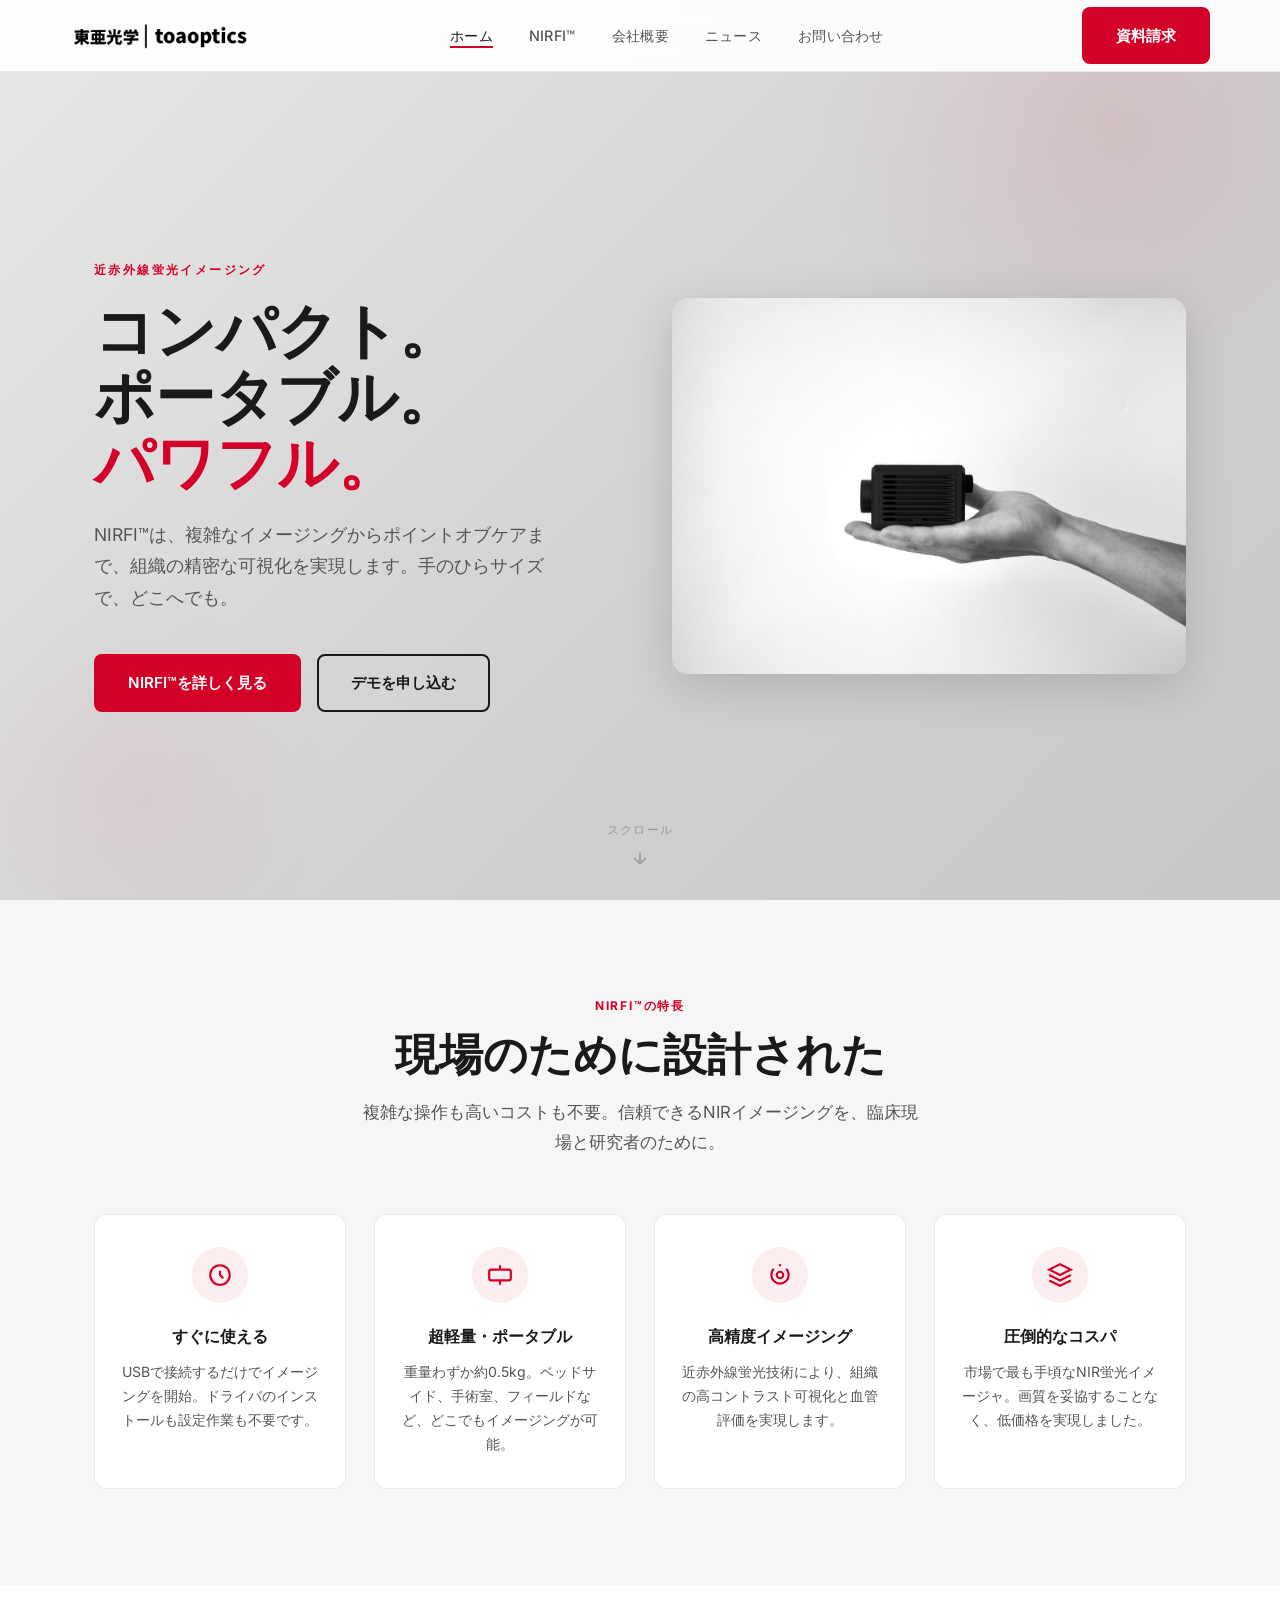
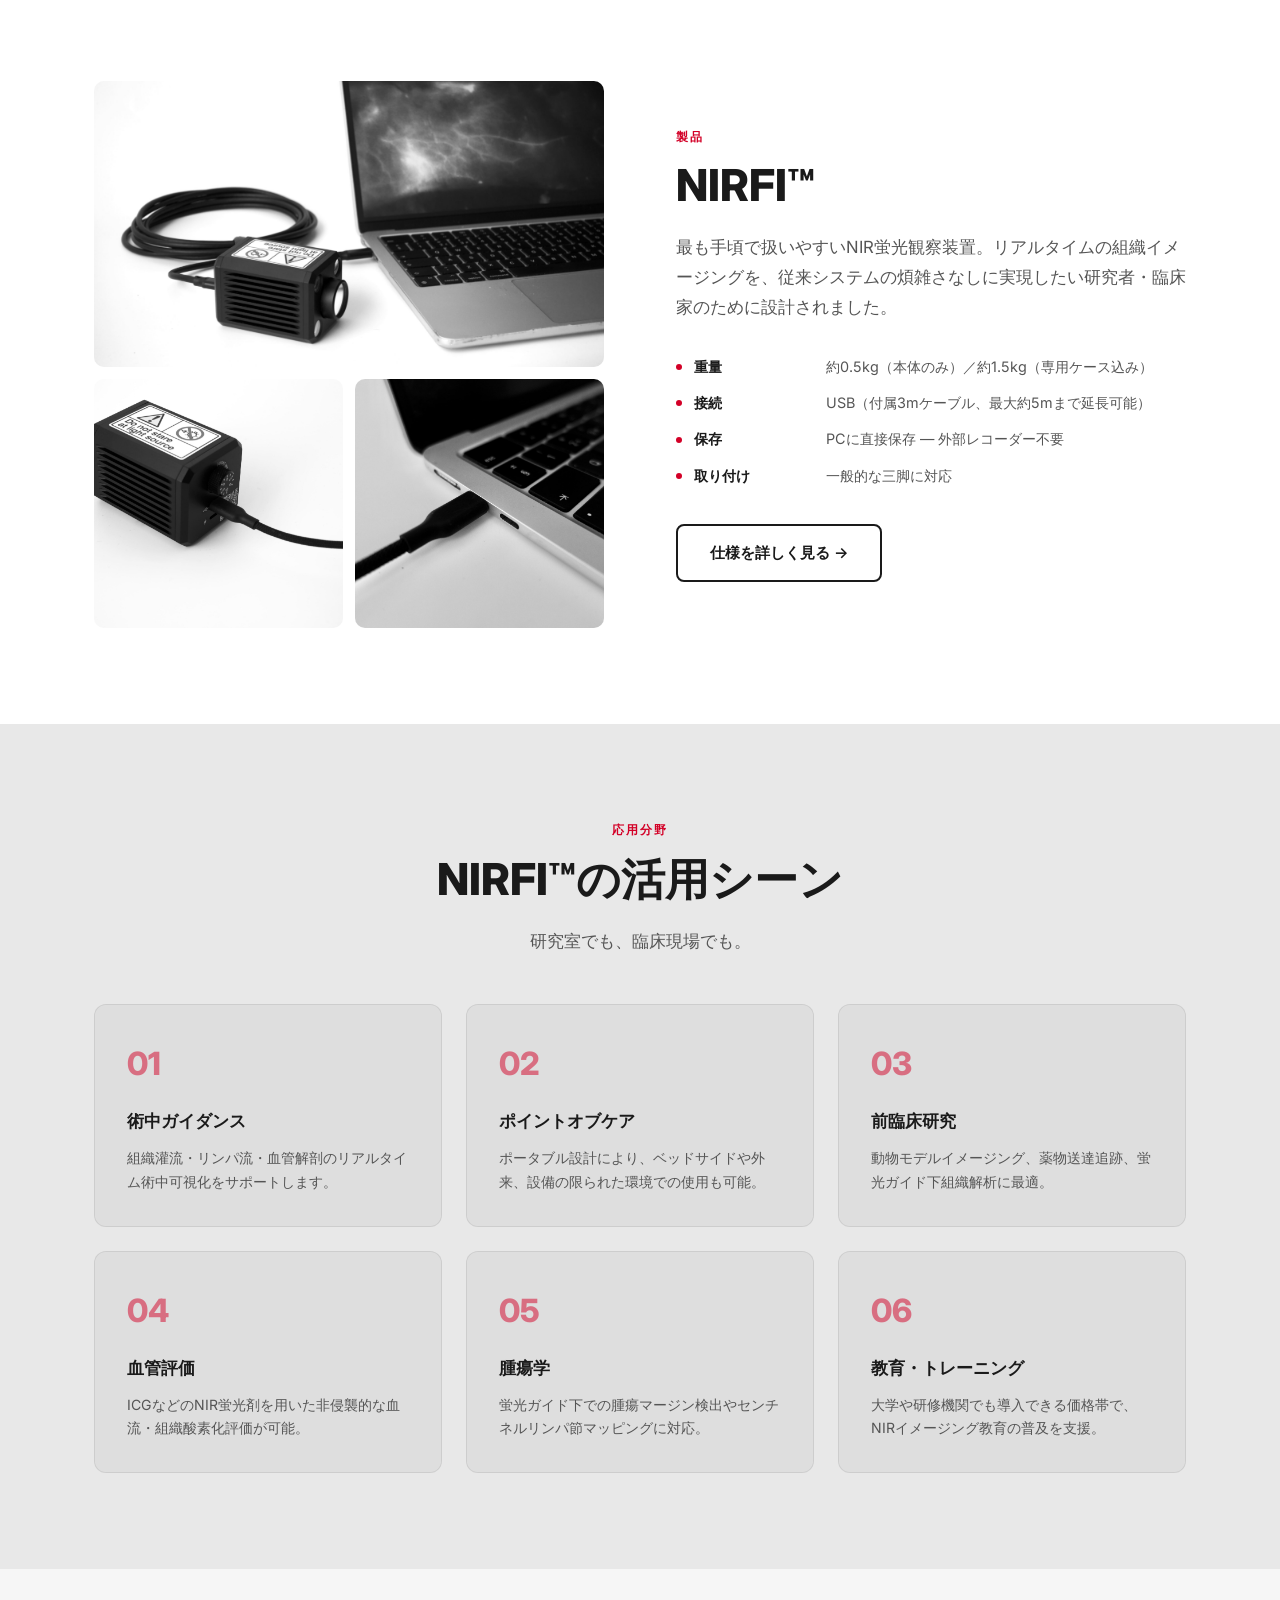
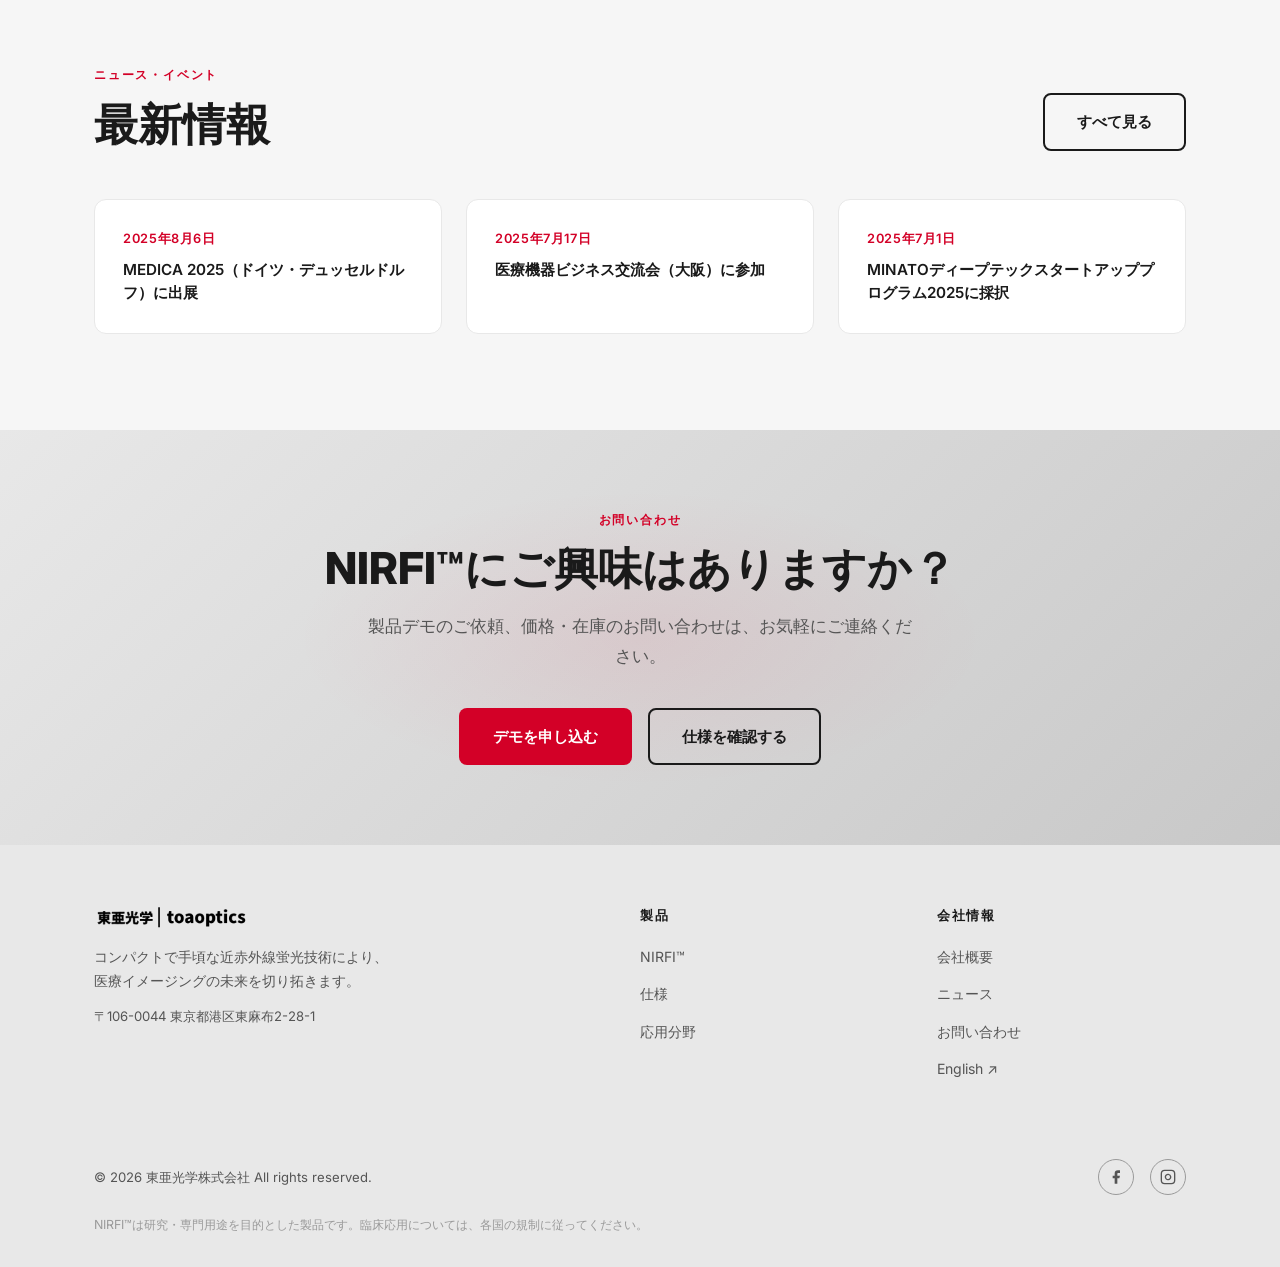
==== commit 58860658: "穴" ====
--- a/jp/index.html
+++ b/jp/index.html
@@ -58,7 +58,7 @@
         </div>
       </div>
       <div class="hero-image">
-        <img src="images/nirfi-hero.jpeg" alt="NIRFI装置" loading="eager" />
+        <img src="../images/nirfi-hero.jpeg" alt="NIRFI装置" loading="eager" />
       </div>
     </div>
   </div>
@@ -114,9 +114,9 @@
   <div class="container">
     <div class="spotlight-inner">
       <div class="spotlight-images fade-up">
-        <img src="images/nirfi-product-1.jpeg" alt="NIRFI使用例" loading="lazy" />
-        <img src="images/nirfi-product-2.jpeg" alt="NIRFI装置" loading="lazy" />
-        <img src="images/nirfi-product-3.jpeg" alt="NIRFIイメージング" loading="lazy" />
+        <img src="../images/nirfi-product-1.jpeg" alt="NIRFI使用例" loading="lazy" />
+        <img src="../images/nirfi-product-2.jpeg" alt="NIRFI装置" loading="lazy" />
+        <img src="../images/nirfi-product-3.jpeg" alt="NIRFIイメージング" loading="lazy" />
       </div>
       <div class="spotlight-text fade-up">
         <div class="section-label">製品</div>
--- a/css/style.css
+++ b/css/style.css
@@ -278,6 +278,42 @@
   max-width: 480px;
 }
 .hero-buttons { display: flex; gap: 16px; flex-wrap: wrap; }
+.platform-downloads {
+  display: grid;
+  grid-template-columns: repeat(2, minmax(0, 1fr));
+  gap: 16px;
+  margin-top: 24px;
+  margin-bottom: 16px;
+}
+.platform-download-card {
+  display: flex;
+  flex-direction: column;
+  justify-content: space-between;
+  gap: 18px;
+  min-height: 220px;
+  padding: 22px;
+  background: var(--white);
+  border: 1px solid var(--gray-2);
+  border-radius: 12px;
+  box-shadow: var(--shadow-sm);
+}
+.platform-name {
+  color: var(--dark);
+  font-size: 1rem;
+  font-weight: 700;
+}
+.platform-meta {
+  margin-top: 6px;
+  color: var(--cyan);
+  font-size: 0.86rem;
+  font-weight: 700;
+}
+.platform-note {
+  margin-top: 12px;
+  color: var(--gray-4);
+  font-size: 0.9rem;
+  line-height: 1.65;
+}
 .hero-image {
   display: flex;
   justify-content: center;
@@ -994,6 +1030,7 @@
   .hero-inner { grid-template-columns: 1fr; text-align: center; gap: 40px; }
   .hero-image { order: -1; }
   .hero-buttons { justify-content: center; }
+  .platform-downloads { grid-template-columns: 1fr; }
   .hero-sub { margin: 0 auto 32px; }
   .spotlight-inner { grid-template-columns: 1fr; gap: 40px; }
   .product-hero-inner { grid-template-columns: 1fr; }
